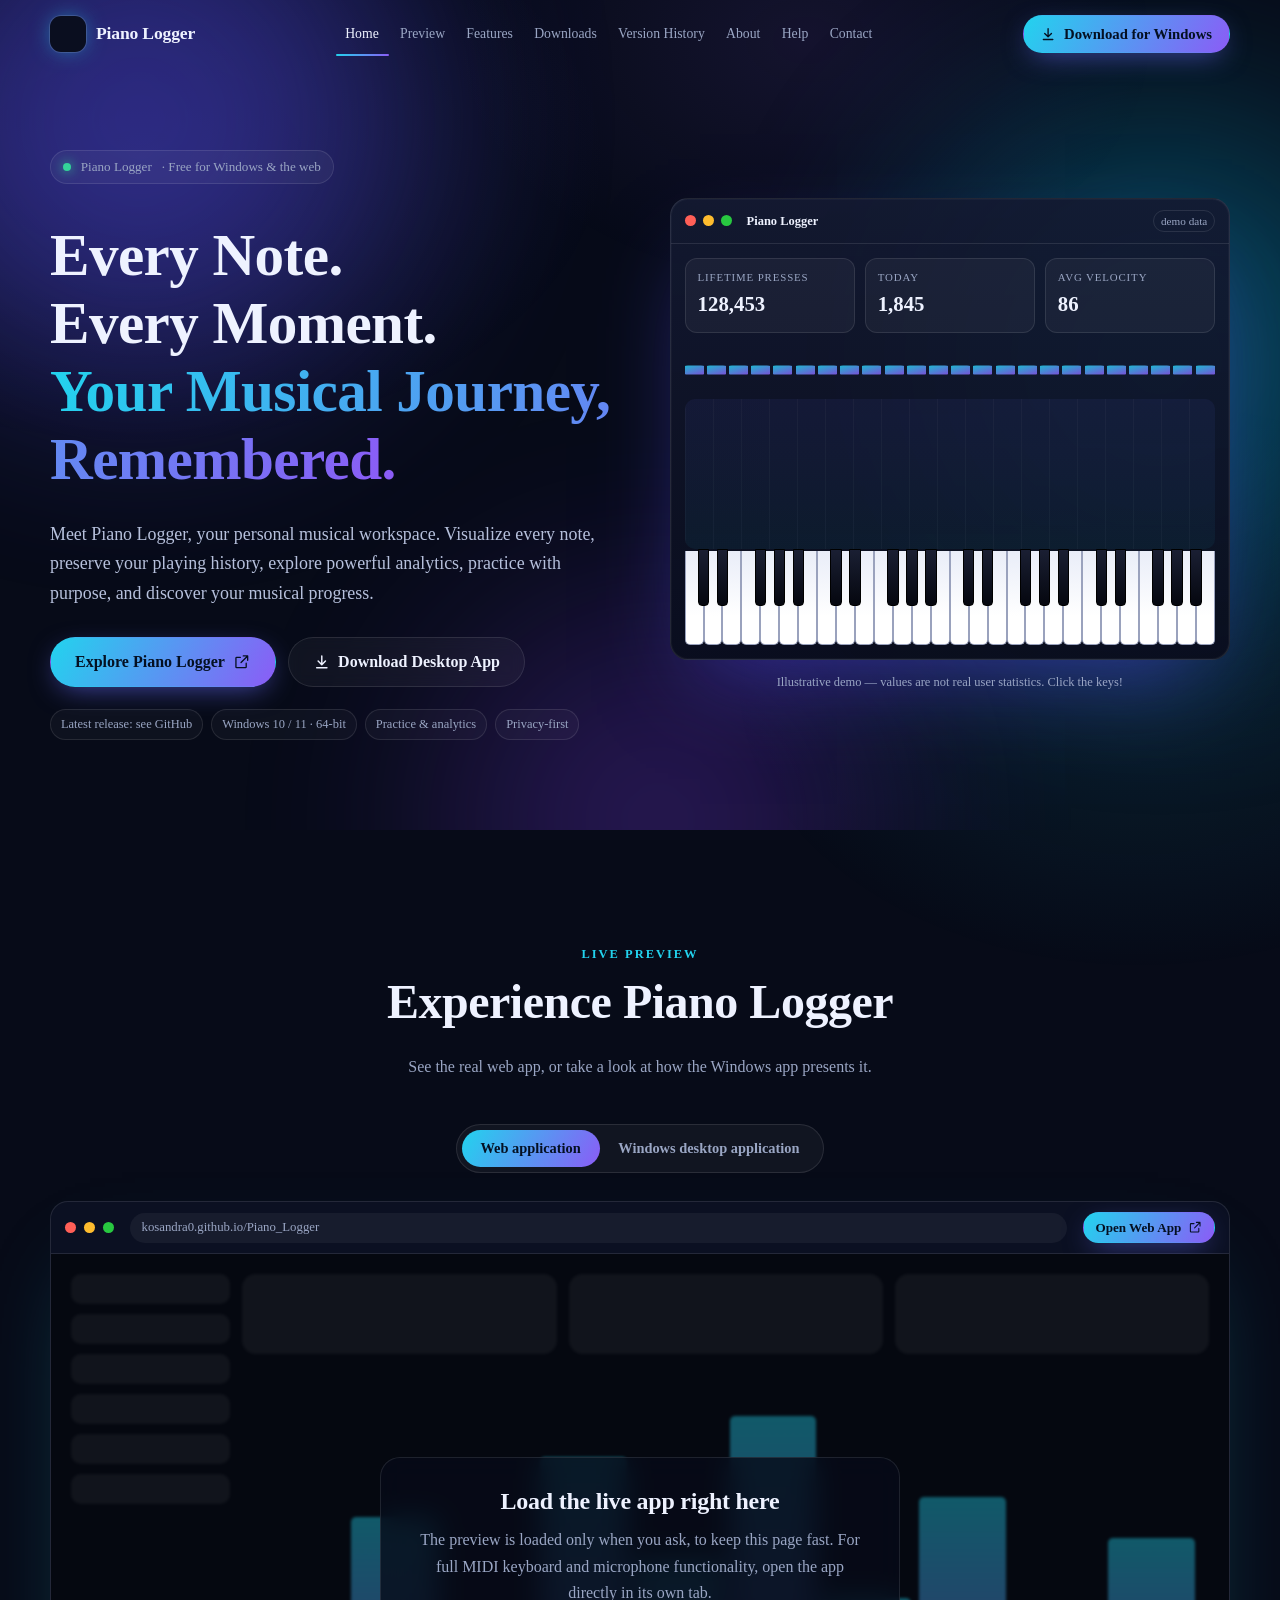
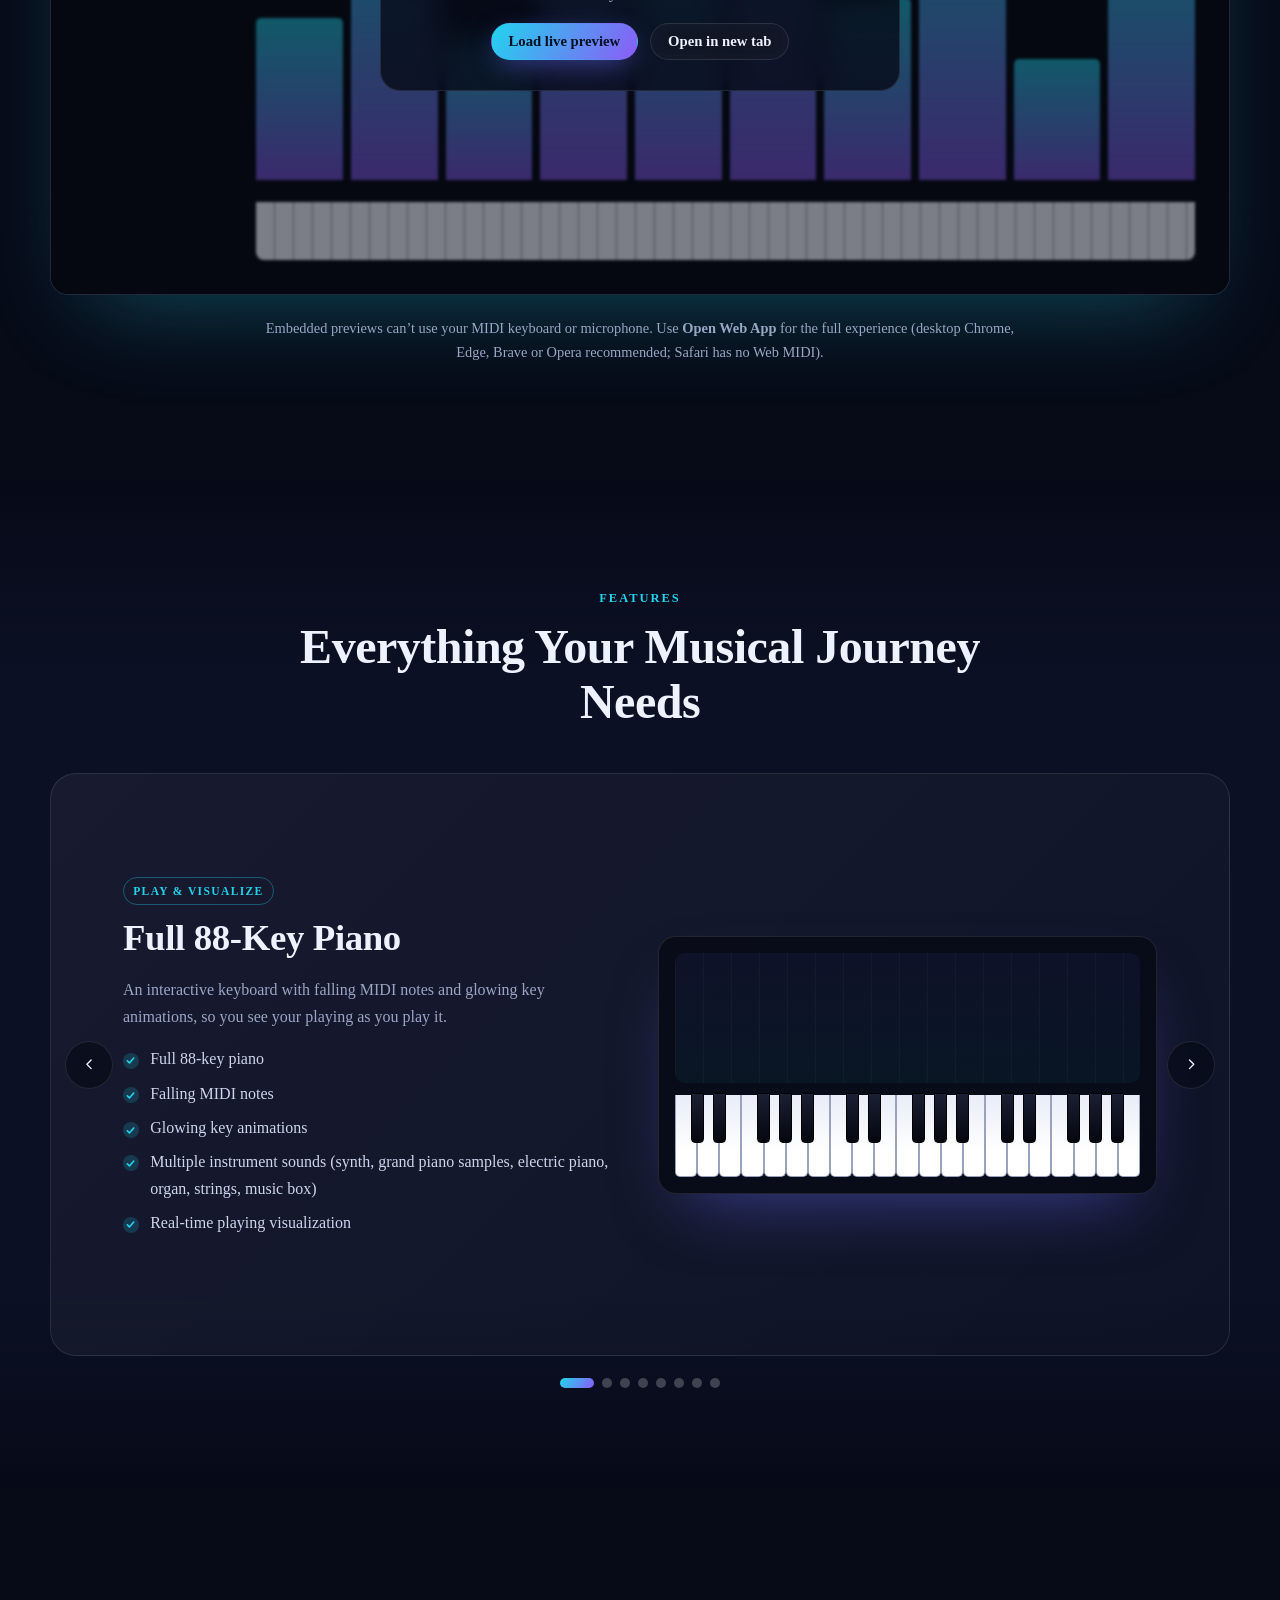
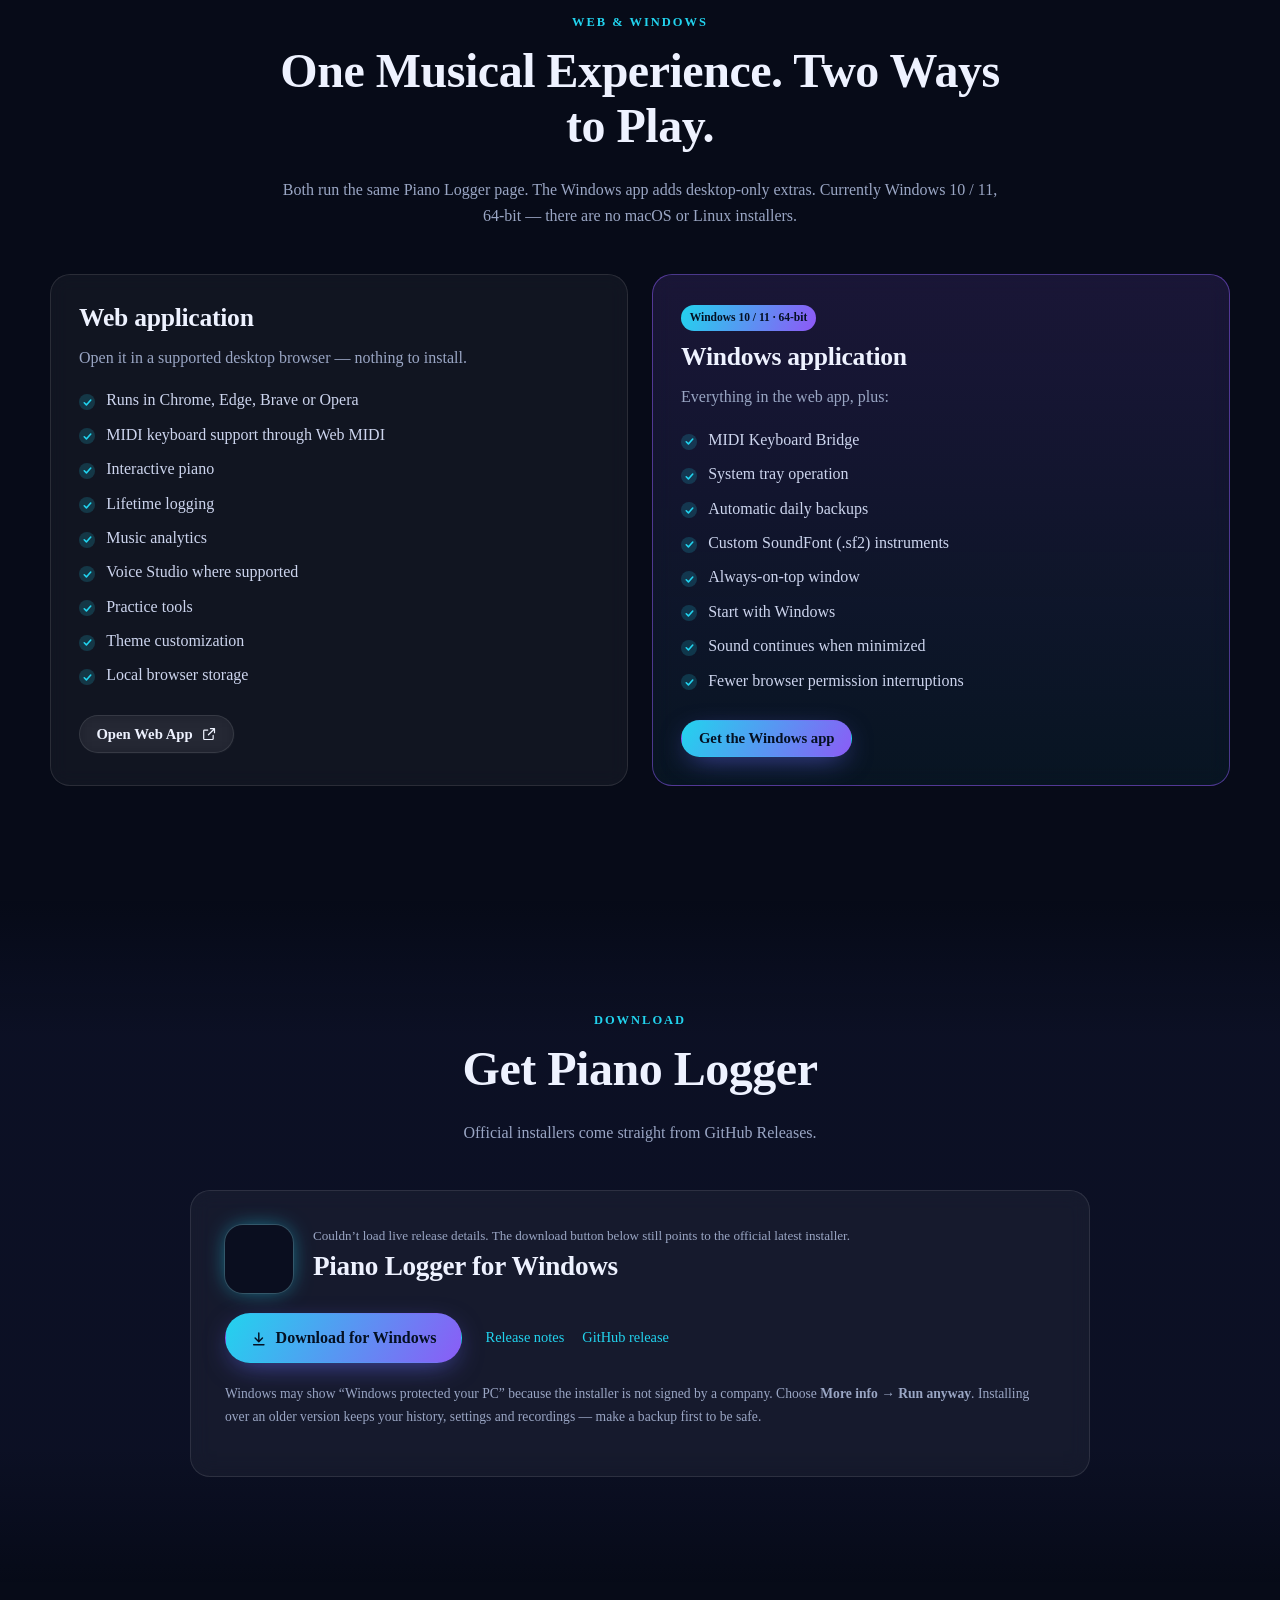
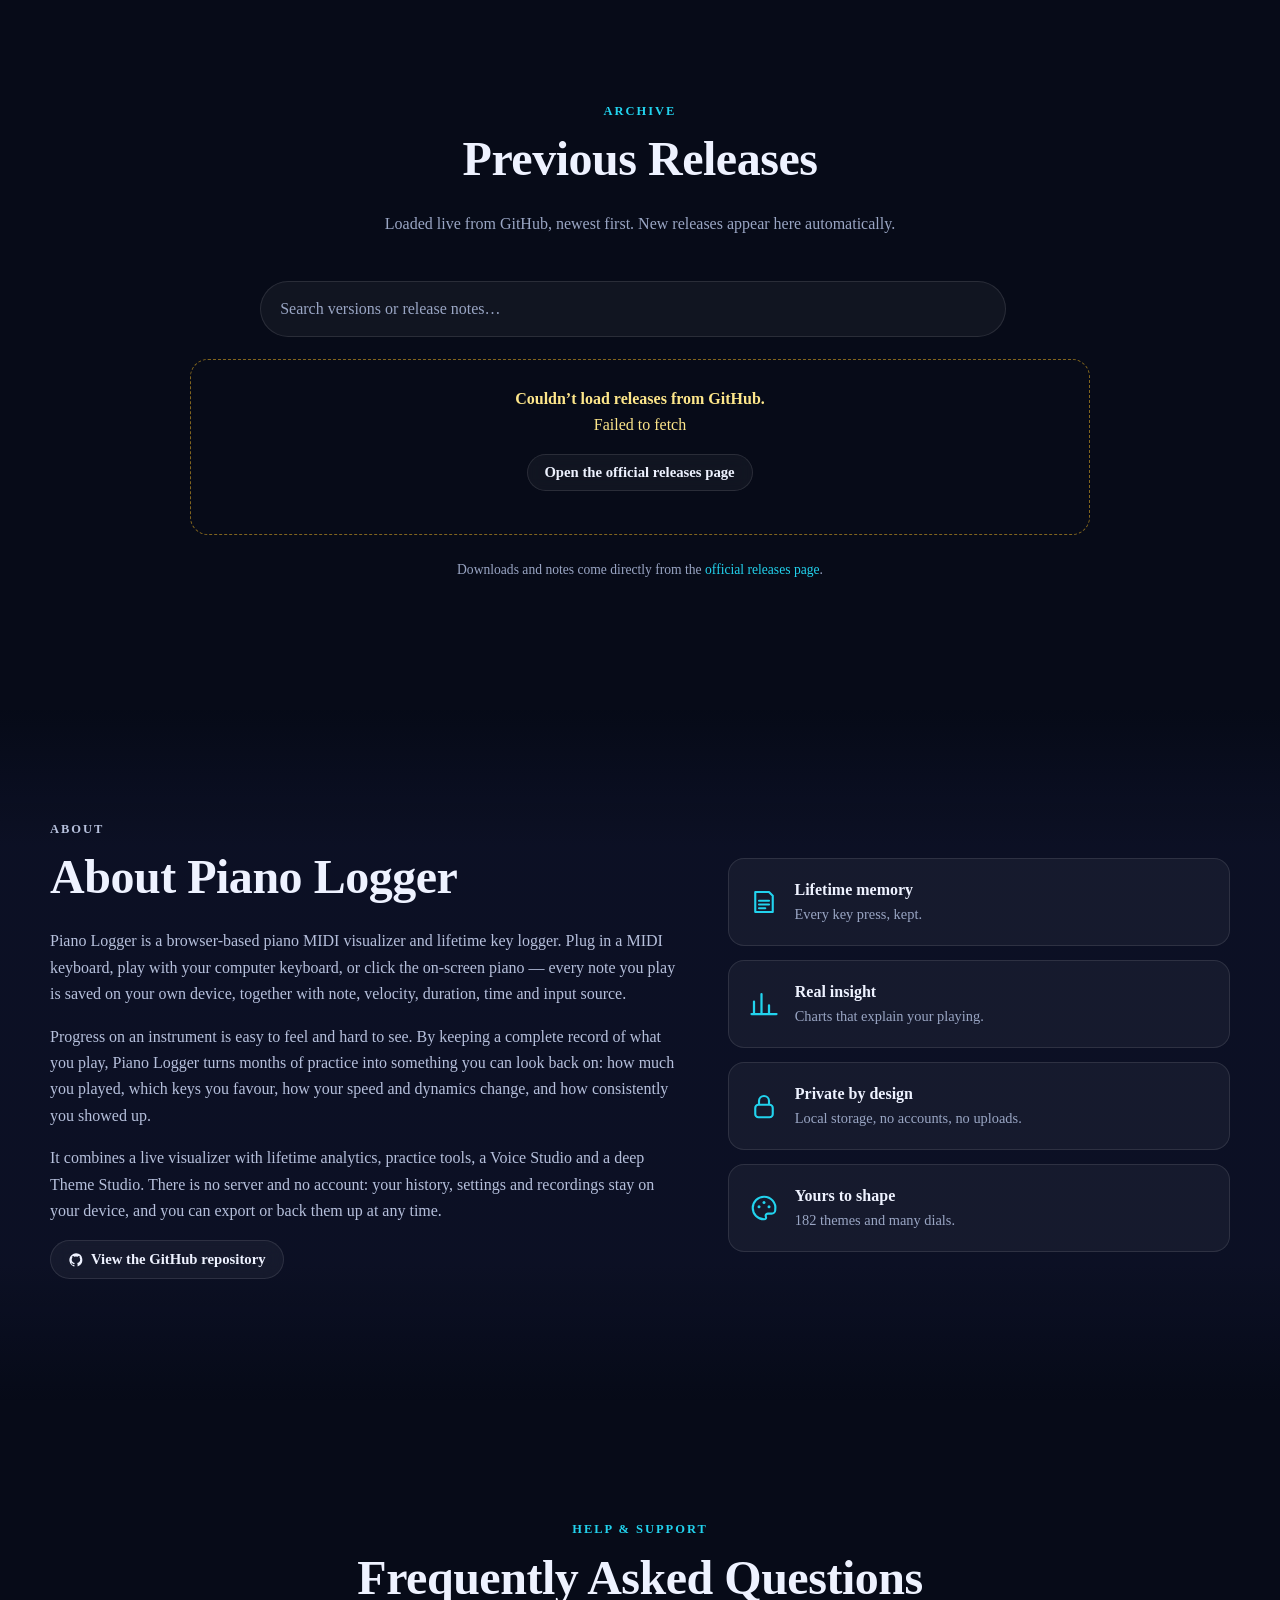
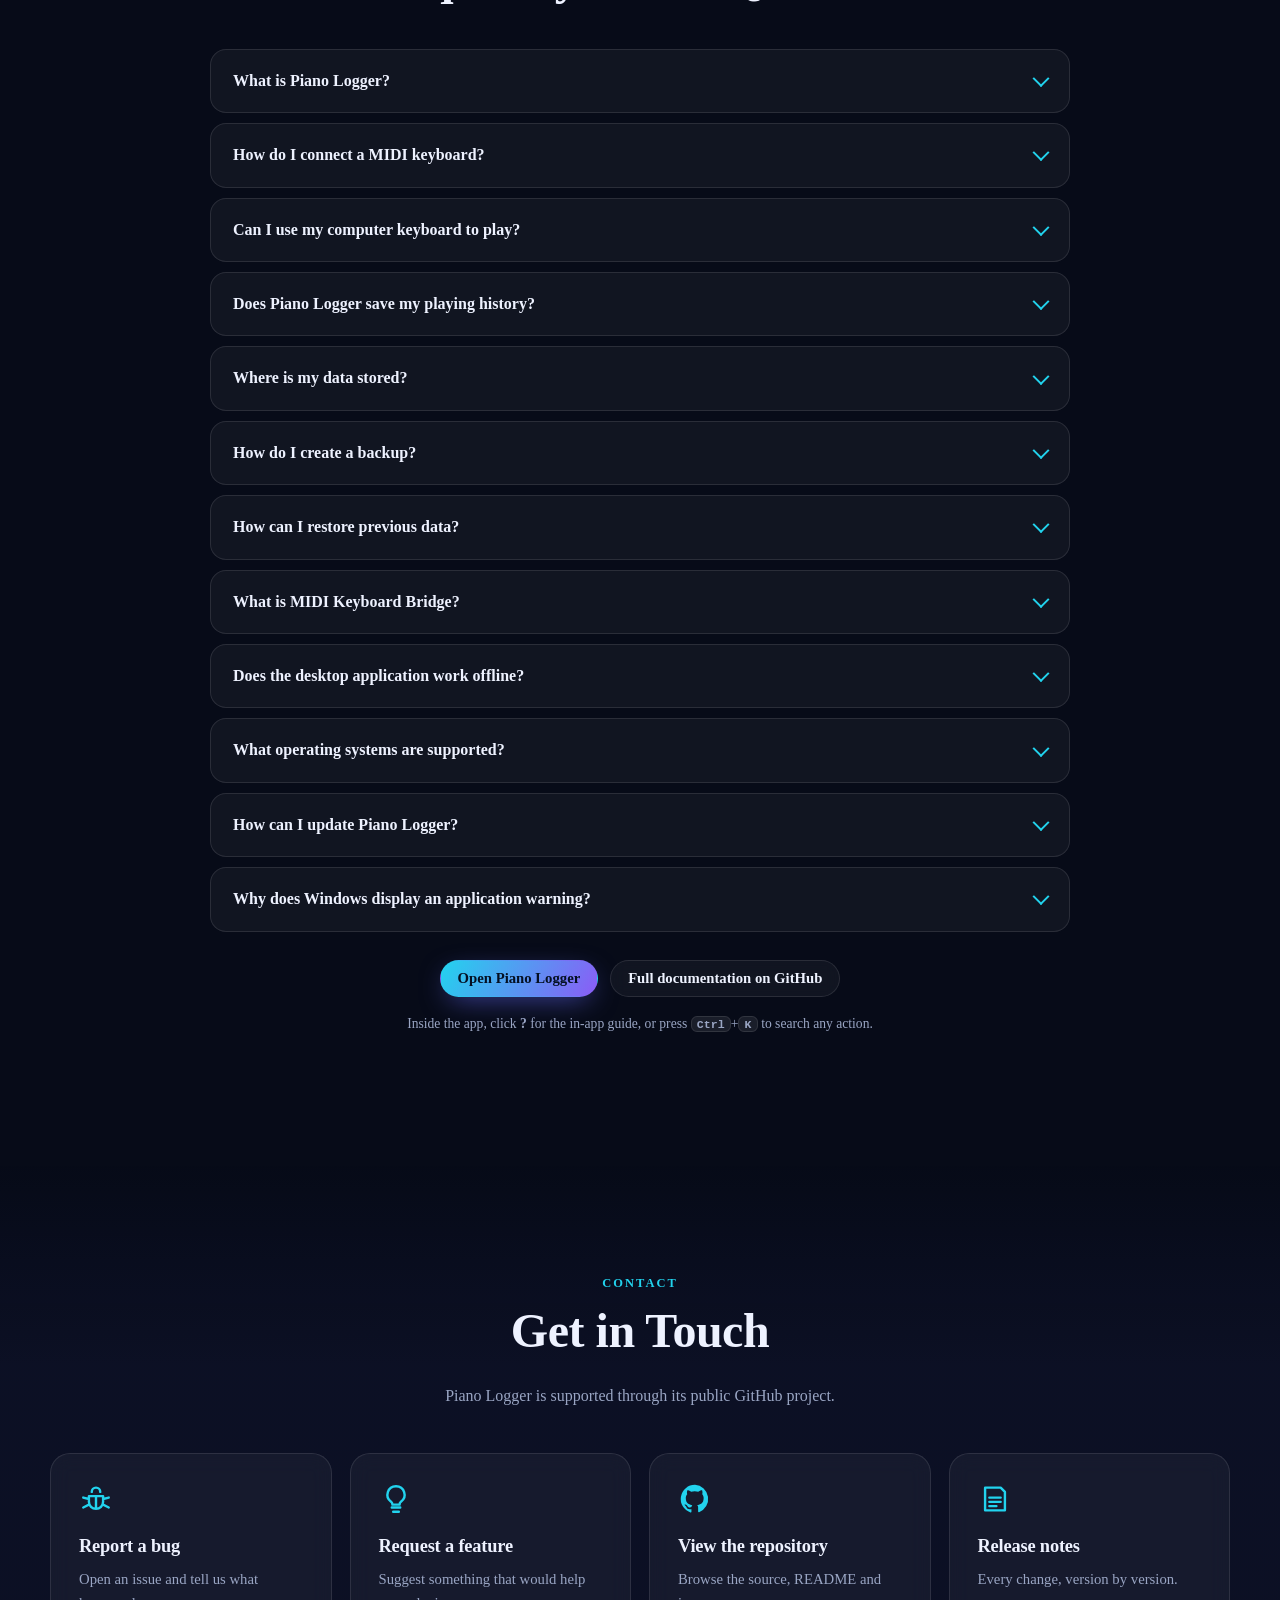
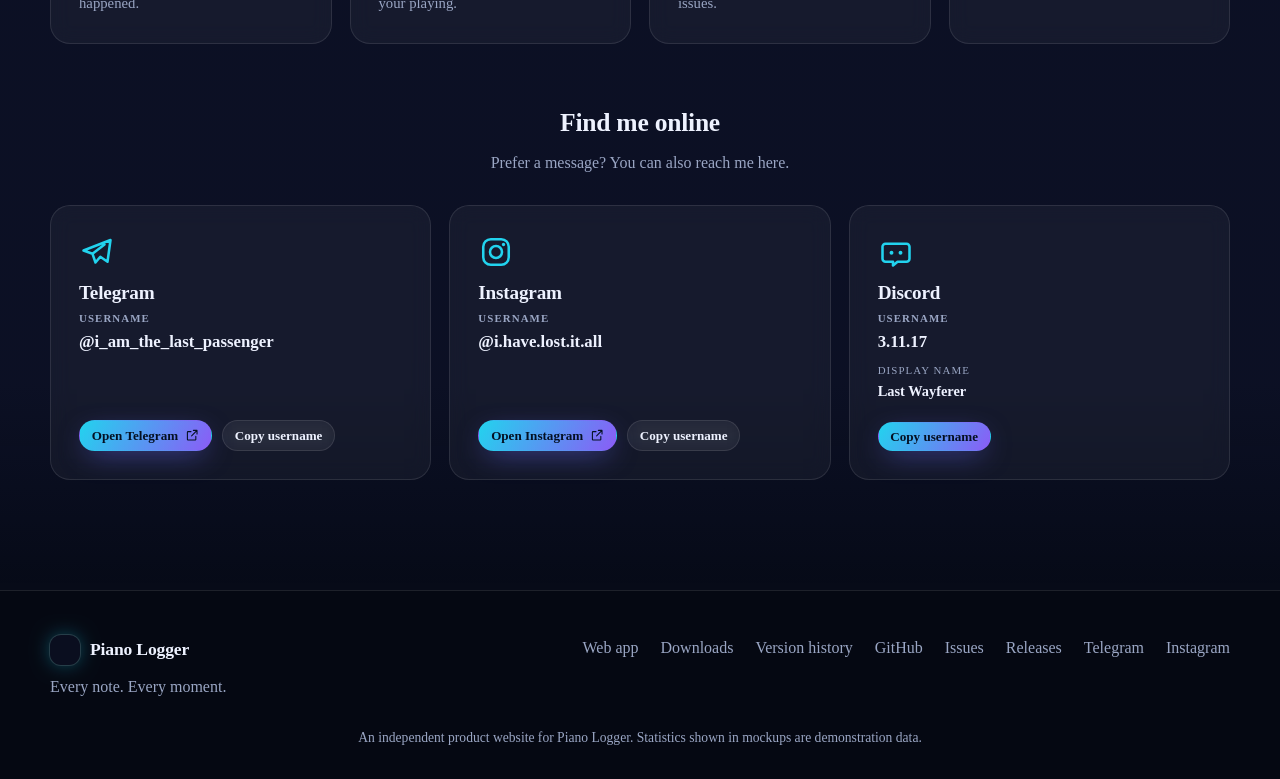
==== index.html @ 8aab2268 "Website 8.1.1: cursor light line says the size and strength settings are in the desktop app Co-Autho" ====
<!doctype html>
<html lang="en">
<head>
<meta charset="utf-8">
<meta name="viewport" content="width=device-width, initial-scale=1">
<title>Piano Logger — MIDI Visualizer, Lifetime Key Logger &amp; Practice Studio</title>
<meta name="description" content="Piano Logger is a piano MIDI visualizer and lifetime key logger with analytics, practice tools, Voice Studio and a Windows app. Your data stays on your device.">
<meta name="theme-color" content="#070b18">
<meta property="og:type" content="website">
<meta property="og:title" content="Piano Logger — Every Note. Every Moment.">
<meta property="og:description" content="Visualize every note, preserve your playing history, explore analytics and practice with purpose. Free web app and Windows app.">
<meta name="twitter:card" content="summary">
<link rel="icon" href="favicon.svg" type="image/svg+xml">
<link rel="stylesheet" href="css/styles.css">
</head>
<body>
<a class="skip" href="#home">Skip to content</a>

<svg width="0" height="0" style="position:absolute" aria-hidden="true">
  <defs>
    <linearGradient id="lg" x1="0" y1="0" x2="1" y2="1"><stop offset="0" stop-color="#22d3ee"/><stop offset="1" stop-color="#8b5cf6"/></linearGradient>
    <symbol id="i-logo" viewBox="0 0 64 64"><rect x="6" y="8" width="52" height="48" rx="10" fill="url(#lg)"/><g fill="#fff"><rect x="12" y="15" width="8" height="34" rx="2.5"/><rect x="23" y="15" width="8" height="34" rx="2.5"/><rect x="34" y="15" width="8" height="34" rx="2.5"/><rect x="45" y="15" width="7" height="34" rx="2.5"/></g><g fill="#0a0e1f"><rect x="17" y="15" width="6" height="21" rx="2"/><rect x="28" y="15" width="6" height="21" rx="2"/><rect x="48" y="15" width="4" height="21" rx="2"/></g></symbol>
    <symbol id="i-piano" viewBox="0 0 24 24"><rect x="3" y="5" width="18" height="14" rx="2" fill="none" stroke="currentColor" stroke-width="1.7"/><path d="M8 5v8M12 5v14M16 5v8" stroke="currentColor" stroke-width="1.7" fill="none"/></symbol>
    <symbol id="i-log" viewBox="0 0 24 24"><path d="M5 4h11l3 3v13H5z M8 11h8M8 14h8M8 17h5" fill="none" stroke="currentColor" stroke-width="1.7" stroke-linejoin="round" stroke-linecap="round"/></symbol>
    <symbol id="i-chart" viewBox="0 0 24 24"><path d="M4 20V10M10 20V4M16 20v-7M22 20H2" fill="none" stroke="currentColor" stroke-width="1.8" stroke-linecap="round"/></symbol>
    <symbol id="i-mic" viewBox="0 0 24 24"><rect x="9" y="3" width="6" height="11" rx="3" fill="none" stroke="currentColor" stroke-width="1.7"/><path d="M5 11a7 7 0 0 0 14 0M12 18v3" fill="none" stroke="currentColor" stroke-width="1.7" stroke-linecap="round"/></symbol>
    <symbol id="i-game" viewBox="0 0 24 24"><rect x="3" y="7" width="18" height="11" rx="4" fill="none" stroke="currentColor" stroke-width="1.7"/><path d="M8 10v5M5.5 12.5h5M16 11h.01M18 14h.01" stroke="currentColor" stroke-width="1.8" stroke-linecap="round" fill="none"/></symbol>
    <symbol id="i-ear" viewBox="0 0 24 24"><path d="M9 18a4 4 0 0 0 4-4c0-3 4-3 4-7a5 5 0 0 0-10 0M12 11a2 2 0 0 1 2-2" fill="none" stroke="currentColor" stroke-width="1.7" stroke-linecap="round"/></symbol>
    <symbol id="i-palette" viewBox="0 0 24 24"><path d="M12 3a9 9 0 1 0 0 18c1.5 0 2-1 1.5-2s0-2.5 1.5-2.5H18a3 3 0 0 0 3-3A9 9 0 0 0 12 3z" fill="none" stroke="currentColor" stroke-width="1.7"/><circle cx="8" cy="11" r="1.2" fill="currentColor"/><circle cx="12" cy="7.5" r="1.2" fill="currentColor"/><circle cx="16" cy="11" r="1.2" fill="currentColor"/></symbol>
    <symbol id="i-lock" viewBox="0 0 24 24"><rect x="5" y="11" width="14" height="10" rx="2.5" fill="none" stroke="currentColor" stroke-width="1.7"/><path d="M8 11V8a4 4 0 0 1 8 0v3" fill="none" stroke="currentColor" stroke-width="1.7"/></symbol>
    <symbol id="i-down" viewBox="0 0 24 24"><path d="M12 4v11M7 11l5 5 5-5M5 20h14" fill="none" stroke="currentColor" stroke-width="2" stroke-linecap="round" stroke-linejoin="round"/></symbol>
    <symbol id="i-ext" viewBox="0 0 24 24"><path d="M14 4h6v6M20 4l-9 9M18 14v5a1 1 0 0 1-1 1H5a1 1 0 0 1-1-1V7a1 1 0 0 1 1-1h5" fill="none" stroke="currentColor" stroke-width="1.8" stroke-linecap="round" stroke-linejoin="round"/></symbol>
    <symbol id="i-check" viewBox="0 0 24 24"><path d="M5 12.5l4.5 4.5L19 7" fill="none" stroke="currentColor" stroke-width="2.2" stroke-linecap="round" stroke-linejoin="round"/></symbol>
    <symbol id="i-bug" viewBox="0 0 24 24"><path d="M9 7a3 3 0 0 1 6 0M7 10h10v4a5 5 0 0 1-10 0zM3 11l4 1M21 11l-4 1M3 18l4-2M21 18l-4-2M12 10v9" fill="none" stroke="currentColor" stroke-width="1.7" stroke-linecap="round" stroke-linejoin="round"/></symbol>
    <symbol id="i-idea" viewBox="0 0 24 24"><path d="M9 18h6M10 21h4M12 3a6 6 0 0 0-3.5 10.9c.6.5 1 1.2 1 2.1h5c0-.9.4-1.6 1-2.1A6 6 0 0 0 12 3z" fill="none" stroke="currentColor" stroke-width="1.7" stroke-linecap="round" stroke-linejoin="round"/></symbol>
    <symbol id="i-git" viewBox="0 0 24 24"><path d="M12 2a10 10 0 0 0-3.2 19.5c.5.1.7-.2.7-.5v-1.8c-2.8.6-3.4-1.2-3.4-1.2-.5-1.2-1.1-1.5-1.1-1.5-.9-.6.1-.6.1-.6 1 .1 1.5 1 1.5 1 .9 1.5 2.3 1.1 2.9.8.1-.7.4-1.1.6-1.4-2.2-.3-4.600-1.100-4.600-5 0-1.100.4-2 1-2.700-.1-.3-.4-1.300.1-2.700 0 0 .8-.3 2.700 1a9.400 9.400 0 0 1 5 0c1.900-1.300 2.700-1 2.700-1 .5 1.400.2 2.400.1 2.700.6.700 1 1.600 1 2.700 0 3.900-2.400 4.700-4.600 5 .4.300.7.900.7 1.800v2.700c0 .3.200.6.700.5A10 10 0 0 0 12 2z" fill="currentColor"/></symbol>
    <symbol id="i-telegram" viewBox="0 0 24 24"><path d="M21 4L3 11l6 2.2L11 19l3.2-3.8L19 18.5z M9 13.2L17 7" fill="none" stroke="currentColor" stroke-width="1.7" stroke-linejoin="round" stroke-linecap="round"/></symbol>
    <symbol id="i-instagram" viewBox="0 0 24 24"><rect x="3.5" y="3.5" width="17" height="17" rx="5" fill="none" stroke="currentColor" stroke-width="1.7"/><circle cx="12" cy="12" r="4" fill="none" stroke="currentColor" stroke-width="1.7"/><circle cx="17" cy="7" r="1.1" fill="currentColor"/></symbol>
    <symbol id="i-discord" viewBox="0 0 24 24"><path d="M5 6.5h14a2 2 0 0 1 2 2v8a2 2 0 0 1-2 2h-6l-3 2.500v-2.500H5a2 2 0 0 1-2-2v-8a2 2 0 0 1 2-2z" fill="none" stroke="currentColor" stroke-width="1.7" stroke-linejoin="round"/><circle cx="9" cy="12.500" r="1.300" fill="currentColor"/><circle cx="15" cy="12.500" r="1.300" fill="currentColor"/></symbol>
    <symbol id="i-note" viewBox="0 0 24 24"><path d="M9 18V6l10-2v12M9 18a3 3 0 1 1-3-3 3 3 0 0 1 3 3zM19 16a3 3 0 1 1-3-3 3 3 0 0 1 3 3z" fill="none" stroke="currentColor" stroke-width="1.7" stroke-linejoin="round"/></symbol>
  </defs>
</svg>

<header class="nav" id="nav">
  <div class="wrap nav-in">
    <a class="brand" href="#home" aria-label="Piano Logger home"><span class="logo-vid" aria-hidden="true"><video src="assets/logo-wave.mp4" autoplay muted loop playsinline preload="auto"></video></span><span>Piano Logger</span></a>
    <nav class="links" id="links" aria-label="Main">
      <span class="indicator" id="indicator" aria-hidden="true"></span>
      <a href="#home">Home</a>
      <a href="#preview">Preview</a>
      <a href="#features">Features</a>
      <a href="#downloads">Downloads</a>
      <a href="#versions">Version History</a>
      <a href="#about">About</a>
      <a href="#help">Help</a>
      <a href="#contact">Contact</a>
      <div class="links-cta">
        <a class="btn btn-ghost" href="https://kosandra0.github.io/Piano_Logger/" target="_blank" rel="noopener">Open Web App</a>
        <a class="btn btn-primary" href="https://github.com/kosandra0/Piano_Logger/releases/latest/download/Piano-Logger-Setup.exe">Download for Windows</a>
      </div>
    </nav>
    <div class="nav-cta">
      <a class="btn btn-ghost" href="https://kosandra0.github.io/Piano_Logger/" target="_blank" rel="noopener">Open Web App</a>
      <a class="btn btn-primary" href="https://github.com/kosandra0/Piano_Logger/releases/latest/download/Piano-Logger-Setup.exe"><svg class="ic"><use href="#i-down"/></svg>Download for Windows</a>
    </div>
    <button class="burger" id="burger" aria-label="Open menu" aria-expanded="false" aria-controls="links"><span></span><span></span><span></span></button>
  </div>
</header>

<main>
<!-- HERO -->
<section class="hero" id="home" data-section>
  <div class="glow g1"></div><div class="glow g2"></div><div class="glow g3"></div>
  <div class="floaters" aria-hidden="true"><svg><use href="#i-note"/></svg><svg><use href="#i-note"/></svg><svg><use href="#i-note"/></svg><svg><use href="#i-note"/></svg><svg><use href="#i-note"/></svg></div>
  <div class="wrap hero-grid">
    <div class="hero-copy">
      <p class="eyebrow reveal"><span class="dot"></span><span id="hero-ver">Piano Logger</span> · Free for Windows &amp; the web</p>
      <h1 class="reveal d1">Every Note.<br>Every Moment.<br><span class="grad">Your Musical Journey, Remembered.</span></h1>
      <p class="lead reveal d2">Meet Piano Logger, your personal musical workspace. Visualize every note, preserve your playing history, explore powerful analytics, practice with purpose, and discover your musical progress.</p>
      <div class="cta reveal d3">
        <a class="btn btn-primary btn-lg" href="https://kosandra0.github.io/Piano_Logger/" target="_blank" rel="noopener">Explore Piano Logger <svg class="ic"><use href="#i-ext"/></svg></a>
        <a class="btn btn-ghost btn-lg" href="https://github.com/kosandra0/Piano_Logger/releases/latest/download/Piano-Logger-Setup.exe"><svg class="ic"><use href="#i-down"/></svg>Download Desktop App</a>
      </div>
      <ul class="pills reveal d4">
        <li id="hero-release">Latest release: loading…</li>
        <li>Windows 10 / 11 · 64-bit</li>
        <li>Practice &amp; analytics</li>
        <li>Privacy-first</li>
      </ul>
    </div>

    <div class="hero-art reveal d2" aria-label="Animated illustration of the Piano Logger interface (demonstration data)">
      <div class="app-window">
        <div class="titlebar"><span class="tl r"></span><span class="tl y"></span><span class="tl g"></span><b>Piano Logger</b><em>demo data</em></div>
        <div class="stats">
          <div class="stat"><small>Lifetime presses</small><strong id="liveLife" data-count="128450">0</strong></div>
          <div class="stat"><small>Today</small><strong id="liveToday" data-count="1842">0</strong></div>
          <div class="stat"><small>Avg velocity</small><strong data-count="86">0</strong></div>
        </div>
        <div class="wave" aria-hidden="true"><i></i><i></i><i></i><i></i><i></i><i></i><i></i><i></i><i></i><i></i><i></i><i></i><i></i><i></i><i></i><i></i><i></i><i></i><i></i><i></i><i></i><i></i><i></i><i></i></div>
        <div class="roll" id="heroFall" aria-hidden="true"></div>
        <div class="kb" id="heroKb" role="group" aria-label="Playable demo piano keys"></div>
      </div>
      <p class="caption">Illustrative demo — values are not real user statistics. Click the keys!</p>
    </div>
  </div>
</section>

<!-- PREVIEW -->
<section class="sec" id="preview" data-section>
  <div class="wrap">
    <header class="sec-head reveal"><p class="kicker">Live preview</p><h2>Experience Piano Logger</h2><p>See the real web app, or take a look at how the Windows app presents it.</p></header>
    <div class="seg reveal" role="tablist" aria-label="Preview mode">
      <button role="tab" id="tab-web" aria-selected="true" aria-controls="pane-web" class="on">Web application</button>
      <button role="tab" id="tab-desk" aria-selected="false" aria-controls="pane-desk" tabindex="-1">Windows desktop application</button>
      <span class="seg-bg" aria-hidden="true"></span>
    </div>

    <div class="pane on" id="pane-web" role="tabpanel" aria-labelledby="tab-web">
      <div class="browser">
        <div class="bar"><span class="tl r"></span><span class="tl y"></span><span class="tl g"></span><div class="url">kosandra0.github.io/Piano_Logger</div>
          <a class="btn btn-primary btn-sm" href="https://kosandra0.github.io/Piano_Logger/" target="_blank" rel="noopener">Open Web App <svg class="ic"><use href="#i-ext"/></svg></a></div>
        <div class="frame" id="frame">
          <div class="frame-cover" id="frameCover">
            <div class="mini-ui" aria-hidden="true">
              <div class="side"><i></i><i></i><i></i><i></i><i></i><i></i></div>
              <div class="main"><div class="row"><b></b><b></b><b></b></div><div class="chart"><i style="--h:40%"></i><i style="--h:65%"></i><i style="--h:35%"></i><i style="--h:80%"></i><i style="--h:55%"></i><i style="--h:90%"></i><i style="--h:45%"></i><i style="--h:70%"></i><i style="--h:30%"></i><i style="--h:60%"></i></div><div class="kb2"></div></div>
            </div>
            <div class="cover-msg">
              <h3>Load the live app right here</h3>
              <p>The preview is loaded only when you ask, to keep this page fast. For full MIDI keyboard and microphone functionality, open the app directly in its own tab.</p>
              <div class="cta"><button class="btn btn-primary" id="loadFrame">Load live preview</button><a class="btn btn-ghost" href="https://kosandra0.github.io/Piano_Logger/" target="_blank" rel="noopener">Open in new tab</a></div>
            </div>
          </div>
        </div>
      </div>
      <p class="note">Embedded previews can’t use your MIDI keyboard or microphone. Use <strong>Open Web App</strong> for the full experience (desktop Chrome, Edge, Brave or Opera recommended; Safari has no Web MIDI).</p>
    </div>

    <div class="pane" id="pane-desk" role="tabpanel" aria-labelledby="tab-desk" hidden>
      <div class="desk-grid">
        <div class="app-window big">
          <div class="titlebar win"><span class="appico"><svg><use href="#i-logo"/></svg></span><b>Piano Logger</b><span class="wc"><i>–</i><i>▢</i><i>✕</i></span></div>
          <div class="desk-body">
            <aside class="side2"><u class="act">Overview</u><u>History</u><u>Statistics</u><u>Studio</u><u>Practice</u><u>Voice Studio</u><u>MIDI Bridge</u><u>Themes</u></aside>
            <div class="desk-main">
              <div class="stats"><div class="stat"><small>Lifetime presses</small><strong>128,450</strong></div><div class="stat"><small>Sessions</small><strong>312</strong></div><div class="stat"><small>Most played</small><strong>C4</strong></div></div>
              <div class="chart wide"><i style="--h:30%"></i><i style="--h:55%"></i><i style="--h:42%"></i><i style="--h:75%"></i><i style="--h:60%"></i><i style="--h:92%"></i><i style="--h:48%"></i><i style="--h:68%"></i><i style="--h:38%"></i><i style="--h:80%"></i><i style="--h:52%"></i><i style="--h:64%"></i></div>
              <small class="demo" aria-hidden="true">live demo notes · not real data</small>
              <div class="roll desk-roll" id="deskFall" aria-hidden="true"></div>
              <div class="kb" id="deskKb" role="group" aria-label="Demo piano keys"></div>
            </div>
          </div>
        </div>
        <ul class="desk-feats stag reveal">
          <li><svg class="ic"><use href="#i-game"/></svg><div><b>MIDI Keyboard Bridge</b><span>Turns MIDI notes into computer-keyboard key presses for games such as Roblox Virtual Piano.</span></div></li>
          <li><svg class="ic"><use href="#i-piano"/></svg><div><b>System tray mode</b><span>Keep logging in the tray with very little memory after you close the window.</span></div></li>
          <li><svg class="ic"><use href="#i-lock"/></svg><div><b>Automatic daily backups</b><span>Saved into <code>Documents\Piano Logger Backups</code> (newest 30 kept).</span></div></li>
          <li><svg class="ic"><use href="#i-note"/></svg><div><b>SoundFont instruments</b><span>Load your own .sf2 instruments; sound keeps playing when minimized.</span></div></li>
          <li><svg class="ic"><use href="#i-check"/></svg><div><b>Always on top · Start with Windows</b><span>Plus no MIDI or microphone permission pop-ups.</span></div></li>
        </ul>
      </div>
      <p class="note">This is an <strong>illustrative HTML/CSS representation</strong> of the desktop layout with demonstration data — not a screenshot of the real application. The Windows app shows the same Piano Logger page in its own window.</p>
    </div>
  </div>
</section>

<!-- FEATURES -->
<section class="sec alt" id="features" data-section>
  <div class="wrap">
    <header class="sec-head reveal"><p class="kicker">Features</p><h2>Everything Your Musical Journey Needs</h2></header>
    <div class="carousel reveal" id="carousel" aria-roledescription="carousel" aria-label="Feature showcase" tabindex="0">
      <div class="track" id="track">

        <article class="slide" aria-roledescription="slide" aria-label="1 of 8">
          <div class="s-copy"><span class="tag">Play &amp; visualize</span><h3>Full 88-Key Piano</h3><p>An interactive keyboard with falling MIDI notes and glowing key animations, so you see your playing as you play it.</p>
          <ul class="ticks"><li>Full 88-key piano</li><li>Falling MIDI notes</li><li>Glowing key animations</li><li>Multiple instrument sounds (synth, grand piano samples, electric piano, organ, strings, music box)</li><li>Real-time playing visualization</li></ul></div>
          <div class="s-art"><div class="mock"><div class="roll mini" data-fall></div><div class="kb" data-kb></div></div></div>
        </article>

        <article class="slide" aria-roledescription="slide" aria-label="2 of 8">
          <div class="s-copy"><span class="tag">Remember everything</span><h3>Lifetime Key Logging</h3><p>Every key press is saved on your own device, so your history keeps growing for as long as you play.</p>
          <ul class="ticks"><li>Lifetime press count</li><li>Playing history with timestamps</li><li>Note duration and velocity</li><li>Input source (MIDI, PC keyboard, on-screen)</li><li>Session tracking</li></ul></div>
          <div class="s-art"><div class="mock log"><div class="lr h"><span>Time</span><span>Note</span><span>Vel</span><span>Hold</span><span>Source</span></div>
            <div class="lr"><span>20:27:29</span><span>C4</span><span>92</span><span>0.31 s</span><span>MIDI</span></div>
            <div class="lr"><span>20:27:30</span><span>E4</span><span>88</span><span>0.28 s</span><span>MIDI</span></div>
            <div class="lr"><span>20:27:30</span><span>G4</span><span>85</span><span>0.29 s</span><span>MIDI</span></div>
            <div class="lr"><span>20:27:32</span><span>A3</span><span>64</span><span>0.74 s</span><span>PC key</span></div>
            <div class="lr"><span>20:27:35</span><span>D5</span><span>101</span><span>0.12 s</span><span>On-screen</span></div>
            <div class="big-num"><small>Lifetime presses (demo)</small><strong>128,450</strong></div></div></div>
        </article>

        <article class="slide" aria-roledescription="slide" aria-label="3 of 8">
          <div class="s-copy"><span class="tag">Insight</span><h3>Advanced Music Analytics</h3><p>Dashboards that turn raw presses into a picture of how you play and how you are improving.</p>
          <ul class="ticks"><li>Lifetime statistics</li><li>Per-key statistics</li><li>Velocity analysis</li><li>Playing speed</li><li>Activity charts</li><li>Hand-balance insights</li><li>Year in Review image</li></ul></div>
          <div class="s-art"><div class="mock dash"><div class="stats"><div class="stat"><small>Keys used</small><strong>72</strong></div><div class="stat"><small>Avg speed</small><strong id="liveSpeed">4.2/s</strong></div></div>
            <div class="chart"><i style="--h:25%"></i><i style="--h:45%"></i><i style="--h:70%"></i><i style="--h:55%"></i><i style="--h:88%"></i><i style="--h:60%"></i><i style="--h:40%"></i><i style="--h:75%"></i><i style="--h:50%"></i><i style="--h:35%"></i><i style="--h:65%"></i><i style="--h:82%"></i></div>
            <div class="hands"><span>Left hand <b>46%</b></span><div class="bar2"><i style="width:46%"></i></div><span>Right hand <b>54%</b></span></div><small class="demo">demo data</small></div></div>
        </article>

        <article class="slide" aria-roledescription="slide" aria-label="4 of 8">
          <div class="s-copy"><span class="tag">Sing &amp; speak</span><h3>Voice Studio</h3><p>Hear your own voice with effects, or turn the melody you sing or hum into instruments in real time.</p>
          <ul class="ticks"><li>Voice passthrough with reverb, echo and noise suppression</li><li>Voice-to-instrument conversion</li><li>Real-time pitch tracking</li><li>10 instruments, including piano, violin, cello, flute and synth</li><li>Recording and .wav export</li><li>Voice activity tracking (times only — never sound)</li></ul></div>
          <div class="s-art"><div class="mock voice"><div class="wave big" aria-hidden="true"><i></i><i></i><i></i><i></i><i></i><i></i><i></i><i></i><i></i><i></i><i></i><i></i><i></i><i></i><i></i><i></i><i></i><i></i><i></i><i></i><i></i><i></i><i></i><i></i><i></i><i></i><i></i><i></i></div>
            <div class="chips"><span class="on">Grand Piano</span><span>Violin</span><span>Cello</span><span>Flute</span><span>Synth Lead</span><span>Organ</span></div><div class="pitch">Detected: <b>A3</b> · 220 Hz</div></div></div>
        </article>

        <article class="slide" aria-roledescription="slide" aria-label="5 of 8">
          <div class="s-copy"><span class="tag tag-desk">Windows app only</span><h3>MIDI Keyboard Bridge</h3><p>Play Roblox Virtual Piano and other games with your MIDI keyboard. Notes become ordinary computer-keyboard key presses, sent only to the window you choose and only while it is in front.</p>
          <ul class="ticks"><li>MIDI-to-keyboard conversion (full 88-key Roblox layout included)</li><li>Mapping studio with learn mode</li><li>Custom profiles, octave / transpose, split keyboard</li><li>Sustain support</li><li>Live monitor with measured latency</li><li>Emergency stop: <kbd>Ctrl</kbd>+<kbd>Alt</kbd>+<kbd>End</kbd></li></ul>
          <p class="fine">On the website the Bridge shows a preview of the keys only. It never touches game files or memory.</p></div>
          <div class="s-art"><div class="mock bridge"><div class="map"><div><kbd>C4</kbd><i>→</i><kbd>t</kbd></div><div><kbd>D4</kbd><i>→</i><kbd>y</kbd></div><div><kbd>E4</kbd><i>→</i><kbd>u</kbd></div><div><kbd>C2</kbd><i>→</i><kbd>Ctrl+1</kbd></div></div>
            <div class="status"><span class="live"></span> Target: Roblox · Live</div><button class="btn estop" tabindex="-1" aria-hidden="true">Emergency stop</button><small class="demo">illustrative</small></div></div>
        </article>

        <article class="slide" aria-roledescription="slide" aria-label="6 of 8">
          <div class="s-copy"><span class="tag">Grow</span><h3>Practice &amp; Ear Training</h3><p>Learn songs, train your ear and capture ideas, all in the same workspace.</p>
          <ul class="ticks"><li>Practice songs from .mid files</li><li>Play-along or “wait for me” modes</li><li>Hand and part selection</li><li>Playback speed control</li><li>Recorder with MIDI export</li><li>Metronome with timing analysis</li><li>Ear training</li></ul></div>
          <div class="s-art"><div class="mock prac"><div class="roll mini" data-fall></div><div class="ctrl"><span class="on">Wait for me</span><span>Play-along</span><span>Right hand</span></div><div class="speed"><small>Speed</small><div class="slider"><i style="width:70%"></i></div><b>70%</b></div><div class="rec"><span class="live"></span> Recorder · export .mid</div></div></div>
        </article>

        <article class="slide" aria-roledescription="slide" aria-label="7 of 8">
          <div class="s-copy"><span class="tag">Make it yours</span><h3>Theme Studio</h3><p>182 themes with live preview, plus dials to shape the glass, glow and motion to your taste, and a soft light that follows your mouse.</p>
          <ul class="ticks"><li>182 themes</li><li>Your own accent colour</li><li>Glass, blur, reflection and glow controls</li><li>26 calm animated roll backgrounds</li><li>A soft cursor light that follows your mouse (size and strength settings in the desktop app)</li><li>Quality presets from Low to Ultra</li><li>Favourites and recent themes</li></ul></div>
          <div class="s-art"><div class="mock themes"><div class="sw" style="--a:#22d3ee;--b:#6366f1"></div><div class="sw" style="--a:#f472b6;--b:#8b5cf6"></div><div class="sw" style="--a:#fbbf24;--b:#ef4444"></div><div class="sw" style="--a:#34d399;--b:#0ea5e9"></div><div class="sw" style="--a:#a78bfa;--b:#312e81"></div><div class="sw" style="--a:#fb7185;--b:#f59e0b"></div><div class="sw" style="--a:#38bdf8;--b:#0f172a"></div><div class="sw" style="--a:#e879f9;--b:#4c1d95"></div><small class="demo">illustrative colours</small></div></div>
        </article>

        <article class="slide" aria-roledescription="slide" aria-label="8 of 8">
          <div class="s-copy"><span class="tag">Yours alone</span><h3>Privacy &amp; Data Ownership</h3><p>No server, no account. Your key presses, settings and recordings are stored on your own device, and nothing is uploaded.</p>
          <ul class="ticks"><li>Local data storage</li><li>CSV and JSON export of your whole log</li><li>Backup and restore, including settings, themes and profile</li><li>Your musical history stays with you</li><li>No user accounts, no central data-upload server</li></ul></div>
          <div class="s-art"><div class="mock priv"><div class="shield"><svg><use href="#i-lock"/></svg></div><div class="flow"><span>Your keyboard</span><i></i><span>Your device</span><i class="x"></i><span class="no">No cloud</span></div><div class="chips"><span>CSV</span><span>JSON</span><span>Backup</span><span>Restore</span></div></div></div>
        </article>

      </div>
      <button class="car-btn prev" id="prev" aria-label="Previous feature"><svg viewBox="0 0 24 24" class="ic"><path d="M15 5l-7 7 7 7" fill="none" stroke="currentColor" stroke-width="2.2" stroke-linecap="round" stroke-linejoin="round"/></svg></button>
      <button class="car-btn next" id="next" aria-label="Next feature"><svg viewBox="0 0 24 24" class="ic"><path d="M9 5l7 7-7 7" fill="none" stroke="currentColor" stroke-width="2.2" stroke-linecap="round" stroke-linejoin="round"/></svg></button>
    </div>
    <div class="dots" id="dots" role="tablist" aria-label="Choose a feature"></div>
  </div>
</section>

<!-- COMPARE -->
<section class="sec" id="compare" data-section>
  <div class="wrap">
    <header class="sec-head reveal"><p class="kicker">Web &amp; Windows</p><h2>One Musical Experience. Two Ways to Play.</h2><p>Both run the same Piano Logger page. The Windows app adds desktop-only extras. Currently Windows 10 / 11, 64-bit — there are no macOS or Linux installers.</p></header>
    <div class="cmp">
      <article class="card reveal">
        <h3>Web application</h3><p class="sub">Open it in a supported desktop browser — nothing to install.</p>
        <ul class="ticks"><li>Runs in Chrome, Edge, Brave or Opera</li><li>MIDI keyboard support through Web MIDI</li><li>Interactive piano</li><li>Lifetime logging</li><li>Music analytics</li><li>Voice Studio where supported</li><li>Practice tools</li><li>Theme customization</li><li>Local browser storage</li></ul>
        <a class="btn btn-ghost" href="https://kosandra0.github.io/Piano_Logger/" target="_blank" rel="noopener">Open Web App <svg class="ic"><use href="#i-ext"/></svg></a>
      </article>
      <article class="card feat reveal d1">
        <span class="badge">Windows 10 / 11 · 64-bit</span>
        <h3>Windows application</h3><p class="sub">Everything in the web app, plus:</p>
        <ul class="ticks"><li>MIDI Keyboard Bridge</li><li>System tray operation</li><li>Automatic daily backups</li><li>Custom SoundFont (.sf2) instruments</li><li>Always-on-top window</li><li>Start with Windows</li><li>Sound continues when minimized</li><li>Fewer browser permission interruptions</li></ul>
        <a class="btn btn-primary" href="#downloads">Get the Windows app</a>
      </article>
    </div>
  </div>
</section>

<!-- DOWNLOADS -->
<section class="sec alt" id="downloads" data-section>
  <div class="wrap">
    <header class="sec-head reveal"><p class="kicker">Download</p><h2>Get Piano Logger</h2><p>Official installers come straight from GitHub Releases.</p></header>
    <div class="dl card reveal" id="dlCard" aria-live="polite">
      <div class="dl-main">
        <div class="dl-ico"><span class="logo-vid" aria-hidden="true"><video src="assets/logo-wave.mp4" autoplay muted loop playsinline preload="auto"></video></span></div>
        <div>
          <p class="state" id="dlState">Loading the latest release from GitHub…</p>
          <h3 id="dlTitle">Piano Logger for Windows</h3>
          <dl class="meta" id="dlMeta"></dl>
        </div>
      </div>
      <div class="dl-act">
        <a class="btn btn-primary btn-lg" id="dlBtn" href="https://github.com/kosandra0/Piano_Logger/releases/latest/download/Piano-Logger-Setup.exe"><svg class="ic"><use href="#i-down"/></svg>Download for Windows</a>
        <div class="dl-links"><a id="dlNotes" href="https://github.com/kosandra0/Piano_Logger/releases/latest" target="_blank" rel="noopener">Release notes</a><a id="dlGh" href="https://github.com/kosandra0/Piano_Logger/releases" target="_blank" rel="noopener">GitHub release</a><a id="dlSha" href="https://github.com/kosandra0/Piano_Logger/releases/latest" target="_blank" rel="noopener" hidden>SHA-256 checksum</a></div>
      </div>
      <div class="dl-note" id="dlNote" hidden></div>
      <p class="fine">Windows may show “Windows protected your PC” because the installer is not signed by a company. Choose <strong>More info → Run anyway</strong>. Installing over an older version keeps your history, settings and recordings — make a backup first to be safe.</p>
    </div>
  </div>
</section>

<!-- VERSIONS -->
<section class="sec" id="versions" data-section>
  <div class="wrap">
    <header class="sec-head reveal"><p class="kicker">Archive</p><h2>Previous Releases</h2><p>Loaded live from GitHub, newest first. New releases appear here automatically.</p></header>
    <div class="vtools reveal"><label class="sr" for="vq">Search releases</label><input id="vq" type="search" placeholder="Search versions or release notes…" autocomplete="off"><span id="vcount" class="vcount"></span></div>
    <div id="vlist" class="vlist" aria-live="polite"><div class="skel"></div><div class="skel"></div><div class="skel"></div></div>
    <div class="vmore"><button class="btn btn-ghost" id="vmore" hidden>Load more releases</button></div>
    <p class="fine center">Downloads and notes come directly from the <a href="https://github.com/kosandra0/Piano_Logger/releases" target="_blank" rel="noopener">official releases page</a>.</p>
  </div>
</section>

<!-- ABOUT -->
<section class="sec alt" id="about" data-section>
  <div class="wrap about">
    <div class="reveal">
      <p class="kicker">About</p><h2>About Piano Logger</h2>
      <p>Piano Logger is a browser-based piano MIDI visualizer and lifetime key logger. Plug in a MIDI keyboard, play with your computer keyboard, or click the on-screen piano — every note you play is saved on your own device, together with note, velocity, duration, time and input source.</p>
      <p>Progress on an instrument is easy to feel and hard to see. By keeping a complete record of what you play, Piano Logger turns months of practice into something you can look back on: how much you played, which keys you favour, how your speed and dynamics change, and how consistently you showed up.</p>
      <p>It combines a live visualizer with lifetime analytics, practice tools, a Voice Studio and a deep Theme Studio. There is no server and no account: your history, settings and recordings stay on your device, and you can export or back them up at any time.</p>
      <p><a class="btn btn-ghost" href="https://github.com/kosandra0/Piano_Logger" target="_blank" rel="noopener"><svg class="ic"><use href="#i-git"/></svg>View the GitHub repository</a></p>
    </div>
    <ul class="values stag reveal d1">
      <li><svg class="ic"><use href="#i-log"/></svg><div><b>Lifetime memory</b><span>Every key press, kept.</span></div></li>
      <li><svg class="ic"><use href="#i-chart"/></svg><div><b>Real insight</b><span>Charts that explain your playing.</span></div></li>
      <li><svg class="ic"><use href="#i-lock"/></svg><div><b>Private by design</b><span>Local storage, no accounts, no uploads.</span></div></li>
      <li><svg class="ic"><use href="#i-palette"/></svg><div><b>Yours to shape</b><span>182 themes and many dials.</span></div></li>
    </ul>
  </div>
</section>

<!-- HELP -->
<section class="sec" id="help" data-section>
  <div class="wrap narrow">
    <header class="sec-head reveal"><p class="kicker">Help &amp; support</p><h2>Frequently Asked Questions</h2></header>
    <div class="faq stag reveal" id="faq">
      <details><summary>What is Piano Logger?</summary><div>A piano MIDI visualizer and lifetime key logger. Every note you play is saved on your own device, with statistics, charts, practice tools, Voice Studio and a large set of themes.</div></details>
      <details><summary>How do I connect a MIDI keyboard?</summary><div>Open the app in Chrome, Edge, Brave or Opera on a desktop computer, click anywhere once to enable sound, plug in your keyboard and press <strong>Connect MIDI</strong>. Safari does not support Web MIDI. The Windows app handles MIDI without permission pop-ups.</div></details>
      <details><summary>Can I use my computer keyboard to play?</summary><div>Yes. Tick <strong>Play with PC keyboard</strong> to play with two playable rows of keys (remappable). You can also click or tap the on-screen piano.</div></details>
      <details><summary>Does Piano Logger save my playing history?</summary><div>Yes. Every key press is stored with its note, velocity, duration, timestamp and input source, and it stays until you remove it.</div></details>
      <details><summary>Where is my data stored?</summary><div>Only on your own device. The website keeps it in your browser’s storage; the Windows app keeps its own data. There is no server and no account, and nothing is uploaded. Because the website and the app store data separately, move history between them with a backup. If you clear your browser data without a backup, the website’s history is lost.</div></details>
      <details><summary>How do I create a backup?</summary><div>Go to <strong>Data → Create backup file</strong>. A Save dialog lets you choose where to put the file. Backups also carry your settings, themes and profile. The Windows app additionally makes an automatic backup every day into <code>Documents\Piano Logger Backups</code>.</div></details>
      <details><summary>How can I restore previous data?</summary><div>Use <strong>Data → Restore</strong> and choose your backup file. This is also how you bring history from the website into the Windows app, or the other way round.</div></details>
      <details><summary>What is MIDI Keyboard Bridge?</summary><div>A Windows-app feature that turns MIDI notes into computer-keyboard key presses so you can play Roblox Virtual Piano and similar games with a MIDI keyboard. It only presses ordinary keys, only in the window you choose and only while it is in front. <kbd>Ctrl</kbd>+<kbd>Alt</kbd>+<kbd>End</kbd> is an emergency stop. Keep an English (US) keyboard layout active in the game.</div></details>
      <details><summary>Does the desktop application work offline?</summary><div>Yes. After the first download of each sampled instrument, the Windows app works fully offline. The website needs an internet connection to open.</div></details>
      <details><summary>What operating systems are supported?</summary><div>The Windows app supports Windows 10 and 11, 64-bit; there is no 32-bit, ARM, macOS or Linux build. The web app runs in a modern desktop browser on any operating system (Chrome or Edge recommended).</div></details>
      <details><summary>How can I update Piano Logger?</summary><div>The website is always current. For the Windows app, run the newest <code>Piano-Logger-Setup.exe</code> over the old one; your history, settings, themes and recordings are kept. If the installer offers “Uninstall before installing”, never tick “Delete the application data”. Make a backup first to be safe.</div></details>
      <details><summary>Why does Windows display an application warning?</summary><div>The installer isn’t signed by a company, so Windows may say “Windows protected your PC”. Click <strong>More info → Run anyway</strong>. You can compare the installer’s SHA-256 checksum with the one published in the release.</div></details>
    </div>
    <div class="cta center reveal"><a class="btn btn-primary" href="https://kosandra0.github.io/Piano_Logger/" target="_blank" rel="noopener">Open Piano Logger</a><a class="btn btn-ghost" href="https://github.com/kosandra0/Piano_Logger#readme" target="_blank" rel="noopener">Full documentation on GitHub</a></div>
    <p class="fine center">Inside the app, click <strong>?</strong> for the in-app guide, or press <kbd>Ctrl</kbd>+<kbd>K</kbd> to search any action.</p>
  </div>
</section>

<!-- CONTACT -->
<section class="sec alt" id="contact" data-section>
  <div class="wrap">
    <header class="sec-head reveal"><p class="kicker">Contact</p><h2>Get in Touch</h2><p>Piano Logger is supported through its public GitHub project.</p></header>
    <div class="grid4">
      <a class="card link reveal" href="https://github.com/kosandra0/Piano_Logger/issues/new" target="_blank" rel="noopener"><svg class="ic"><use href="#i-bug"/></svg><h3>Report a bug</h3><p>Open an issue and tell us what happened.</p></a>
      <a class="card link reveal d1" href="https://github.com/kosandra0/Piano_Logger/issues/new" target="_blank" rel="noopener"><svg class="ic"><use href="#i-idea"/></svg><h3>Request a feature</h3><p>Suggest something that would help your playing.</p></a>
      <a class="card link reveal d2" href="https://github.com/kosandra0/Piano_Logger" target="_blank" rel="noopener"><svg class="ic"><use href="#i-git"/></svg><h3>View the repository</h3><p>Browse the source, README and issues.</p></a>
      <a class="card link reveal d3" href="https://github.com/kosandra0/Piano_Logger/releases" target="_blank" rel="noopener"><svg class="ic"><use href="#i-log"/></svg><h3>Release notes</h3><p>Every change, version by version.</p></a>
    </div>

    <header class="sec-head social-head reveal"><h3>Find me online</h3><p>Prefer a message? You can also reach me here.</p></header>
    <div class="grid3">
      <article class="card social reveal">
        <svg class="ic big" aria-hidden="true"><use href="#i-telegram"/></svg>
        <h3>Telegram</h3>
        <p class="handle"><span class="lbl">Username</span>@i_am_the_last_passenger</p>
        <div class="acts">
          <a class="btn btn-primary btn-sm stretch" href="https://t.me/i_am_the_last_passenger" target="_blank" rel="noopener noreferrer" aria-label="Open Telegram profile @i_am_the_last_passenger in a new tab">Open Telegram <svg class="ic"><use href="#i-ext"/></svg></a>
          <button type="button" class="btn btn-ghost btn-sm copy" data-copy="@i_am_the_last_passenger" aria-label="Copy Telegram username">Copy username</button>
        </div>
      </article>
      <article class="card social reveal d1">
        <svg class="ic big" aria-hidden="true"><use href="#i-instagram"/></svg>
        <h3>Instagram</h3>
        <p class="handle"><span class="lbl">Username</span>@i.have.lost.it.all</p>
        <div class="acts">
          <a class="btn btn-primary btn-sm stretch" href="https://www.instagram.com/i.have.lost.it.all/" target="_blank" rel="noopener noreferrer" aria-label="Open Instagram profile @i.have.lost.it.all in a new tab">Open Instagram <svg class="ic"><use href="#i-ext"/></svg></a>
          <button type="button" class="btn btn-ghost btn-sm copy" data-copy="@i.have.lost.it.all" aria-label="Copy Instagram username">Copy username</button>
        </div>
      </article>
      <article class="card social reveal d2">
        <svg class="ic big" aria-hidden="true"><use href="#i-discord"/></svg>
        <h3>Discord</h3>
        <p class="handle"><span class="lbl">Username</span>3.11.17</p>
        <p class="dn"><span class="lbl">Display name</span><b>Last Wayferer</b></p>
        <div class="acts">
          <button type="button" class="btn btn-primary btn-sm copy" data-copy="3.11.17" aria-label="Copy Discord username 3.11.17">Copy username</button>
        </div>
      </article>
    </div>
    <p class="sr" id="copyStatus" role="status" aria-live="polite"></p>
  </div>
</section>
</main>

<footer class="foot">
  <div class="wrap foot-in">
    <div><a class="brand" href="#home"><span class="logo-vid" aria-hidden="true"><video src="assets/logo-wave.mp4" autoplay muted loop playsinline preload="auto"></video></span><span>Piano Logger</span></a><p>Every note. Every moment.</p></div>
    <nav aria-label="Footer"><a href="https://kosandra0.github.io/Piano_Logger/" target="_blank" rel="noopener">Web app</a><a href="#downloads">Downloads</a><a href="#versions">Version history</a><a href="https://github.com/kosandra0/Piano_Logger" target="_blank" rel="noopener">GitHub</a><a href="https://github.com/kosandra0/Piano_Logger/issues" target="_blank" rel="noopener">Issues</a><a href="https://github.com/kosandra0/Piano_Logger/releases" target="_blank" rel="noopener">Releases</a><a href="https://t.me/i_am_the_last_passenger" target="_blank" rel="noopener noreferrer">Telegram</a><a href="https://www.instagram.com/i.have.lost.it.all/" target="_blank" rel="noopener noreferrer">Instagram</a></nav>
  </div>
  <div class="wrap fine center">An independent product website for Piano Logger. Statistics shown in mockups are demonstration data.</div>
</footer>

<script src="js/main.js"></script>
</body>
</html>
---- css/styles.css ----
:root{
  --bg:#070b18;--bg2:#0b1022;--panel:rgba(255,255,255,.045);--panel-b:rgba(255,255,255,.1);
  --tx:#eef2ff;--mut:#9aa6c4;--cy:#22d3ee;--vi:#8b5cf6;--in:#6366f1;--ok:#34d399;
  --grad:linear-gradient(120deg,#22d3ee,#8b5cf6);
  --font:"Comic Sans MS","Comic Sans",cursive;--r:20px;--ease:cubic-bezier(.22,1,.36,1);
}
*{box-sizing:border-box}
html{scroll-behavior:smooth;scroll-padding-top:84px}
body{margin:0;background:var(--bg);color:var(--tx);font-family:var(--font);font-size:16px;line-height:1.65;overflow-x:hidden;-webkit-font-smoothing:antialiased}
img,svg{max-width:100%}
a{color:var(--cy);text-decoration:none}
a:hover{text-decoration:underline}
button,input,select,textarea{font-family:inherit}
h1,h2,h3{line-height:1.15;margin:0 0 .5em;letter-spacing:-.01em}
p{margin:0 0 1em}
code{overflow-wrap:anywhere}
code,kbd{font:600 .85em ui-monospace,Consolas,monospace;background:rgba(255,255,255,.08);border:1px solid var(--panel-b);border-radius:6px;padding:.05em .45em}
:focus-visible{outline:2px solid var(--cy);outline-offset:3px;border-radius:8px}
.wrap{width:min(1180px,100% - 32px);margin-inline:auto}
.narrow{width:min(860px,100% - 32px)}
.sr{position:absolute;width:1px;height:1px;overflow:hidden;clip:rect(0 0 0 0)}
.skip{position:absolute;left:-999px;top:8px;background:var(--cy);color:#001;padding:8px 14px;border-radius:8px;z-index:100}
.skip:focus{left:8px}
.center{text-align:center}
.fine{font-size:.85rem;color:var(--mut)}
.ic{width:1.1em;height:1.1em;flex:none}

/* buttons */
.btn{display:inline-flex;align-items:center;gap:.5em;padding:.7em 1.15em;border-radius:999px;font-family:inherit;font-weight:600;font-size:.92rem;line-height:1;position:relative;overflow:hidden;border:1px solid var(--panel-b);color:var(--tx);background:var(--panel);cursor:pointer;transition:transform .25s var(--ease),box-shadow .25s,background .25s,border-color .25s;white-space:nowrap}
.btn:hover{transform:translateY(-2px);text-decoration:none;border-color:rgba(255,255,255,.28);background:rgba(255,255,255,.09)}
.btn:active{transform:translateY(0)}
.btn-primary{background:var(--grad);border-color:transparent;color:#041022;box-shadow:0 8px 28px -8px rgba(99,102,241,.7)}
.btn-primary:hover{background:var(--grad);box-shadow:0 12px 34px -8px rgba(34,211,238,.6);border-color:transparent}
.btn-lg{padding:.95em 1.5em;font-size:1rem}
.btn-sm{padding:.55em .9em;font-size:.82rem}
.btn-ghost{backdrop-filter:blur(8px)}

/* nav */
.nav{position:fixed;inset:0 0 auto 0;z-index:50;transition:background .3s,border-color .3s,backdrop-filter .3s;border-bottom:1px solid transparent}
.nav.scrolled{background:rgba(7,11,24,.82);backdrop-filter:blur(16px);border-color:var(--panel-b)}
.nav-in{display:flex;align-items:center;gap:20px;height:68px}
.brand{display:flex;align-items:center;gap:10px;color:var(--tx);font-weight:700;font-size:1.1rem;letter-spacing:-.01em}
.brand:hover{text-decoration:none}
.logo{width:34px;height:34px}
.foot .logo-vid{width:30px;height:30px}
.links{position:relative;display:flex;gap:2px;margin-inline:auto}
.links>a{white-space:nowrap;padding:.5em .7em;color:var(--mut);font-size:.86rem;font-weight:500;border-radius:999px;transition:color .2s}
.links>a:hover,.links>a.on{color:var(--tx);text-decoration:none}
.indicator{position:absolute;bottom:-4px;left:0;height:2px;width:0;background:var(--grad);border-radius:2px;transition:transform .4s var(--ease),width .4s var(--ease);opacity:0}
.nav-cta{display:flex;gap:10px}
.links-cta{display:none}
.burger{display:none;margin-left:auto;width:44px;height:44px;border-radius:12px;border:1px solid var(--panel-b);background:var(--panel);cursor:pointer;position:relative}
.burger span{position:absolute;left:12px;right:12px;height:2px;background:var(--tx);border-radius:2px;transition:transform .3s var(--ease),opacity .2s;top:14px}
.burger span:nth-child(2){top:21px}.burger span:nth-child(3){top:28px}
.burger[aria-expanded=true] span:nth-child(1){transform:translateY(7px) rotate(45deg)}
.burger[aria-expanded=true] span:nth-child(2){opacity:0}
.burger[aria-expanded=true] span:nth-child(3){transform:translateY(-7px) rotate(-45deg)}
@media(max-width:1420px){.nav-cta .btn-ghost{display:none}}
@media(max-width:1260px){
  .burger{display:block}.nav-cta{display:none}
  .links{position:fixed;inset:68px 0 auto 0;flex-direction:column;margin:0;padding:12px 16px 20px;background:rgba(7,11,24,.96);backdrop-filter:blur(18px);border-bottom:1px solid var(--panel-b);clip-path:inset(0 0 100% 0);opacity:0;pointer-events:none;transition:clip-path .45s var(--ease),opacity .3s;max-height:calc(100vh - 68px);overflow:auto}
  .links.open{clip-path:inset(0);opacity:1;pointer-events:auto}
  .links>a{padding:.85em 1em;font-size:1rem}
  .indicator{display:none}
  .links-cta{display:flex;flex-direction:column;gap:10px;margin-top:10px}
  .links-cta .btn{justify-content:center}
}

/* sections */
.sec{position:relative;padding:110px 0}
.sec.alt{background:linear-gradient(180deg,transparent,rgba(99,102,241,.06) 20%,rgba(99,102,241,.06) 80%,transparent)}
.sec-head{max-width:720px;margin:0 auto 44px;text-align:center}
.sec-head p:last-child{color:var(--mut)}
.kicker{display:inline-block;color:var(--cy);font-weight:700;font-size:.78rem;letter-spacing:.16em;text-transform:uppercase;margin-bottom:.8em}
h2{font-size:clamp(1.9rem,4.2vw,3rem)}
.grad{background:var(--grad);-webkit-background-clip:text;background-clip:text;color:transparent}
.card{background:var(--panel);border:1px solid var(--panel-b);border-radius:var(--r);padding:28px;backdrop-filter:blur(10px);transition:transform .35s var(--ease),border-color .3s,box-shadow .3s}
.card:hover{transform:translateY(-4px);border-color:rgba(34,211,238,.35);box-shadow:0 18px 50px -20px rgba(34,211,238,.35)}
.reveal{opacity:0;transform:translateY(26px);transition:opacity .8s var(--ease),transform .8s var(--ease)}
.reveal.in{opacity:1;transform:none}
.d1{transition-delay:.1s}.d2{transition-delay:.2s}.d3{transition-delay:.3s}.d4{transition-delay:.4s}
.ticks{list-style:none;padding:0;margin:0 0 1em;display:grid;gap:.5em}
.ticks li{position:relative;padding-left:1.7em;color:#cdd5ee}
.ticks li::before{content:"";position:absolute;left:0;top:.42em;width:1em;height:1em;border-radius:50%;background:rgba(34,211,238,.18) url("data:image/svg+xml,%3Csvg xmlns='http://www.w3.org/2000/svg' viewBox='0 0 24 24'%3E%3Cpath d='M6 12.5l4 4 8-9' fill='none' stroke='%2322d3ee' stroke-width='3' stroke-linecap='round' stroke-linejoin='round'/%3E%3C/svg%3E") center/80% no-repeat}
.note{max-width:760px;margin:22px auto 0;text-align:center;color:var(--mut);font-size:.9rem}
.cta{display:flex;flex-wrap:wrap;gap:12px}
.cta.center{justify-content:center;margin:28px 0 16px}

/* hero */
.hero{position:relative;padding:150px 0 90px;overflow:hidden}
.glow{position:absolute;border-radius:50%;filter:blur(110px);opacity:.45;pointer-events:none}
.g1{width:520px;height:520px;background:#4f46e5;top:-140px;left:-120px;animation:drift 18s ease-in-out infinite alternate}
.g2{width:480px;height:480px;background:#0891b2;right:-120px;top:120px;animation:drift 22s ease-in-out infinite alternate-reverse}
@keyframes drift{to{transform:translate3d(60px,40px,0)}}
.floaters svg{position:absolute;width:30px;height:30px;color:rgba(139,92,246,.45);animation:floatUp 14s linear infinite;bottom:-40px}
.floaters svg:nth-child(1){left:8%}.floaters svg:nth-child(2){left:30%;animation-delay:-4s;color:rgba(34,211,238,.4)}.floaters svg:nth-child(3){left:55%;animation-delay:-8s}.floaters svg:nth-child(4){left:78%;animation-delay:-2s;color:rgba(34,211,238,.4)}.floaters svg:nth-child(5){left:92%;animation-delay:-11s}
@keyframes floatUp{from{transform:translateY(0) rotate(0);opacity:0}15%{opacity:1}to{transform:translateY(-100vh) rotate(40deg);opacity:0}}
.hero-grid{position:relative;display:grid;grid-template-columns:1.02fr 1fr;gap:48px;align-items:center}
.eyebrow{display:inline-flex;align-items:center;gap:10px;padding:.4em .9em;border:1px solid var(--panel-b);border-radius:999px;background:var(--panel);font-size:.82rem;color:var(--mut)}
.dot{width:8px;height:8px;border-radius:50%;background:var(--ok);box-shadow:0 0 12px var(--ok)}
.hero h1{font-size:clamp(2.1rem,4.7vw,3.7rem);margin:.4em 0 .45em}
.lead{font-size:1.12rem;color:#b6c0dc;max-width:560px}
.hero .cta{margin:28px 0 22px}
.pills{list-style:none;padding:0;margin:0;display:flex;flex-wrap:wrap;gap:8px}
.pills li{font-size:.78rem;color:var(--mut);padding:.35em .8em;border:1px solid var(--panel-b);border-radius:999px;background:rgba(255,255,255,.03)}
.caption{margin:12px 0 0;text-align:center;font-size:.78rem;color:var(--mut)}

/* app window mock */
.app-window{background:linear-gradient(180deg,rgba(20,26,50,.9),rgba(10,14,30,.95));border:1px solid var(--panel-b);border-radius:18px;box-shadow:0 40px 90px -30px rgba(79,70,229,.6),0 0 0 1px rgba(255,255,255,.03) inset;overflow:hidden}
.titlebar{display:flex;align-items:center;gap:7px;padding:11px 14px;border-bottom:1px solid var(--panel-b);font-size:.78rem;color:var(--mut)}
.titlebar b{margin-left:8px;color:var(--tx);font-weight:600}.titlebar em{margin-left:auto;font-style:normal;font-size:.7rem;padding:.1em .6em;border:1px solid var(--panel-b);border-radius:999px}
.tl{width:11px;height:11px;border-radius:50%;display:inline-block}.tl.r{background:#ff5f57}.tl.y{background:#febc2e}.tl.g{background:#28c840}
.stats{display:grid;grid-template-columns:repeat(auto-fit,minmax(90px,1fr));gap:10px;padding:14px}
.stat{background:var(--panel);border:1px solid var(--panel-b);border-radius:12px;padding:10px 12px}
.stat small{display:block;color:var(--mut);font-size:.68rem;text-transform:uppercase;letter-spacing:.08em}
.stat strong{font-size:1.3rem;font-variant-numeric:tabular-nums}
.wave{display:flex;align-items:center;gap:3px;height:46px;padding:0 14px}
.wave i{flex:1;min-width:2px;height:100%;border-radius:3px;background:var(--grad);transform:scaleY(.2);animation:eq 1.4s ease-in-out infinite;opacity:.85}
.wave i:nth-child(3n){animation-delay:-.4s;animation-duration:1.1s}.wave i:nth-child(3n+1){animation-delay:-.9s;animation-duration:1.7s}.wave i:nth-child(5n){animation-delay:-.2s}
@keyframes eq{0%,100%{transform:scaleY(.15)}50%{transform:scaleY(.95)}}
.wave.big{height:110px;padding:0}
.roll{position:relative;height:150px;margin:6px 14px 0;overflow:hidden;border-radius:10px;background:repeating-linear-gradient(90deg,rgba(255,255,255,.03) 0 1px,transparent 1px 28px),linear-gradient(180deg,rgba(99,102,241,.08),rgba(34,211,238,.06))}
.roll.mini{height:130px;margin:0}
.fn{position:absolute;top:-60px;border-radius:5px;background:linear-gradient(180deg,#22d3ee,#8b5cf6);box-shadow:0 0 16px rgba(34,211,238,.5);will-change:transform}
.kb{position:relative;display:flex;height:96px;margin:0 14px 14px;padding-top:2px;user-select:none;touch-action:manipulation}
.wk{flex:1;background:linear-gradient(180deg,#e9edf8,#fff 70%);border:1px solid #9aa2bd;border-top:0;border-radius:0 0 5px 5px;cursor:pointer;transition:background .1s,transform .08s;position:relative;min-width:0}
.wk.dn,.wk:active{background:linear-gradient(180deg,#67e8f9,#a78bfa);transform:translateY(2px);box-shadow:0 0 18px rgba(34,211,238,.7)}
.bk{position:absolute;top:0;height:60%;background:linear-gradient(180deg,#1a1f33,#05070f);border-radius:0 0 4px 4px;z-index:2;cursor:pointer;transition:background .1s;border:1px solid #000}
.bk.dn,.bk:active{background:linear-gradient(180deg,#22d3ee,#6366f1);box-shadow:0 0 14px rgba(139,92,246,.8)}

/* preview */
.seg{position:relative;display:flex;width:max-content;max-width:100%;margin:0 auto 28px;padding:5px;border:1px solid var(--panel-b);border-radius:999px;background:var(--panel)}
.seg button{position:relative;z-index:1;background:none;border:0;color:var(--mut);font-family:inherit;font-weight:600;font-size:.9rem;padding:.7em 1.3em;border-radius:999px;cursor:pointer;transition:color .25s}
.seg button.on{color:#041022}
.seg-bg{position:absolute;top:5px;bottom:5px;left:5px;border-radius:999px;background:var(--grad);transition:transform .45s var(--ease),width .45s var(--ease)}
.pane{animation:paneIn .55s var(--ease)}
.pane[hidden]{display:none}
@keyframes paneIn{from{opacity:0;transform:translateY(14px)}}
.browser{border:1px solid var(--panel-b);border-radius:18px;background:var(--bg2);overflow:hidden;box-shadow:0 40px 90px -40px rgba(34,211,238,.35)}
.bar{display:flex;align-items:center;gap:8px;padding:10px 14px;border-bottom:1px solid var(--panel-b)}
.url{flex:1;min-width:0;margin:0 8px;padding:.35em .9em;border-radius:999px;background:rgba(255,255,255,.05);font-size:.8rem;color:var(--mut);overflow:hidden;text-overflow:ellipsis;white-space:nowrap}
.frame{position:relative;height:min(640px,72vh);background:#050810}
.frame iframe{position:absolute;inset:0;width:100%;height:100%;border:0;background:#050810}
.frame-cover{position:absolute;inset:0;display:grid;place-items:center;padding:20px}
.mini-ui{position:absolute;inset:0;display:flex;gap:12px;padding:20px;opacity:.5;filter:blur(1.5px)}
.mini-ui .side{width:14%;display:grid;gap:10px;align-content:start}.mini-ui .side i{height:30px;border-radius:10px;background:var(--panel-b)}
.mini-ui .main{flex:1;display:flex;flex-direction:column;gap:12px}
.mini-ui .row{display:flex;gap:12px}.mini-ui .row b{flex:1;height:80px;border-radius:14px;background:var(--panel-b)}
.chart{display:flex;align-items:flex-end;gap:8px;height:100%;min-height:90px;padding:10px 14px;flex:1}
.chart i{flex:1;height:var(--h);border-radius:5px 5px 0 0;background:linear-gradient(180deg,var(--cy),var(--vi));opacity:.8;transform-origin:bottom;animation:grow 1.2s var(--ease) both}
@keyframes grow{from{transform:scaleY(0)}}
.kb2{height:58px;margin:0 14px 14px;border-radius:0 0 8px 8px;background:repeating-linear-gradient(90deg,#f1f4fb 0 18px,#8a93ad 18px 19px)}
.cover-msg{position:relative;max-width:520px;text-align:center;background:rgba(7,11,24,.8);backdrop-filter:blur(14px);border:1px solid var(--panel-b);border-radius:20px;padding:30px}
.cover-msg h3{font-size:1.5rem}.cover-msg p{color:var(--mut)}
.cover-msg .cta{justify-content:center}
.desk-grid{display:grid;grid-template-columns:1.35fr 1fr;gap:28px;align-items:start}
.titlebar.win{background:rgba(255,255,255,.03)}
.appico svg{width:18px;height:18px;display:block}
.wc{margin-left:auto;display:flex;gap:2px}.wc i{font-style:normal;width:34px;text-align:center;color:var(--mut)}.wc i:last-child:hover{background:#e81123;color:#fff}
.desk-body{display:flex;min-height:340px}
.side2{width:130px;padding:12px;border-right:1px solid var(--panel-b);display:flex;flex-direction:column;gap:4px;font-size:.78rem}
.side2 u{text-decoration:none;padding:.5em .7em;border-radius:8px;color:var(--mut)}.side2 u.act{background:rgba(99,102,241,.25);color:var(--tx)}
.desk-main{flex:1;display:flex;flex-direction:column;min-width:0}
.chart.wide{min-height:120px}
.desk-feats{list-style:none;margin:0;padding:0;display:grid;gap:12px}
.desk-feats li{display:flex;gap:14px;padding:16px;border:1px solid var(--panel-b);border-radius:16px;background:var(--panel);transition:transform .3s var(--ease),border-color .3s}
.desk-feats li:hover{transform:translateX(4px);border-color:rgba(34,211,238,.4)}
.desk-feats .ic{width:26px;height:26px;color:var(--cy);margin-top:2px}
.desk-feats b{display:block}.desk-feats span{color:var(--mut);font-size:.9rem}

/* carousel */
.carousel{position:relative;overflow:hidden;border-radius:26px;border:1px solid var(--panel-b);background:linear-gradient(135deg,rgba(255,255,255,.05),rgba(255,255,255,.015))}
.track{display:flex;transition:transform .7s var(--ease);touch-action:pan-y}
.slide{flex:0 0 100%;display:grid;grid-template-columns:1fr 1fr;gap:36px;align-items:center;padding:56px 72px;min-height:470px}
.slide:not(.cur) .s-copy,.slide:not(.cur) .s-art{opacity:0;transform:translateY(14px)}
.s-copy,.s-art{transition:opacity .6s .15s,transform .7s var(--ease) .15s}
.slide.cur .s-copy,.slide.cur .s-art{opacity:1;transform:none}
.tag{display:inline-block;font-size:.72rem;font-weight:700;letter-spacing:.12em;text-transform:uppercase;color:var(--cy);border:1px solid rgba(34,211,238,.35);border-radius:999px;padding:.3em .8em;margin-bottom:1em}
.tag-desk{color:#c4b5fd;border-color:rgba(139,92,246,.5)}
.slide h3{font-size:clamp(1.6rem,3vw,2.3rem)}
.slide p{color:var(--mut)}
.slide .fine{margin-top:.5em}
.car-btn{position:absolute;top:50%;translate:0 -50%;width:48px;height:48px;border-radius:50%;border:1px solid var(--panel-b);background:rgba(7,11,24,.7);backdrop-filter:blur(8px);color:var(--tx);cursor:pointer;display:grid;place-items:center;transition:background .2s,transform .2s;z-index:2}
.car-btn:hover{background:rgba(255,255,255,.14)}
.car-btn.prev{left:14px}.car-btn.next{right:14px}
.dots{display:flex;justify-content:center;gap:8px;margin-top:22px;flex-wrap:wrap}
.dots button{width:10px;height:10px;border-radius:999px;border:0;background:rgba(255,255,255,.22);cursor:pointer;padding:0;transition:width .4s var(--ease),background .3s;position:relative}
.dots button::after{content:"";position:absolute;inset:-12px -4px}
.dots button[aria-selected=true]{width:34px;background:var(--grad)}
.mock{position:relative;background:rgba(5,8,18,.7);border:1px solid var(--panel-b);border-radius:18px;padding:16px;box-shadow:0 30px 70px -30px rgba(99,102,241,.55);overflow:hidden}
.mock .kb{margin:10px 0 0;height:84px}
.mock .stats{padding:0 0 10px}
.demo{position:absolute;right:12px;bottom:8px;font-size:.66rem;color:var(--mut);opacity:.8}
.log .lr{display:grid;grid-template-columns:1.1fr .7fr .6fr .8fr 1fr;gap:8px;padding:.5em .3em;border-bottom:1px solid rgba(255,255,255,.06);font-size:.78rem;font-variant-numeric:tabular-nums;color:#cdd5ee}
.log .lr.h{color:var(--mut);text-transform:uppercase;font-size:.66rem;letter-spacing:.08em}
.big-num{margin-top:14px;padding:14px;border-radius:14px;background:var(--panel);text-align:center}
.big-num small{display:block;color:var(--mut);font-size:.72rem}.big-num strong{font-size:2rem;background:var(--grad);-webkit-background-clip:text;background-clip:text;color:transparent}
.dash .chart{height:140px}
.hands{display:grid;grid-template-columns:auto 1fr auto;gap:10px;align-items:center;font-size:.78rem;color:var(--mut);padding-bottom:14px}
.bar2{height:8px;border-radius:8px;background:rgba(255,255,255,.1);overflow:hidden}.bar2 i{display:block;height:100%;background:var(--grad)}
.chips{display:flex;flex-wrap:wrap;gap:8px;margin-top:14px}
.chips span{font-size:.76rem;padding:.35em .8em;border-radius:999px;border:1px solid var(--panel-b);color:var(--mut)}
.chips span.on{background:var(--grad);color:#041022;border-color:transparent;font-weight:700}
.pitch{margin-top:12px;color:var(--mut);font-size:.85rem}.pitch b{color:var(--cy)}
.map{display:grid;grid-template-columns:1fr 1fr;gap:10px}
.map div{display:flex;align-items:center;gap:10px;padding:12px;border-radius:12px;background:var(--panel);justify-content:center}
.map i{font-style:normal;color:var(--cy)}
.map kbd{font-size:.9rem}
.status{margin:14px 0;display:flex;align-items:center;gap:10px;font-size:.85rem;color:var(--mut)}
.live{width:9px;height:9px;border-radius:50%;background:var(--ok);box-shadow:0 0 0 0 rgba(52,211,153,.7);animation:pulse 1.8s infinite;display:inline-block}
@keyframes pulse{70%{box-shadow:0 0 0 10px rgba(52,211,153,0)}100%{box-shadow:0 0 0 0 rgba(52,211,153,0)}}
.estop{background:rgba(239,68,68,.15);border-color:rgba(239,68,68,.5);color:#fca5a5;pointer-events:none}
.ctrl{display:flex;gap:8px;flex-wrap:wrap;margin:14px 0}
.ctrl span{font-size:.76rem;padding:.4em .9em;border-radius:999px;border:1px solid var(--panel-b);color:var(--mut)}.ctrl span.on{background:var(--grad);color:#041022;border-color:transparent;font-weight:700}
.speed{display:flex;align-items:center;gap:12px;font-size:.8rem;color:var(--mut)}.slider{flex:1;height:6px;border-radius:6px;background:rgba(255,255,255,.12)}.slider i{display:block;height:100%;border-radius:6px;background:var(--grad)}
.rec{margin-top:14px;font-size:.82rem;color:var(--mut);display:flex;align-items:center;gap:10px;padding-bottom:10px}
.themes{display:grid;grid-template-columns:repeat(4,1fr);gap:12px;padding-bottom:30px}
.sw{aspect-ratio:1;border-radius:16px;background:linear-gradient(135deg,var(--a),var(--b));box-shadow:0 10px 30px -12px var(--a);transition:transform .3s var(--ease)}
.sw:hover{transform:scale(1.08) rotate(-3deg)}
.priv{text-align:center}
.shield{width:84px;height:84px;margin:6px auto 16px;border-radius:24px;display:grid;place-items:center;background:var(--grad);color:#041022;box-shadow:0 0 50px -6px rgba(99,102,241,.8)}
.shield svg{width:44px;height:44px}
.flow{display:flex;align-items:center;justify-content:center;gap:8px;flex-wrap:wrap;font-size:.8rem;color:var(--mut)}
.flow span{padding:.4em .8em;border:1px solid var(--panel-b);border-radius:10px;background:var(--panel)}
.flow .no{text-decoration:line-through;opacity:.6}
.flow i{width:26px;height:2px;background:var(--grad);position:relative}.flow i.x{background:repeating-linear-gradient(90deg,var(--mut) 0 4px,transparent 4px 8px)}
.priv .chips{justify-content:center}

/* compare */
.cmp{display:grid;grid-template-columns:1fr 1fr;gap:24px}
.cmp h3{font-size:1.6rem}.sub{color:var(--mut)}
.cmp .btn{margin-top:10px}
.cmp .feat{border-color:rgba(139,92,246,.5);background:linear-gradient(180deg,rgba(139,92,246,.14),rgba(34,211,238,.05))}
.badge{display:inline-block;font-size:.72rem;font-weight:700;padding:.3em .8em;border-radius:999px;background:var(--grad);color:#041022;margin-bottom:12px}

/* download */
.dl{max-width:900px;margin:0 auto;display:grid;gap:20px;padding:34px}
.dl-main{display:flex;gap:20px;align-items:flex-start}
.dl-ico{width:68px;height:68px;flex:none}.dl-ico .logo-vid{width:68px;height:68px;border-radius:18px}
.state{margin:0 0 .3em;font-size:.82rem;color:var(--mut)}
.dl h3{font-size:1.7rem;margin-bottom:.4em}
.meta{display:grid;grid-template-columns:repeat(auto-fit,minmax(170px,1fr));gap:10px 24px;margin:0}
.meta div{min-width:0}.meta dt{font-size:.7rem;text-transform:uppercase;letter-spacing:.1em;color:var(--mut)}.meta dd{margin:0;font-weight:600;overflow-wrap:anywhere}
.dl-act{display:flex;flex-wrap:wrap;gap:16px 24px;align-items:center}
.dl-links{display:flex;gap:18px;flex-wrap:wrap;font-size:.9rem}
.dl-note{padding:14px 16px;border-radius:14px;border:1px solid rgba(251,191,36,.4);background:rgba(251,191,36,.08);color:#fde68a;font-size:.9rem}
.dl-note[hidden]{display:none}

/* versions */
.vtools{display:flex;align-items:center;gap:14px;max-width:760px;margin:0 auto 22px}
.vtools input{flex:1;padding:.85em 1.2em;border-radius:999px;border:1px solid var(--panel-b);background:var(--panel);color:var(--tx);font:inherit;min-width:0}
.vtools input::placeholder{color:var(--mut)}
.vcount{font-size:.82rem;color:var(--mut);white-space:nowrap}
.vlist{display:grid;gap:12px;max-width:900px;margin:0 auto}
.rel{border:1px solid var(--panel-b);border-radius:18px;background:var(--panel);overflow:hidden;transition:border-color .3s,transform .3s var(--ease);animation:paneIn .5s var(--ease) both}
.rel:hover{border-color:rgba(34,211,238,.35)}
.rel[open]{border-color:rgba(139,92,246,.5)}
.rel summary{list-style:none;display:flex;align-items:center;gap:14px;padding:18px 22px;cursor:pointer;flex-wrap:wrap}
.rel summary::-webkit-details-marker{display:none}
.rel .v{font-weight:800;font-size:1.1rem}
.rel .pill{font-size:.68rem;font-weight:700;padding:.2em .7em;border-radius:999px;background:var(--grad);color:#041022}
.rel .pill.pre{background:#fbbf24}
.rel .dt{color:var(--mut);font-size:.85rem}
.rel .sum{flex-basis:100%;color:var(--mut);font-size:.9rem;order:5}
.rel .chev{margin-left:auto;width:20px;height:20px;transition:transform .3s var(--ease);color:var(--mut)}
.rel[open] .chev{transform:rotate(180deg)}
.rel .body{padding:0 22px 22px;border-top:1px solid var(--panel-b)}
.notes{max-height:340px;overflow:auto;padding:14px 4px 4px;font-size:.9rem;color:#cdd5ee}
.notes h4{margin:1em 0 .3em;font-size:1rem}.notes ul{margin:.3em 0 .8em;padding-left:1.2em}.notes p{margin:.4em 0}
.rel .acts{display:flex;gap:10px;flex-wrap:wrap;margin-top:14px;align-items:center}
.rel .sha{font-size:.72rem;color:var(--mut);overflow-wrap:anywhere}
.vmore{text-align:center;margin:24px 0 10px}
.vmore[hidden],.btn[hidden]{display:none}
.skel{height:64px;border-radius:18px;background:linear-gradient(90deg,var(--panel),rgba(255,255,255,.1),var(--panel));background-size:200% 100%;animation:sh 1.3s linear infinite}
@keyframes sh{to{background-position:-200% 0}}
.err{padding:26px;text-align:center;border:1px dashed rgba(251,191,36,.5);border-radius:18px;color:#fde68a}

/* about / faq / contact */
.about{display:grid;grid-template-columns:1.25fr 1fr;gap:50px;align-items:center}
.about p{color:#b6c0dc}
.values{list-style:none;margin:0;padding:0;display:grid;gap:14px}
.values li{display:flex;gap:16px;align-items:center;padding:18px 20px;border:1px solid var(--panel-b);border-radius:16px;background:var(--panel);transition:transform .3s var(--ease),border-color .3s}
.values li:hover{transform:translateX(6px);border-color:rgba(34,211,238,.4)}
.values .ic{width:30px;height:30px;color:var(--cy)}
.values span{display:block;color:var(--mut);font-size:.9rem}
.faq{display:grid;gap:10px}
.faq details{border:1px solid var(--panel-b);border-radius:16px;background:var(--panel);transition:border-color .3s}
.faq details[open]{border-color:rgba(34,211,238,.4)}
.faq summary{cursor:pointer;list-style:none;padding:18px 54px 18px 22px;font-weight:600;position:relative}
.faq summary::-webkit-details-marker{display:none}
.faq summary::after{content:"";position:absolute;right:22px;top:50%;width:10px;height:10px;border-right:2px solid var(--cy);border-bottom:2px solid var(--cy);transform:translateY(-70%) rotate(45deg);transition:transform .3s var(--ease)}
.faq details[open] summary::after{transform:translateY(-30%) rotate(225deg)}
.faq details>div{padding:0 22px 20px;color:#b6c0dc}
.grid4{display:grid;grid-template-columns:repeat(4,1fr);gap:18px}
.card.link{color:var(--tx);display:block}.card.link:hover{text-decoration:none}
.card.link .ic{width:34px;height:34px;color:var(--cy);margin-bottom:12px;transition:transform .35s var(--ease)}
.card.link:hover .ic{transform:scale(1.15) rotate(-6deg)}
.card.link p{color:var(--mut);margin:0;font-size:.92rem}
.card.link h3{font-size:1.15rem}

.foot{border-top:1px solid var(--panel-b);padding:44px 0 30px;background:rgba(0,0,0,.25)}
.foot-in{display:flex;justify-content:space-between;gap:30px;flex-wrap:wrap;margin-bottom:26px}
.foot p{color:var(--mut);margin:.6em 0 0}
.foot nav{display:flex;flex-wrap:wrap;gap:8px 22px;align-items:flex-start}
.foot nav a{color:var(--mut)}

/* responsive */
@media(max-width:1000px){
  .hero{padding-top:120px}.hero-grid,.desk-grid,.about{grid-template-columns:1fr}
  .slide{grid-template-columns:1fr;padding:48px 28px 54px;gap:26px}
  .cmp{grid-template-columns:1fr}.grid4{grid-template-columns:1fr 1fr}
}
@media(max-width:640px){
  .sec{padding:76px 0}
  .slide{padding:34px 20px 62px;min-height:0}
  .car-btn{top:auto;bottom:10px;translate:none;width:42px;height:42px}.car-btn.prev{left:auto;right:64px}.car-btn.next{right:14px}
  .grid4{grid-template-columns:1fr}
  .dl{padding:22px}.dl-main{flex-direction:column}
  .seg button{padding:.65em .8em;font-size:.82rem}
  .desk-body{min-height:0}.side2{display:none}
  .vtools{flex-wrap:wrap}.cta .btn{flex:1 1 100%;justify-content:center}
  .log .lr{grid-template-columns:1fr .6fr .6fr .8fr;}.log .lr span:last-child{display:none}
  .url{display:none}.bar .btn{margin-left:auto}
}


/* ===== Round 2: animated logo, live counters, themed scrollbars ===== */
.logo-vid{display:inline-block;width:36px;height:36px;border-radius:11px;overflow:hidden;flex:none;box-shadow:0 0 0 1px rgba(255,255,255,.12),0 0 22px -4px rgba(34,211,238,.65);background:#0a0e1f}
.logo-vid video{width:100%;height:100%;object-fit:cover;display:block;transform:scale(1.15)}
.stat strong{transition:color .3s}
.stat.tick strong{animation:tickUp .35s var(--ease)}
@keyframes tickUp{from{transform:translateY(3px);color:#67e8f9}}
html::-webkit-scrollbar,body::-webkit-scrollbar,.notes::-webkit-scrollbar{width:12px;height:12px}
::-webkit-scrollbar-track{background:linear-gradient(180deg,var(--bg),var(--bg2));border-left:1px solid rgba(255,255,255,.04)}
::-webkit-scrollbar-thumb{background:linear-gradient(180deg,#22d3ee,#8b5cf6,#6366f1,#22d3ee);background-size:100% 300%;border-radius:12px;border:3px solid transparent;background-clip:padding-box;box-shadow:0 0 12px -2px rgba(34,211,238,.5);animation:thumbFlow 8s linear infinite;min-height:44px}
::-webkit-scrollbar-thumb:hover{box-shadow:0 0 18px -1px rgba(34,211,238,.9);border-width:2px}
::-webkit-scrollbar-thumb:active{background:linear-gradient(180deg,#67e8f9,#a78bfa)}
::-webkit-scrollbar-corner{background:var(--bg)}
@keyframes thumbFlow{from{background-position:0 0}to{background-position:0 100%}}
.notes::-webkit-scrollbar-track{background:transparent}

/* ===== Polish pass: calm motion system ===== */
@keyframes rise{from{opacity:0;transform:translateY(14px)}}
@keyframes breathe{0%,100%{box-shadow:0 0 0 0 rgba(34,211,238,0),0 0 0 1px rgba(255,255,255,.02) inset;border-color:var(--panel-b)}50%{box-shadow:0 0 28px -4px rgba(34,211,238,.38),0 0 0 1px rgba(139,92,246,.25) inset;border-color:rgba(34,211,238,.4)}}
@keyframes bob{0%,100%{translate:0 0}50%{translate:0 -5px}}
@keyframes bobS{0%,100%{translate:0 0}50%{translate:0 -3px}}
@keyframes ambient{from{transform:translate3d(-2%,-1%,0) scale(1)}to{transform:translate3d(3%,2%,0) scale(1.08)}}
@keyframes rowGlow{0%,26%,100%{background:transparent}6%,16%{background:linear-gradient(90deg,rgba(34,211,238,.14),rgba(139,92,246,.14))}}
@keyframes cellGlow{0%,26%,100%{color:inherit;text-shadow:none}6%,16%{color:#67e8f9;text-shadow:0 0 12px rgba(34,211,238,.6)}}
@keyframes barPulse{0%,100%{transform:scaleY(1);filter:brightness(1)}14%{transform:scaleY(1.07);filter:brightness(1.35)}28%{transform:scaleY(1);filter:brightness(1)}}
@keyframes sheen{0%{transform:translateX(-120%)}60%,100%{transform:translateX(320%)}}
@keyframes txtShimmer{from{background-position:0% 50%}to{background-position:200% 50%}}
@keyframes glowBtn{0%,100%{box-shadow:0 8px 28px -8px rgba(99,102,241,.7)}50%{box-shadow:0 10px 38px -6px rgba(34,211,238,.65)}}
@keyframes iconGlow{0%,100%{filter:drop-shadow(0 0 0 rgba(34,211,238,0))}50%{filter:drop-shadow(0 0 7px rgba(34,211,238,.75))}}
@keyframes numBreathe{0%,100%{transform:scale(1);filter:brightness(1)}50%{transform:scale(1.035);filter:brightness(1.3)}}

body::before{content:"";position:fixed;inset:-15%;z-index:-1;pointer-events:none;background:radial-gradient(40% 35% at 20% 25%,rgba(99,102,241,.14),transparent 70%),radial-gradient(35% 35% at 80% 70%,rgba(34,211,238,.10),transparent 70%),radial-gradient(30% 30% at 60% 15%,rgba(139,92,246,.10),transparent 70%);animation:ambient 36s ease-in-out infinite alternate}
.g3{width:420px;height:420px;background:#7c3aed;left:35%;bottom:-200px;opacity:.28;animation:drift 26s ease-in-out infinite alternate}
.off *,.off *::before,.off *::after,html.tab-hidden *,html.tab-hidden *::before,html.tab-hidden *::after{animation-play-state:paused!important}
.grad{background-image:linear-gradient(110deg,#22d3ee,#8b5cf6,#22d3ee);background-size:200% 100%;animation:txtShimmer 9s linear infinite}

/* buttons: light sweep + icon motion */
.btn::before{content:"";position:absolute;inset:0;pointer-events:none;background:linear-gradient(105deg,transparent 35%,rgba(255,255,255,.3) 50%,transparent 65%);transform:translateX(-130%);transition:transform .8s var(--ease)}
.btn:hover::before{transform:translateX(130%)}
.btn .ic{transition:transform .3s var(--ease)}
.btn:hover .ic{transform:translateY(2px) scale(1.08)}
.hero .cta .btn-primary{animation:glowBtn 5s ease-in-out infinite}
.nav-cta .btn-primary{animation:glowBtn 6s ease-in-out infinite}
.links>a{position:relative}
.links>a::after{content:"";position:absolute;left:.7em;right:.7em;bottom:.2em;height:1px;background:var(--grad);transform:scaleX(0);transform-origin:left;transition:transform .35s var(--ease)}
.links>a:hover::after{transform:scaleX(1)}

/* staggered children */
.stag:not(.in)>*{opacity:0}
.stag.in>*{animation:rise .7s var(--ease) both;animation-delay:calc(var(--i,0)*70ms)}
.slide.cur .ticks li{animation:rise .6s var(--ease) both;animation-delay:calc(.25s + var(--i,0)*70ms)}
.rel{animation-delay:calc(var(--i,0)*60ms)}
.values .ic,.desk-feats .ic{transition:transform .35s var(--ease)}
.values li:hover .ic,.desk-feats li:hover .ic{transform:scale(1.15) rotate(-6deg)}
.badge{background-image:linear-gradient(110deg,#22d3ee,#8b5cf6,#22d3ee);background-size:200% 100%;animation:txtShimmer 8s linear infinite}

/* download card emphasis */
.dl{animation:breathe 8s ease-in-out infinite}
.dl-ico{animation:bobS 6s ease-in-out infinite}

/* desktop preview piano roll */
.desk-roll{height:96px;margin:0 14px}
.desk-main .kb{height:64px;margin:0 14px 14px}
.desk-main .chart.wide{min-height:90px}
.desk-main .demo{position:static;display:block;text-align:right;padding:4px 16px 0}

/* Lifetime Key Logging */
.log .lr:not(.h){animation:rowGlow 9s ease-in-out infinite;animation-delay:calc(var(--i,0)*1.6s);border-radius:6px}
.log .lr:not(.h) span:nth-child(2),.log .lr:not(.h) span:nth-child(3){animation:cellGlow 9s ease-in-out infinite;animation-delay:calc(var(--i,0)*1.6s)}
.big-num{animation:breathe 5s ease-in-out infinite;border:1px solid var(--panel-b)}
.big-num strong{display:inline-block;animation:numBreathe 5s ease-in-out infinite}

/* Advanced Music Analytics */
.dash .chart{border-radius:12px;animation:breathe 8s ease-in-out infinite}
.dash .chart i{animation:grow 1.2s var(--ease) both,barPulse 7s ease-in-out infinite;animation-delay:0s,calc(1.4s + var(--i,0)*.45s)}
.dash .stat{animation:breathe 6s ease-in-out infinite}
.dash .stat:nth-child(2){animation-delay:-3s}
.bar2{position:relative}
.bar2::after{content:"";position:absolute;top:0;bottom:0;left:0;width:35%;background:linear-gradient(90deg,transparent,rgba(255,255,255,.55),transparent);animation:sheen 4.5s ease-in-out infinite}
.dash .demo{animation:breathe 5s ease-in-out infinite;border-radius:6px;padding:0 6px}

/* Theme Studio: only restrained polish */
.sw{animation:bobS 7s ease-in-out infinite;animation-delay:calc(var(--i,0)*-.9s)}

/* Contact cards */
.grid4 .card.link{animation:bob 7s ease-in-out infinite,breathe 7s ease-in-out infinite;animation-delay:calc(var(--i,0)*-1.4s),calc(var(--i,0)*-1.9s)}
.grid4 .card.link:hover{animation-play-state:paused;box-shadow:0 20px 56px -16px rgba(34,211,238,.55)}
.grid4 .card.link .ic{animation:iconGlow 6s ease-in-out infinite;animation-delay:calc(var(--i,0)*-1.2s)}

/* Social cards */
.social-head{margin:64px auto 28px}
.social-head h3{font-size:1.6rem}
.social-head p{color:var(--mut);margin:0}
.grid3{display:grid;grid-template-columns:repeat(3,1fr);gap:18px}
.card.social{position:relative;display:flex;flex-direction:column;gap:6px;animation:bobS 8s ease-in-out infinite;animation-delay:calc(var(--i,0)*-2s)}
.card.social:hover{animation-play-state:paused}
.card.social .ic.big{width:36px;height:36px;color:var(--cy);margin-bottom:6px;animation:iconGlow 6s ease-in-out infinite;animation-delay:calc(var(--i,0)*-1.5s)}
.card.social h3{font-size:1.2rem;margin:0}
.card.social .handle{font-weight:700;font-size:1.05rem;overflow-wrap:anywhere;color:var(--tx);margin:0}
.card.social .dn{color:var(--mut);margin:0;font-size:.9rem}
.card.social .dn b{color:var(--tx)}
.card.social .lbl{display:block;font-size:.68rem;letter-spacing:.1em;text-transform:uppercase;color:var(--mut)}
.card.social .acts{display:flex;gap:10px;flex-wrap:wrap;margin-top:auto;padding-top:12px}
.card.social a.stretch::after{content:"";position:absolute;inset:0;border-radius:var(--r)}
.card.social .copy{position:relative;z-index:2}
.card.social .copy.ok{border-color:rgba(52,211,153,.6);color:#6ee7b7}
.card.social .copy.bad{border-color:rgba(251,113,133,.6);color:#fda4af}
.foot nav .sep{color:var(--mut);opacity:.4}

@media(max-width:1000px){.grid3{grid-template-columns:1fr}}
@media(max-width:640px){.social-head{margin-top:48px}}

@media(prefers-reduced-motion:reduce){
  body::before{animation:none}
  .grad,.badge{animation:none}
  .btn::before,.bar2::after{display:none}
  .stag:not(.in)>*{opacity:1}
  *,*::before,*::after{animation-duration:.001ms!important;animation-iteration-count:1!important;transition-duration:.001ms!important;scroll-behavior:auto!important}
  .reveal{opacity:1;transform:none}
  .floaters{display:none}
}
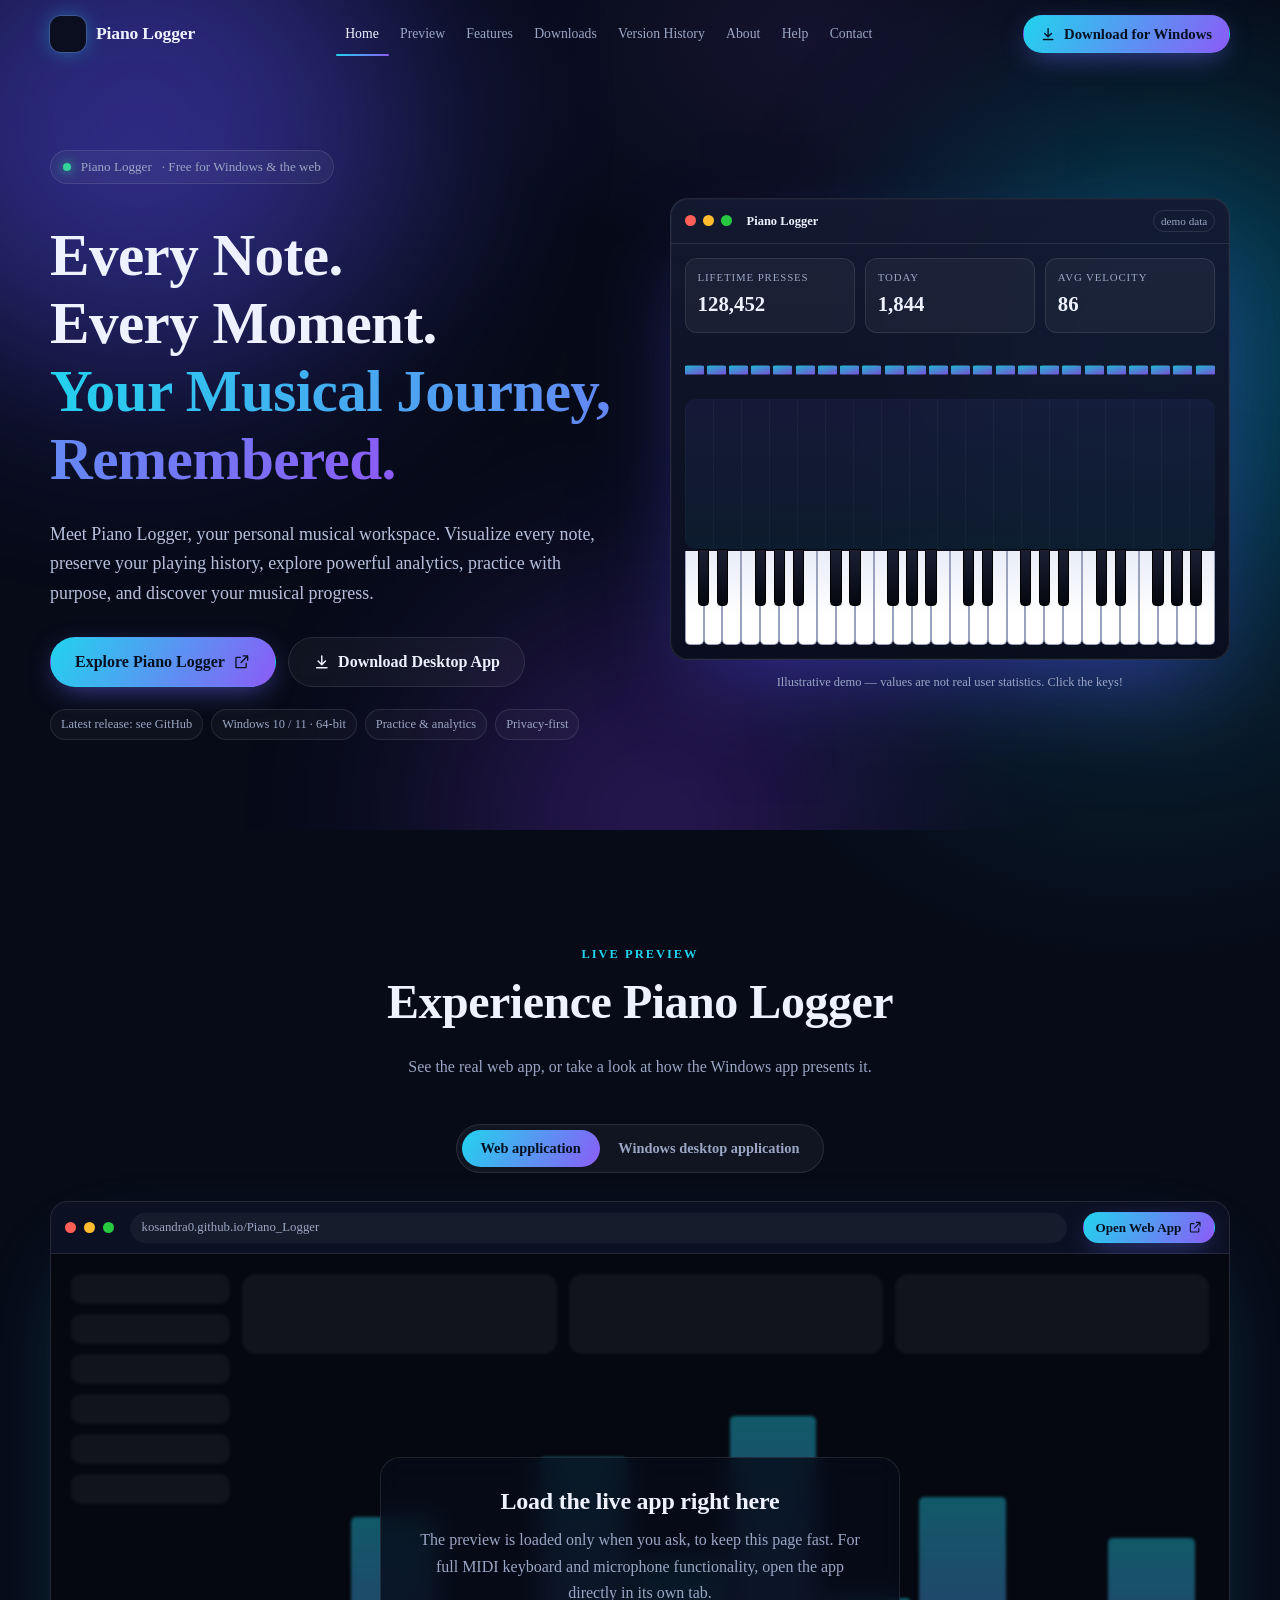
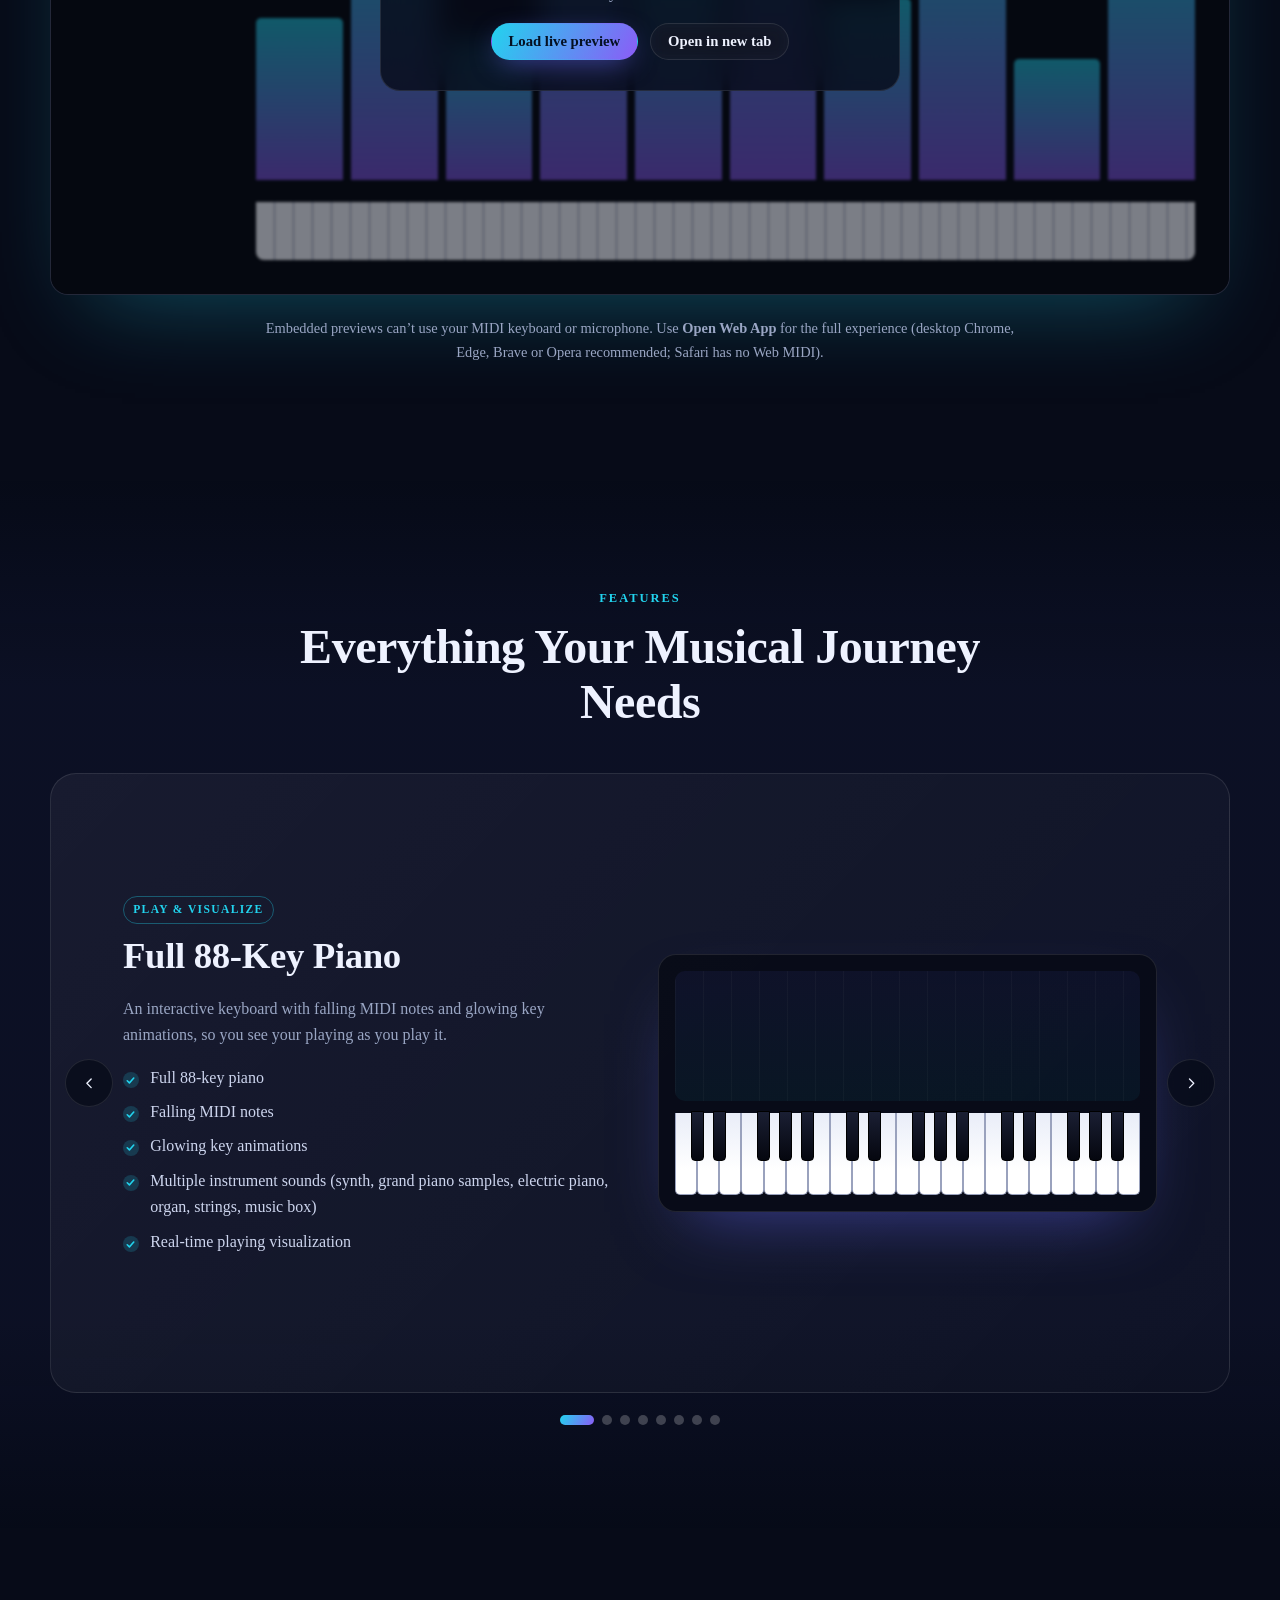
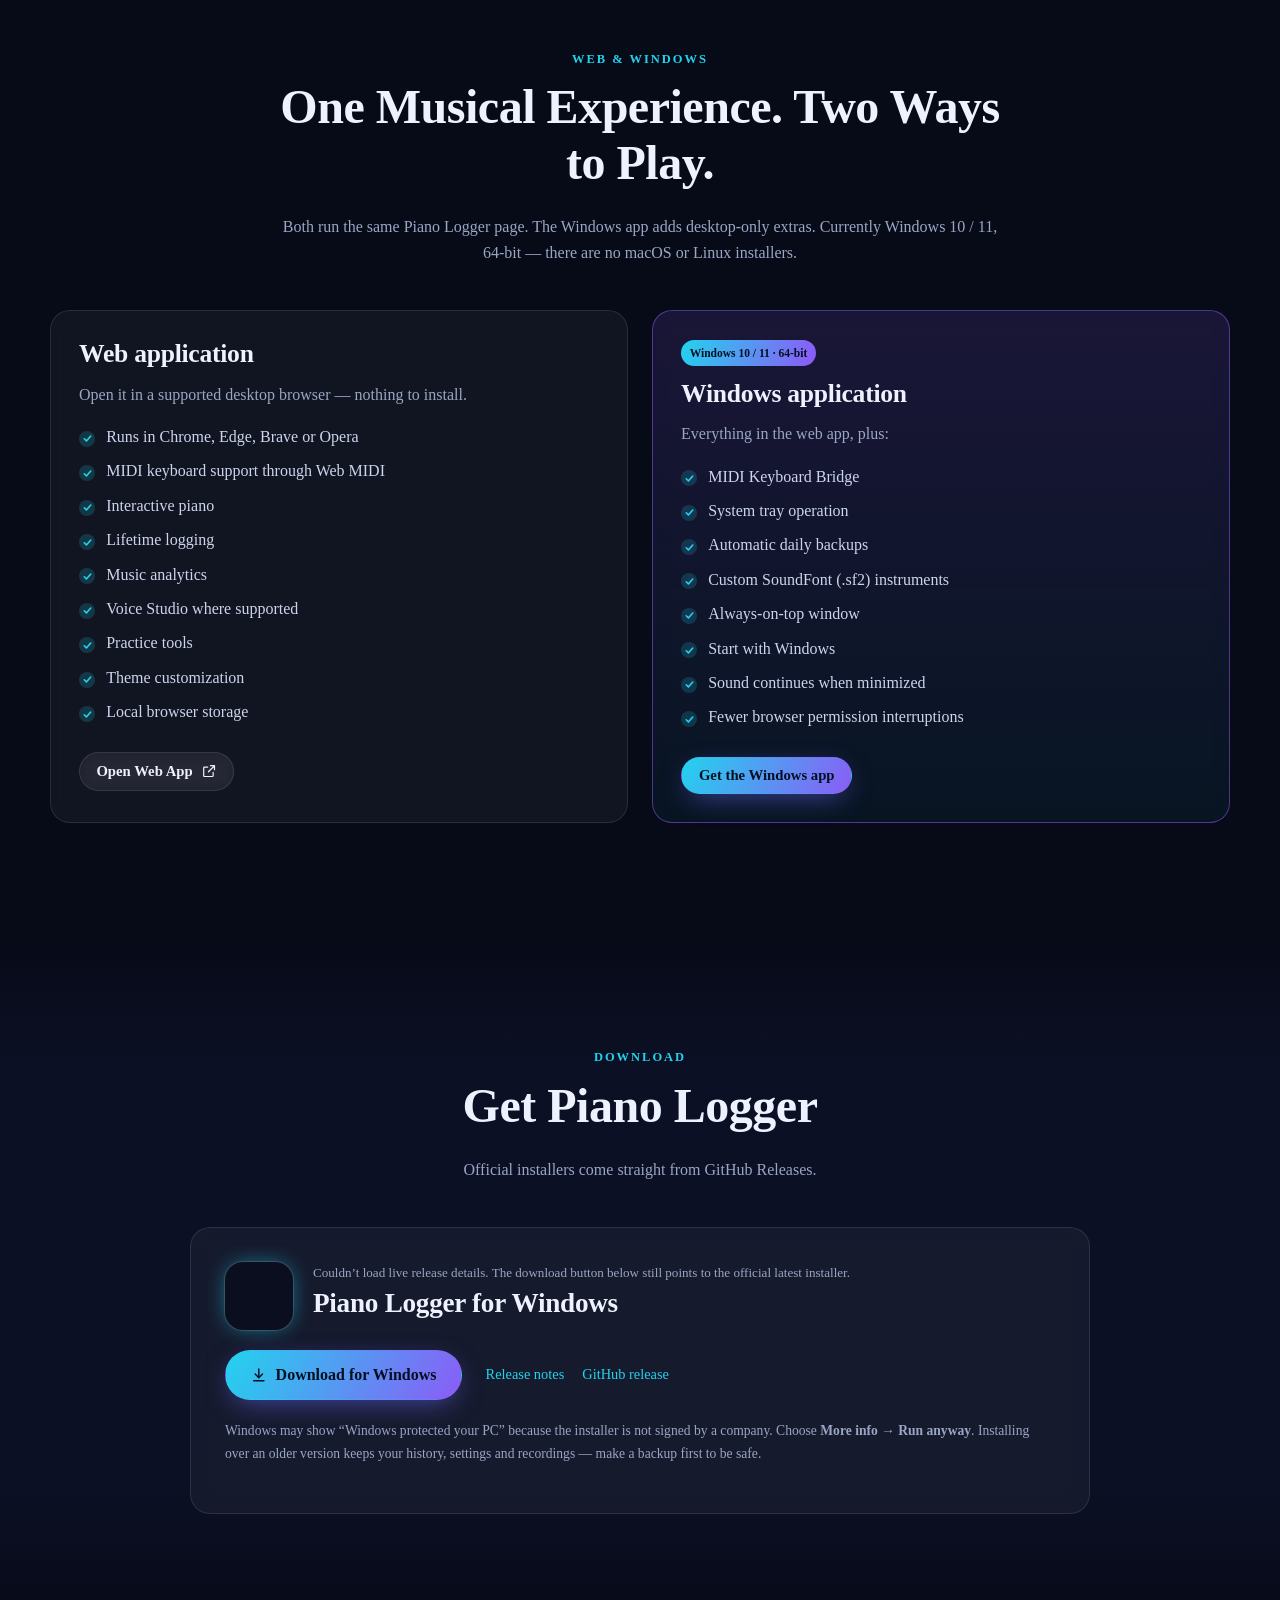
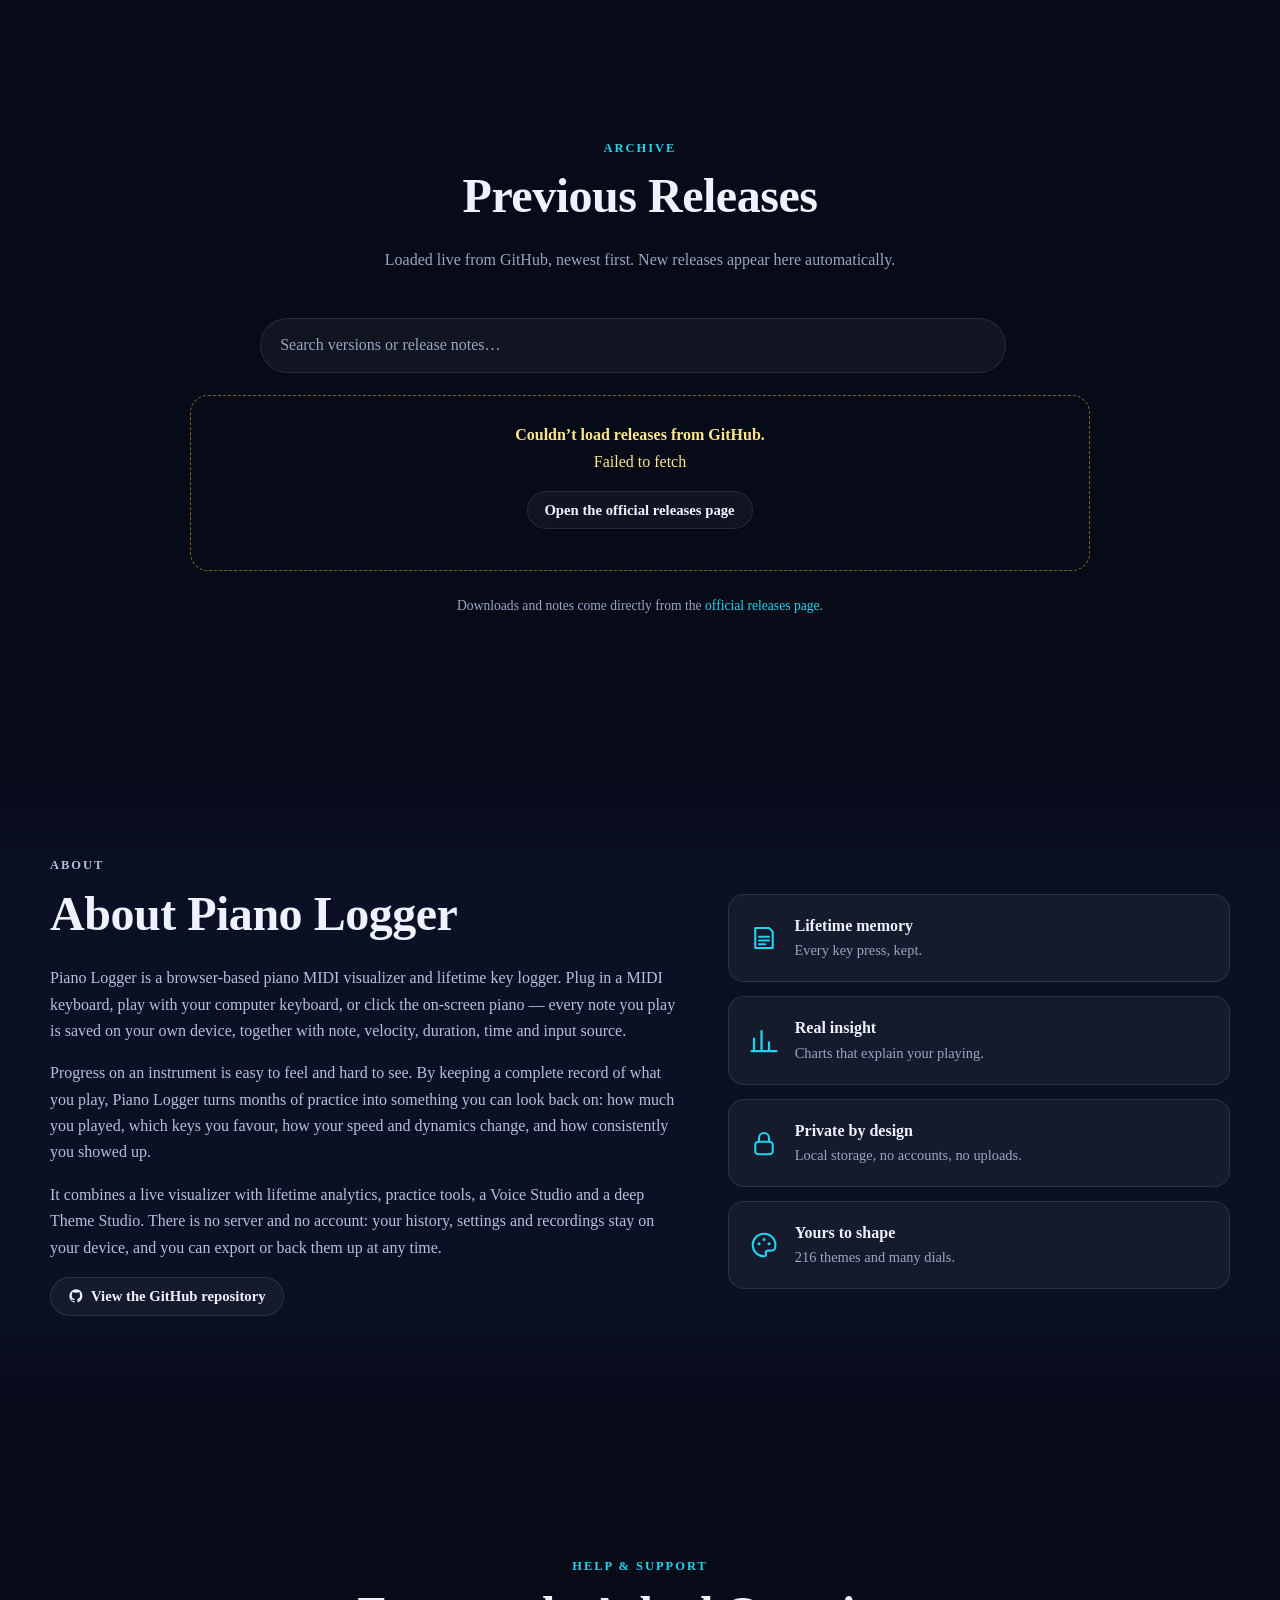
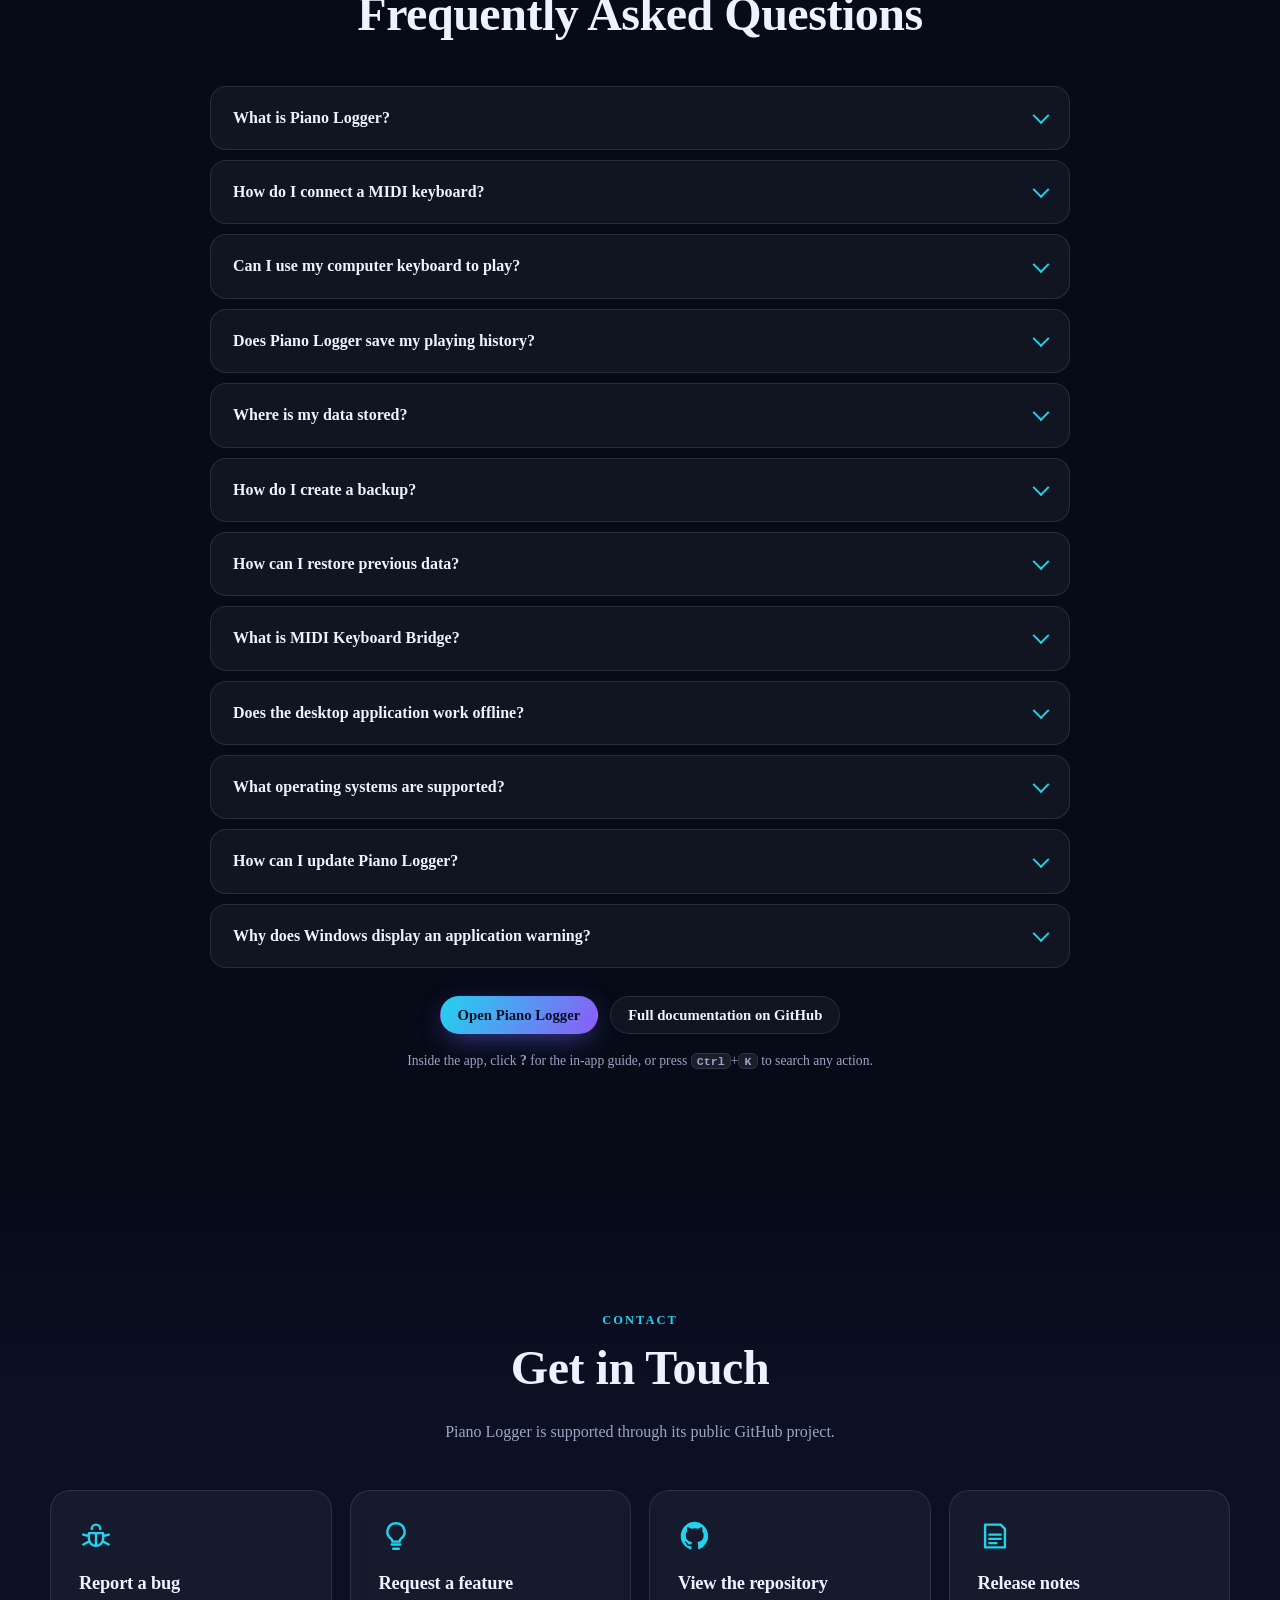
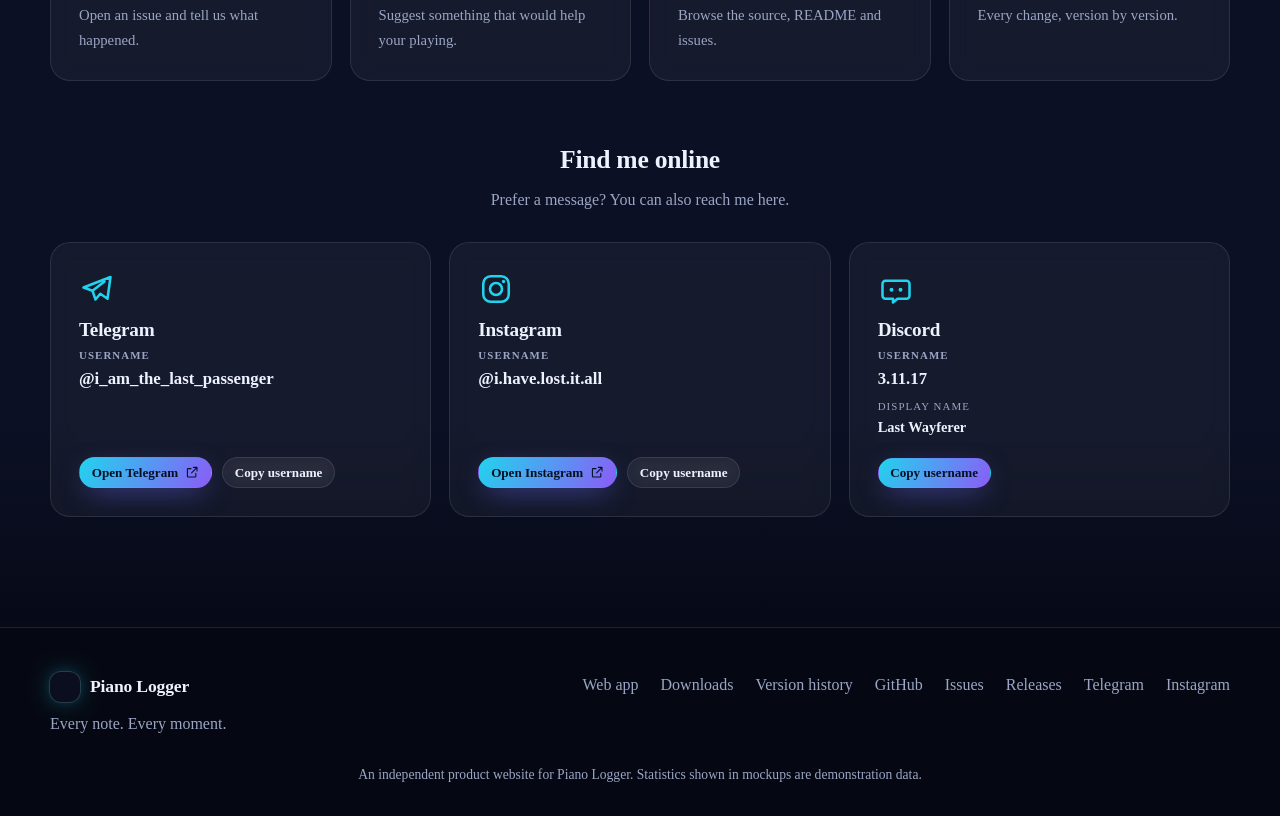
==== commit 861538cc: "Website 8.1.2: 216 themes, the new Carbon & Steel collection Co-Authored-By: Claude Sonnet 5.5 <nore" ====
--- a/index.html
+++ b/index.html
@@ -220,8 +220,8 @@
         </article>
 
         <article class="slide" aria-roledescription="slide" aria-label="7 of 8">
-          <div class="s-copy"><span class="tag">Make it yours</span><h3>Theme Studio</h3><p>182 themes with live preview, plus dials to shape the glass, glow and motion to your taste, and a soft light that follows your mouse.</p>
-          <ul class="ticks"><li>182 themes</li><li>Your own accent colour</li><li>Glass, blur, reflection and glow controls</li><li>26 calm animated roll backgrounds</li><li>A soft cursor light that follows your mouse (size and strength settings in the desktop app)</li><li>Quality presets from Low to Ultra</li><li>Favourites and recent themes</li></ul></div>
+          <div class="s-copy"><span class="tag">Make it yours</span><h3>Theme Studio</h3><p>216 themes with live preview, including 34 Carbon &amp; Steel themes with softly animated backgrounds, plus dials to shape the glass, glow and motion to your taste, and a soft light that follows your mouse.</p>
+          <ul class="ticks"><li>216 themes</li><li>Carbon &amp; Steel: 34 dark and light themes with gently animated dots</li><li>Your own accent colour</li><li>Glass, blur, reflection and glow controls</li><li>26 calm animated roll backgrounds</li><li>A soft cursor light that follows your mouse (size and strength settings in the desktop app)</li><li>Quality presets from Low to Ultra</li><li>Favourites and recent themes</li></ul></div>
           <div class="s-art"><div class="mock themes"><div class="sw" style="--a:#22d3ee;--b:#6366f1"></div><div class="sw" style="--a:#f472b6;--b:#8b5cf6"></div><div class="sw" style="--a:#fbbf24;--b:#ef4444"></div><div class="sw" style="--a:#34d399;--b:#0ea5e9"></div><div class="sw" style="--a:#a78bfa;--b:#312e81"></div><div class="sw" style="--a:#fb7185;--b:#f59e0b"></div><div class="sw" style="--a:#38bdf8;--b:#0f172a"></div><div class="sw" style="--a:#e879f9;--b:#4c1d95"></div><small class="demo">illustrative colours</small></div></div>
         </article>
 
@@ -307,7 +307,7 @@
       <li><svg class="ic"><use href="#i-log"/></svg><div><b>Lifetime memory</b><span>Every key press, kept.</span></div></li>
       <li><svg class="ic"><use href="#i-chart"/></svg><div><b>Real insight</b><span>Charts that explain your playing.</span></div></li>
       <li><svg class="ic"><use href="#i-lock"/></svg><div><b>Private by design</b><span>Local storage, no accounts, no uploads.</span></div></li>
-      <li><svg class="ic"><use href="#i-palette"/></svg><div><b>Yours to shape</b><span>182 themes and many dials.</span></div></li>
+      <li><svg class="ic"><use href="#i-palette"/></svg><div><b>Yours to shape</b><span>216 themes and many dials.</span></div></li>
     </ul>
   </div>
 </section>
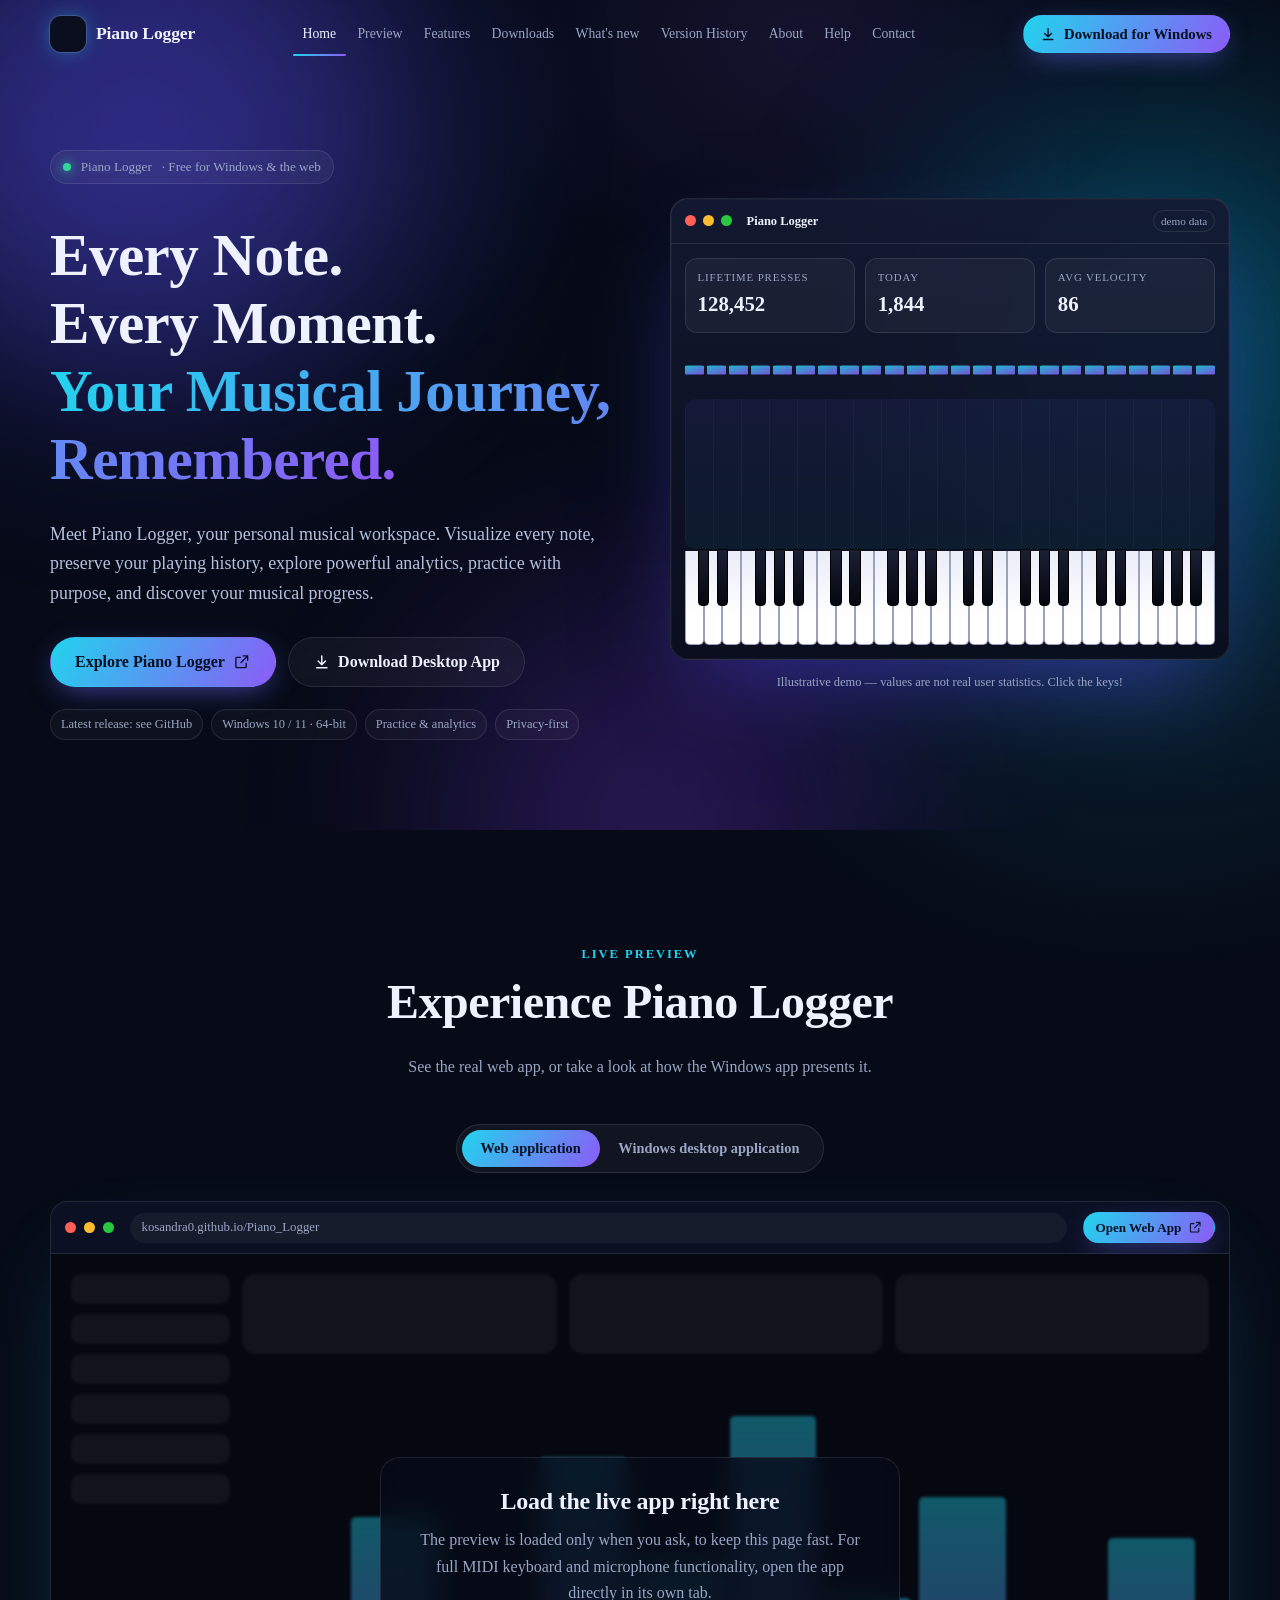
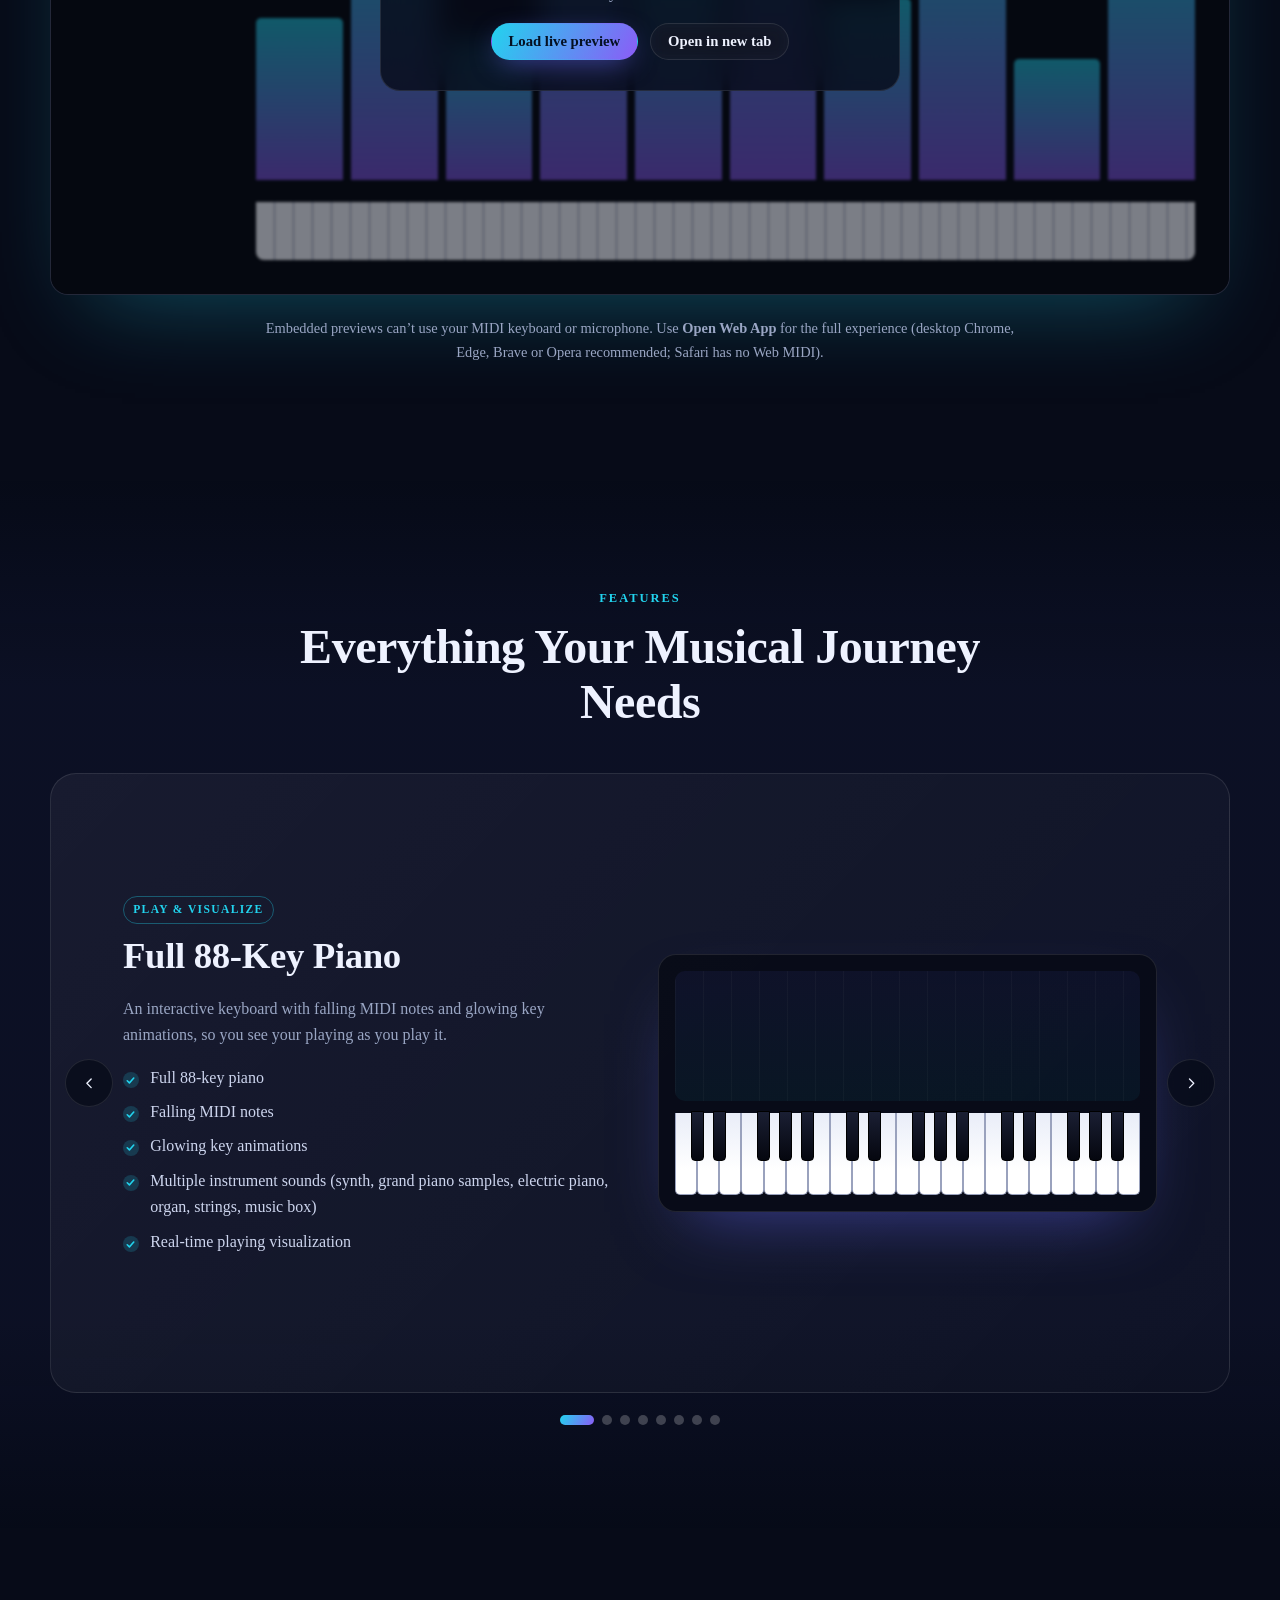
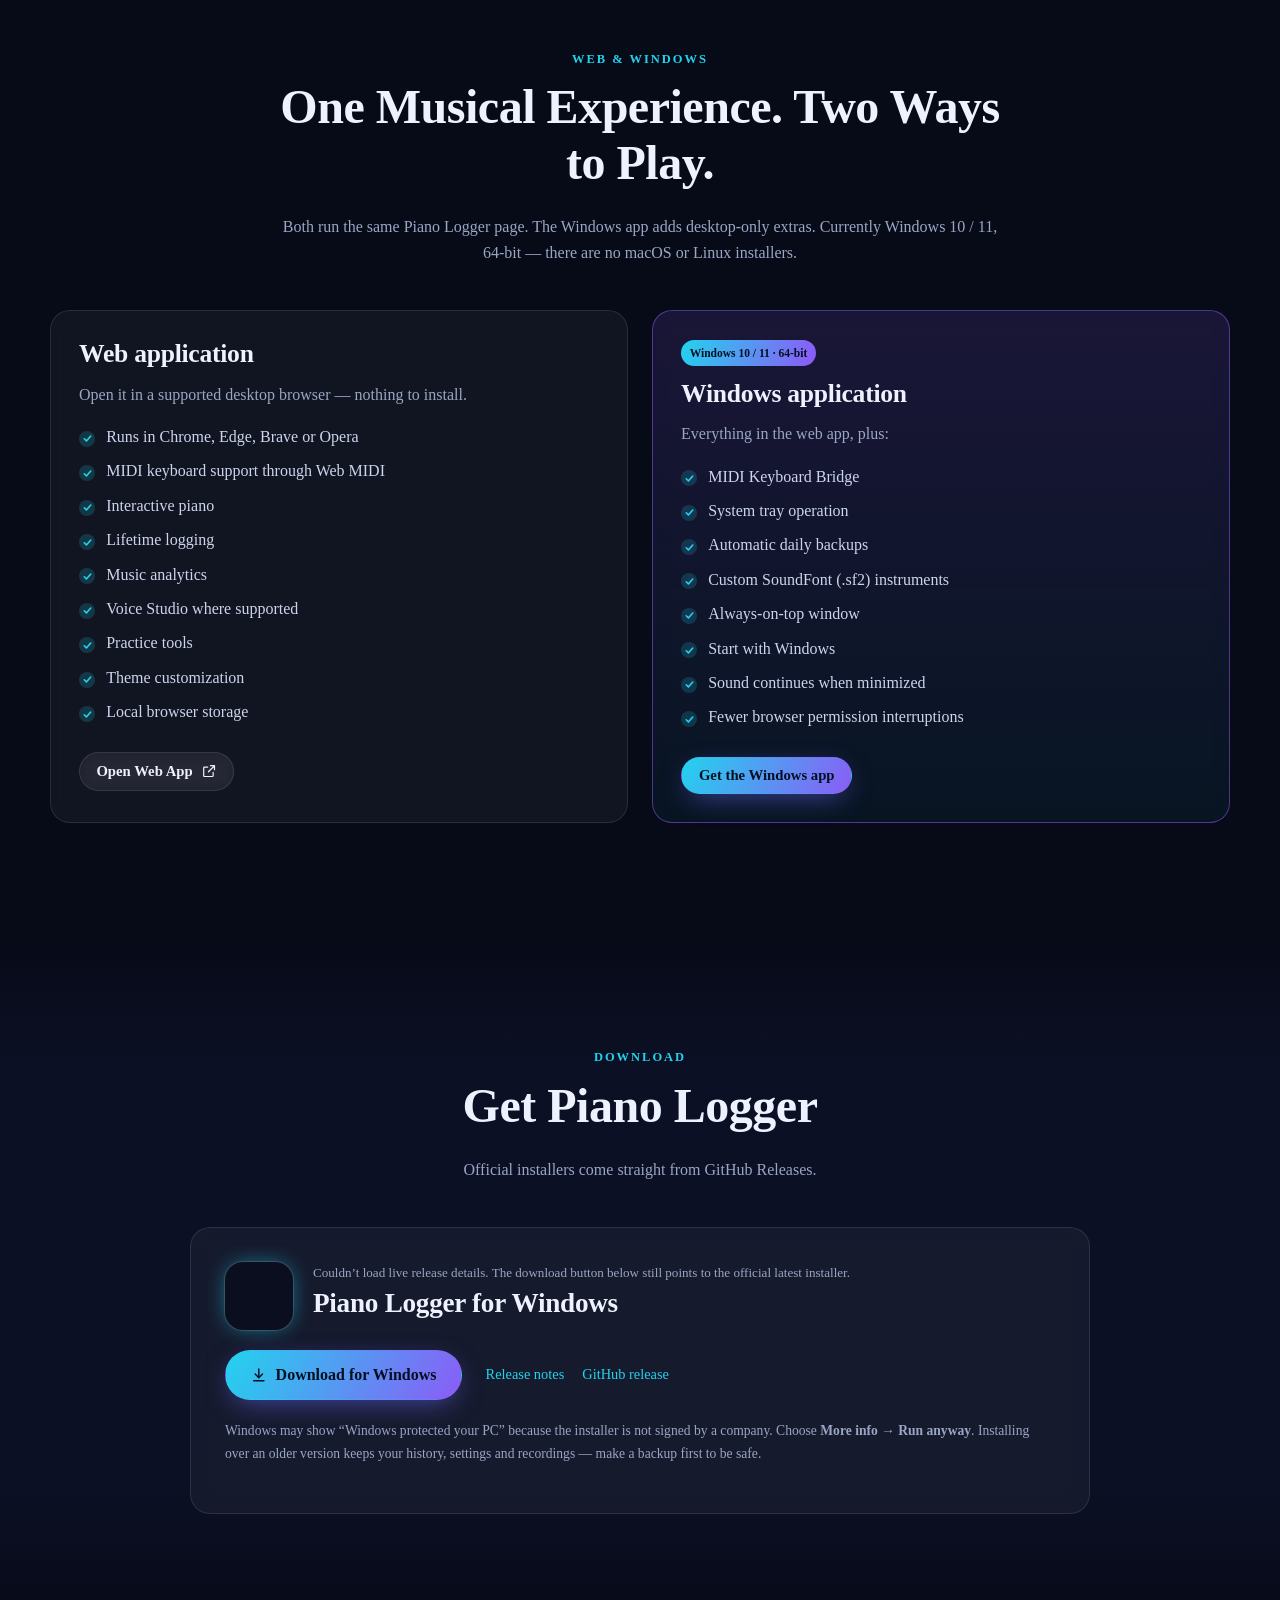
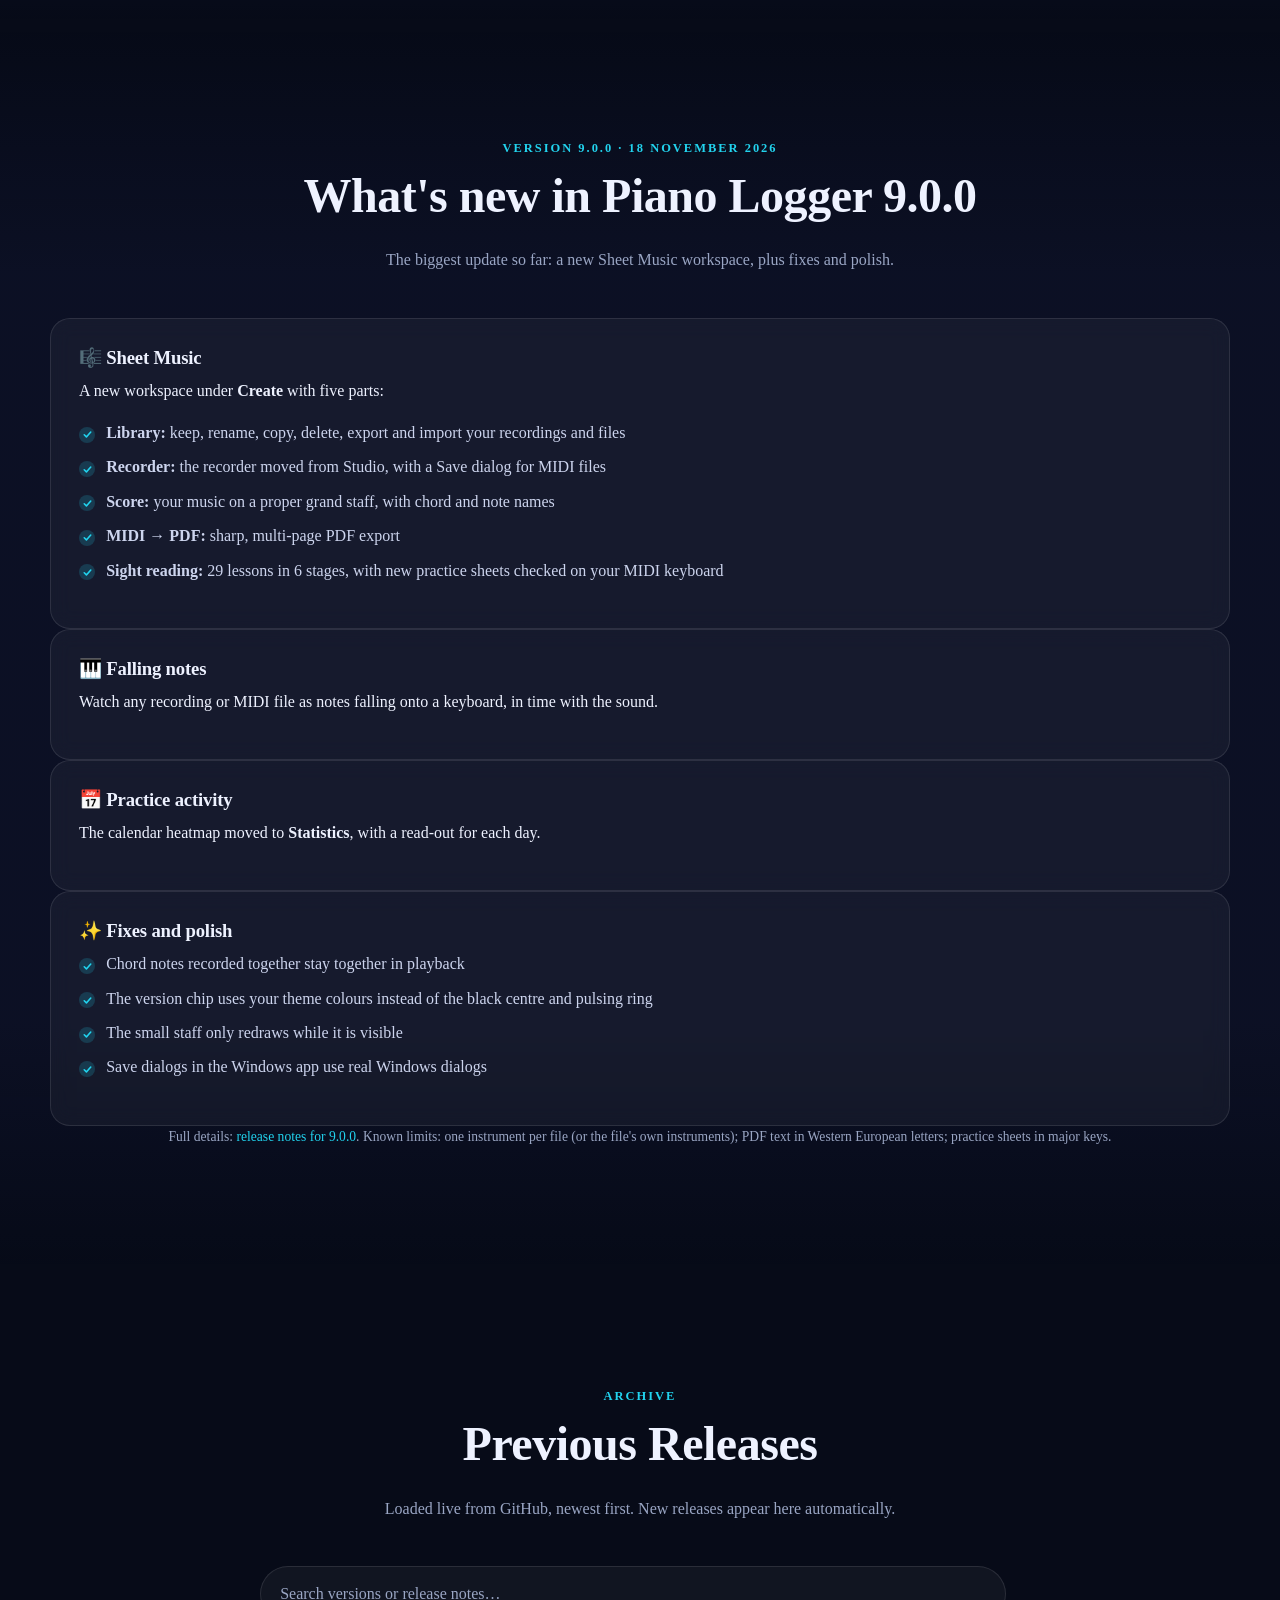
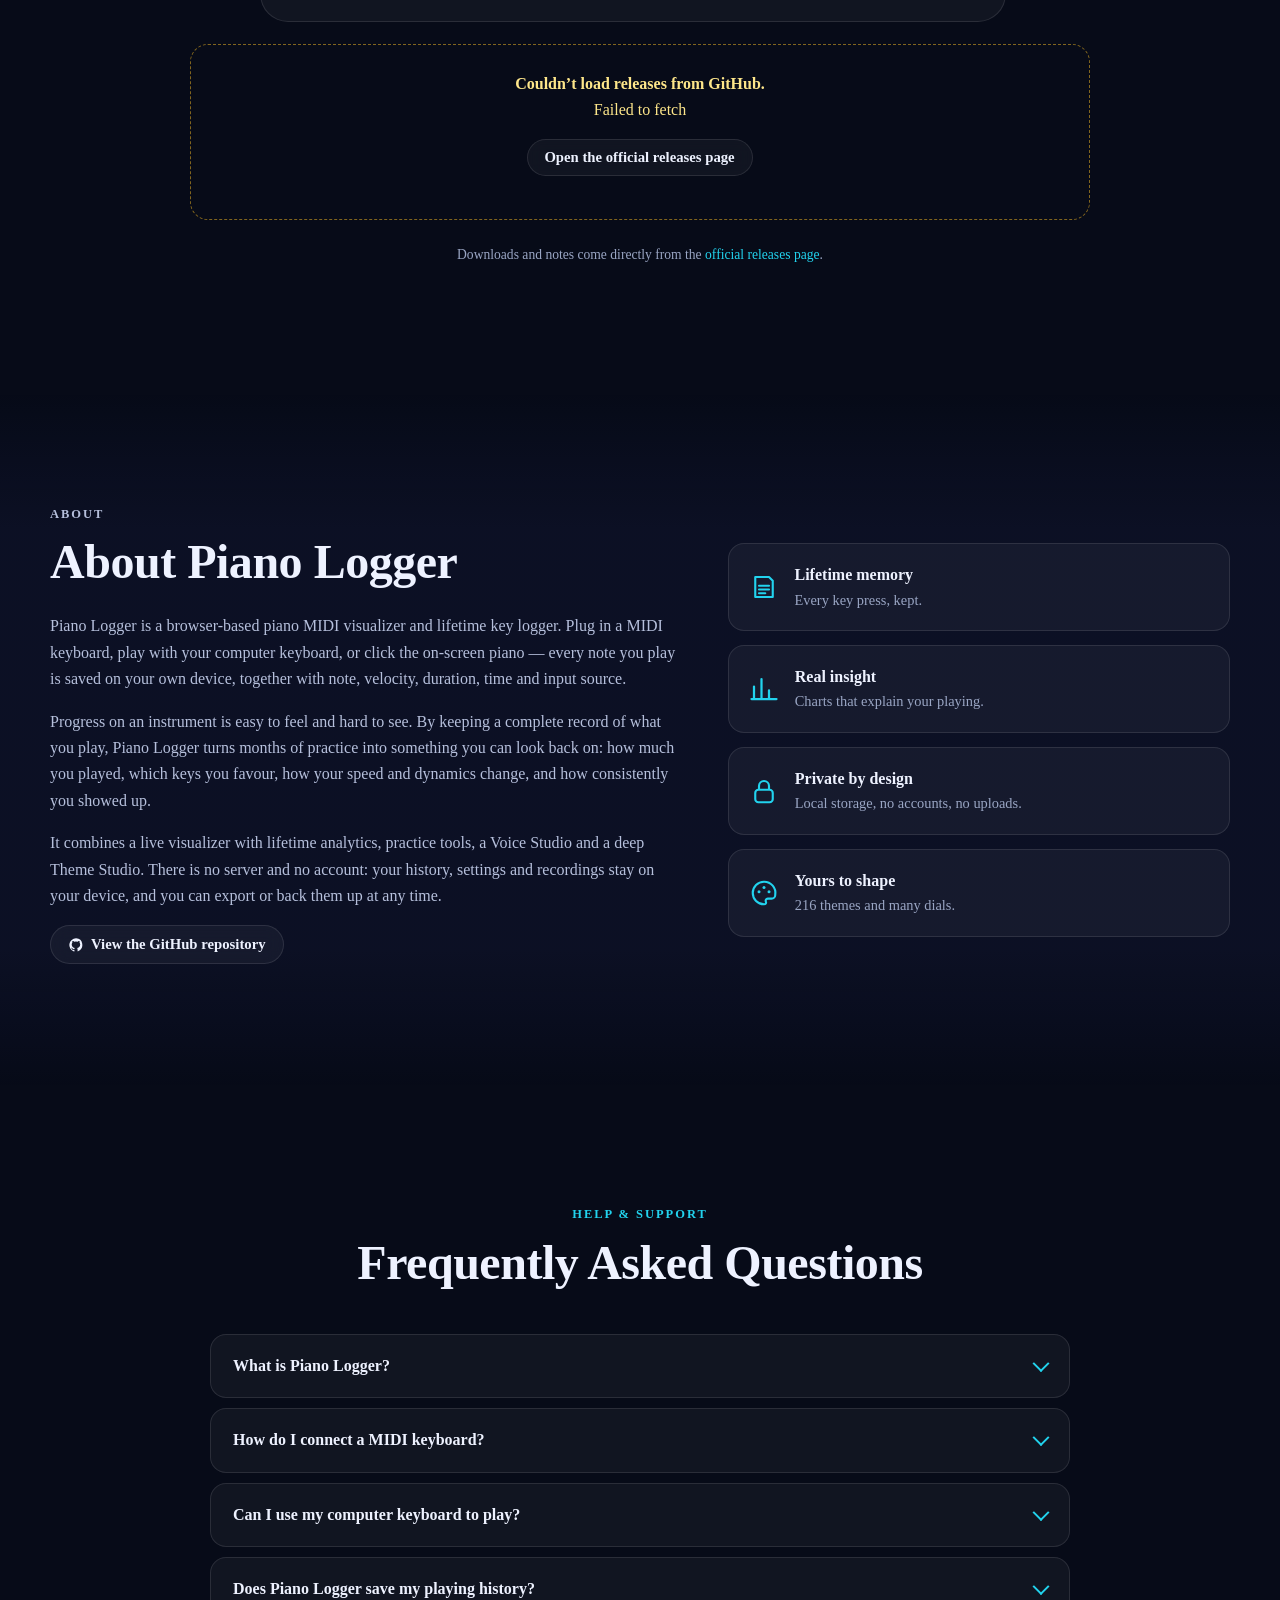
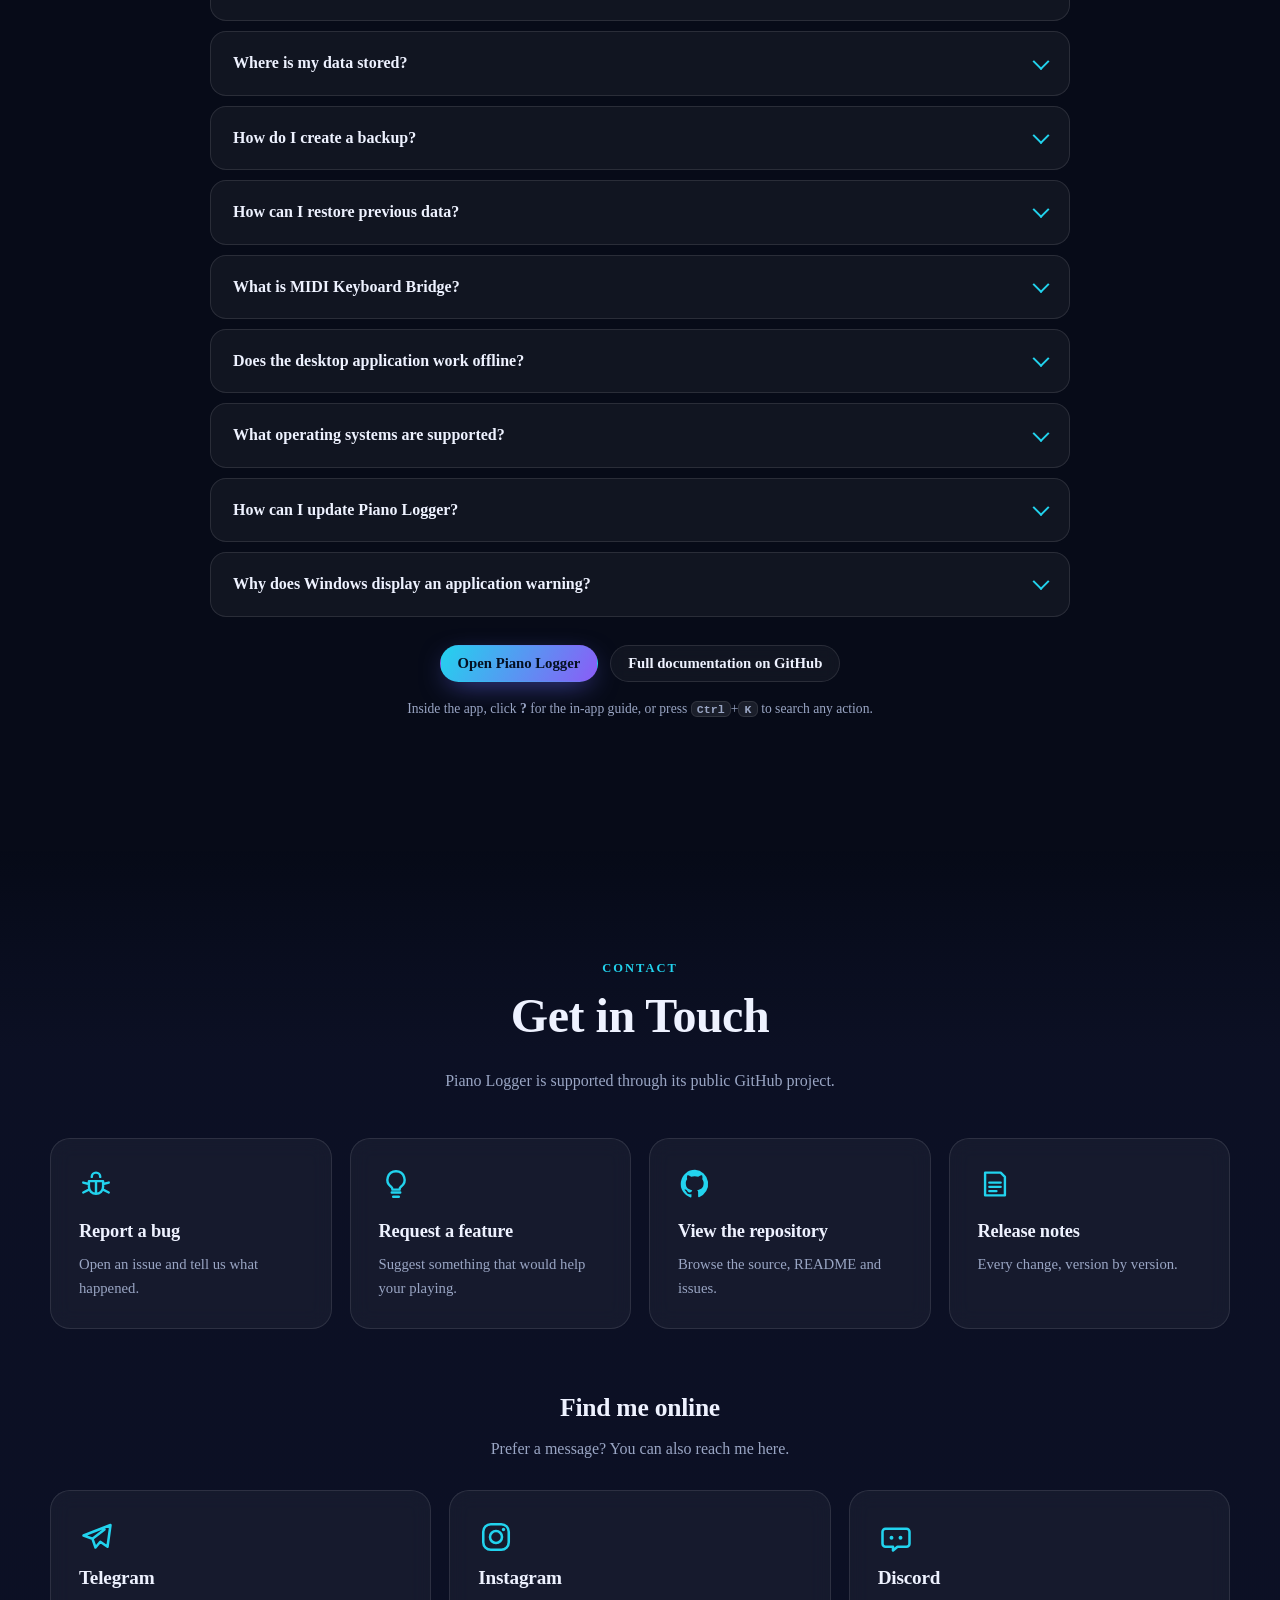
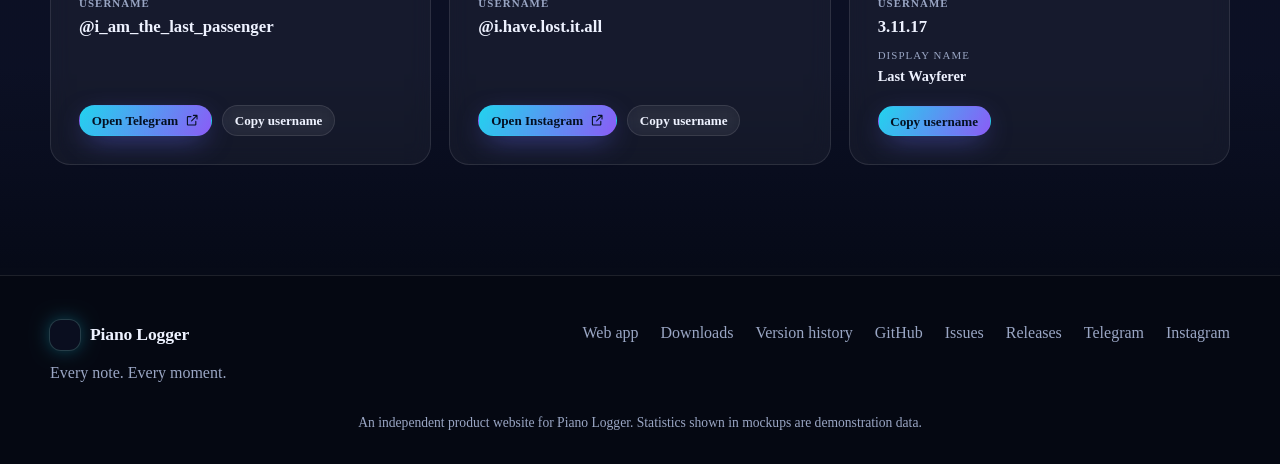
==== commit e31f518c: "Website 9.0.0: What's new section for Sheet Music, falling notes and fixes - New "What's new in 9.0." ====
--- a/index.html
+++ b/index.html
@@ -50,6 +50,7 @@
       <a href="#preview">Preview</a>
       <a href="#features">Features</a>
       <a href="#downloads">Downloads</a>
+      <a href="#whats-new">What's new</a>
       <a href="#versions">Version History</a>
       <a href="#about">About</a>
       <a href="#help">Help</a>
@@ -283,6 +284,20 @@
 </section>
 
 <!-- VERSIONS -->
+<!-- WHAT'S NEW 9.0.0 -->
+<section class="sec alt" id="whats-new" data-section>
+  <div class="wrap">
+    <header class="sec-head reveal"><p class="kicker">Version 9.0.0 · 18 November 2026</p><h2>What's new in Piano Logger 9.0.0</h2><p>The biggest update so far: a new Sheet Music workspace, plus fixes and polish.</p></header>
+    <div class="grid reveal">
+      <div class="card"><h3>🎼 Sheet Music</h3><p>A new workspace under <strong>Create</strong> with five parts:</p><ul class="ticks"><li><strong>Library:</strong> keep, rename, copy, delete, export and import your recordings and files</li><li><strong>Recorder:</strong> the recorder moved from Studio, with a Save dialog for MIDI files</li><li><strong>Score:</strong> your music on a proper grand staff, with chord and note names</li><li><strong>MIDI → PDF:</strong> sharp, multi-page PDF export</li><li><strong>Sight reading:</strong> 29 lessons in 6 stages, with new practice sheets checked on your MIDI keyboard</li></ul></div>
+      <div class="card"><h3>🎹 Falling notes</h3><p>Watch any recording or MIDI file as notes falling onto a keyboard, in time with the sound.</p></div>
+      <div class="card"><h3>📅 Practice activity</h3><p>The calendar heatmap moved to <strong>Statistics</strong>, with a read-out for each day.</p></div>
+      <div class="card"><h3>✨ Fixes and polish</h3><ul class="ticks"><li>Chord notes recorded together stay together in playback</li><li>The version chip uses your theme colours instead of the black centre and pulsing ring</li><li>The small staff only redraws while it is visible</li><li>Save dialogs in the Windows app use real Windows dialogs</li></ul></div>
+    </div>
+    <p class="fine center">Full details: <a href="https://github.com/kosandra0/Piano_Logger/releases/tag/app-v9.0.0" target="_blank" rel="noopener">release notes for 9.0.0</a>. Known limits: one instrument per file (or the file's own instruments); PDF text in Western European letters; practice sheets in major keys.</p>
+  </div>
+</section>
+
 <section class="sec" id="versions" data-section>
   <div class="wrap">
     <header class="sec-head reveal"><p class="kicker">Archive</p><h2>Previous Releases</h2><p>Loaded live from GitHub, newest first. New releases appear here automatically.</p></header>
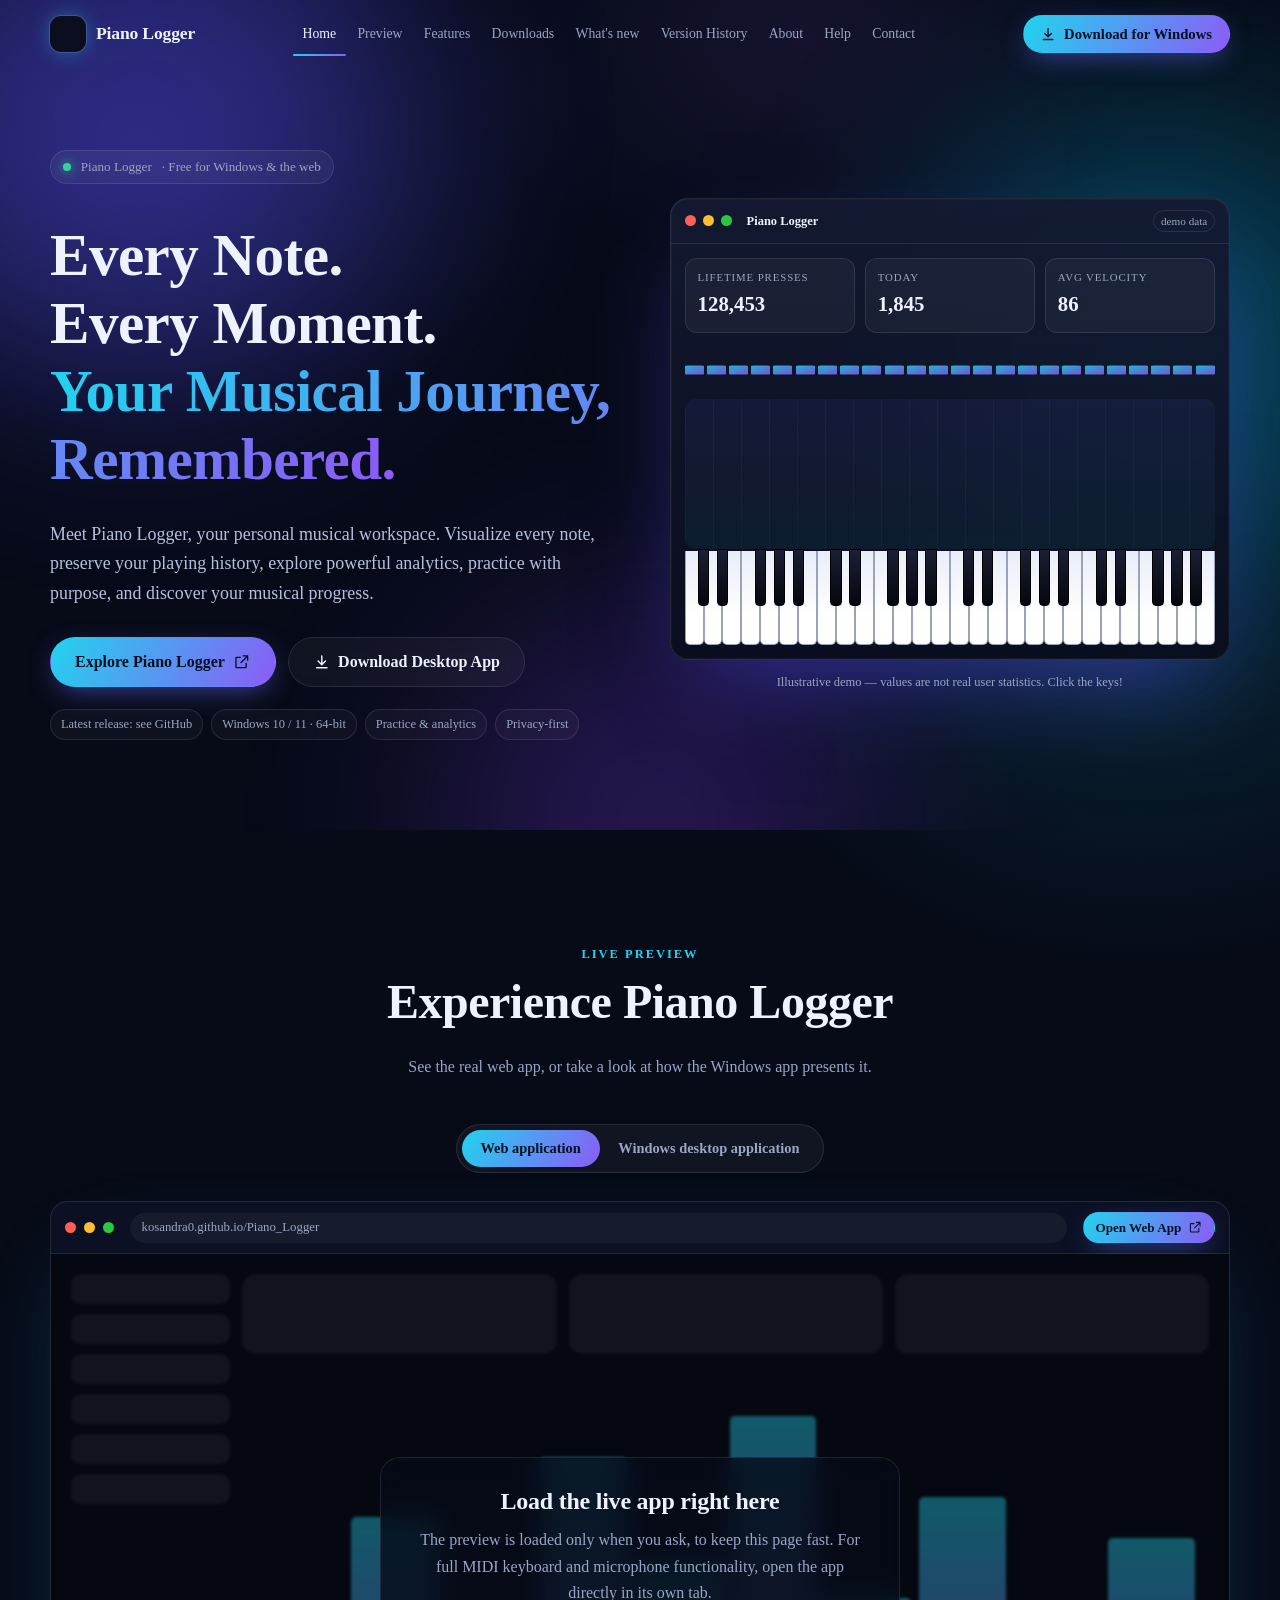
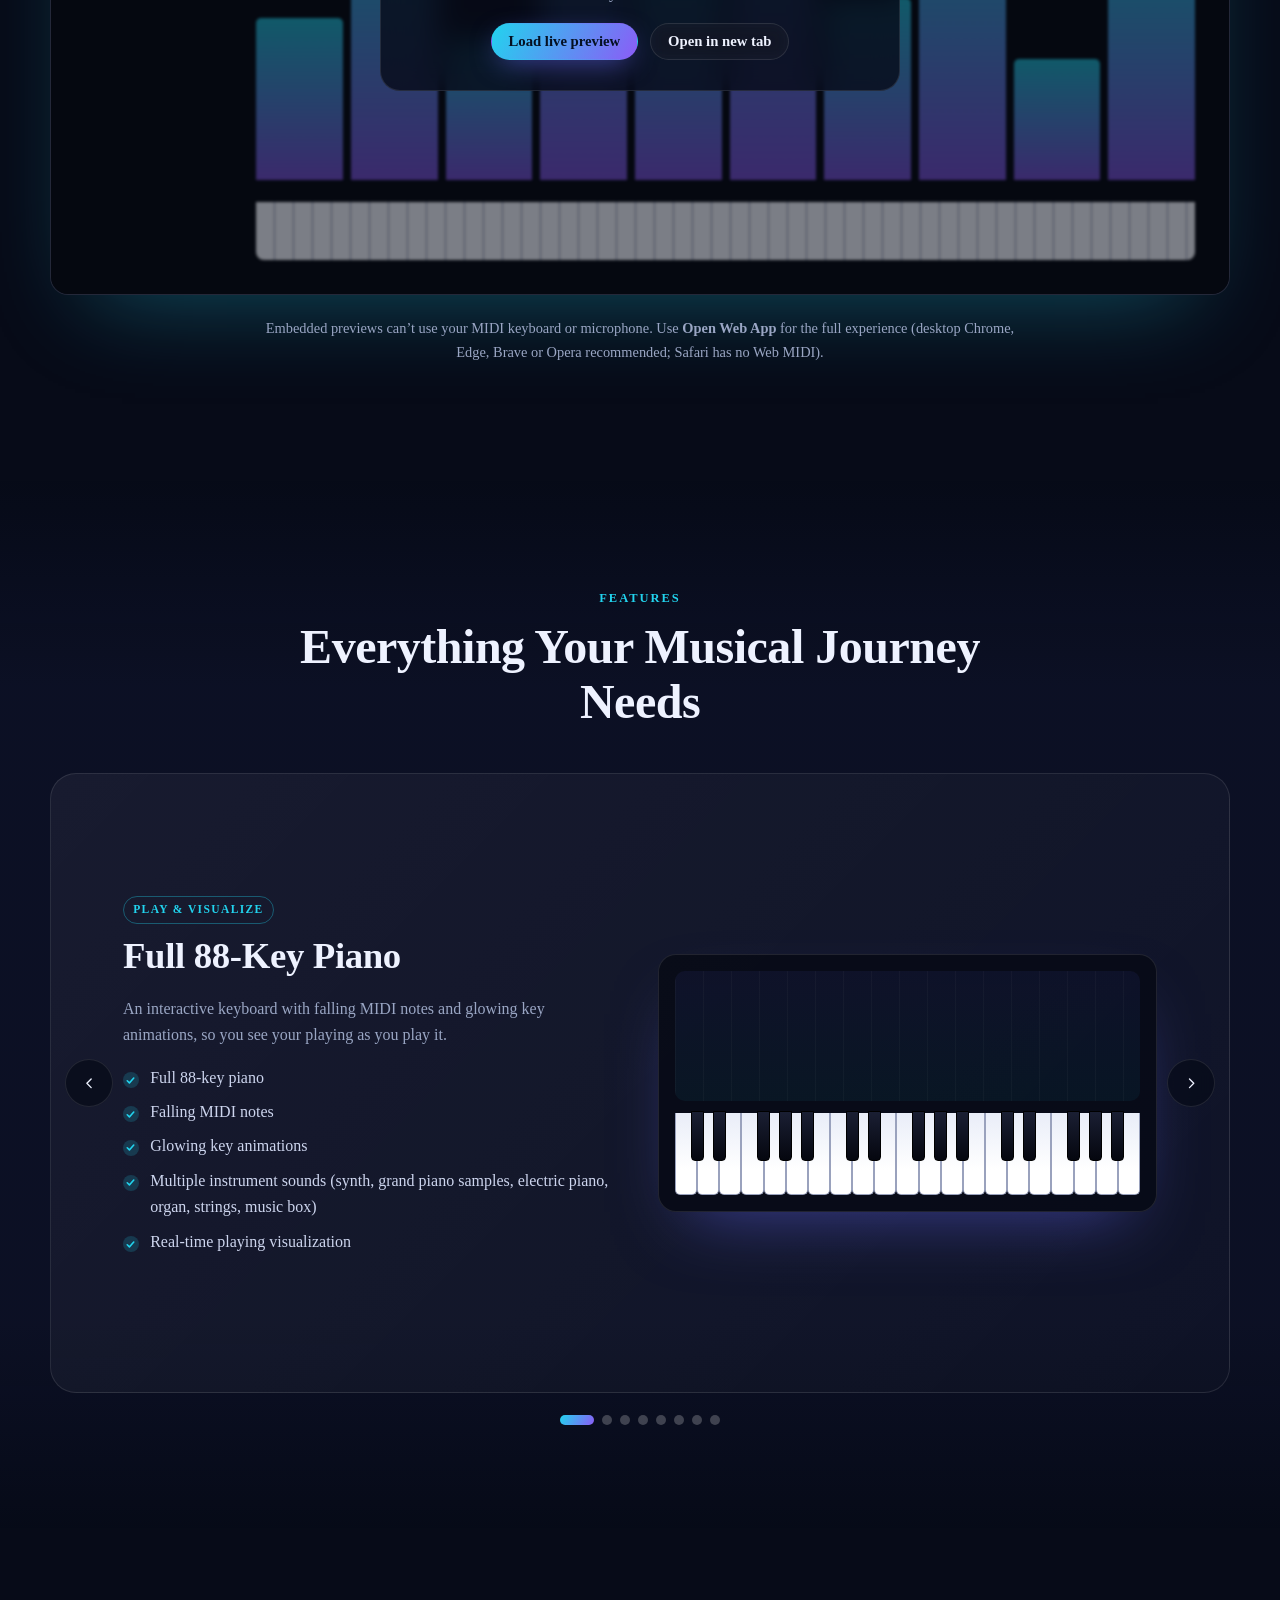
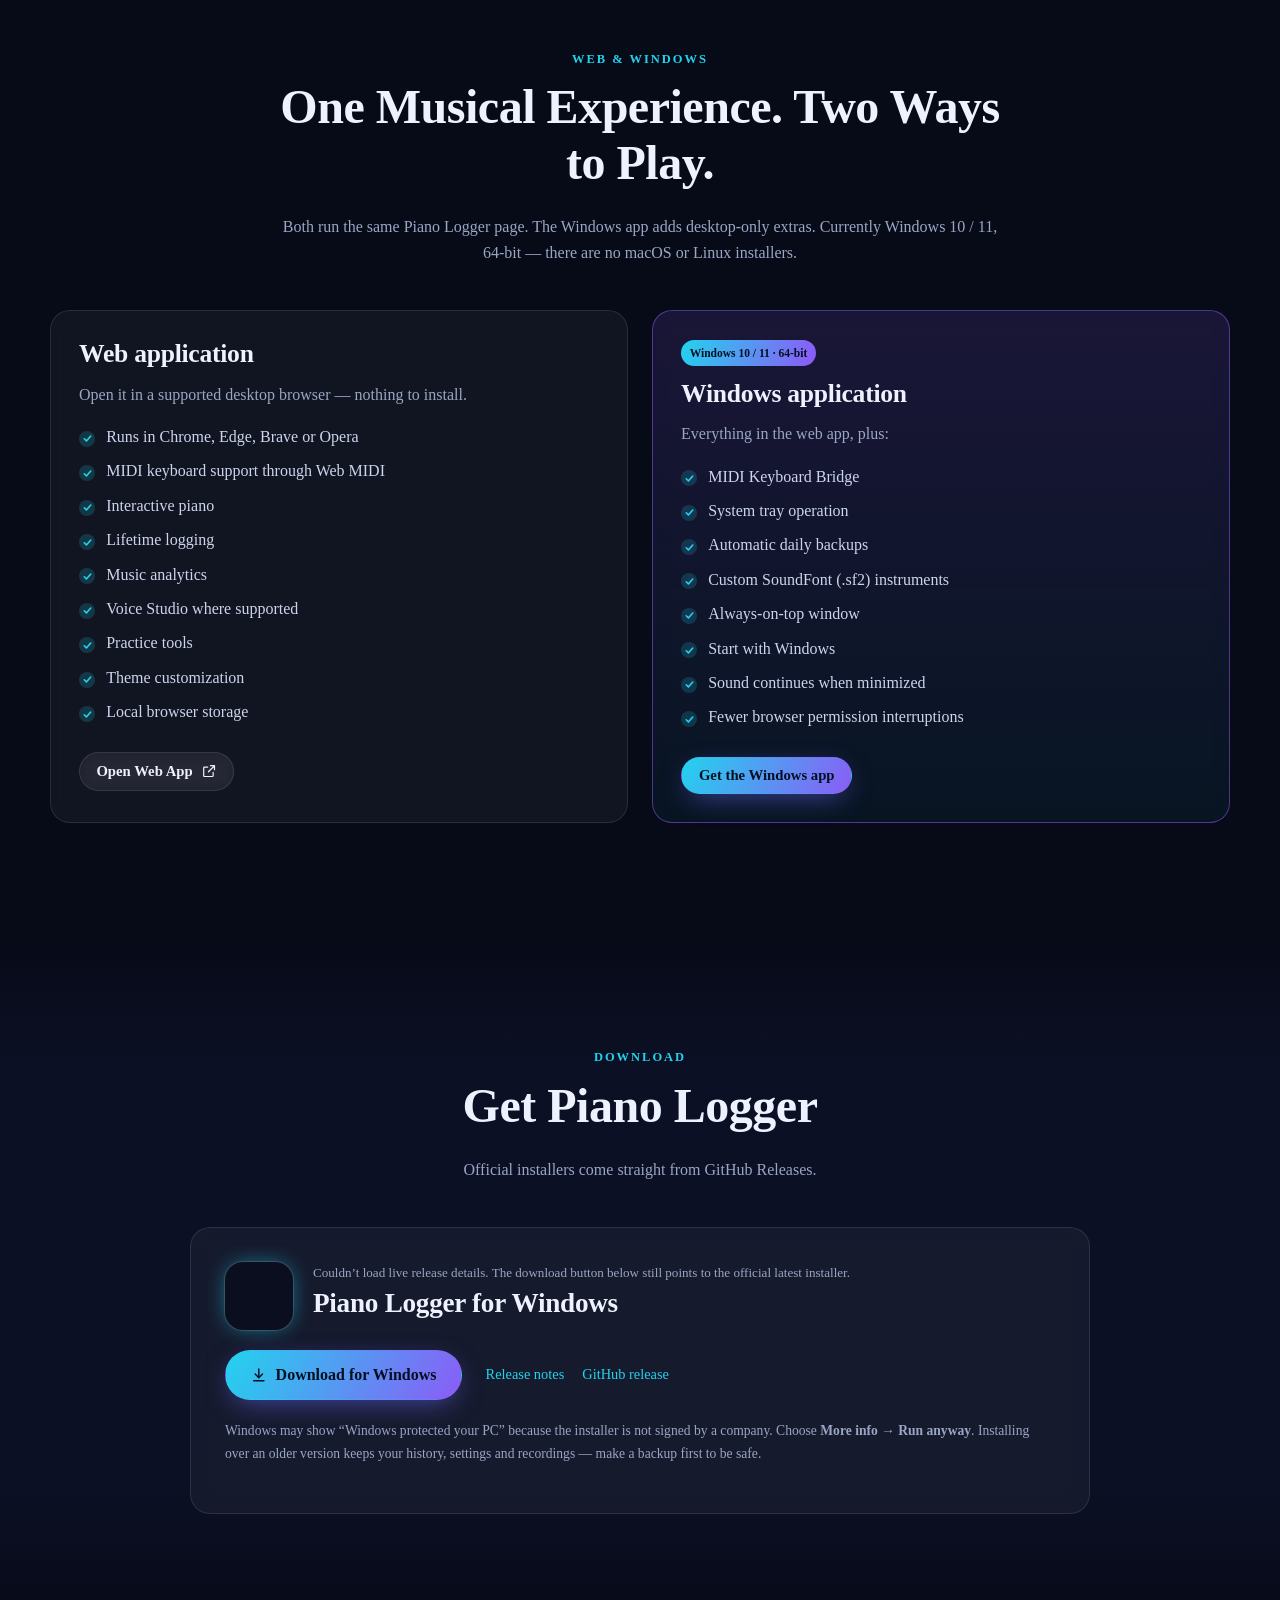
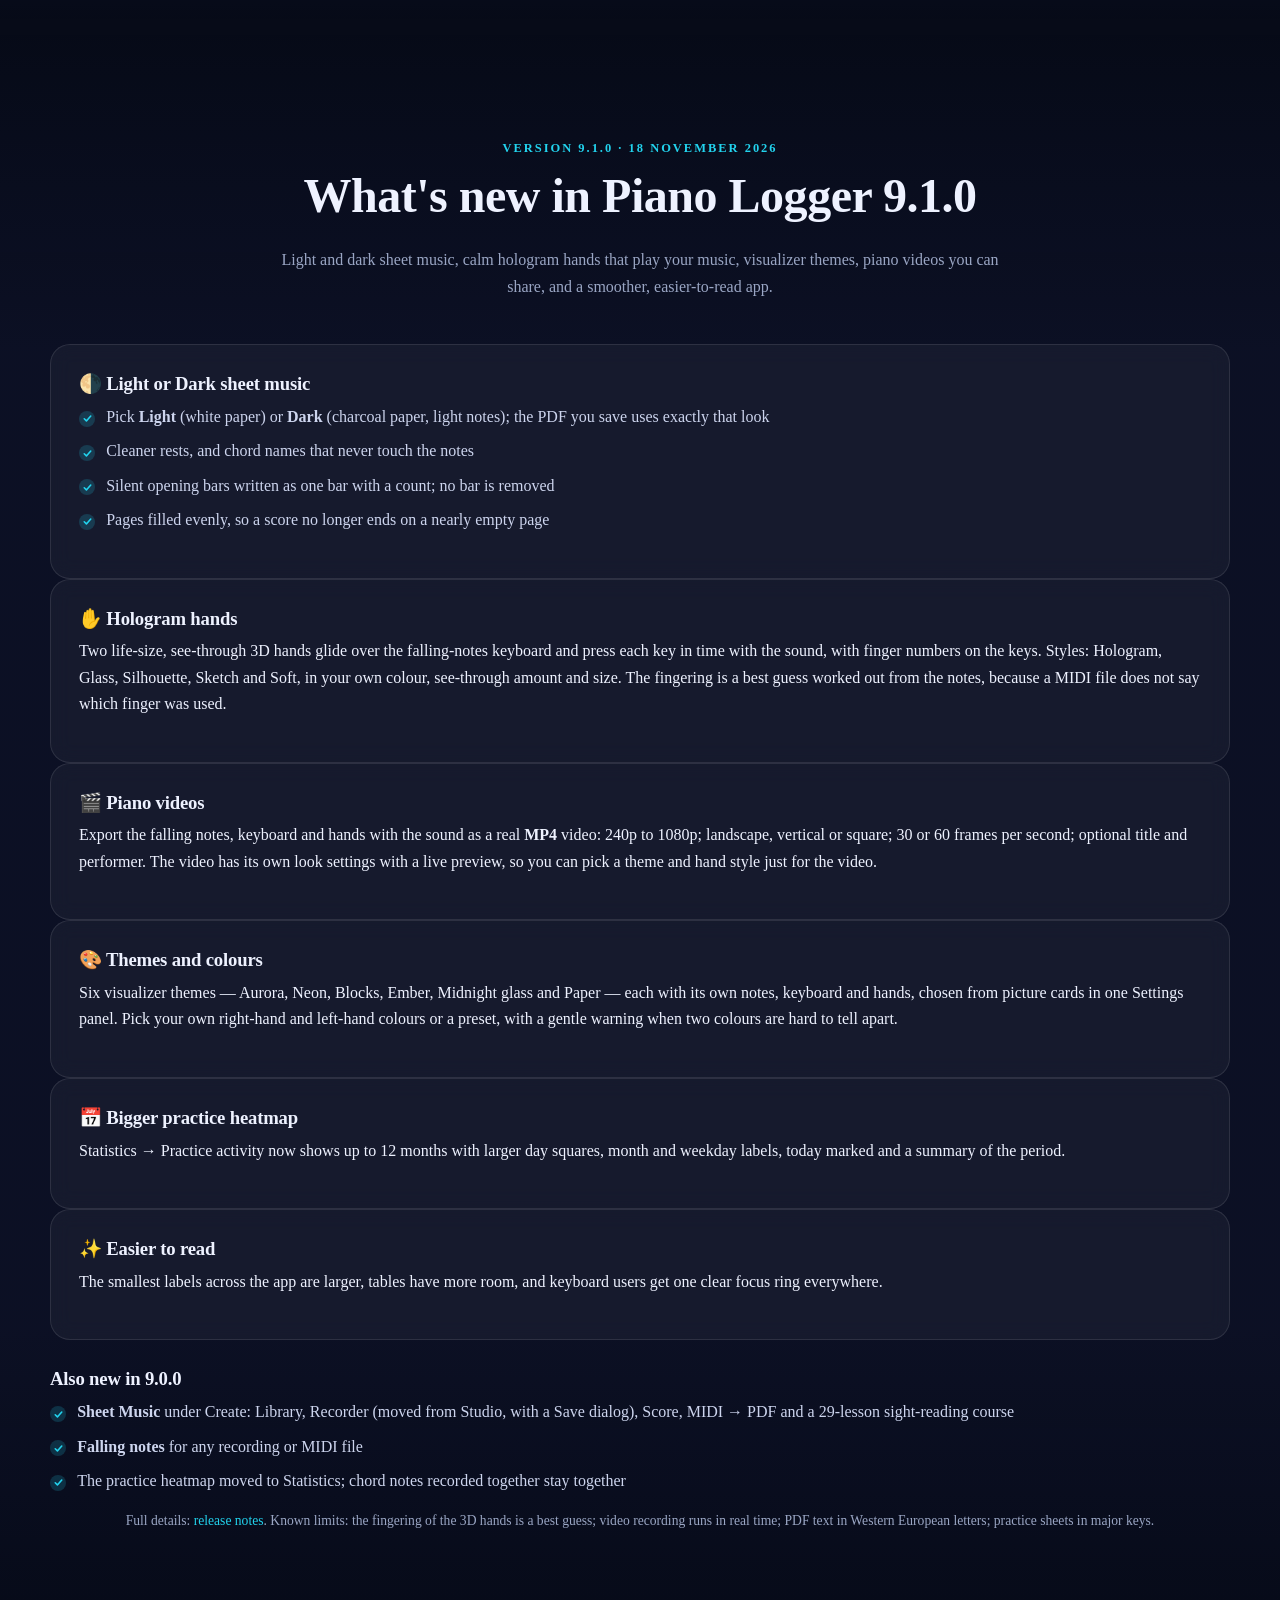
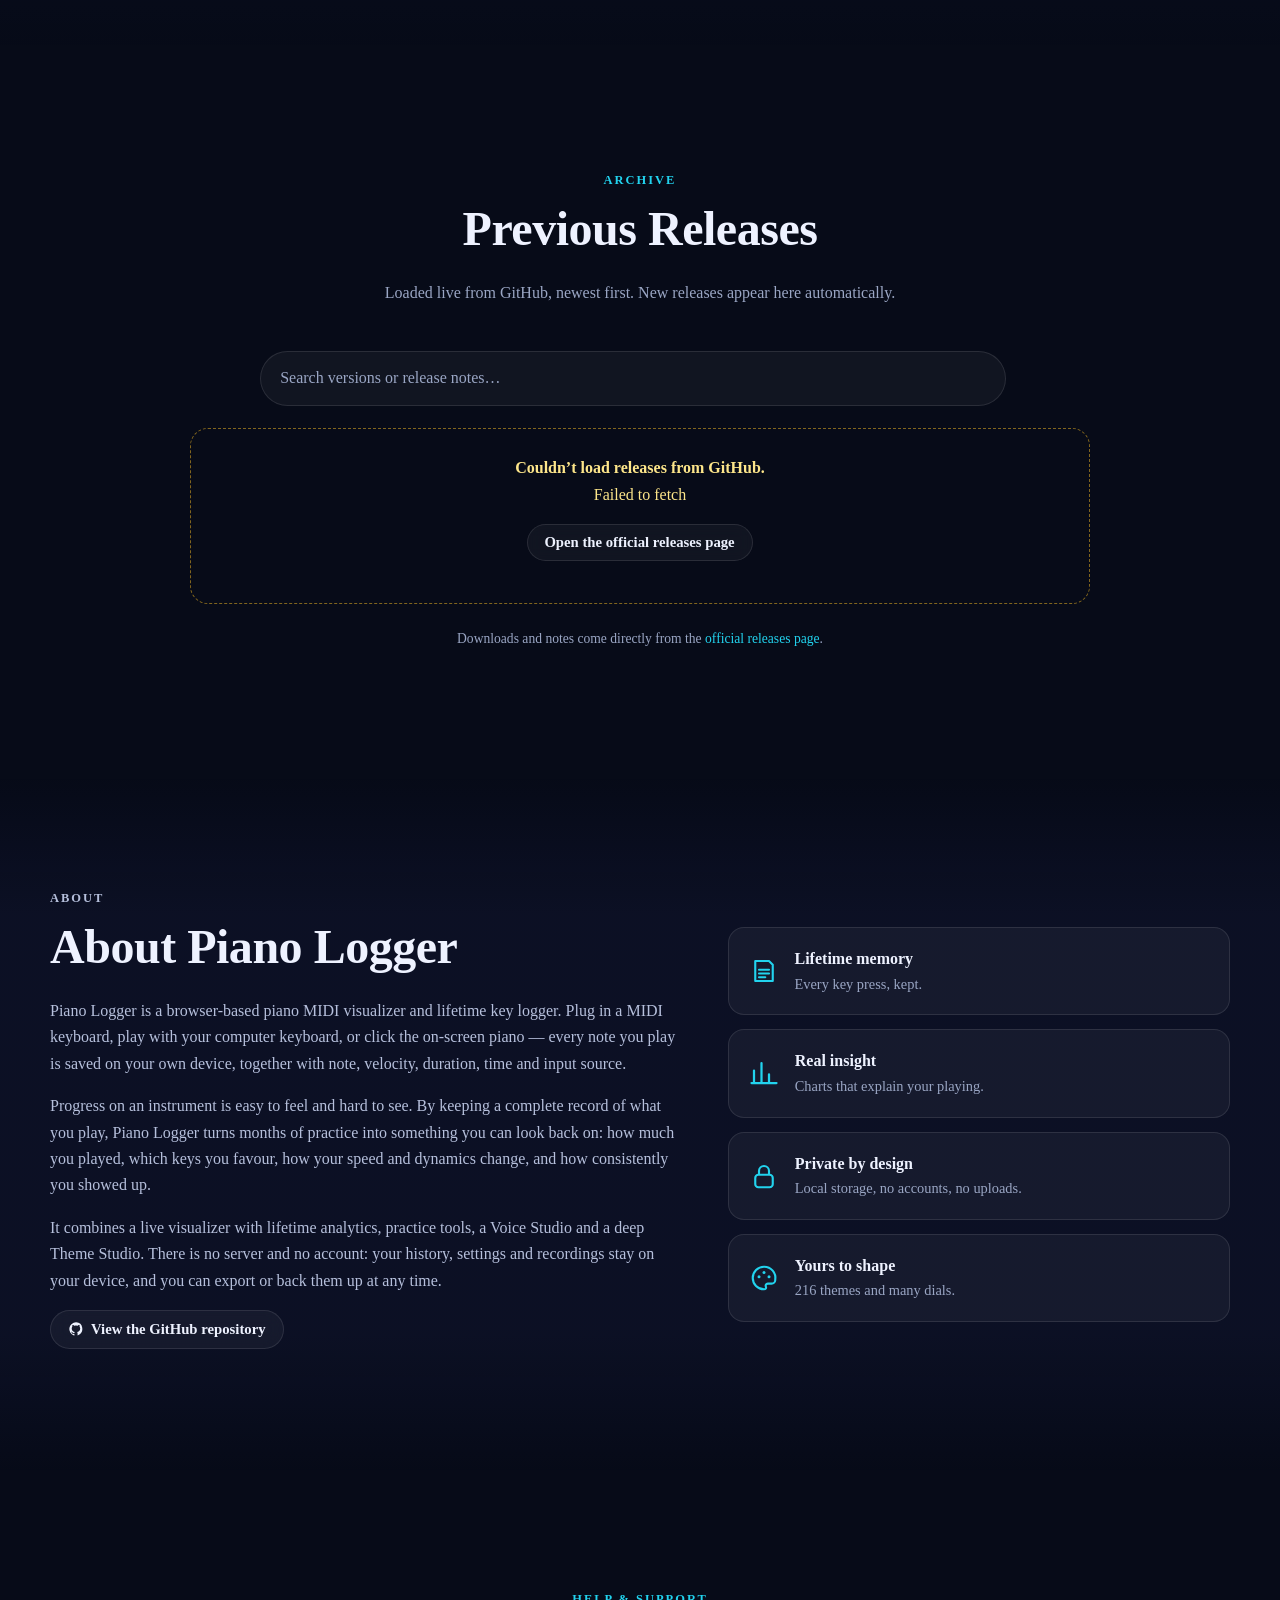
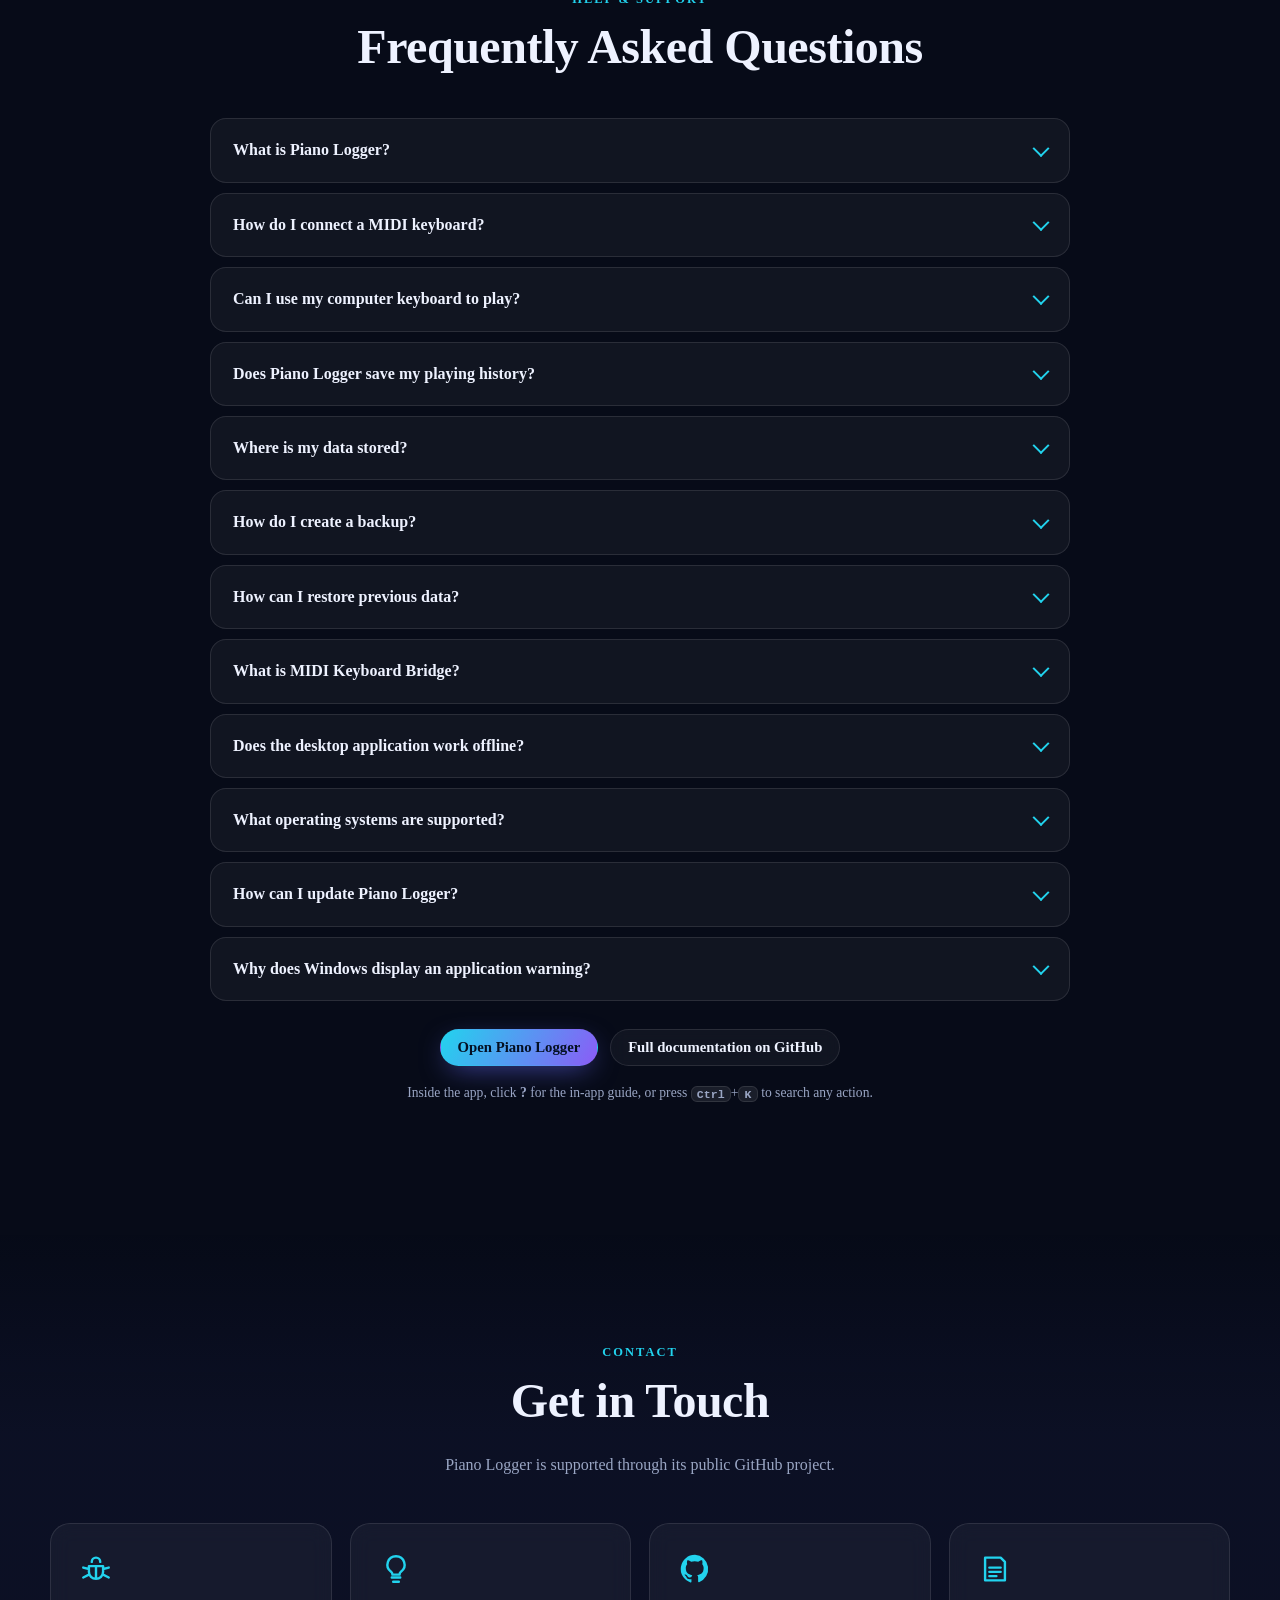
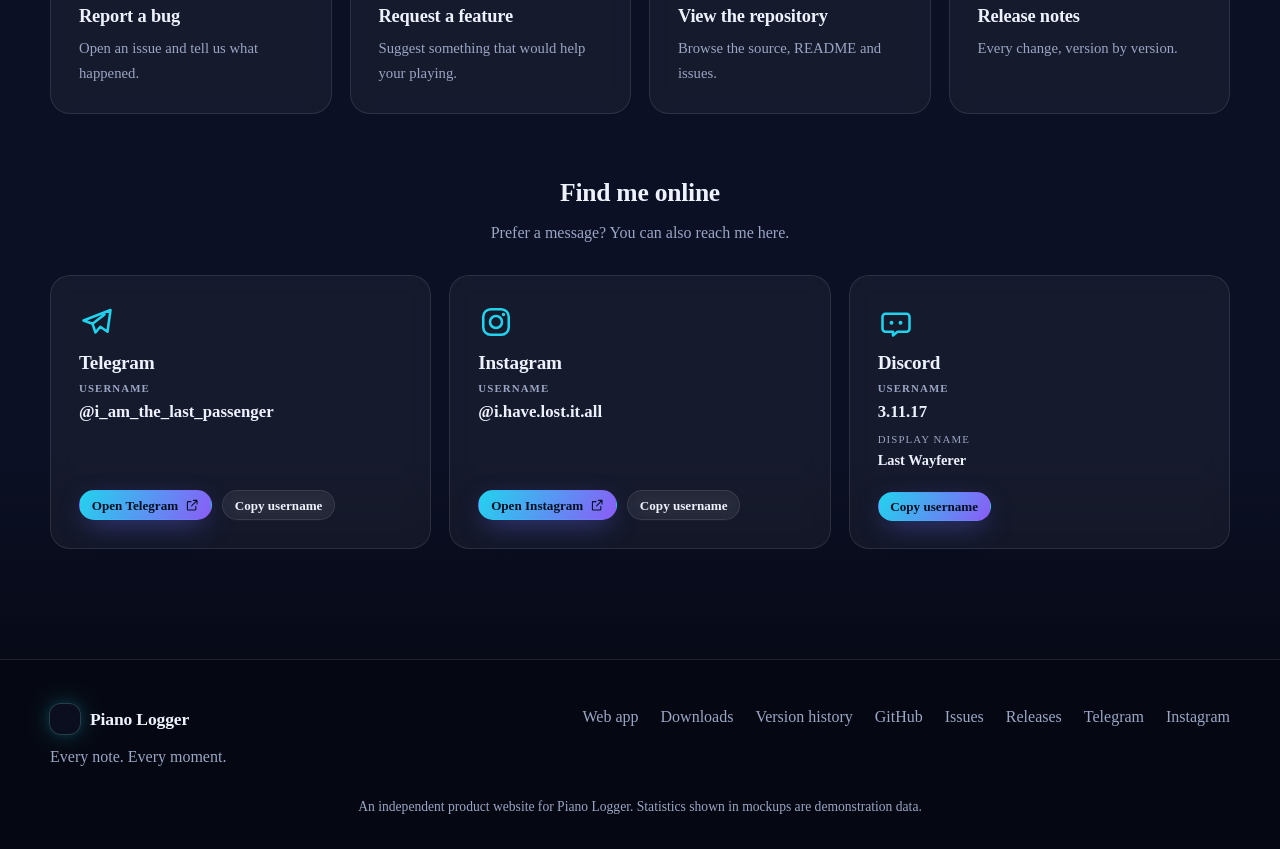
==== commit 0fd06236: "Website 9.1.0: What's new for Light/Dark sheet music, hologram hands, themes and piano videos - "Wha" ====
--- a/index.html
+++ b/index.html
@@ -284,17 +284,20 @@
 </section>
 
 <!-- VERSIONS -->
-<!-- WHAT'S NEW 9.0.0 -->
+<!-- WHAT'S NEW 9.1.0 (and 9.0.0) -->
 <section class="sec alt" id="whats-new" data-section>
   <div class="wrap">
-    <header class="sec-head reveal"><p class="kicker">Version 9.0.0 · 18 November 2026</p><h2>What's new in Piano Logger 9.0.0</h2><p>The biggest update so far: a new Sheet Music workspace, plus fixes and polish.</p></header>
+    <header class="sec-head reveal"><p class="kicker">Version 9.1.0 · 18 November 2026</p><h2>What's new in Piano Logger 9.1.0</h2><p>Light and dark sheet music, calm hologram hands that play your music, visualizer themes, piano videos you can share, and a smoother, easier-to-read app.</p></header>
     <div class="grid reveal">
-      <div class="card"><h3>🎼 Sheet Music</h3><p>A new workspace under <strong>Create</strong> with five parts:</p><ul class="ticks"><li><strong>Library:</strong> keep, rename, copy, delete, export and import your recordings and files</li><li><strong>Recorder:</strong> the recorder moved from Studio, with a Save dialog for MIDI files</li><li><strong>Score:</strong> your music on a proper grand staff, with chord and note names</li><li><strong>MIDI → PDF:</strong> sharp, multi-page PDF export</li><li><strong>Sight reading:</strong> 29 lessons in 6 stages, with new practice sheets checked on your MIDI keyboard</li></ul></div>
-      <div class="card"><h3>🎹 Falling notes</h3><p>Watch any recording or MIDI file as notes falling onto a keyboard, in time with the sound.</p></div>
-      <div class="card"><h3>📅 Practice activity</h3><p>The calendar heatmap moved to <strong>Statistics</strong>, with a read-out for each day.</p></div>
-      <div class="card"><h3>✨ Fixes and polish</h3><ul class="ticks"><li>Chord notes recorded together stay together in playback</li><li>The version chip uses your theme colours instead of the black centre and pulsing ring</li><li>The small staff only redraws while it is visible</li><li>Save dialogs in the Windows app use real Windows dialogs</li></ul></div>
-    </div>
-    <p class="fine center">Full details: <a href="https://github.com/kosandra0/Piano_Logger/releases/tag/app-v9.0.0" target="_blank" rel="noopener">release notes for 9.0.0</a>. Known limits: one instrument per file (or the file's own instruments); PDF text in Western European letters; practice sheets in major keys.</p>
+      <div class="card"><h3>🌗 Light or Dark sheet music</h3><ul class="ticks"><li>Pick <strong>Light</strong> (white paper) or <strong>Dark</strong> (charcoal paper, light notes); the PDF you save uses exactly that look</li><li>Cleaner rests, and chord names that never touch the notes</li><li>Silent opening bars written as one bar with a count; no bar is removed</li><li>Pages filled evenly, so a score no longer ends on a nearly empty page</li></ul></div>
+      <div class="card"><h3>✋ Hologram hands</h3><p>Two life-size, see-through 3D hands glide over the falling-notes keyboard and press each key in time with the sound, with finger numbers on the keys. Styles: Hologram, Glass, Silhouette, Sketch and Soft, in your own colour, see-through amount and size. The fingering is a best guess worked out from the notes, because a MIDI file does not say which finger was used.</p></div>
+      <div class="card"><h3>🎬 Piano videos</h3><p>Export the falling notes, keyboard and hands with the sound as a real <strong>MP4</strong> video: 240p to 1080p; landscape, vertical or square; 30 or 60 frames per second; optional title and performer. The video has its own look settings with a live preview, so you can pick a theme and hand style just for the video.</p></div>
+      <div class="card"><h3>🎨 Themes and colours</h3><p>Six visualizer themes — Aurora, Neon, Blocks, Ember, Midnight glass and Paper — each with its own notes, keyboard and hands, chosen from picture cards in one Settings panel. Pick your own right-hand and left-hand colours or a preset, with a gentle warning when two colours are hard to tell apart.</p></div>
+      <div class="card"><h3>📅 Bigger practice heatmap</h3><p>Statistics → Practice activity now shows up to 12 months with larger day squares, month and weekday labels, today marked and a summary of the period.</p></div>
+      <div class="card"><h3>✨ Easier to read</h3><p>The smallest labels across the app are larger, tables have more room, and keyboard users get one clear focus ring everywhere.</p></div>
+    </div>
+    <div class="reveal" style="margin-top:28px"><h3>Also new in 9.0.0</h3><ul class="ticks"><li><strong>Sheet Music</strong> under Create: Library, Recorder (moved from Studio, with a Save dialog), Score, MIDI → PDF and a 29-lesson sight-reading course</li><li><strong>Falling notes</strong> for any recording or MIDI file</li><li>The practice heatmap moved to Statistics; chord notes recorded together stay together</li></ul></div>
+    <p class="fine center">Full details: <a href="https://github.com/kosandra0/Piano_Logger/releases" target="_blank" rel="noopener">release notes</a>. Known limits: the fingering of the 3D hands is a best guess; video recording runs in real time; PDF text in Western European letters; practice sheets in major keys.</p>
   </div>
 </section>
 
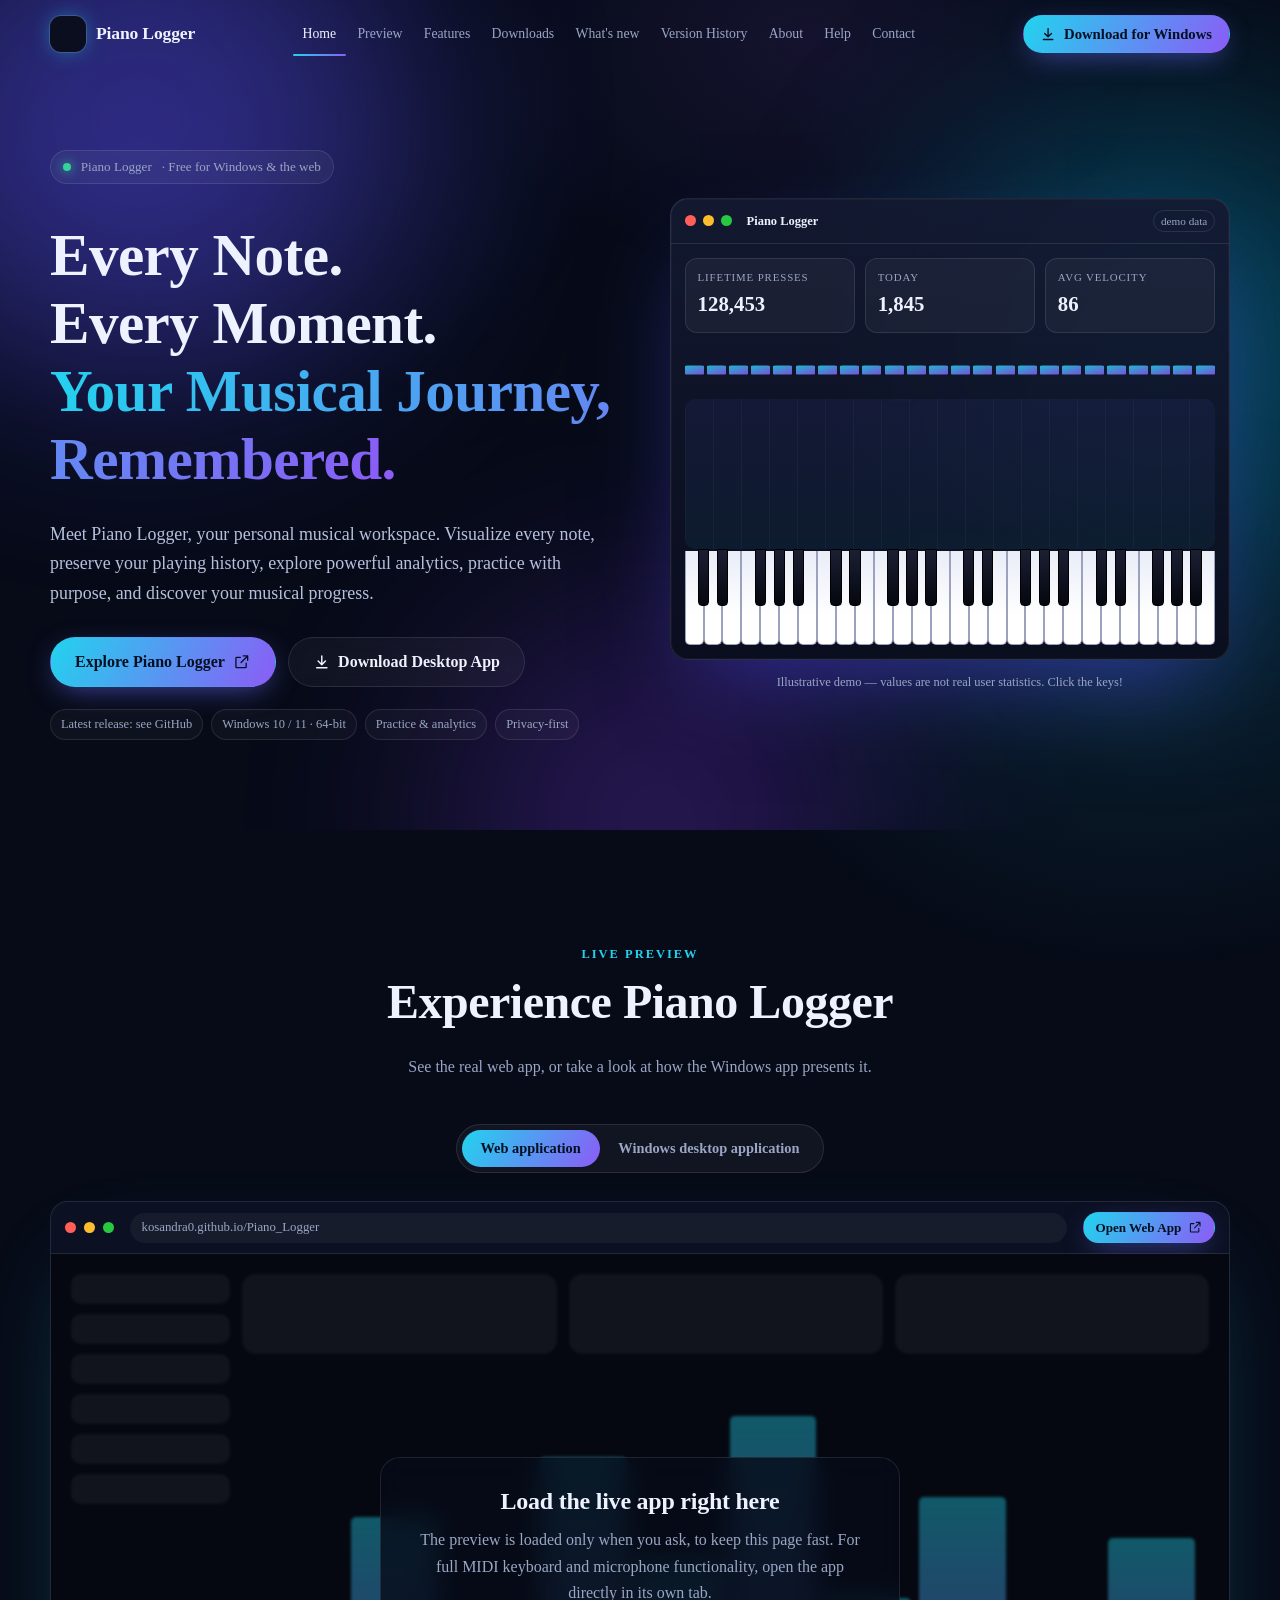
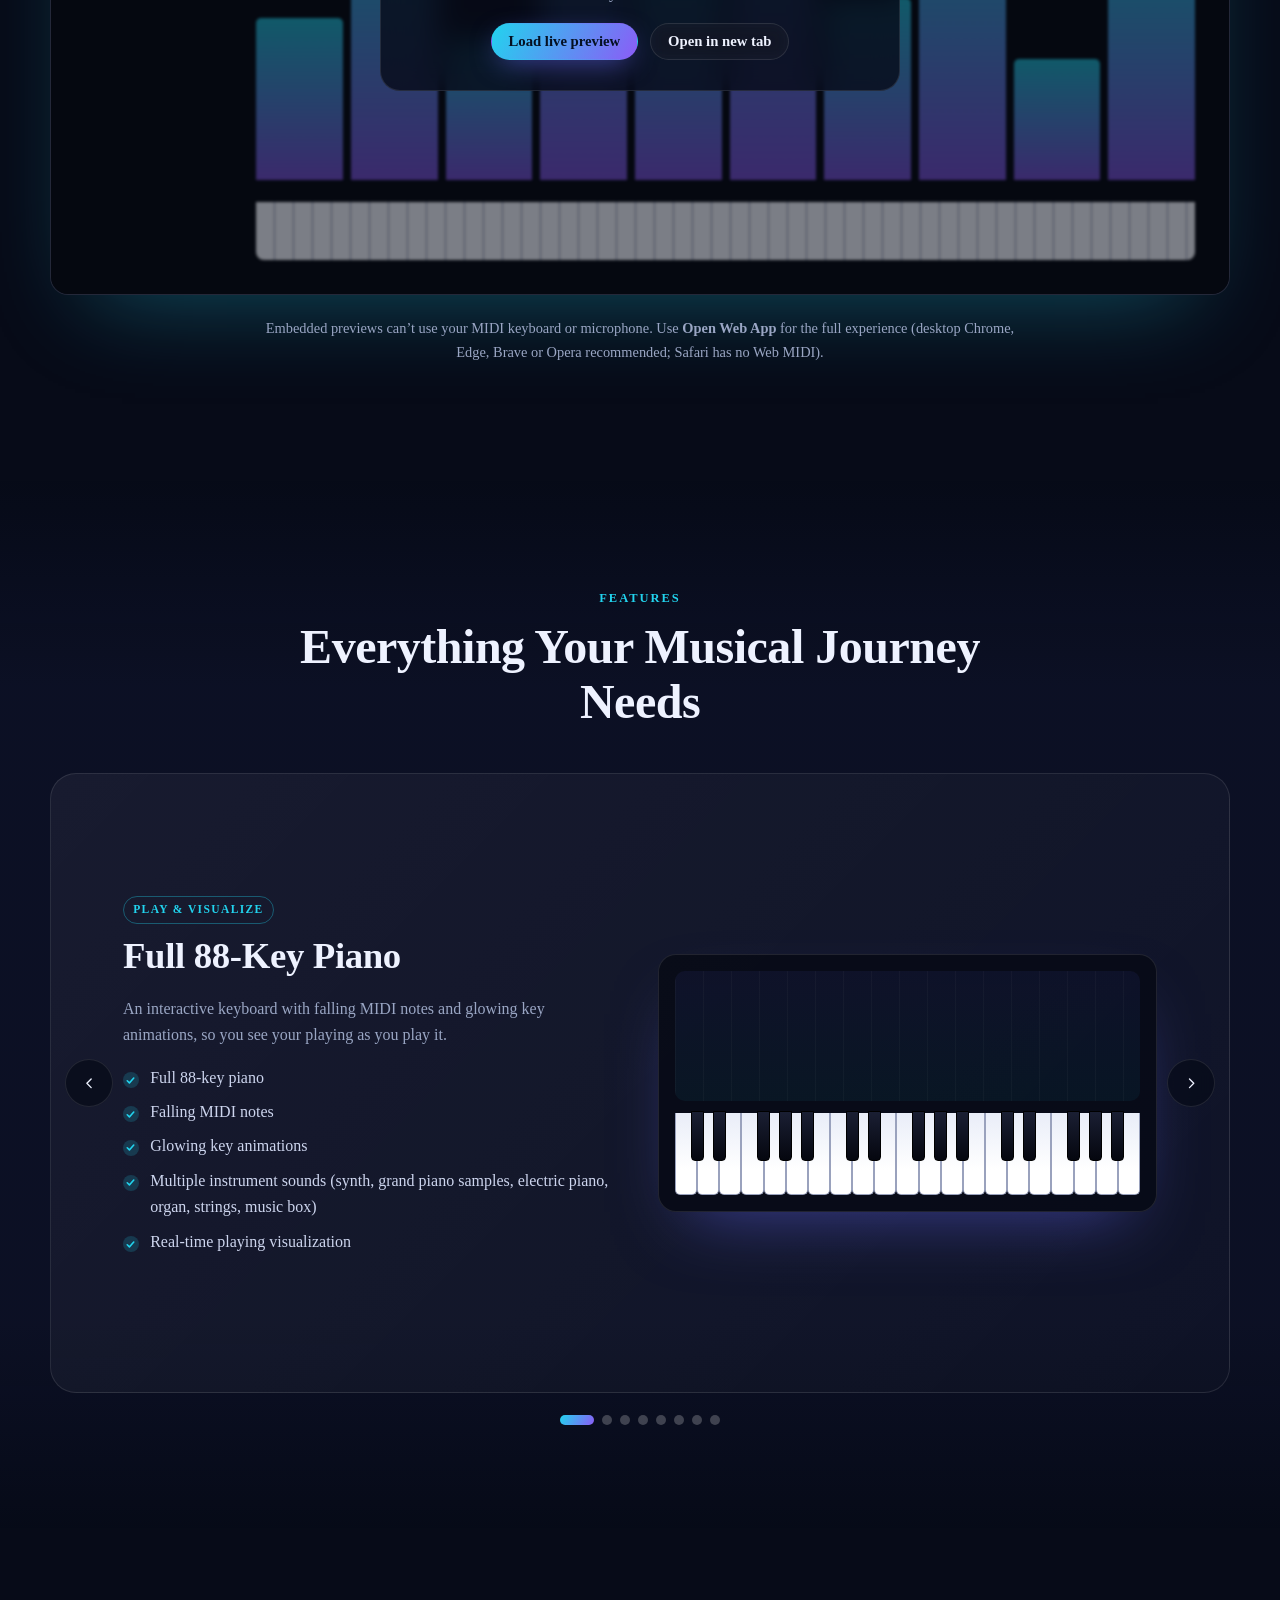
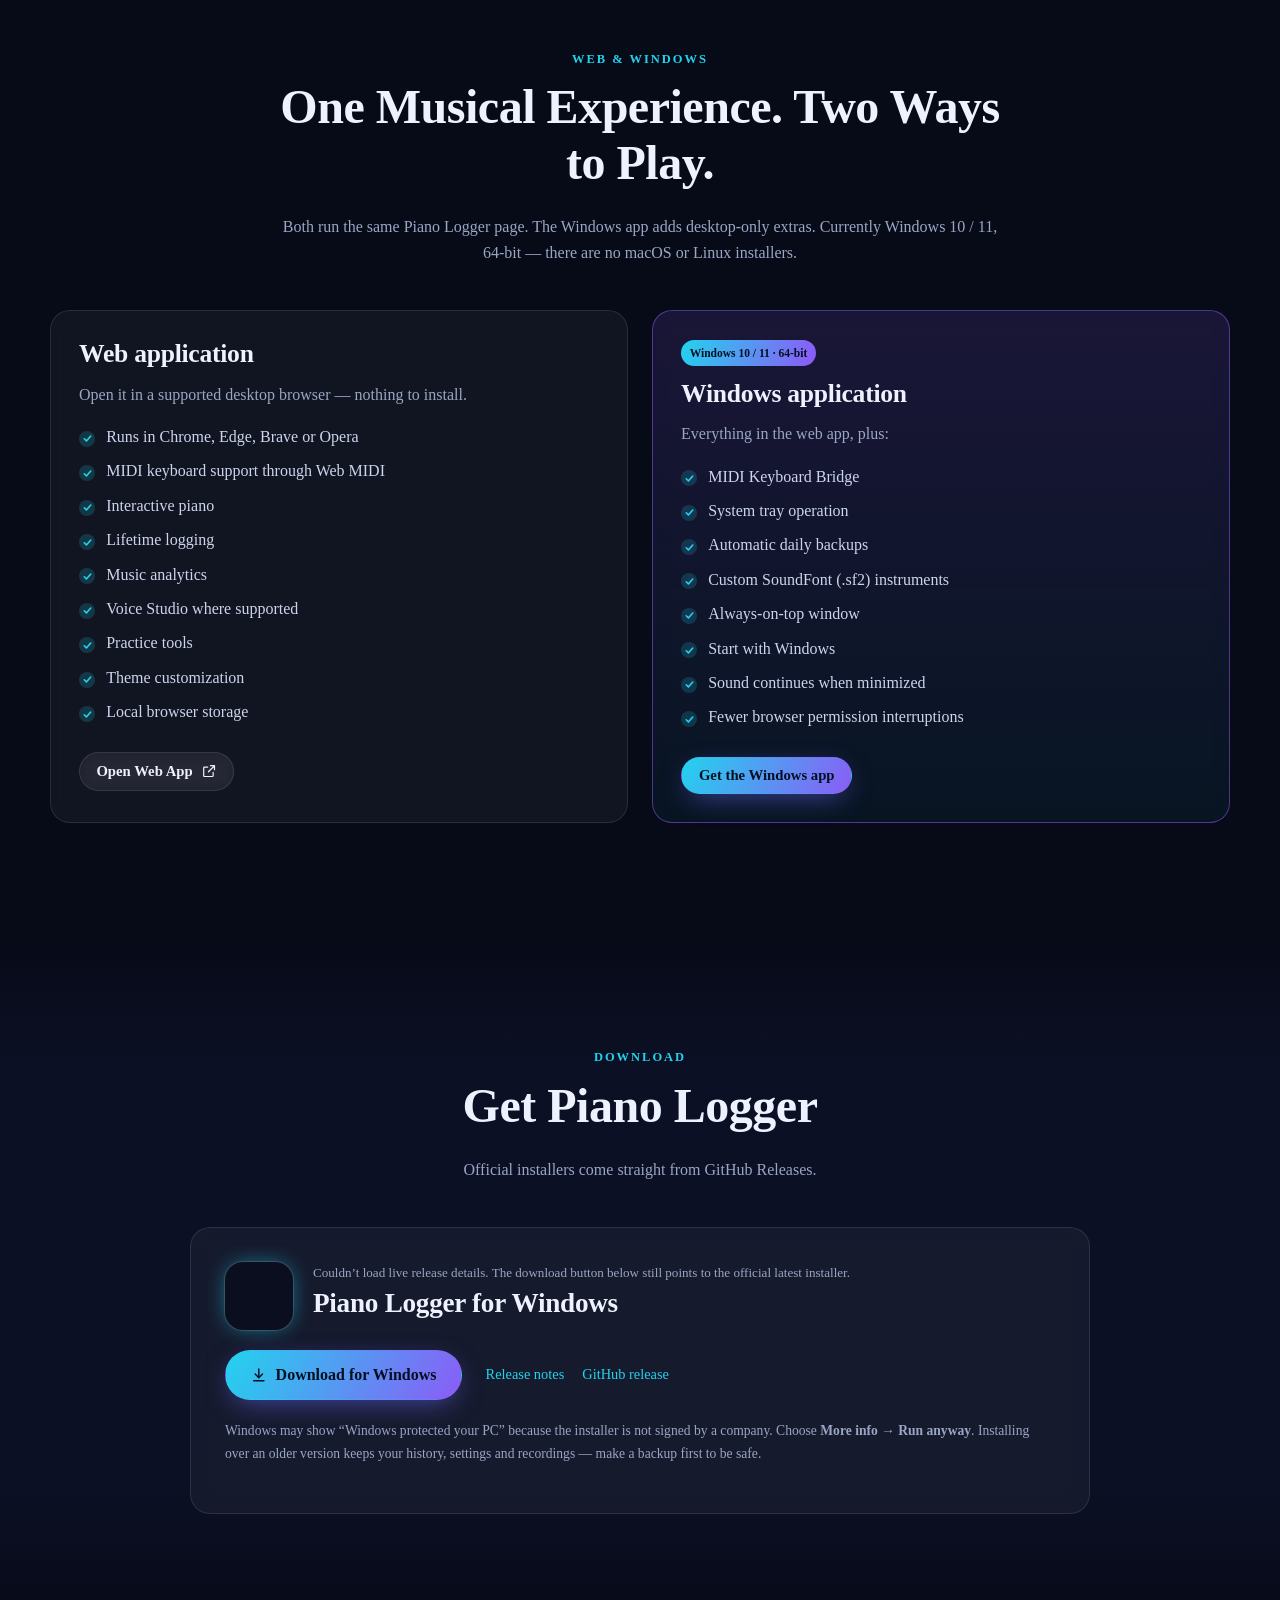
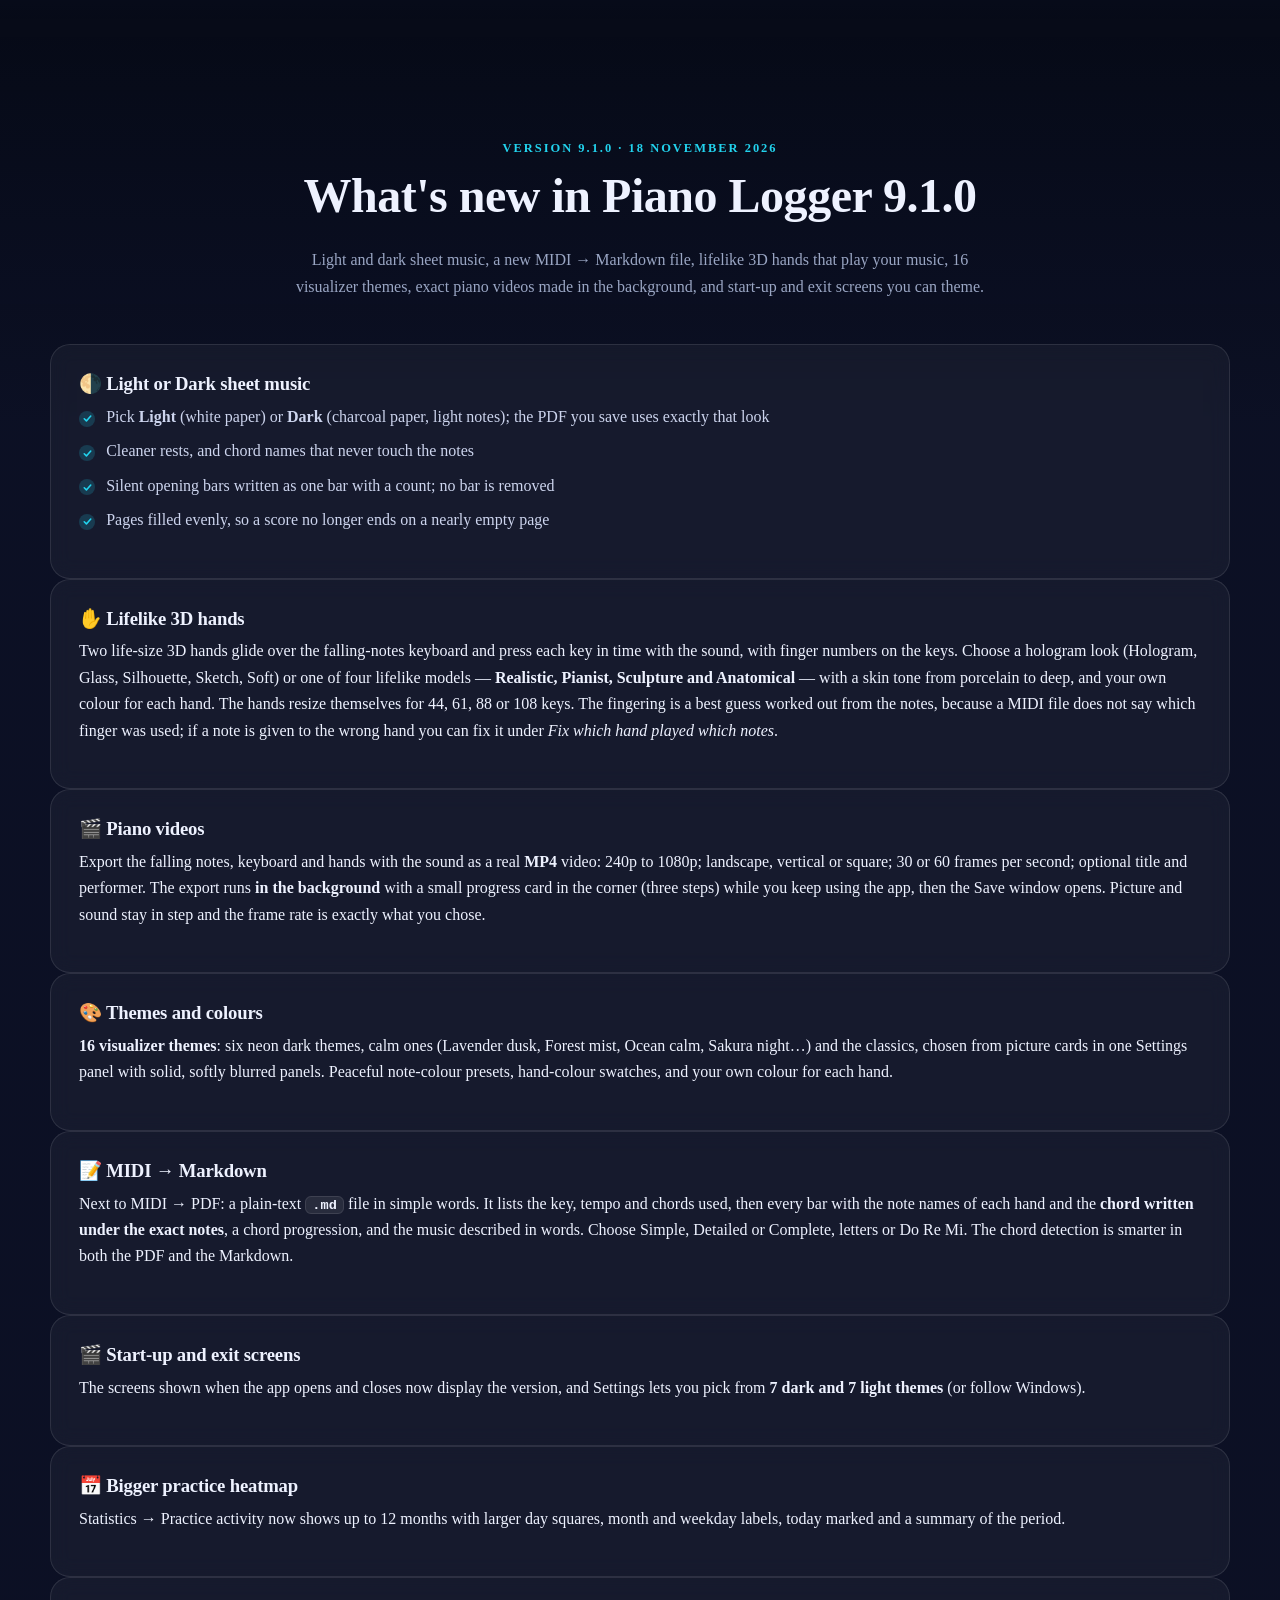
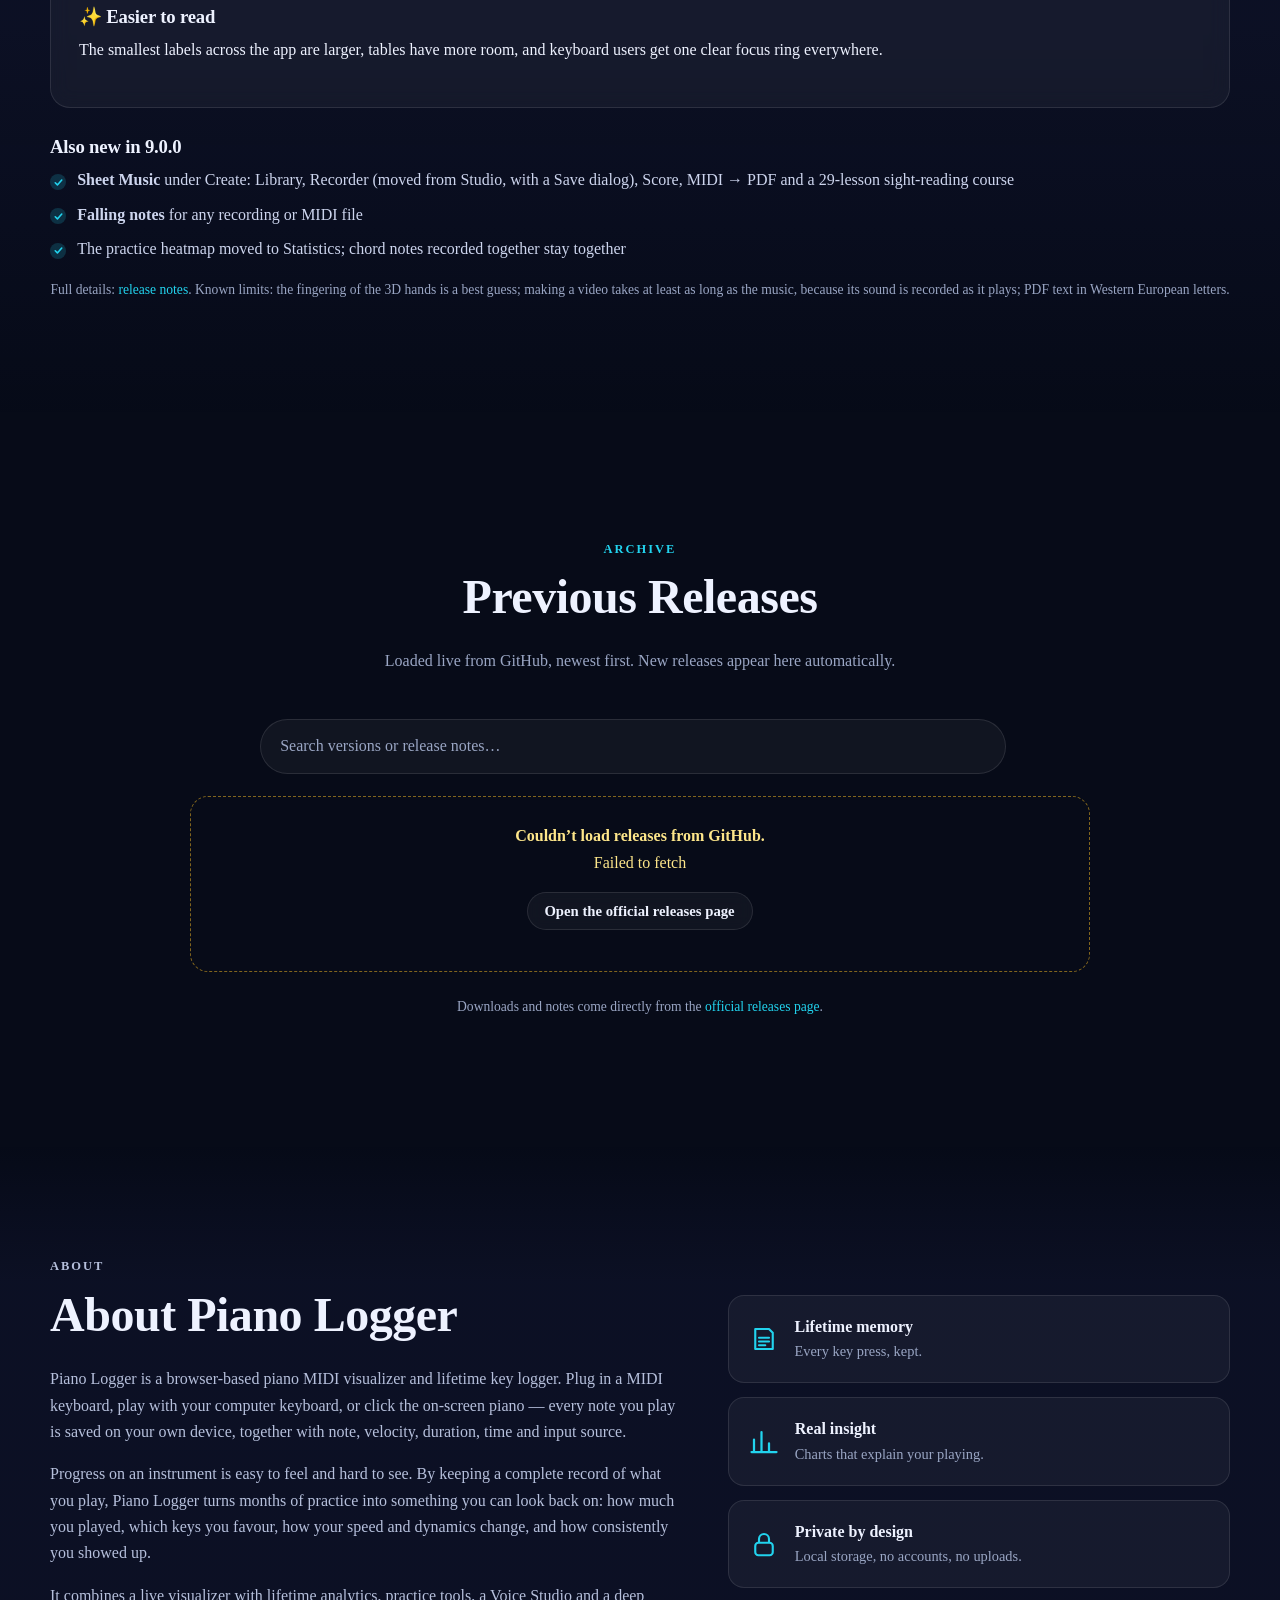
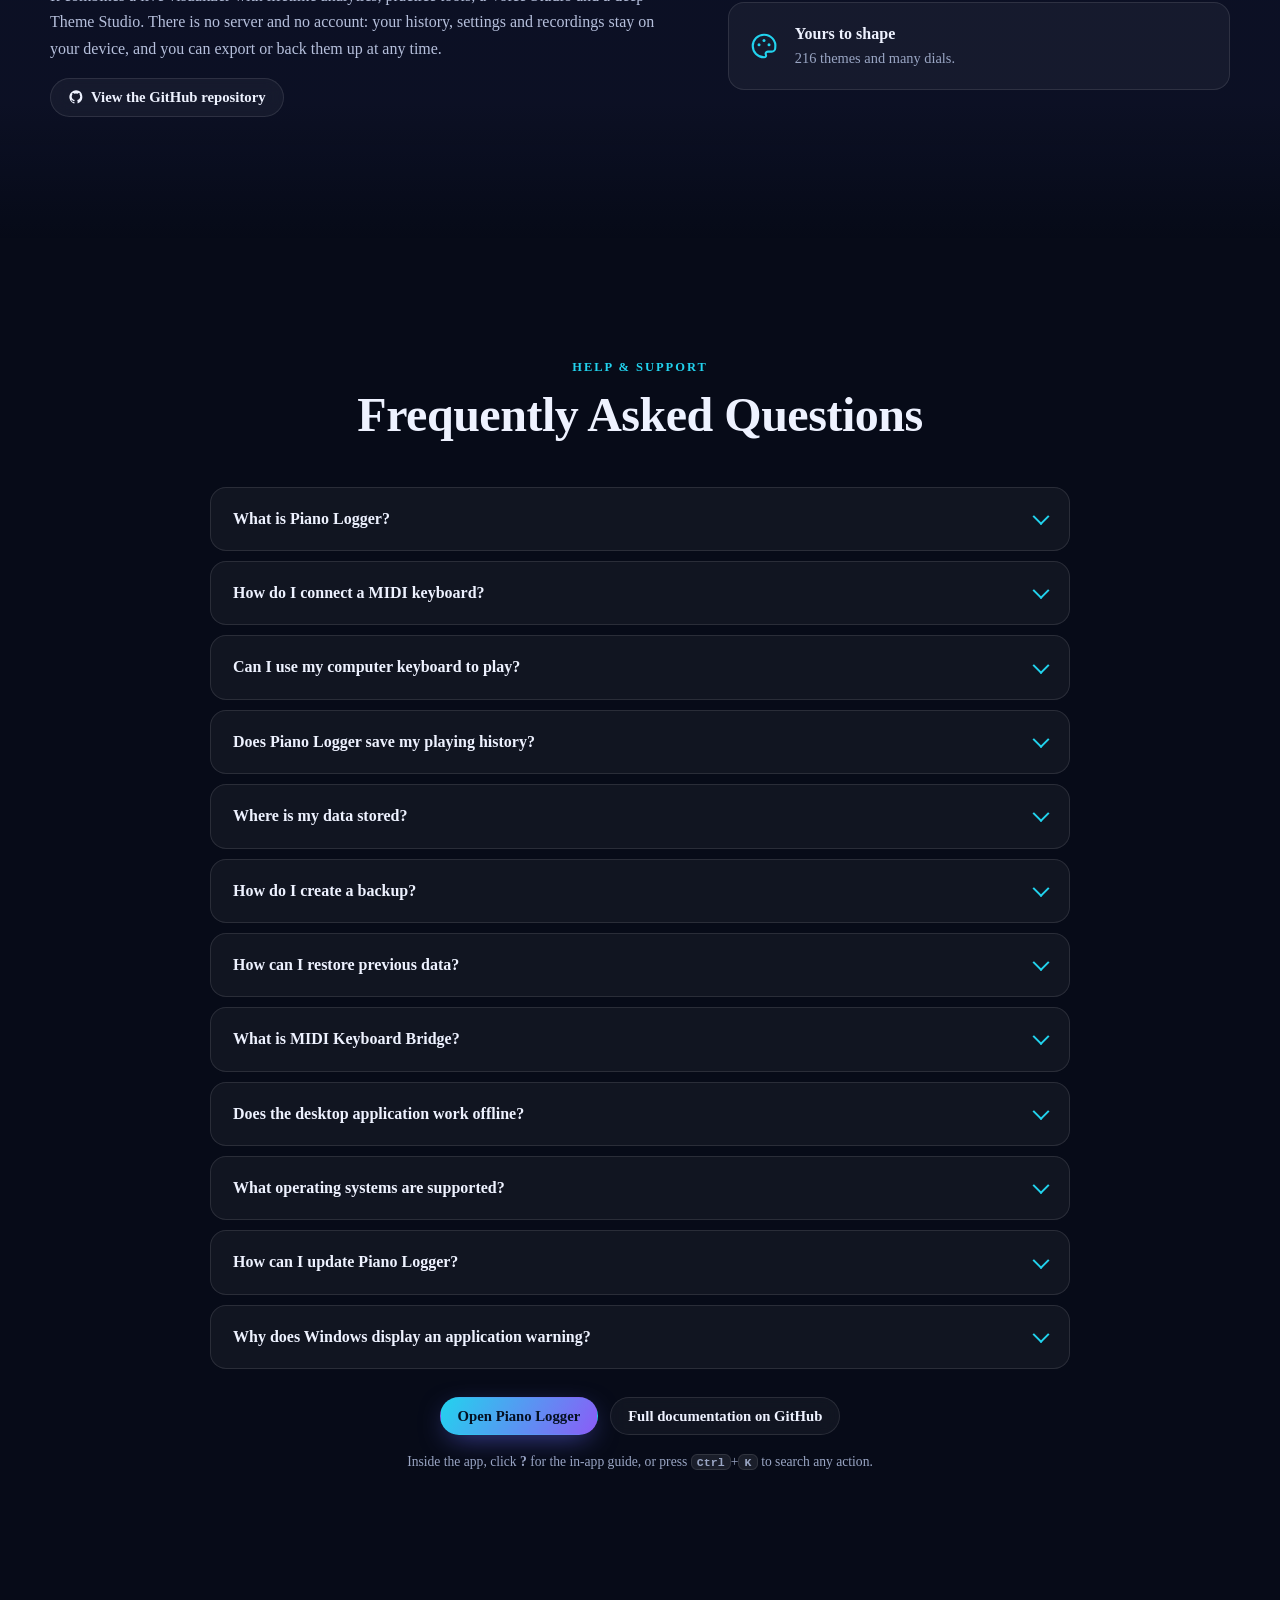
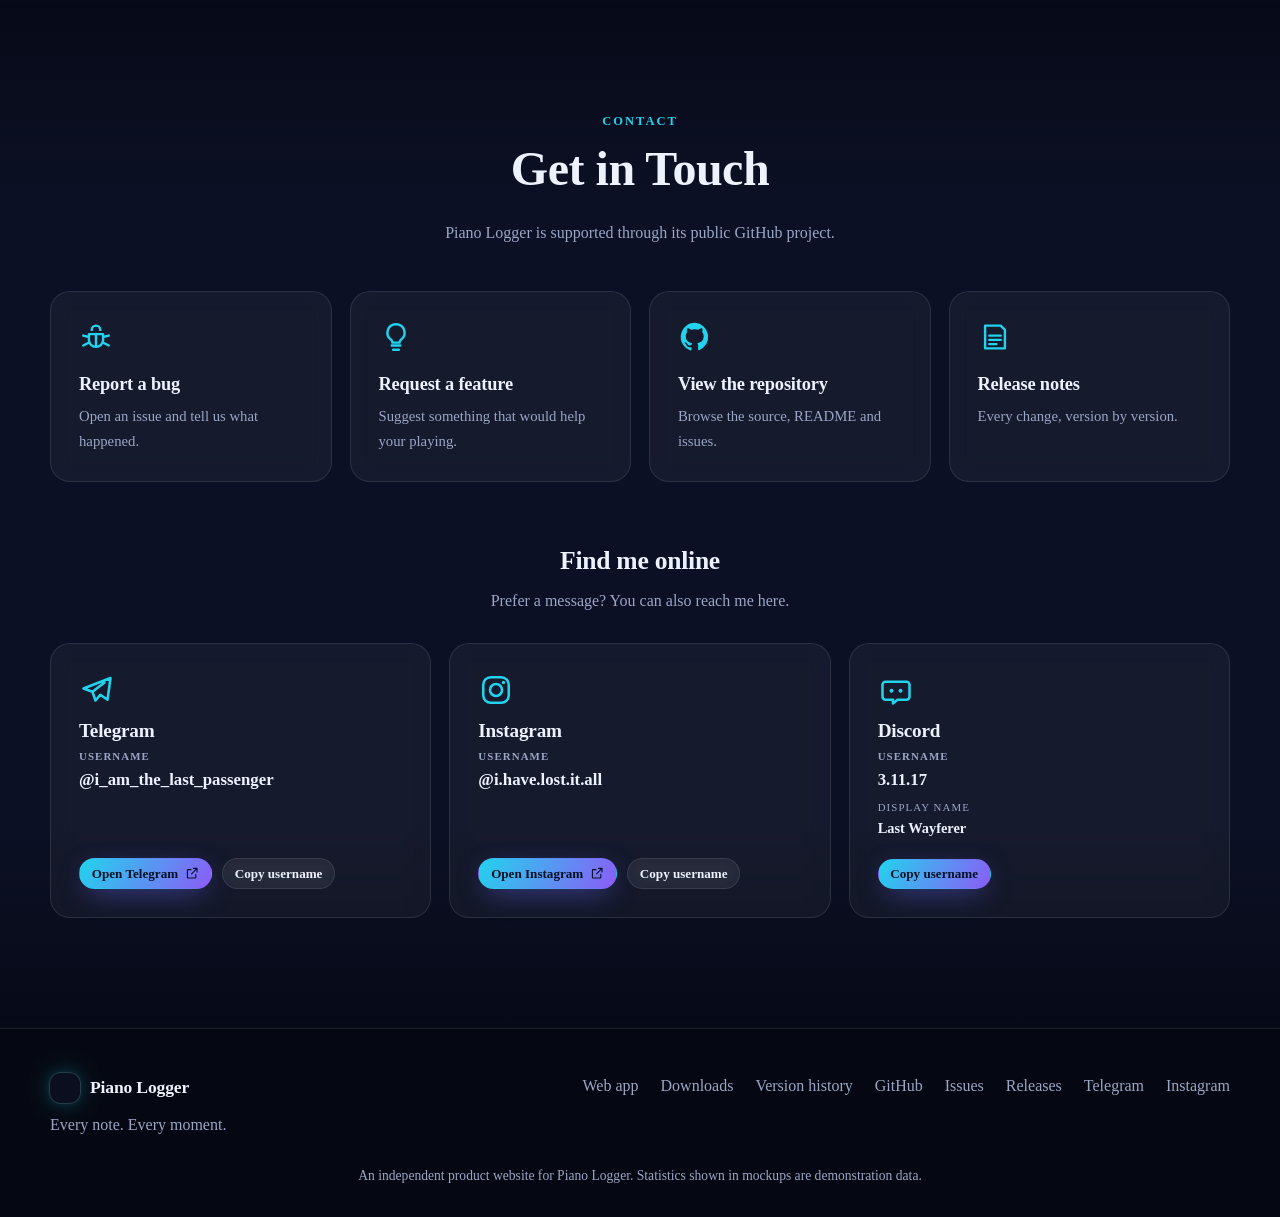
==== commit 037aae3b: "Website 9.1.0: update What's new (lifelike hands, 16 themes, Markdown, background video) Co-Authored" ====
--- a/index.html
+++ b/index.html
@@ -287,17 +287,19 @@
 <!-- WHAT'S NEW 9.1.0 (and 9.0.0) -->
 <section class="sec alt" id="whats-new" data-section>
   <div class="wrap">
-    <header class="sec-head reveal"><p class="kicker">Version 9.1.0 · 18 November 2026</p><h2>What's new in Piano Logger 9.1.0</h2><p>Light and dark sheet music, calm hologram hands that play your music, visualizer themes, piano videos you can share, and a smoother, easier-to-read app.</p></header>
+    <header class="sec-head reveal"><p class="kicker">Version 9.1.0 · 18 November 2026</p><h2>What's new in Piano Logger 9.1.0</h2><p>Light and dark sheet music, a new MIDI → Markdown file, lifelike 3D hands that play your music, 16 visualizer themes, exact piano videos made in the background, and start-up and exit screens you can theme.</p></header>
     <div class="grid reveal">
       <div class="card"><h3>🌗 Light or Dark sheet music</h3><ul class="ticks"><li>Pick <strong>Light</strong> (white paper) or <strong>Dark</strong> (charcoal paper, light notes); the PDF you save uses exactly that look</li><li>Cleaner rests, and chord names that never touch the notes</li><li>Silent opening bars written as one bar with a count; no bar is removed</li><li>Pages filled evenly, so a score no longer ends on a nearly empty page</li></ul></div>
-      <div class="card"><h3>✋ Hologram hands</h3><p>Two life-size, see-through 3D hands glide over the falling-notes keyboard and press each key in time with the sound, with finger numbers on the keys. Styles: Hologram, Glass, Silhouette, Sketch and Soft, in your own colour, see-through amount and size. The fingering is a best guess worked out from the notes, because a MIDI file does not say which finger was used.</p></div>
-      <div class="card"><h3>🎬 Piano videos</h3><p>Export the falling notes, keyboard and hands with the sound as a real <strong>MP4</strong> video: 240p to 1080p; landscape, vertical or square; 30 or 60 frames per second; optional title and performer. The video has its own look settings with a live preview, so you can pick a theme and hand style just for the video.</p></div>
-      <div class="card"><h3>🎨 Themes and colours</h3><p>Six visualizer themes — Aurora, Neon, Blocks, Ember, Midnight glass and Paper — each with its own notes, keyboard and hands, chosen from picture cards in one Settings panel. Pick your own right-hand and left-hand colours or a preset, with a gentle warning when two colours are hard to tell apart.</p></div>
+      <div class="card"><h3>✋ Lifelike 3D hands</h3><p>Two life-size 3D hands glide over the falling-notes keyboard and press each key in time with the sound, with finger numbers on the keys. Choose a hologram look (Hologram, Glass, Silhouette, Sketch, Soft) or one of four lifelike models — <strong>Realistic, Pianist, Sculpture and Anatomical</strong> — with a skin tone from porcelain to deep, and your own colour for each hand. The hands resize themselves for 44, 61, 88 or 108 keys. The fingering is a best guess worked out from the notes, because a MIDI file does not say which finger was used; if a note is given to the wrong hand you can fix it under <em>Fix which hand played which notes</em>.</p></div>
+      <div class="card"><h3>🎬 Piano videos</h3><p>Export the falling notes, keyboard and hands with the sound as a real <strong>MP4</strong> video: 240p to 1080p; landscape, vertical or square; 30 or 60 frames per second; optional title and performer. The export runs <strong>in the background</strong> with a small progress card in the corner (three steps) while you keep using the app, then the Save window opens. Picture and sound stay in step and the frame rate is exactly what you chose.</p></div>
+      <div class="card"><h3>🎨 Themes and colours</h3><p><strong>16 visualizer themes</strong>: six neon dark themes, calm ones (Lavender dusk, Forest mist, Ocean calm, Sakura night…) and the classics, chosen from picture cards in one Settings panel with solid, softly blurred panels. Peaceful note-colour presets, hand-colour swatches, and your own colour for each hand.</p></div>
+      <div class="card"><h3>📝 MIDI → Markdown</h3><p>Next to MIDI → PDF: a plain-text <code>.md</code> file in simple words. It lists the key, tempo and chords used, then every bar with the note names of each hand and the <strong>chord written under the exact notes</strong>, a chord progression, and the music described in words. Choose Simple, Detailed or Complete, letters or Do Re Mi. The chord detection is smarter in both the PDF and the Markdown.</p></div>
+      <div class="card"><h3>🎬 Start-up and exit screens</h3><p>The screens shown when the app opens and closes now display the version, and Settings lets you pick from <strong>7 dark and 7 light themes</strong> (or follow Windows).</p></div>
       <div class="card"><h3>📅 Bigger practice heatmap</h3><p>Statistics → Practice activity now shows up to 12 months with larger day squares, month and weekday labels, today marked and a summary of the period.</p></div>
       <div class="card"><h3>✨ Easier to read</h3><p>The smallest labels across the app are larger, tables have more room, and keyboard users get one clear focus ring everywhere.</p></div>
     </div>
     <div class="reveal" style="margin-top:28px"><h3>Also new in 9.0.0</h3><ul class="ticks"><li><strong>Sheet Music</strong> under Create: Library, Recorder (moved from Studio, with a Save dialog), Score, MIDI → PDF and a 29-lesson sight-reading course</li><li><strong>Falling notes</strong> for any recording or MIDI file</li><li>The practice heatmap moved to Statistics; chord notes recorded together stay together</li></ul></div>
-    <p class="fine center">Full details: <a href="https://github.com/kosandra0/Piano_Logger/releases" target="_blank" rel="noopener">release notes</a>. Known limits: the fingering of the 3D hands is a best guess; video recording runs in real time; PDF text in Western European letters; practice sheets in major keys.</p>
+    <p class="fine center">Full details: <a href="https://github.com/kosandra0/Piano_Logger/releases" target="_blank" rel="noopener">release notes</a>. Known limits: the fingering of the 3D hands is a best guess; making a video takes at least as long as the music, because its sound is recorded as it plays; PDF text in Western European letters.</p>
   </div>
 </section>
 
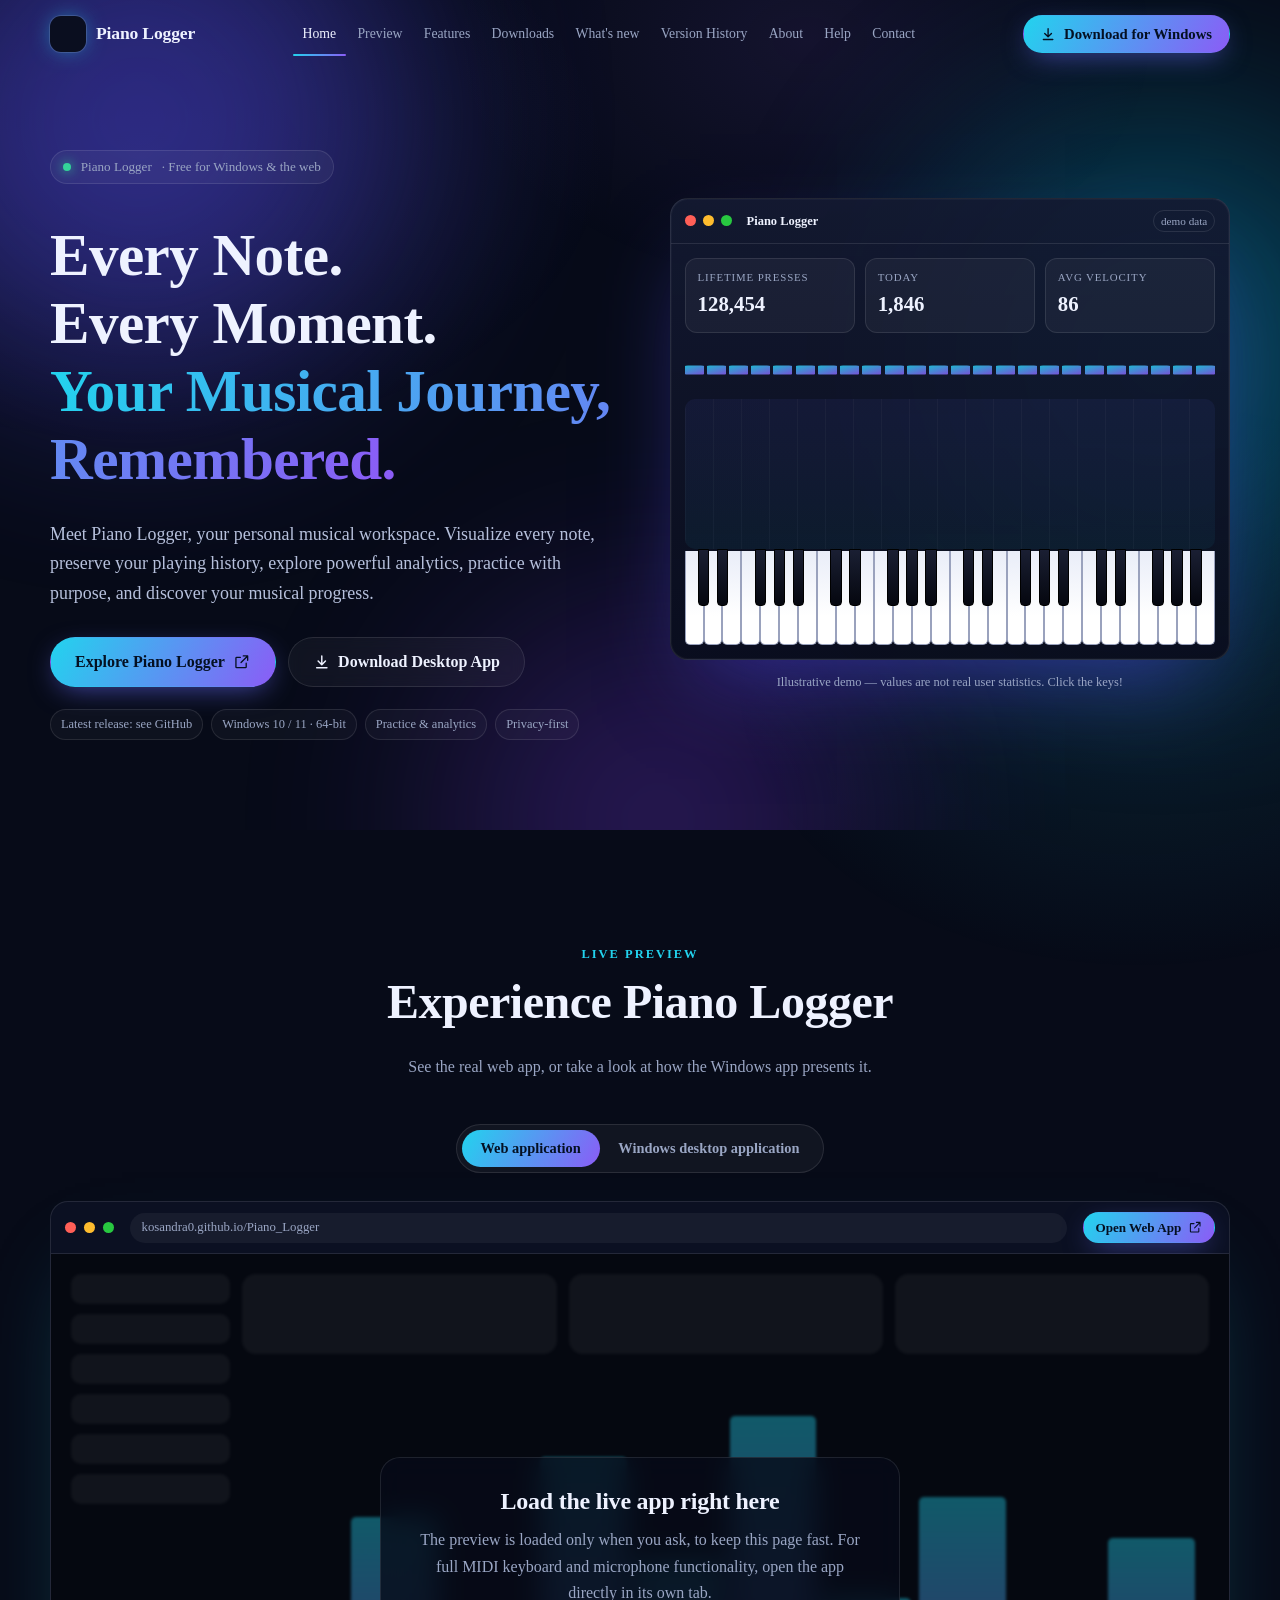
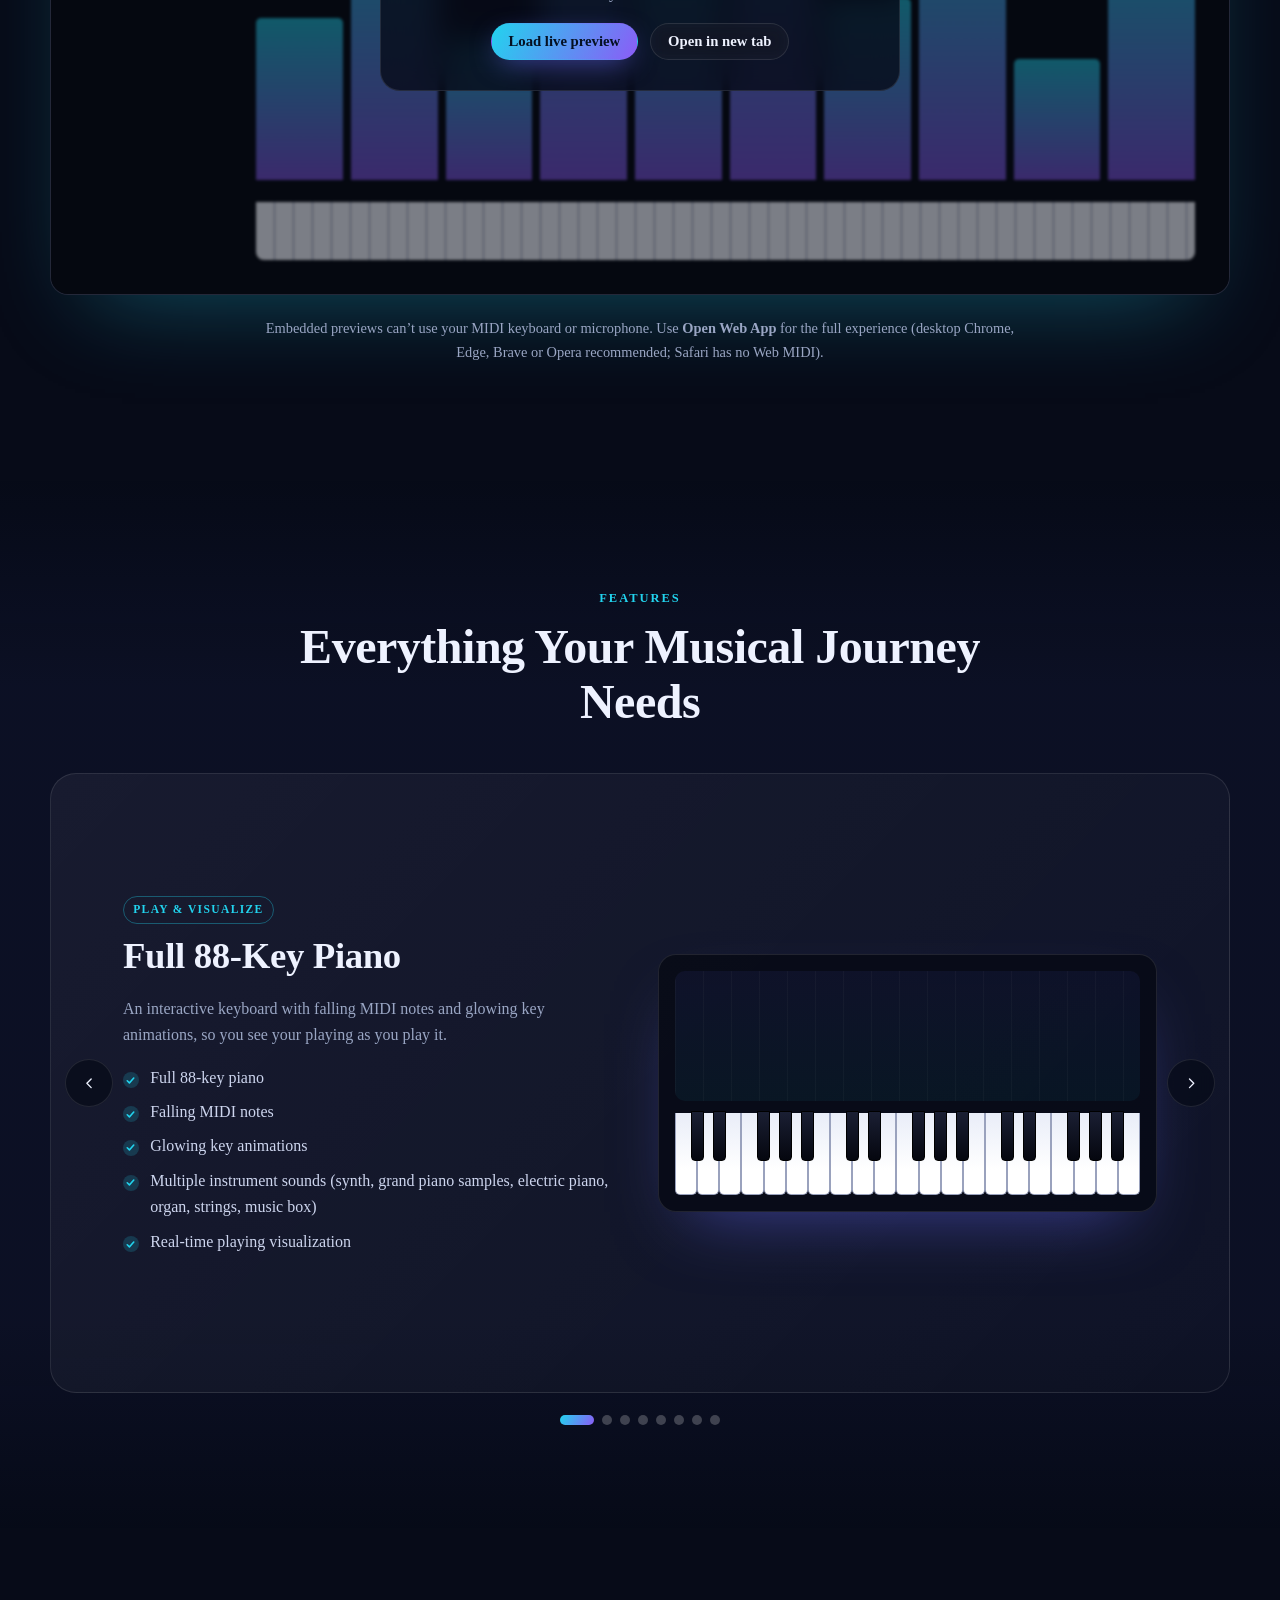
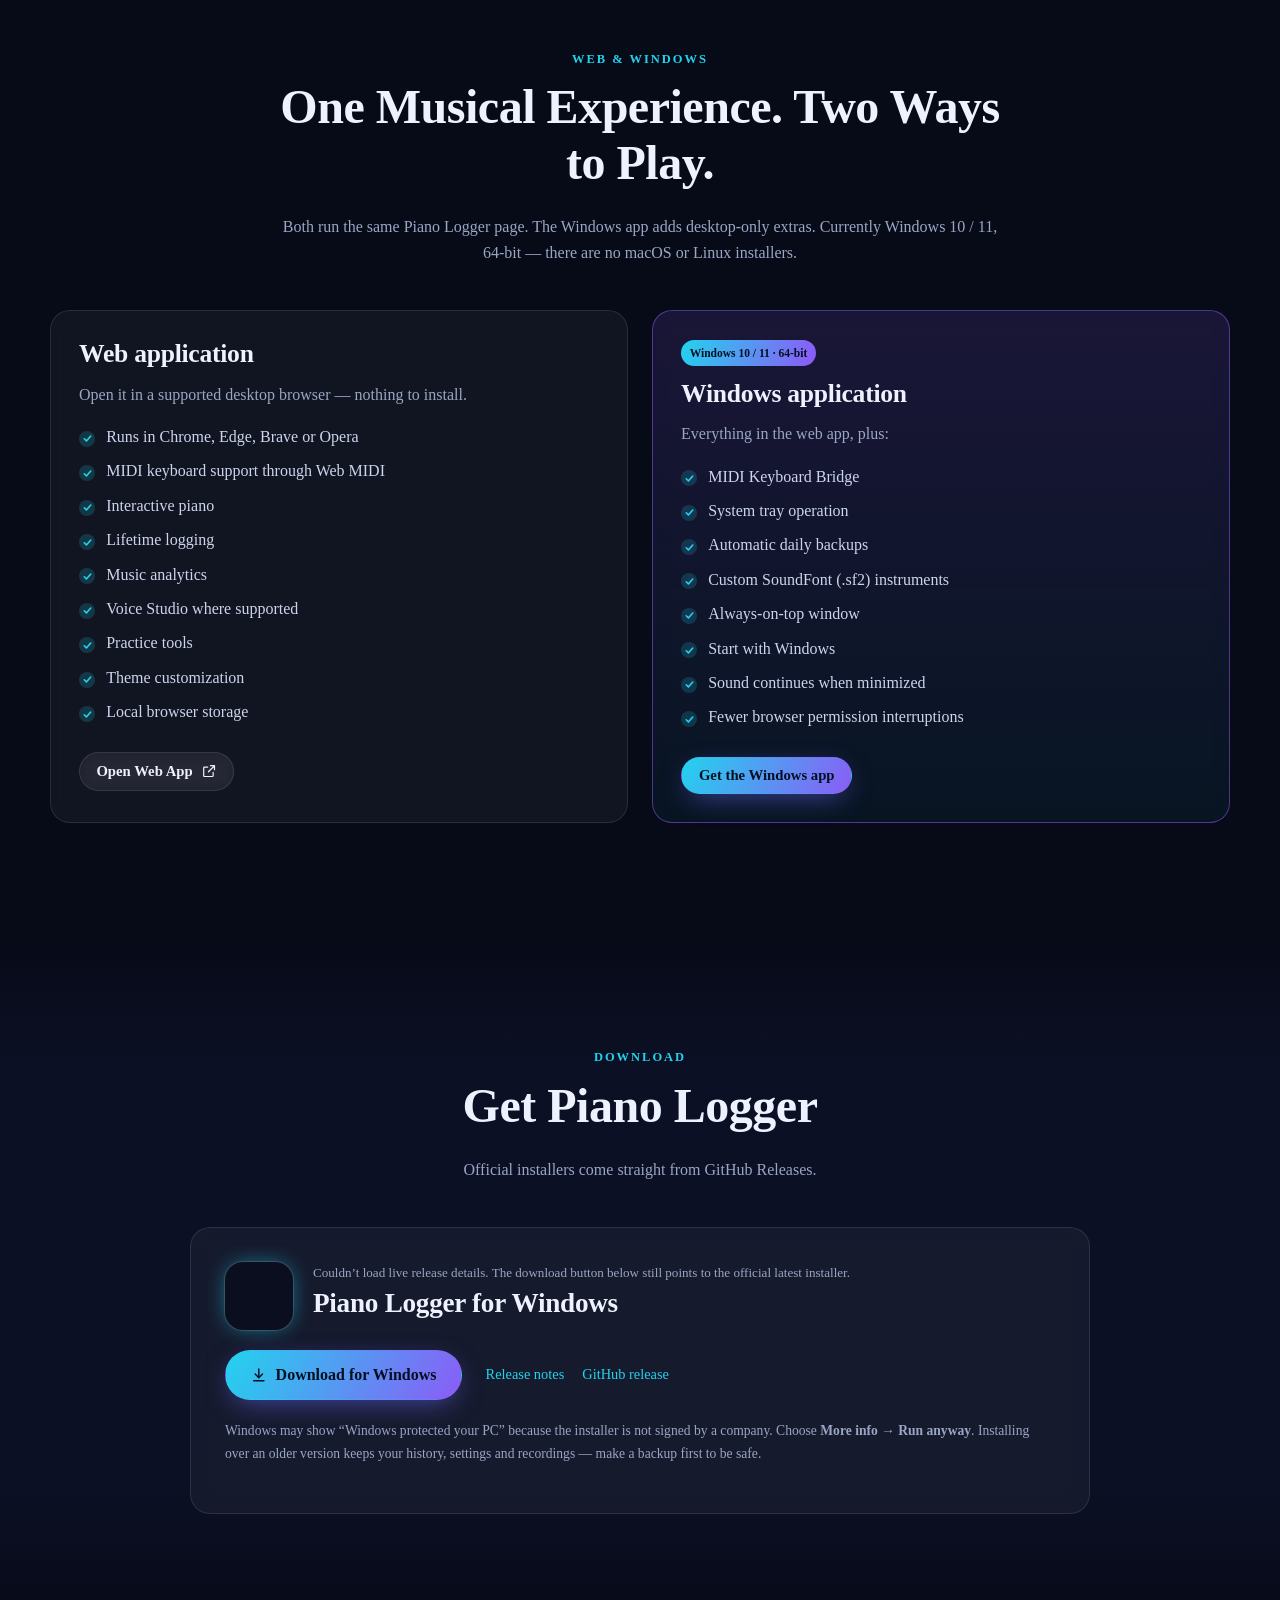
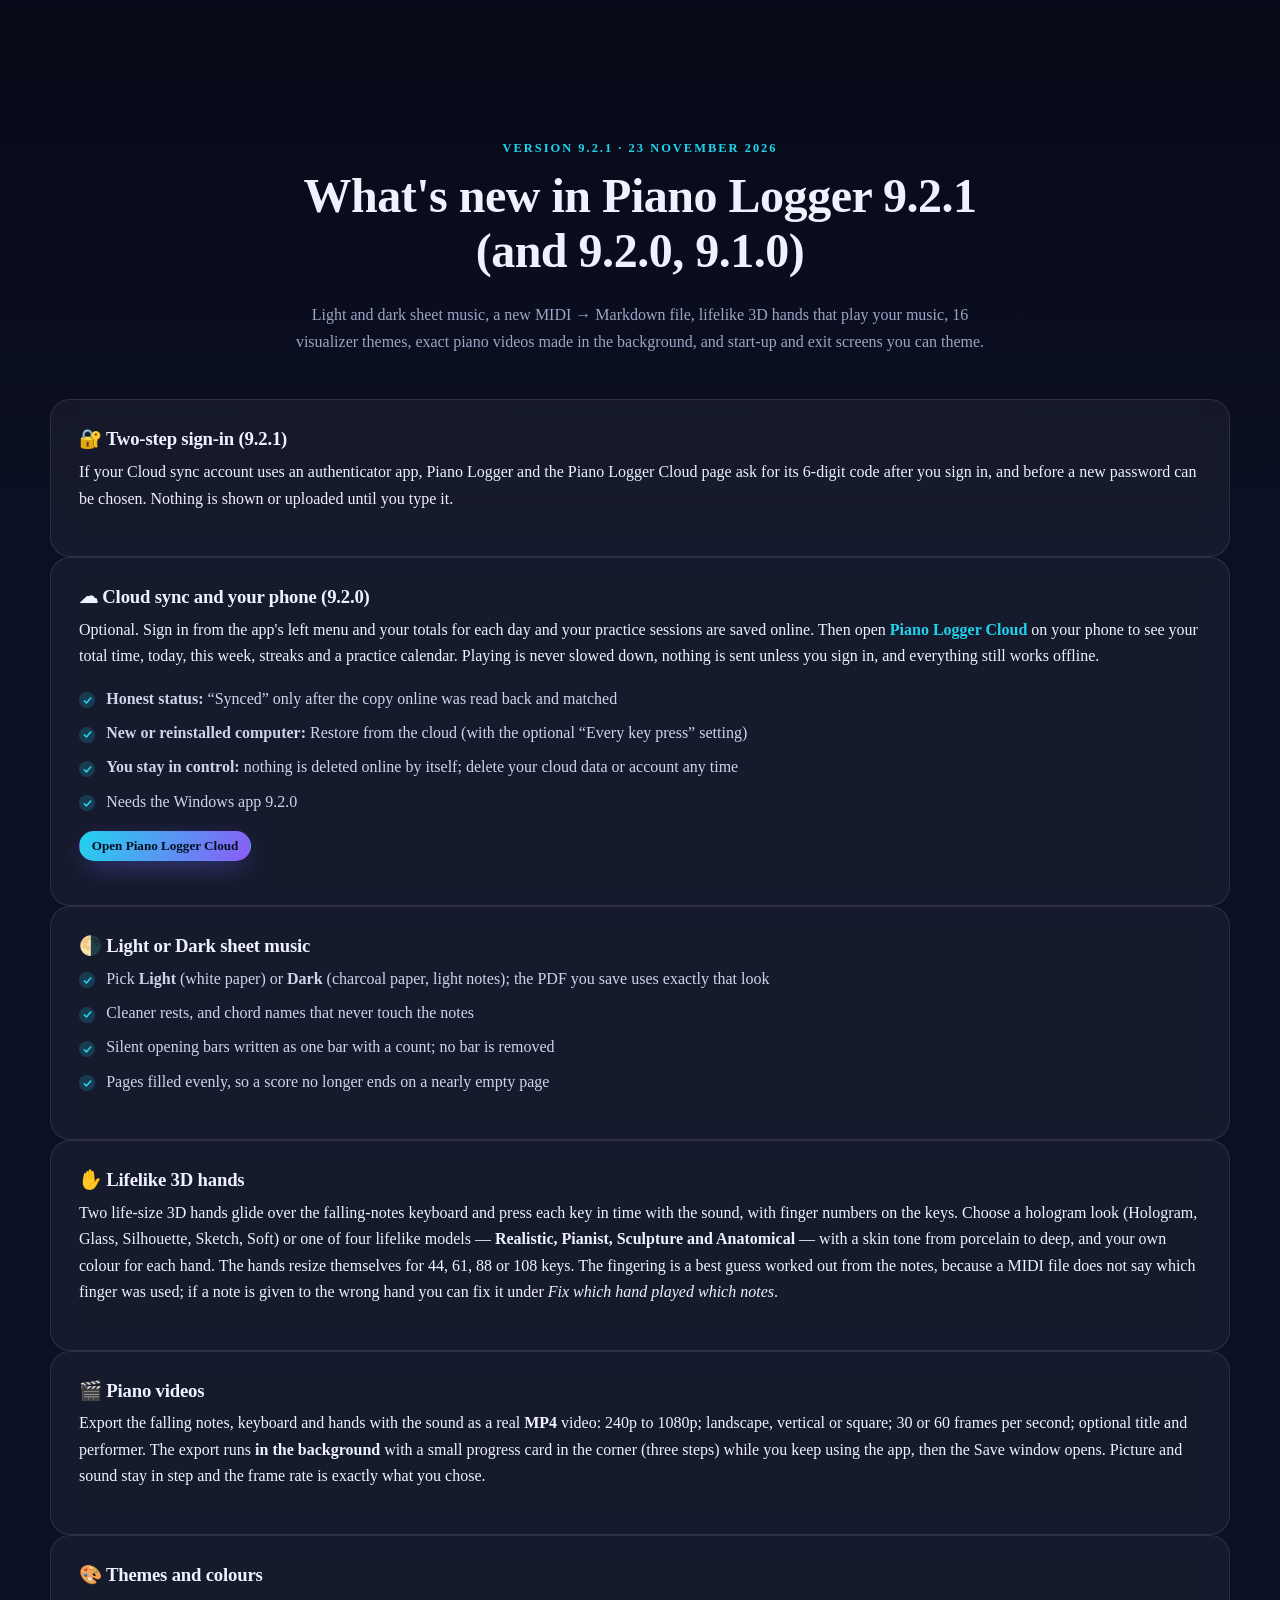
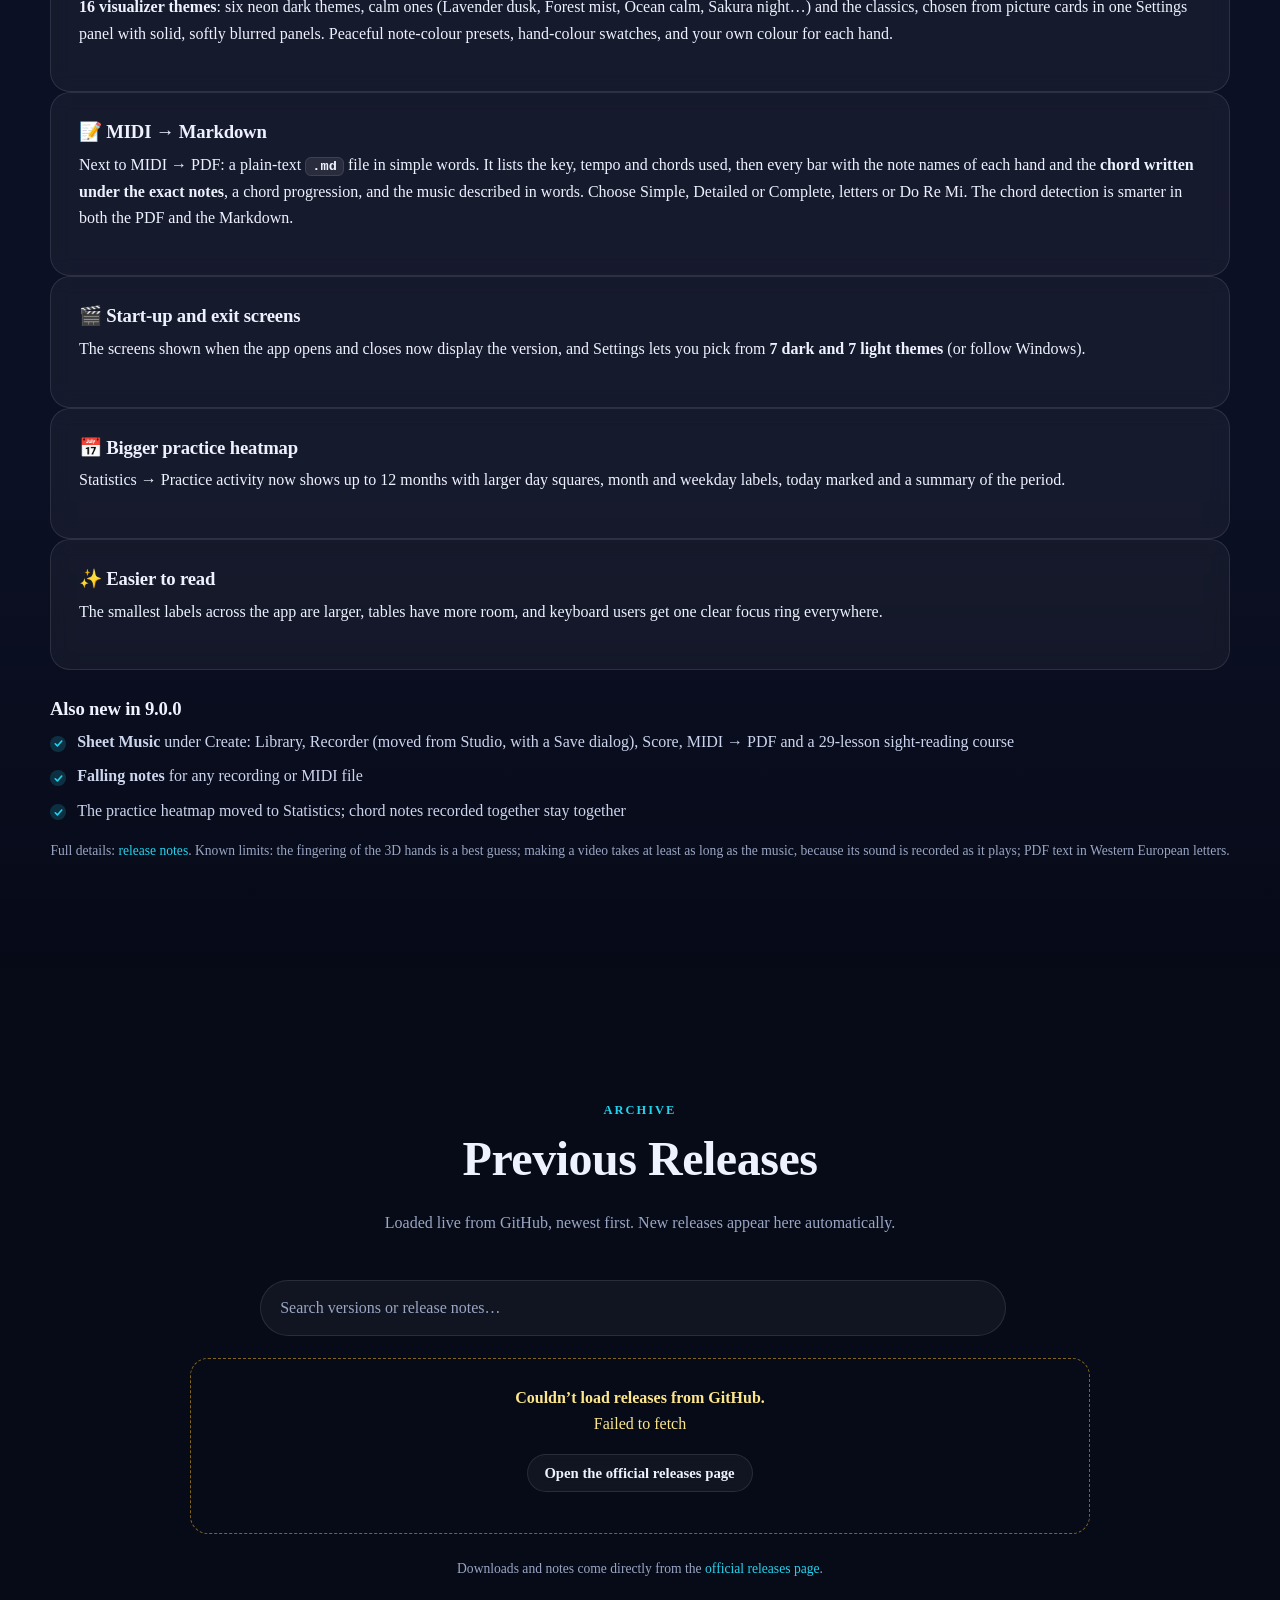
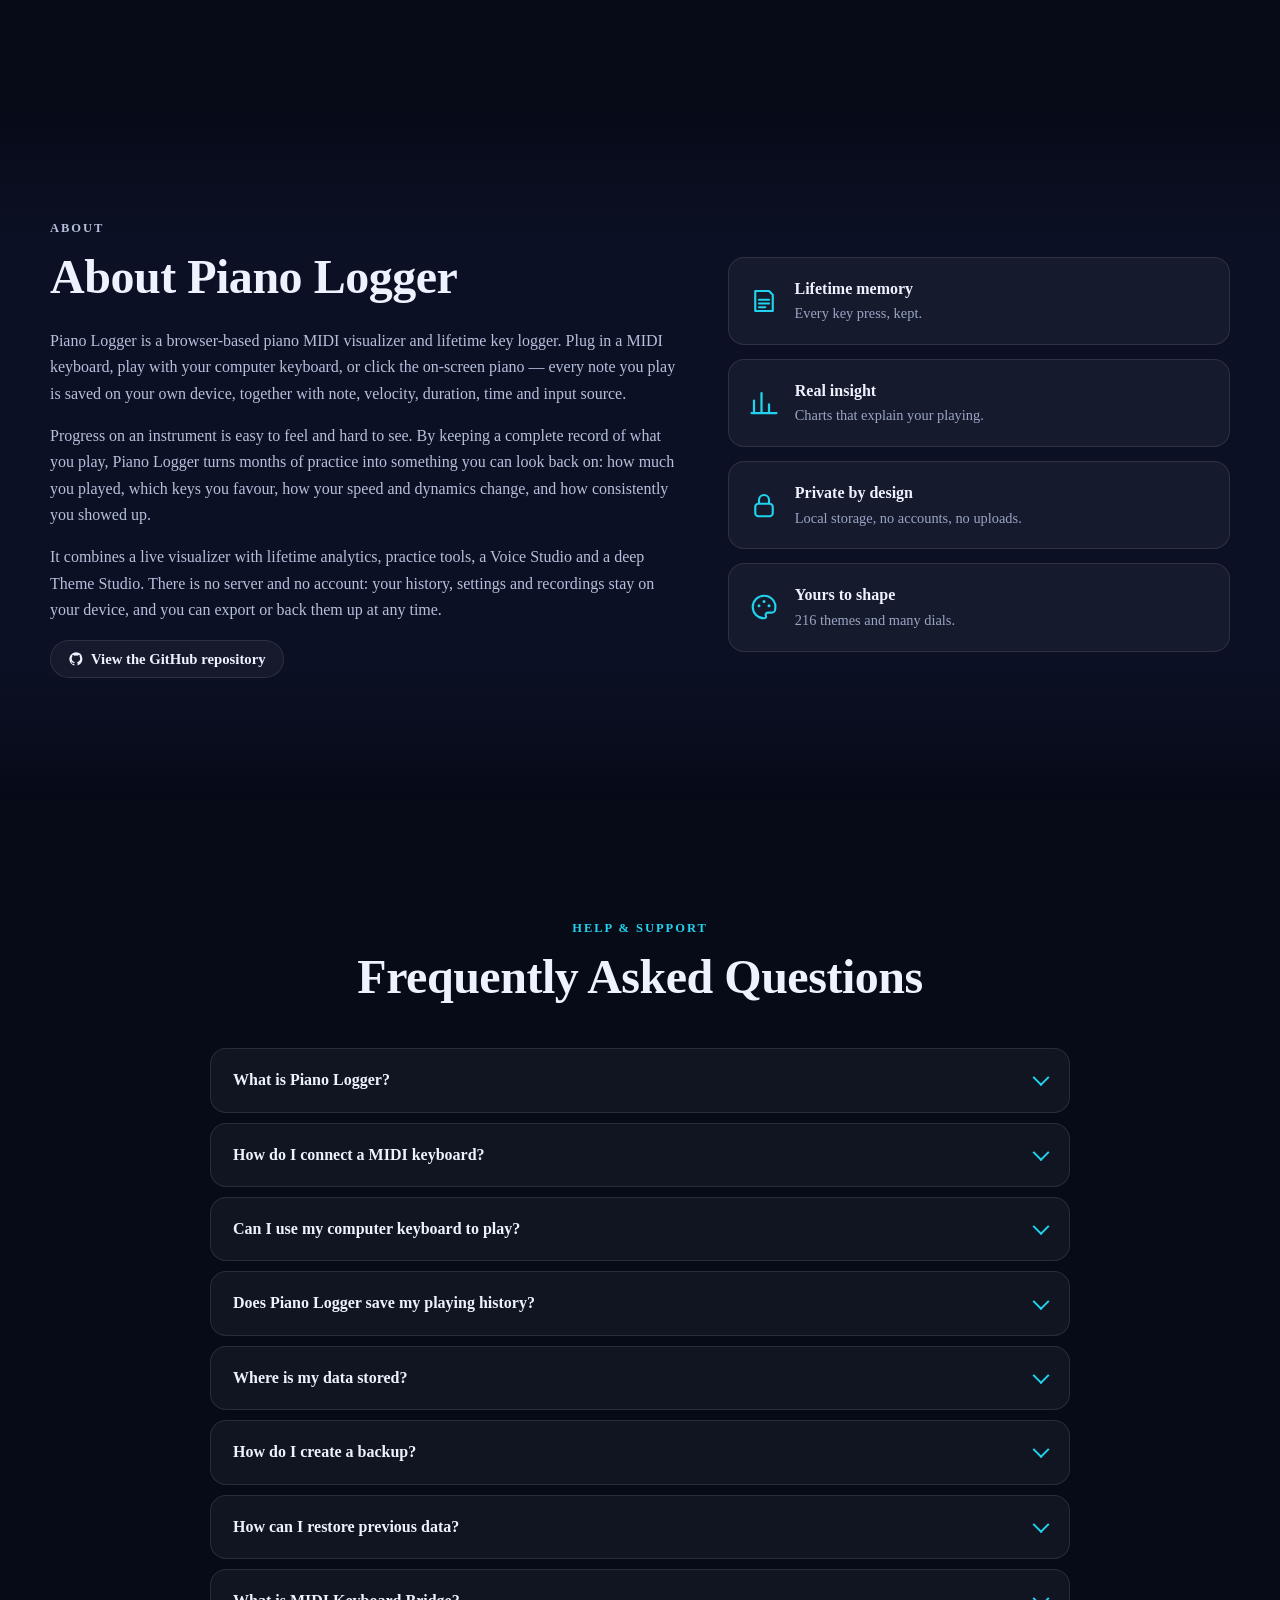
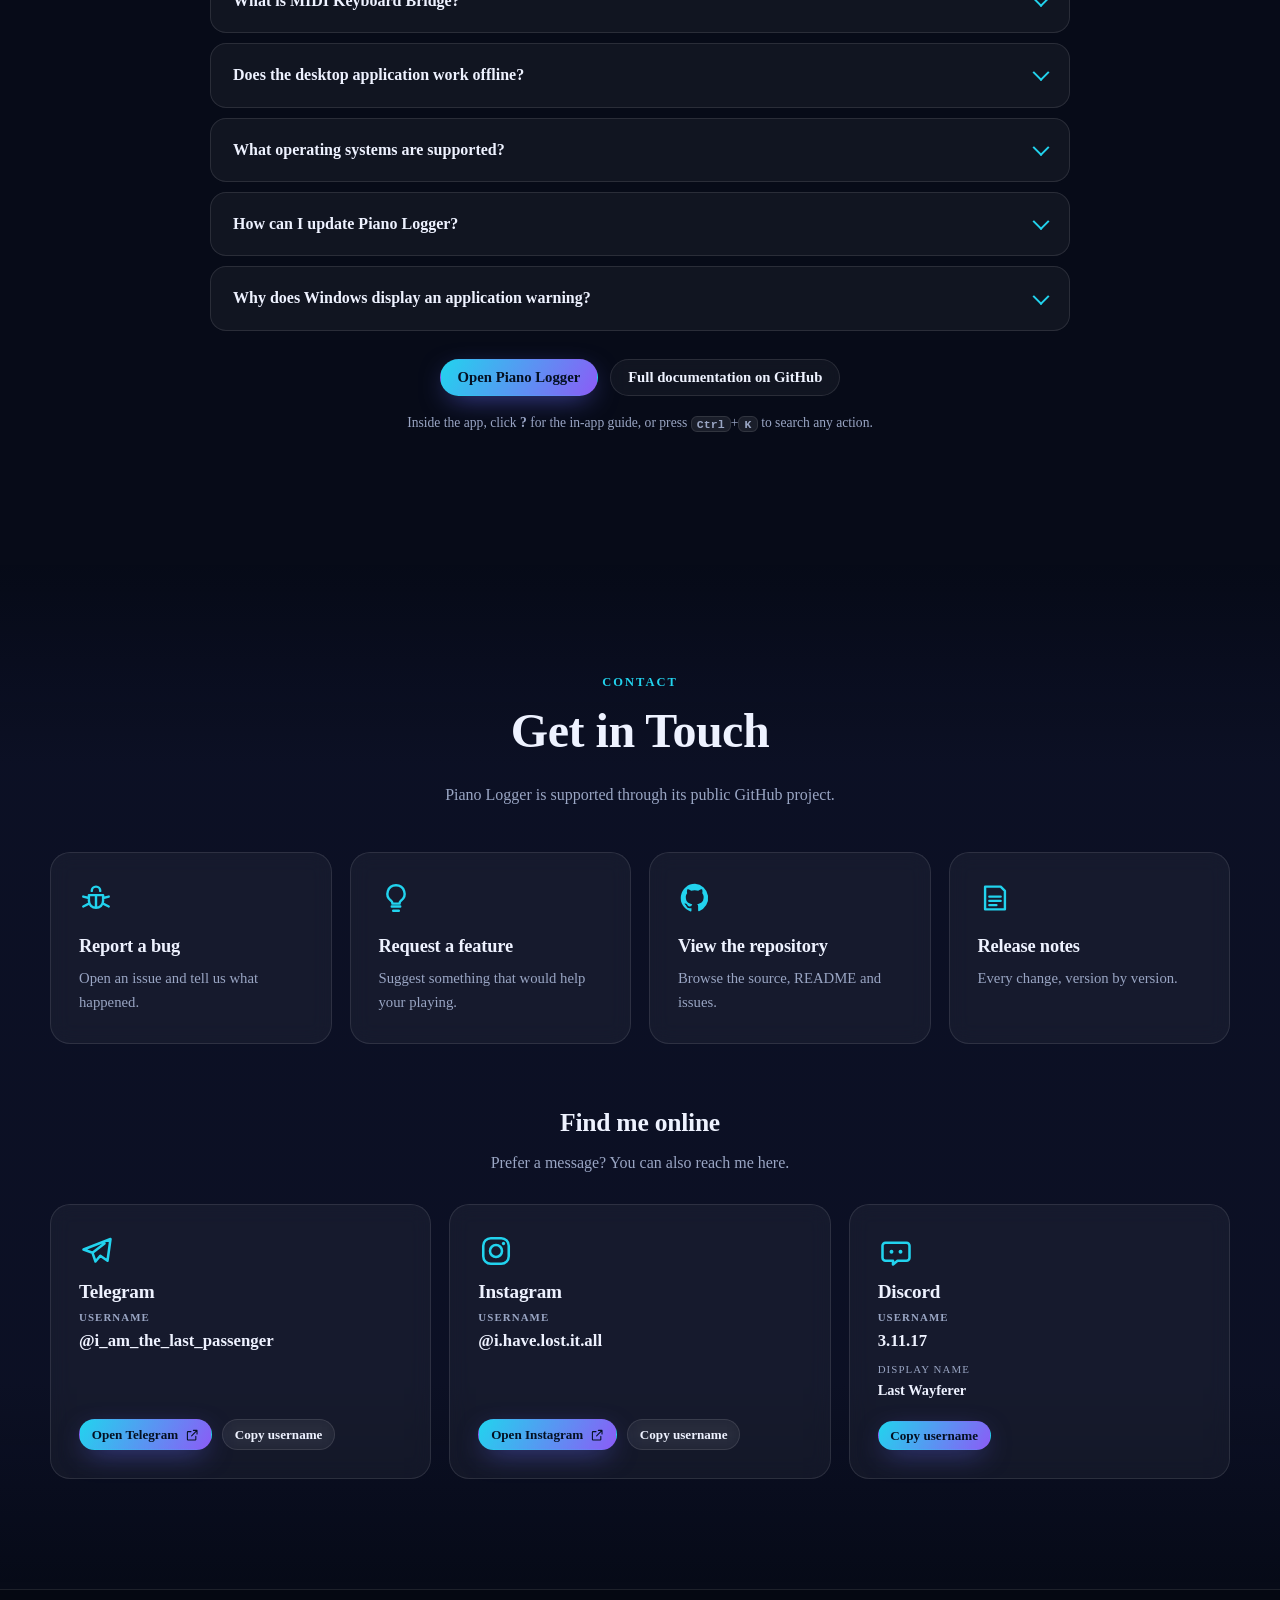
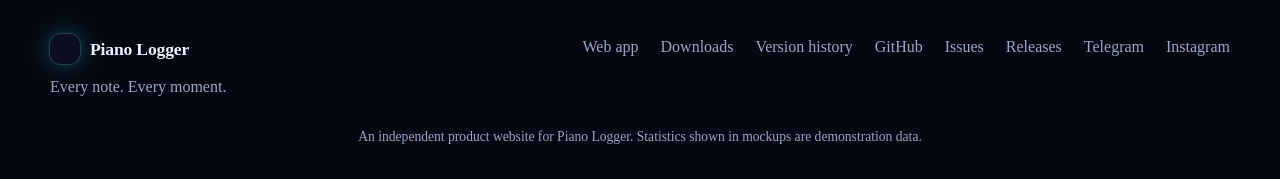
==== commit ec5bf8f5: "Website: update home page (9.2.x notes: two-step sign-in and cloud sync with phone view) Co-Authored" ====
--- a/index.html
+++ b/index.html
@@ -287,8 +287,10 @@
 <!-- WHAT'S NEW 9.1.0 (and 9.0.0) -->
 <section class="sec alt" id="whats-new" data-section>
   <div class="wrap">
-    <header class="sec-head reveal"><p class="kicker">Version 9.1.0 · 18 November 2026</p><h2>What's new in Piano Logger 9.1.0</h2><p>Light and dark sheet music, a new MIDI → Markdown file, lifelike 3D hands that play your music, 16 visualizer themes, exact piano videos made in the background, and start-up and exit screens you can theme.</p></header>
+    <header class="sec-head reveal"><p class="kicker">Version 9.2.1 · 23 November 2026</p><h2>What's new in Piano Logger 9.2.1 (and 9.2.0, 9.1.0)</h2><p>Light and dark sheet music, a new MIDI → Markdown file, lifelike 3D hands that play your music, 16 visualizer themes, exact piano videos made in the background, and start-up and exit screens you can theme.</p></header>
     <div class="grid reveal">
+      <div class="card"><h3>🔐 Two-step sign-in (9.2.1)</h3><p>If your Cloud sync account uses an authenticator app, Piano Logger and the Piano Logger Cloud page ask for its 6-digit code after you sign in, and before a new password can be chosen. Nothing is shown or uploaded until you type it.</p></div>
+      <div class="card"><h3>☁ Cloud sync and your phone (9.2.0)</h3><p>Optional. Sign in from the app's left menu and your totals for each day and your practice sessions are saved online. Then open <a href="dashboard/"><strong>Piano Logger Cloud</strong></a> on your phone to see your total time, today, this week, streaks and a practice calendar. Playing is never slowed down, nothing is sent unless you sign in, and everything still works offline.</p><ul class="ticks"><li><strong>Honest status:</strong> “Synced” only after the copy online was read back and matched</li><li><strong>New or reinstalled computer:</strong> Restore from the cloud (with the optional “Every key press” setting)</li><li><strong>You stay in control:</strong> nothing is deleted online by itself; delete your cloud data or account any time</li><li>Needs the Windows app 9.2.0</li></ul><p><a class="btn btn-primary btn-sm" href="dashboard/">Open Piano Logger Cloud</a></p></div>
       <div class="card"><h3>🌗 Light or Dark sheet music</h3><ul class="ticks"><li>Pick <strong>Light</strong> (white paper) or <strong>Dark</strong> (charcoal paper, light notes); the PDF you save uses exactly that look</li><li>Cleaner rests, and chord names that never touch the notes</li><li>Silent opening bars written as one bar with a count; no bar is removed</li><li>Pages filled evenly, so a score no longer ends on a nearly empty page</li></ul></div>
       <div class="card"><h3>✋ Lifelike 3D hands</h3><p>Two life-size 3D hands glide over the falling-notes keyboard and press each key in time with the sound, with finger numbers on the keys. Choose a hologram look (Hologram, Glass, Silhouette, Sketch, Soft) or one of four lifelike models — <strong>Realistic, Pianist, Sculpture and Anatomical</strong> — with a skin tone from porcelain to deep, and your own colour for each hand. The hands resize themselves for 44, 61, 88 or 108 keys. The fingering is a best guess worked out from the notes, because a MIDI file does not say which finger was used; if a note is given to the wrong hand you can fix it under <em>Fix which hand played which notes</em>.</p></div>
       <div class="card"><h3>🎬 Piano videos</h3><p>Export the falling notes, keyboard and hands with the sound as a real <strong>MP4</strong> video: 240p to 1080p; landscape, vertical or square; 30 or 60 frames per second; optional title and performer. The export runs <strong>in the background</strong> with a small progress card in the corner (three steps) while you keep using the app, then the Save window opens. Picture and sound stay in step and the frame rate is exactly what you chose.</p></div>
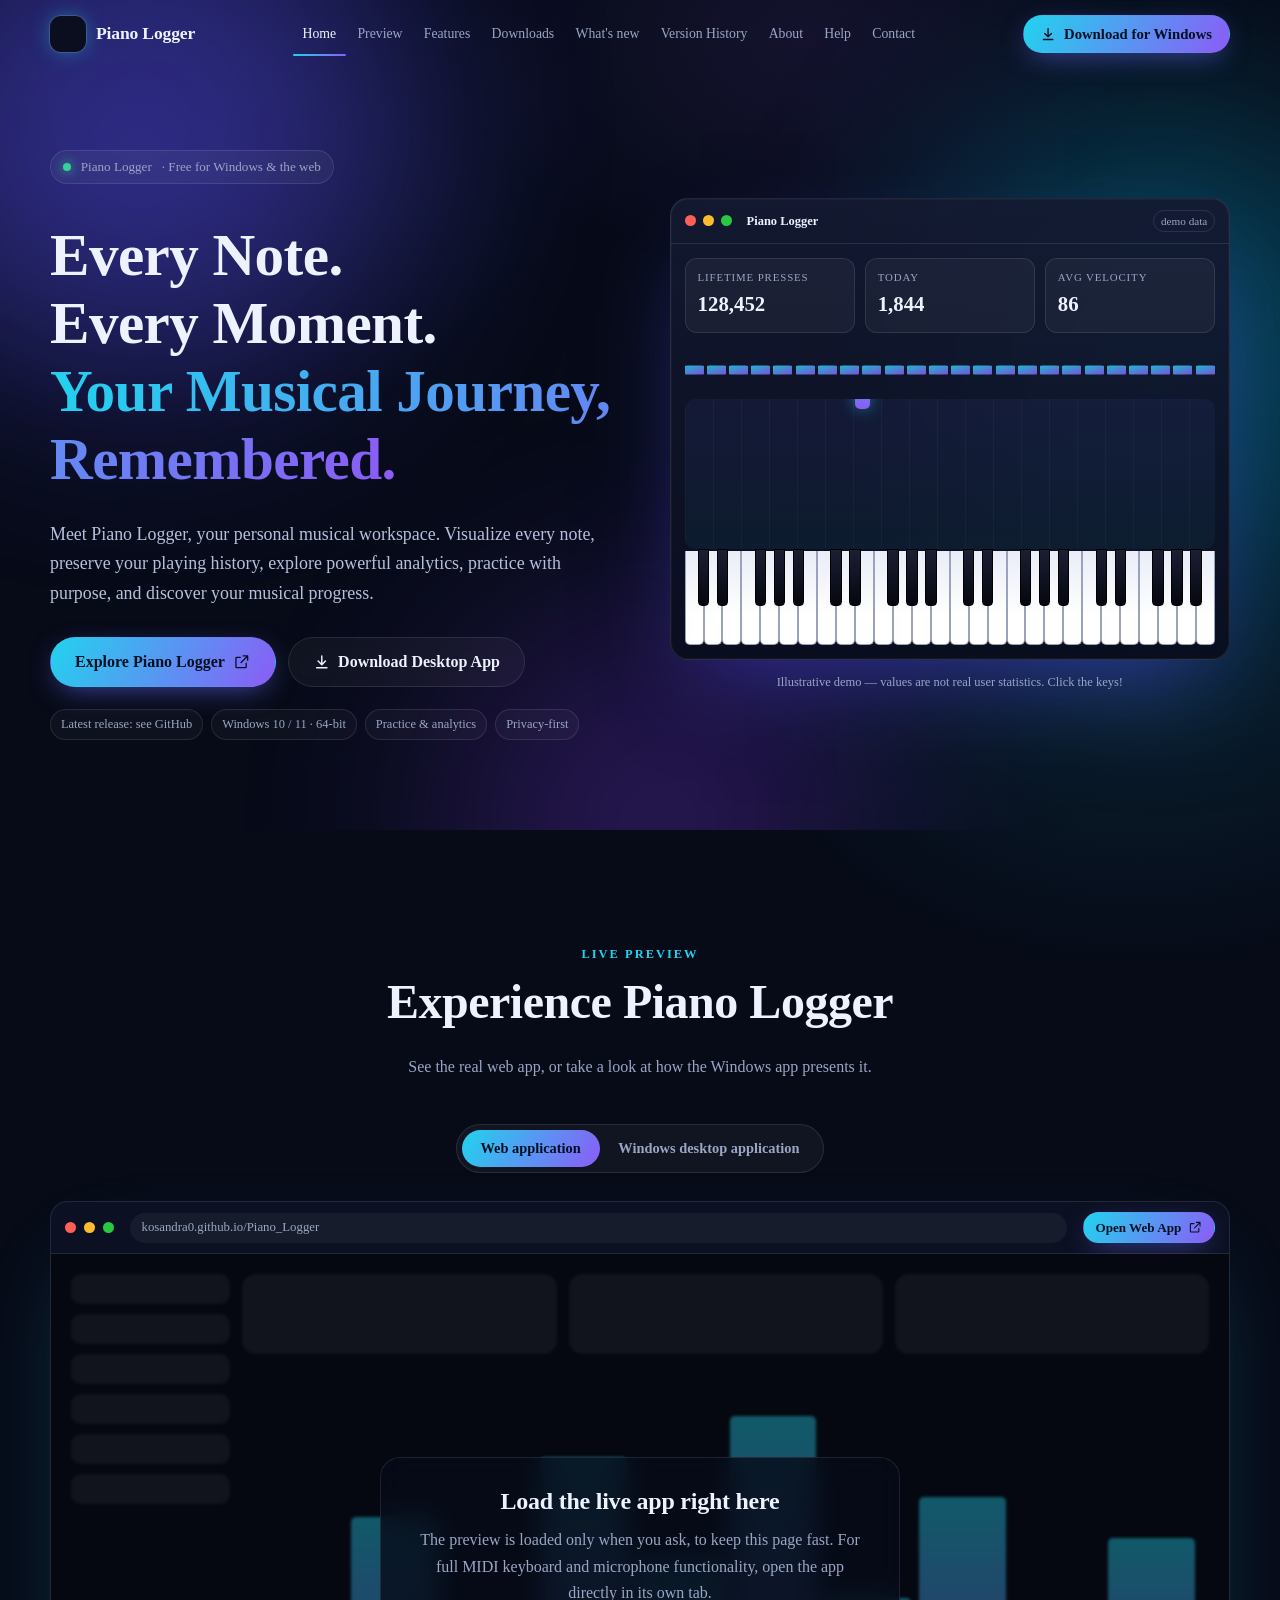
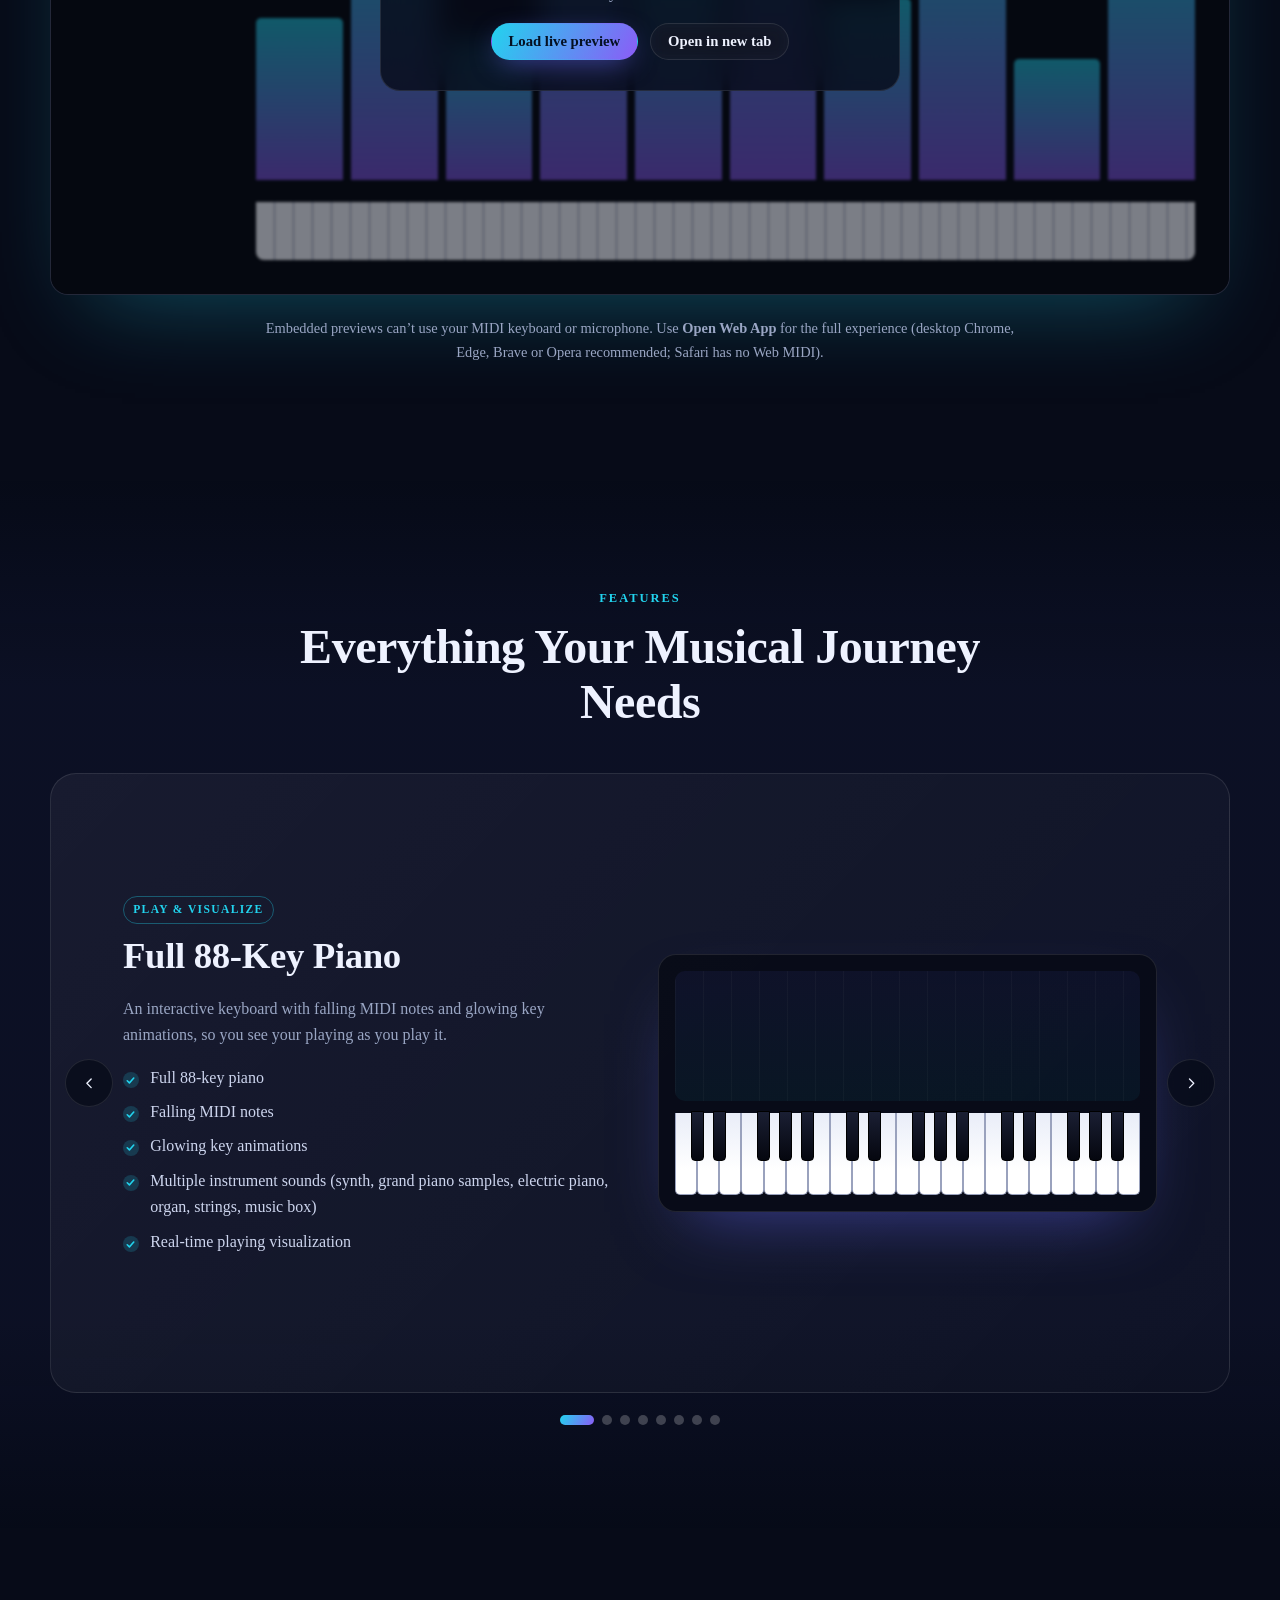
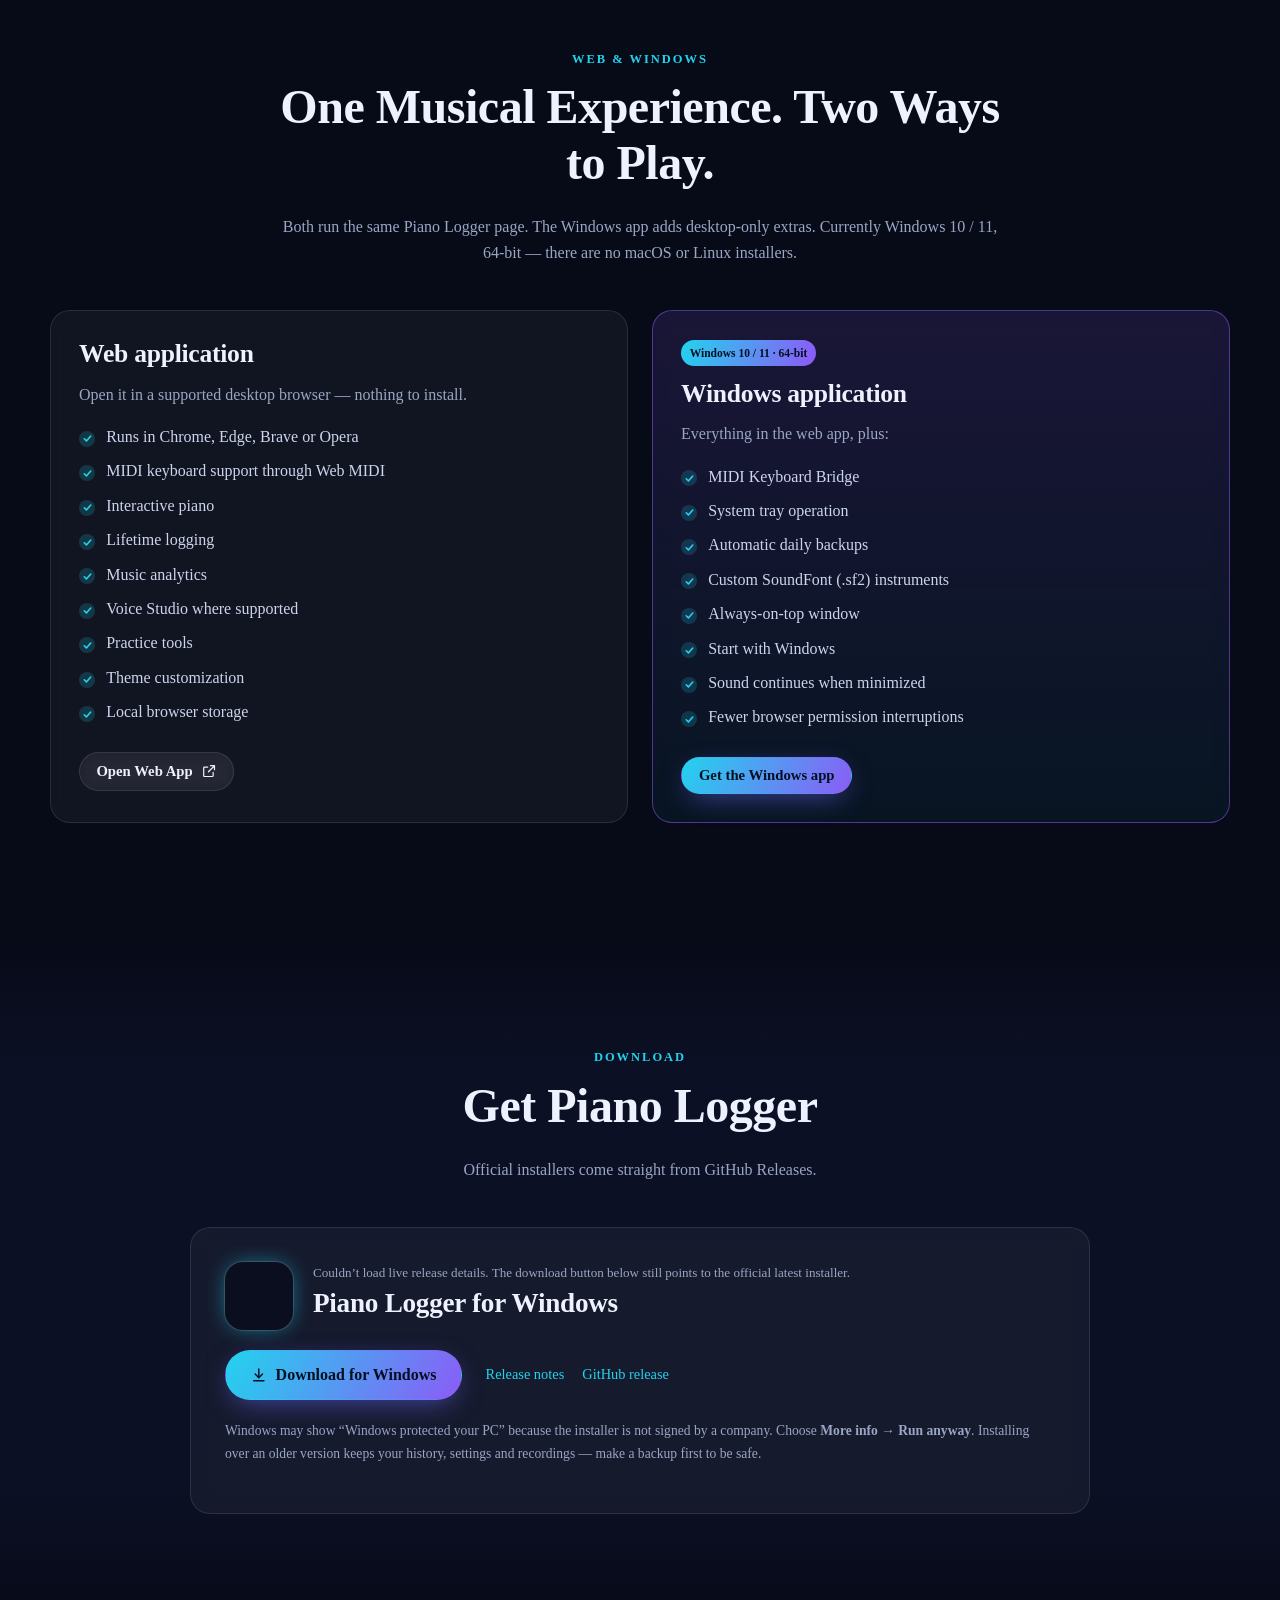
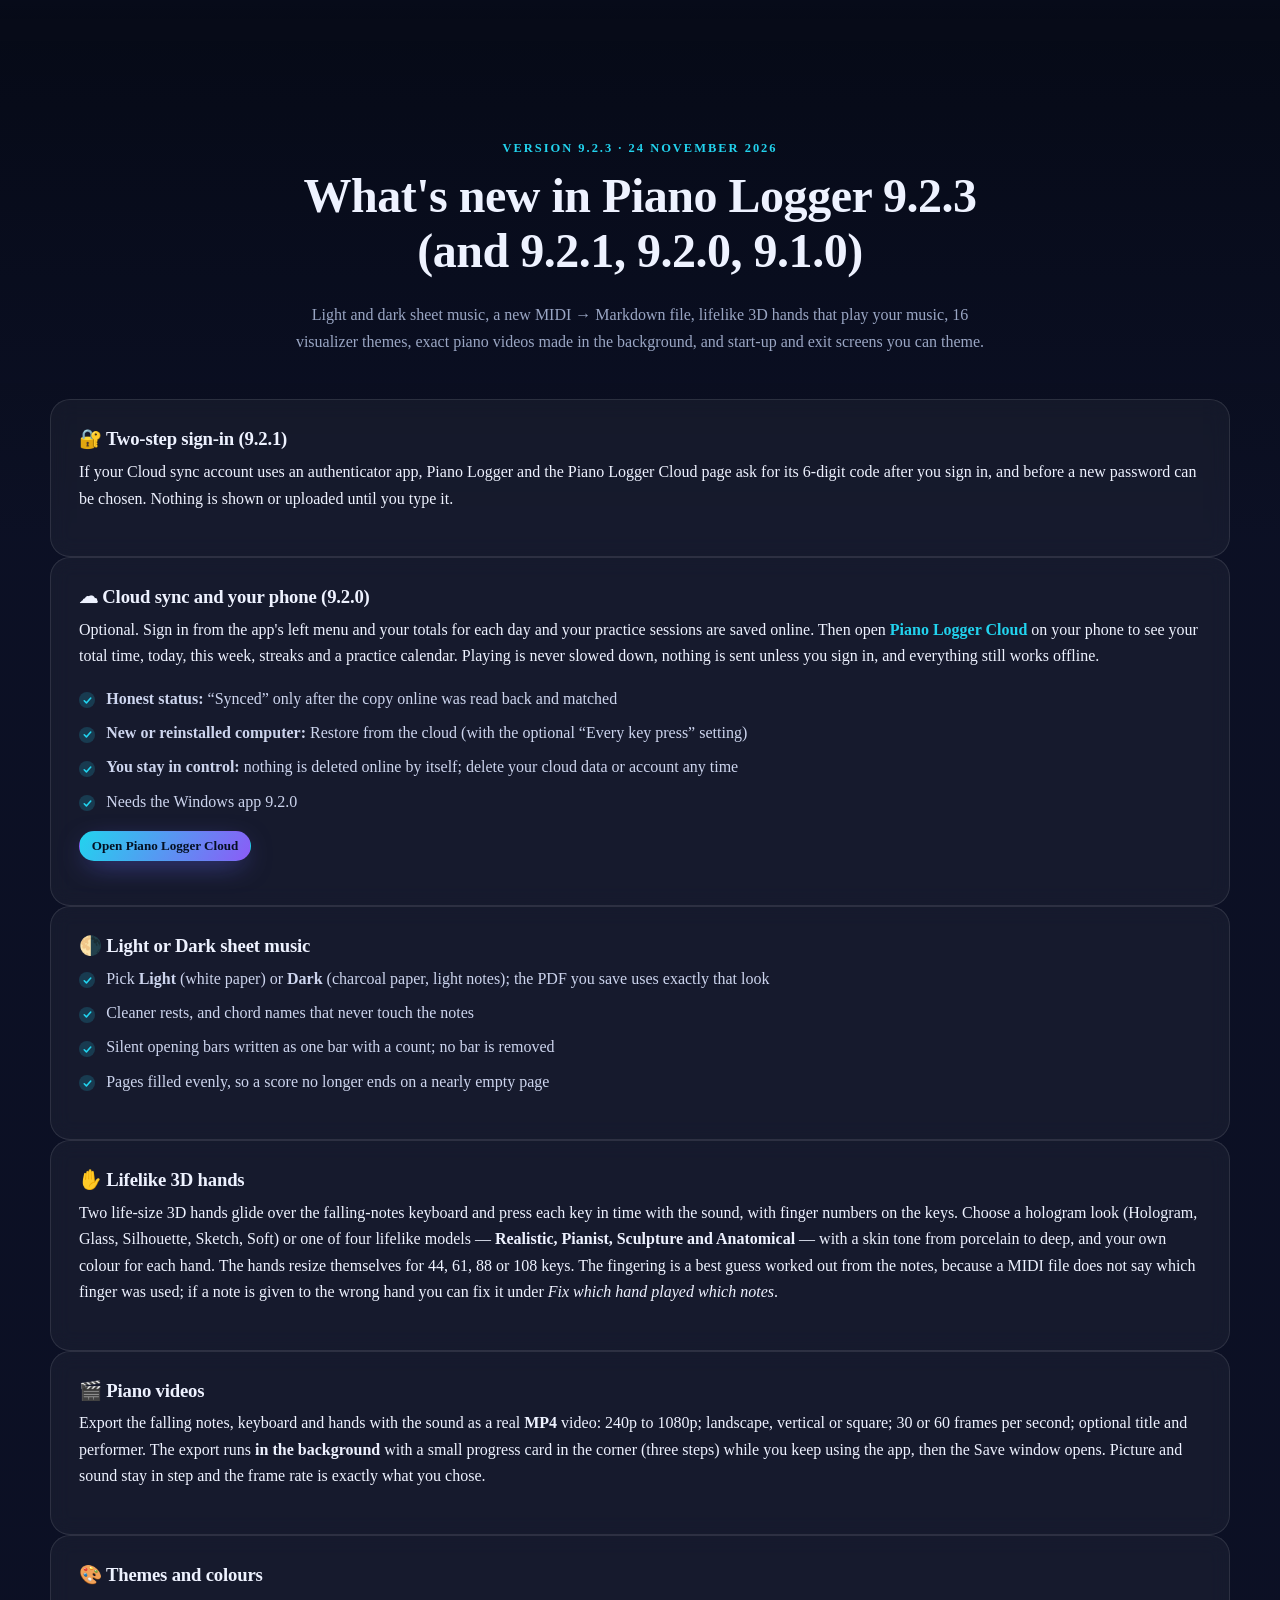
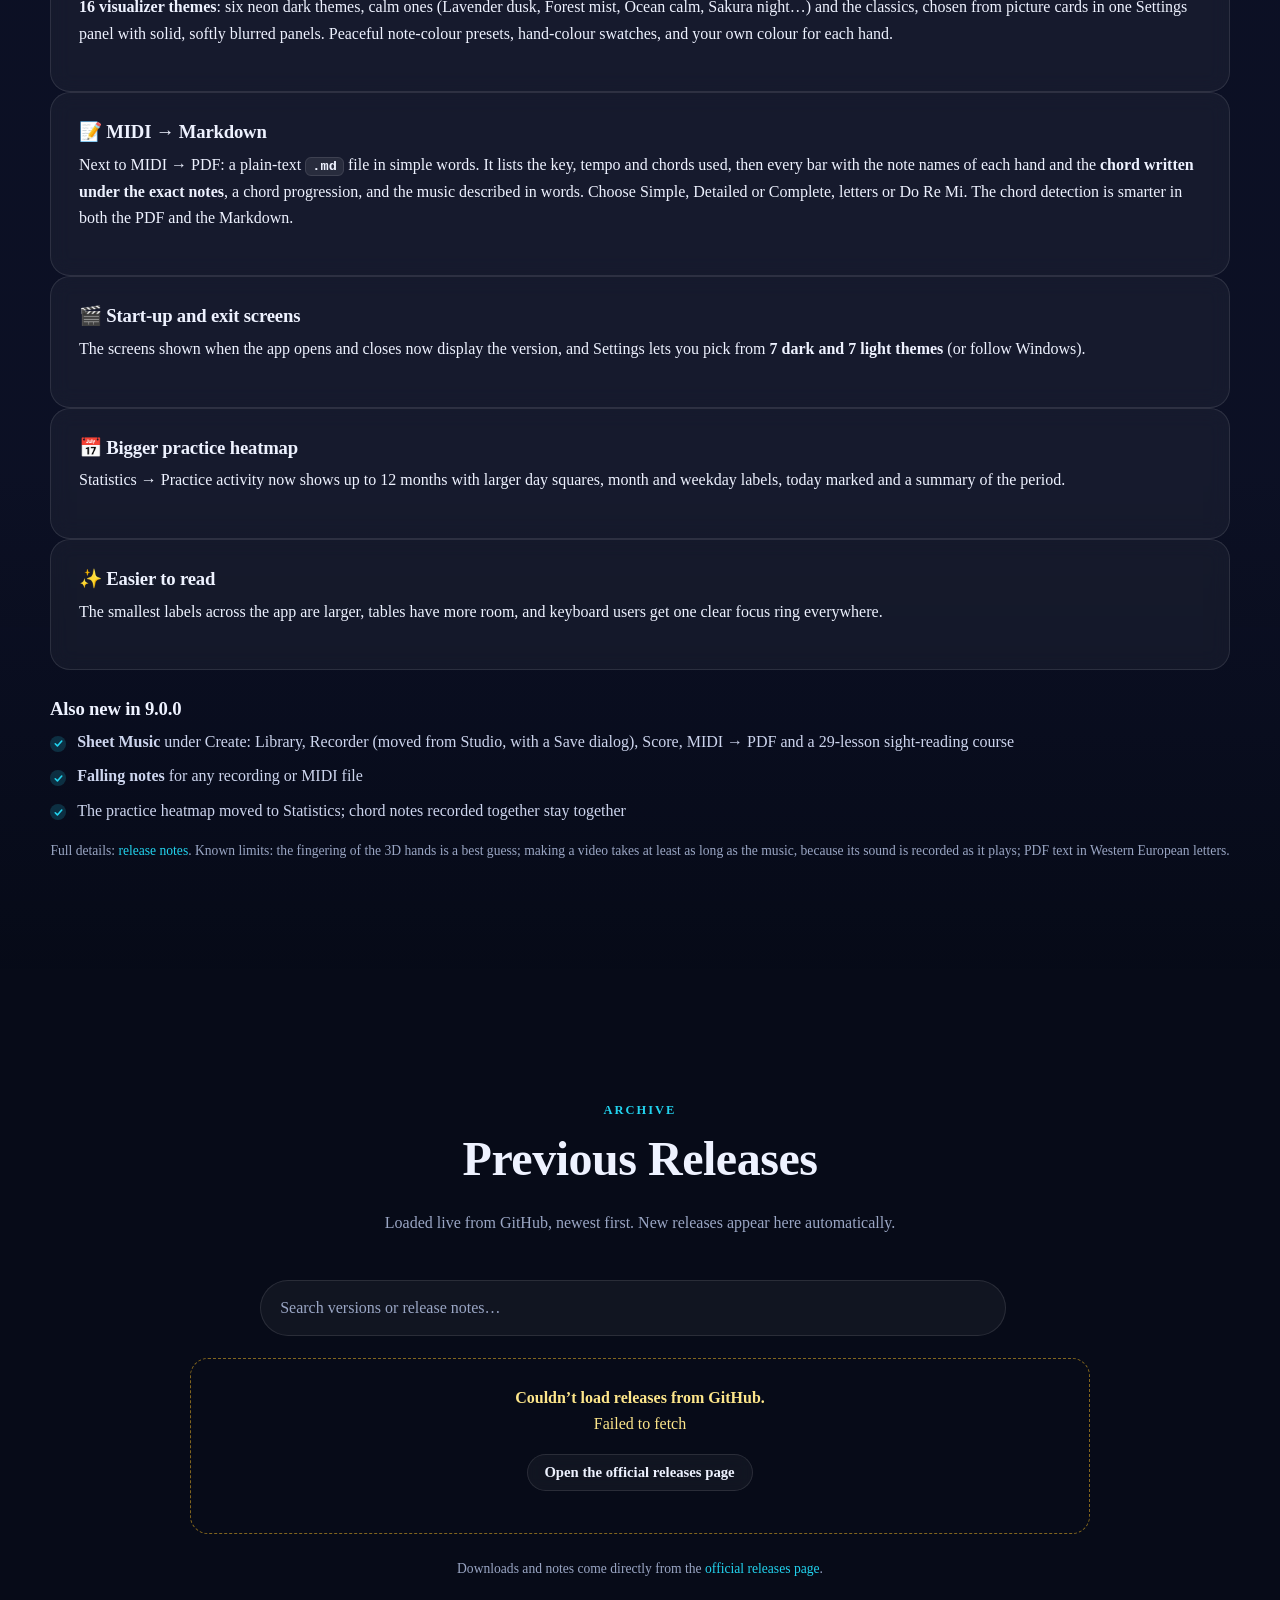
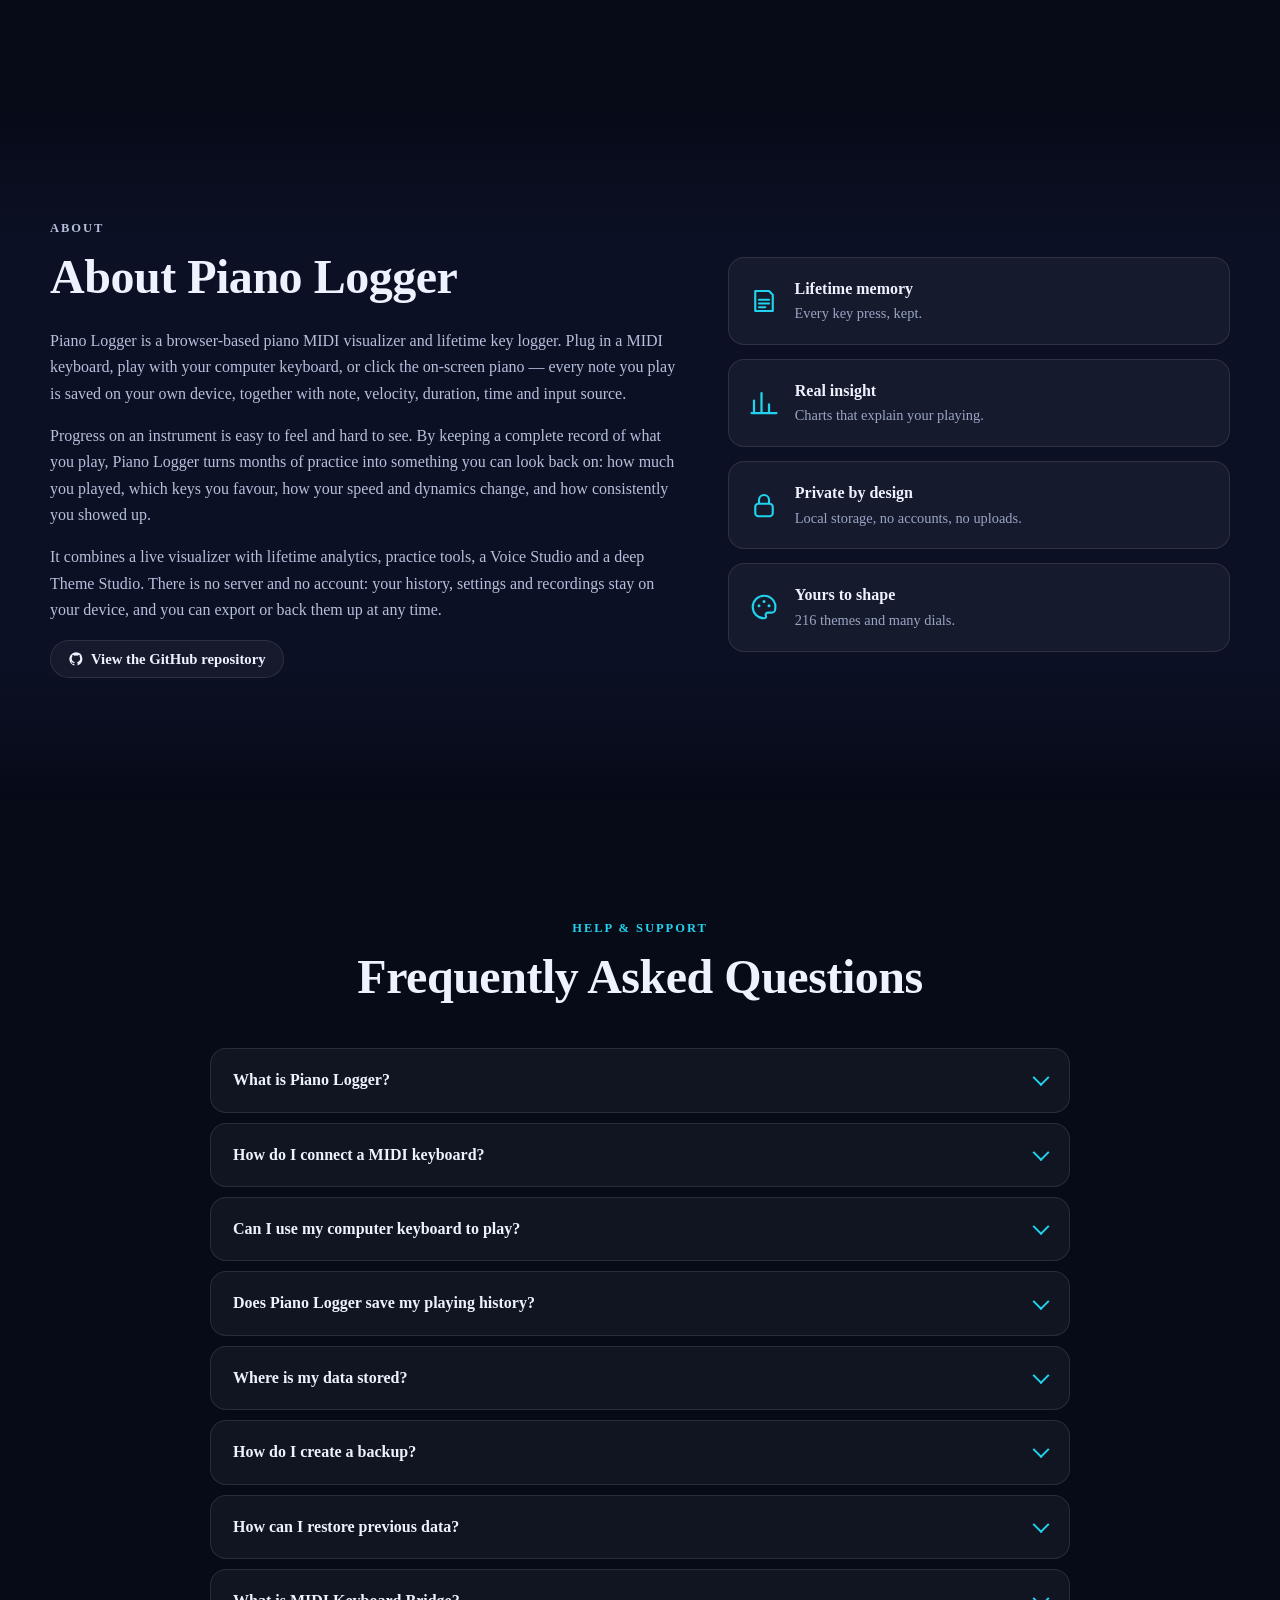
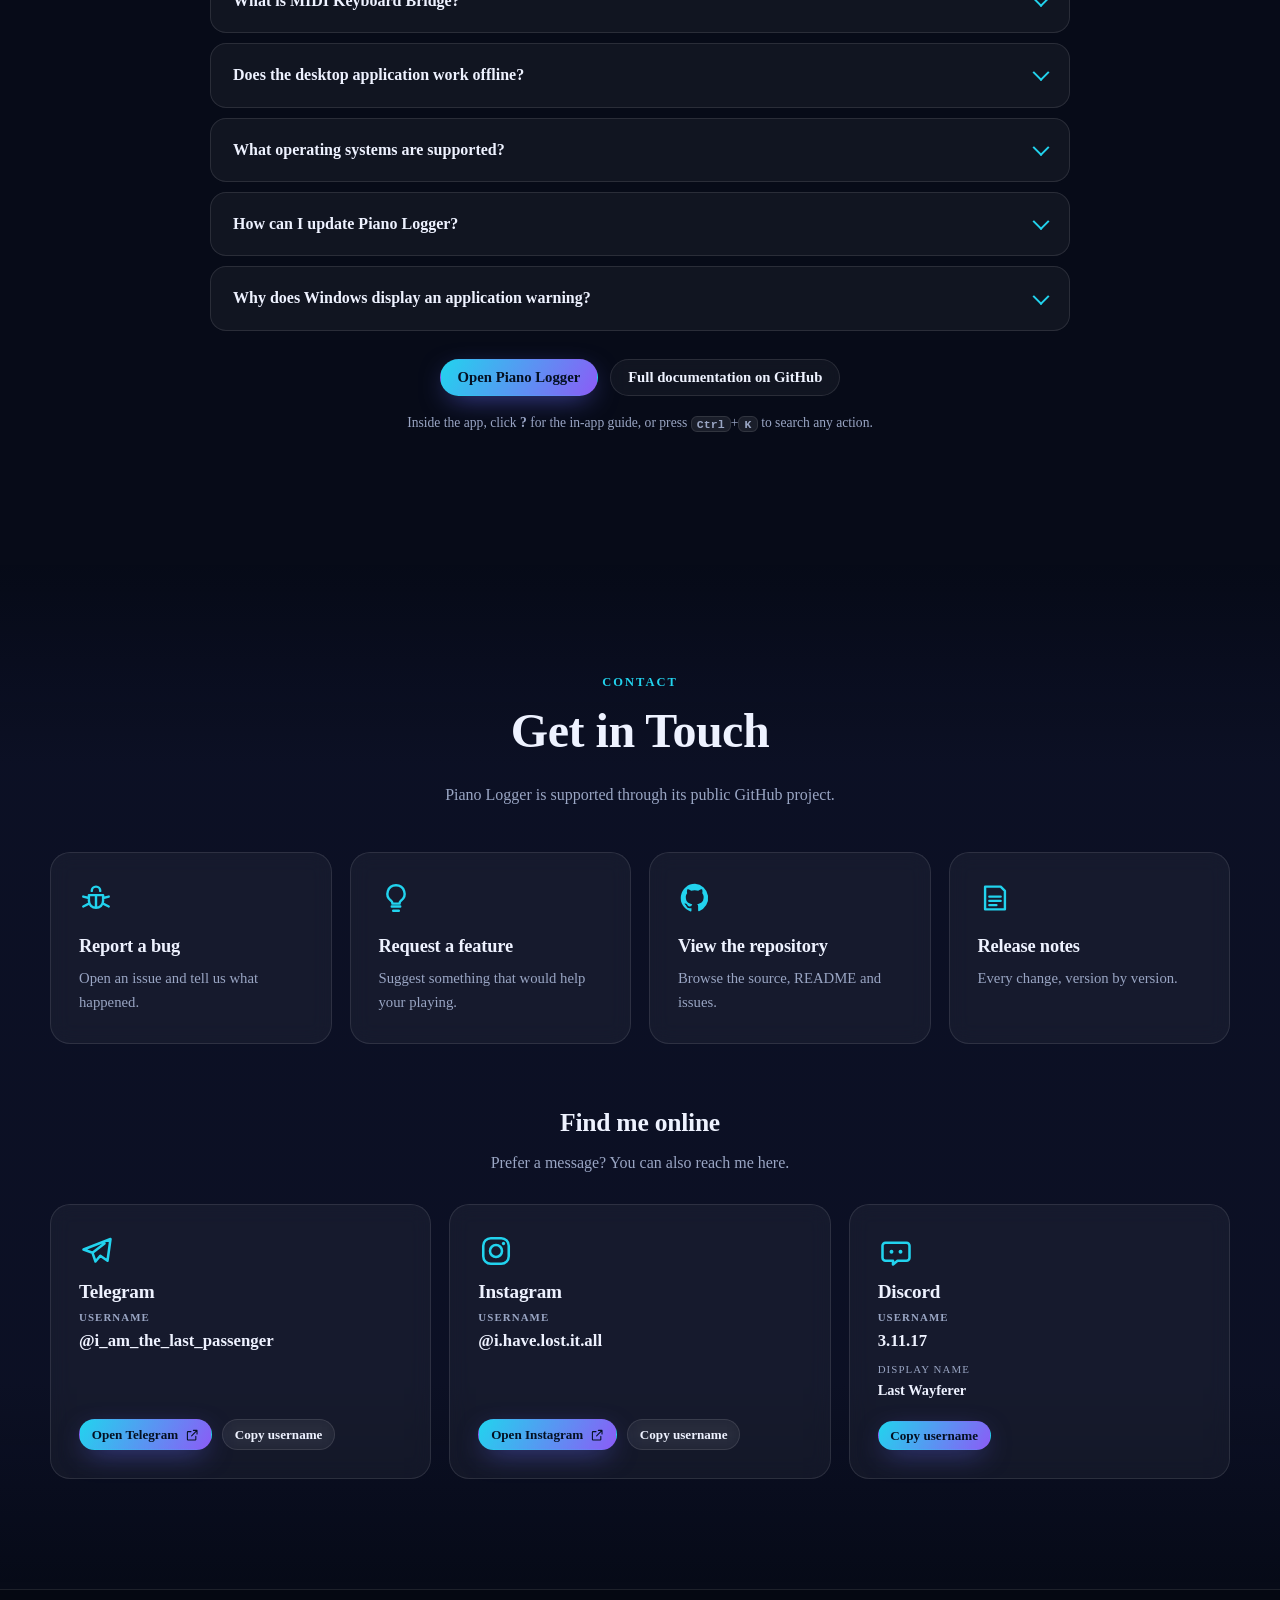
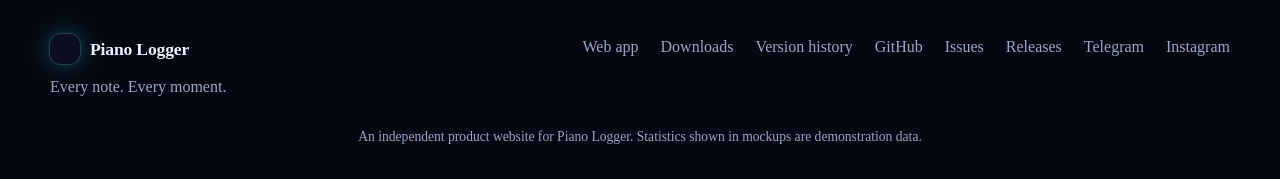
==== commit 87f30892: "Website: home page version label 9.2.3 Co-Authored-By: Claude Haiku 5.5 <noreply@anthropic.com>" ====
--- a/index.html
+++ b/index.html
@@ -287,7 +287,7 @@
 <!-- WHAT'S NEW 9.1.0 (and 9.0.0) -->
 <section class="sec alt" id="whats-new" data-section>
   <div class="wrap">
-    <header class="sec-head reveal"><p class="kicker">Version 9.2.1 · 23 November 2026</p><h2>What's new in Piano Logger 9.2.1 (and 9.2.0, 9.1.0)</h2><p>Light and dark sheet music, a new MIDI → Markdown file, lifelike 3D hands that play your music, 16 visualizer themes, exact piano videos made in the background, and start-up and exit screens you can theme.</p></header>
+    <header class="sec-head reveal"><p class="kicker">Version 9.2.3 · 24 November 2026</p><h2>What's new in Piano Logger 9.2.3 (and 9.2.1, 9.2.0, 9.1.0)</h2><p>Light and dark sheet music, a new MIDI → Markdown file, lifelike 3D hands that play your music, 16 visualizer themes, exact piano videos made in the background, and start-up and exit screens you can theme.</p></header>
     <div class="grid reveal">
       <div class="card"><h3>🔐 Two-step sign-in (9.2.1)</h3><p>If your Cloud sync account uses an authenticator app, Piano Logger and the Piano Logger Cloud page ask for its 6-digit code after you sign in, and before a new password can be chosen. Nothing is shown or uploaded until you type it.</p></div>
       <div class="card"><h3>☁ Cloud sync and your phone (9.2.0)</h3><p>Optional. Sign in from the app's left menu and your totals for each day and your practice sessions are saved online. Then open <a href="dashboard/"><strong>Piano Logger Cloud</strong></a> on your phone to see your total time, today, this week, streaks and a practice calendar. Playing is never slowed down, nothing is sent unless you sign in, and everything still works offline.</p><ul class="ticks"><li><strong>Honest status:</strong> “Synced” only after the copy online was read back and matched</li><li><strong>New or reinstalled computer:</strong> Restore from the cloud (with the optional “Every key press” setting)</li><li><strong>You stay in control:</strong> nothing is deleted online by itself; delete your cloud data or account any time</li><li>Needs the Windows app 9.2.0</li></ul><p><a class="btn btn-primary btn-sm" href="dashboard/">Open Piano Logger Cloud</a></p></div>
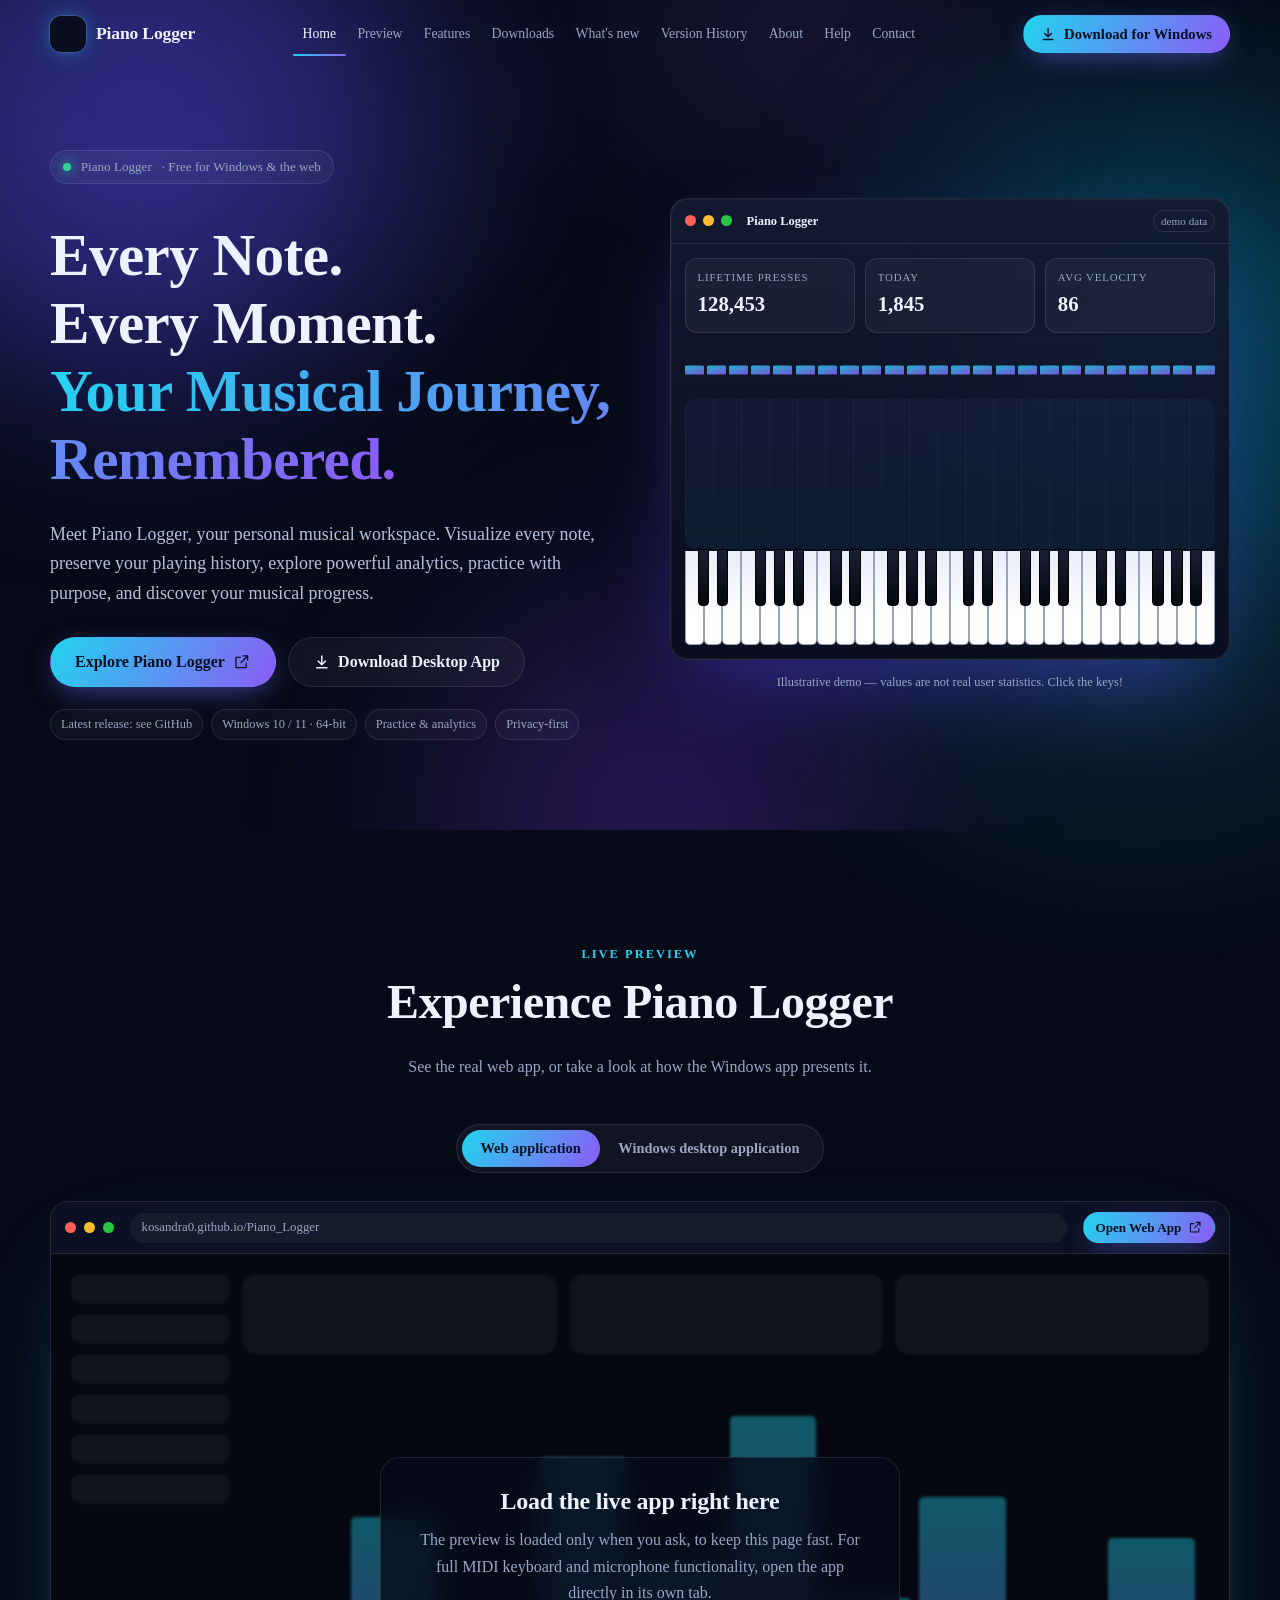
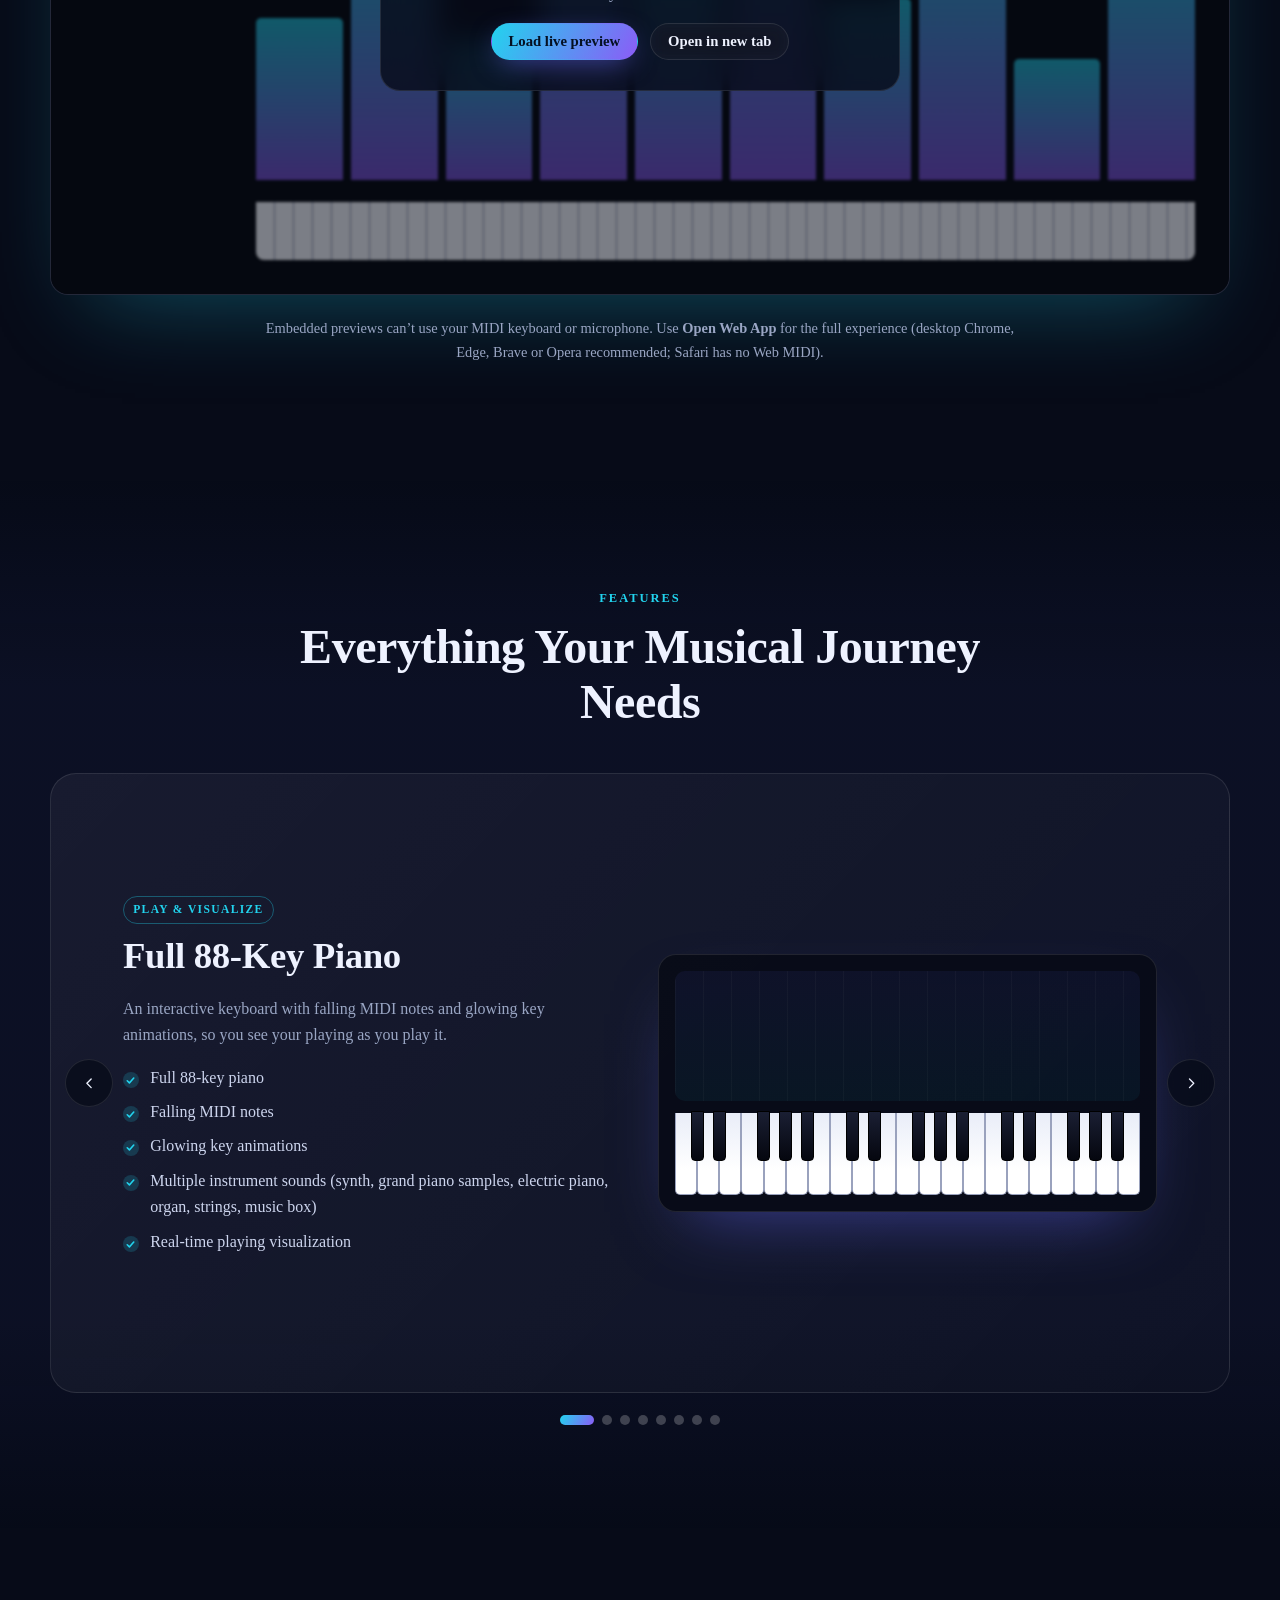
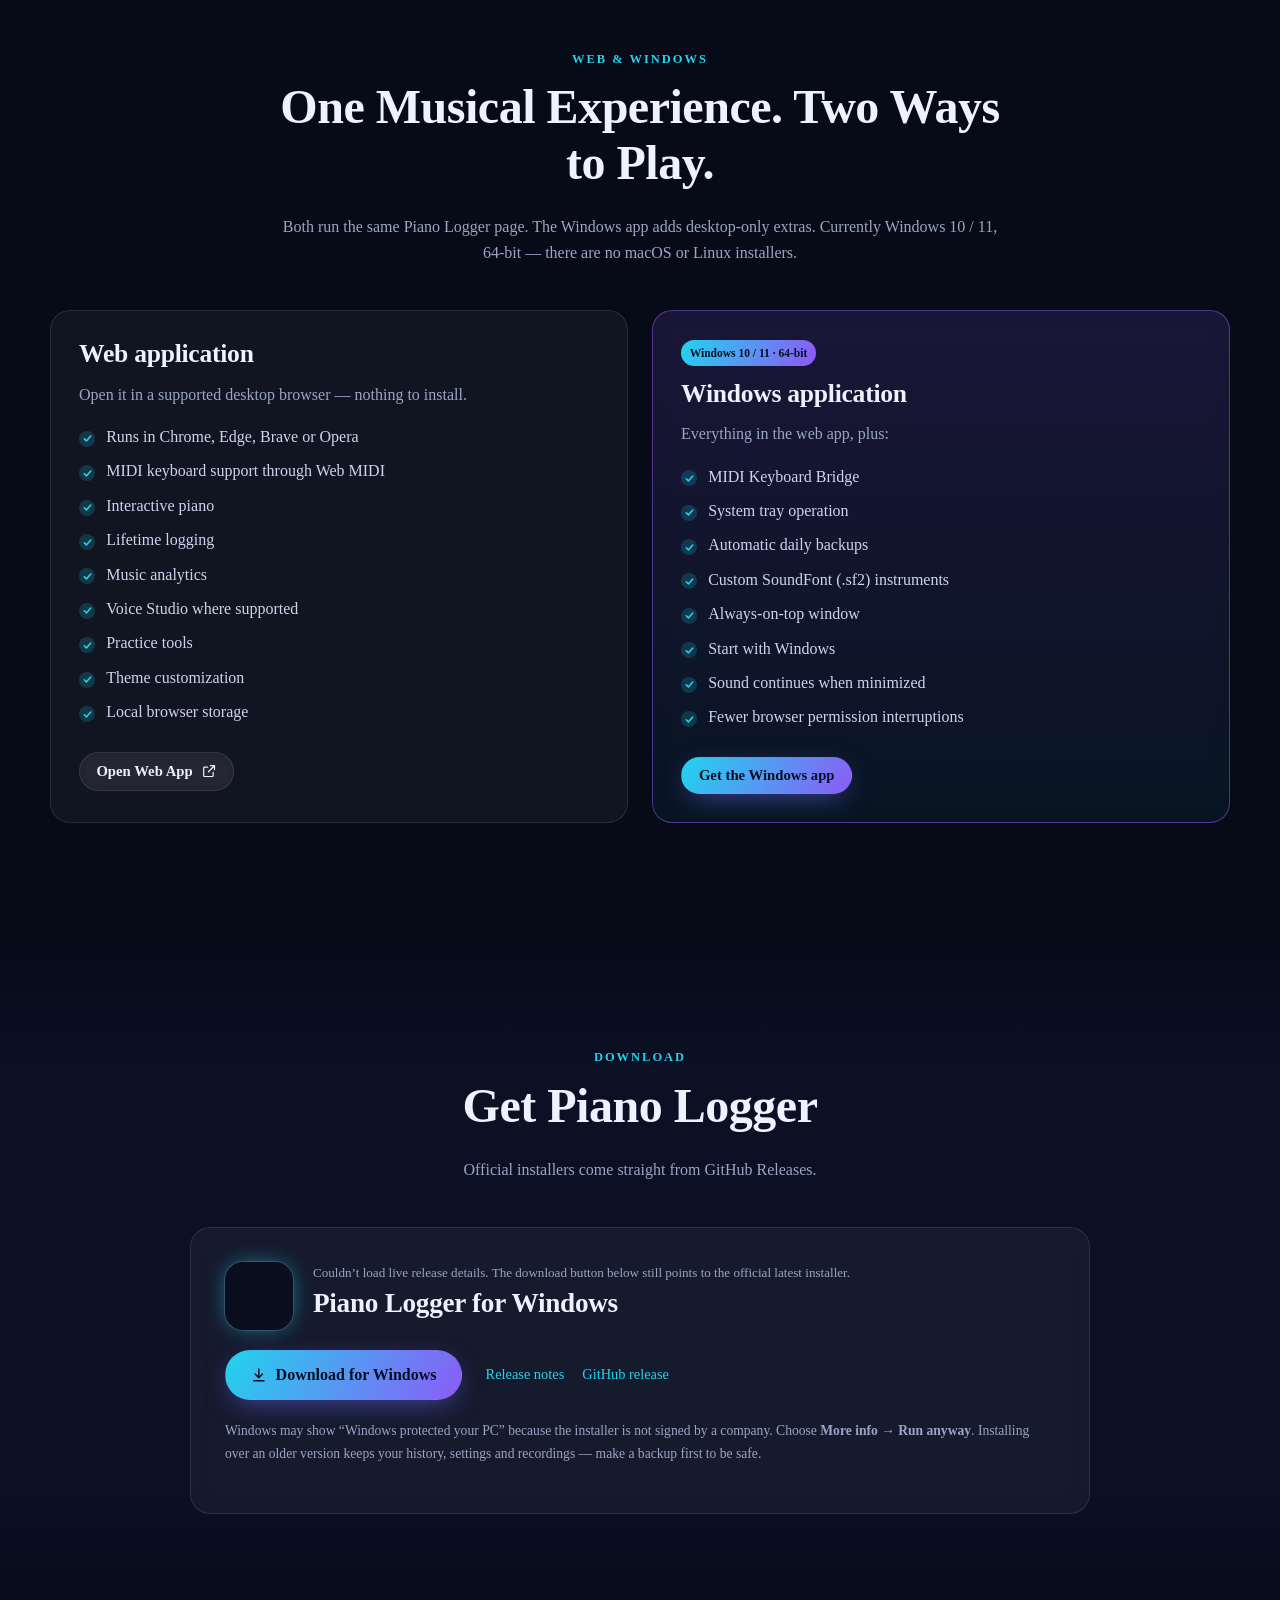
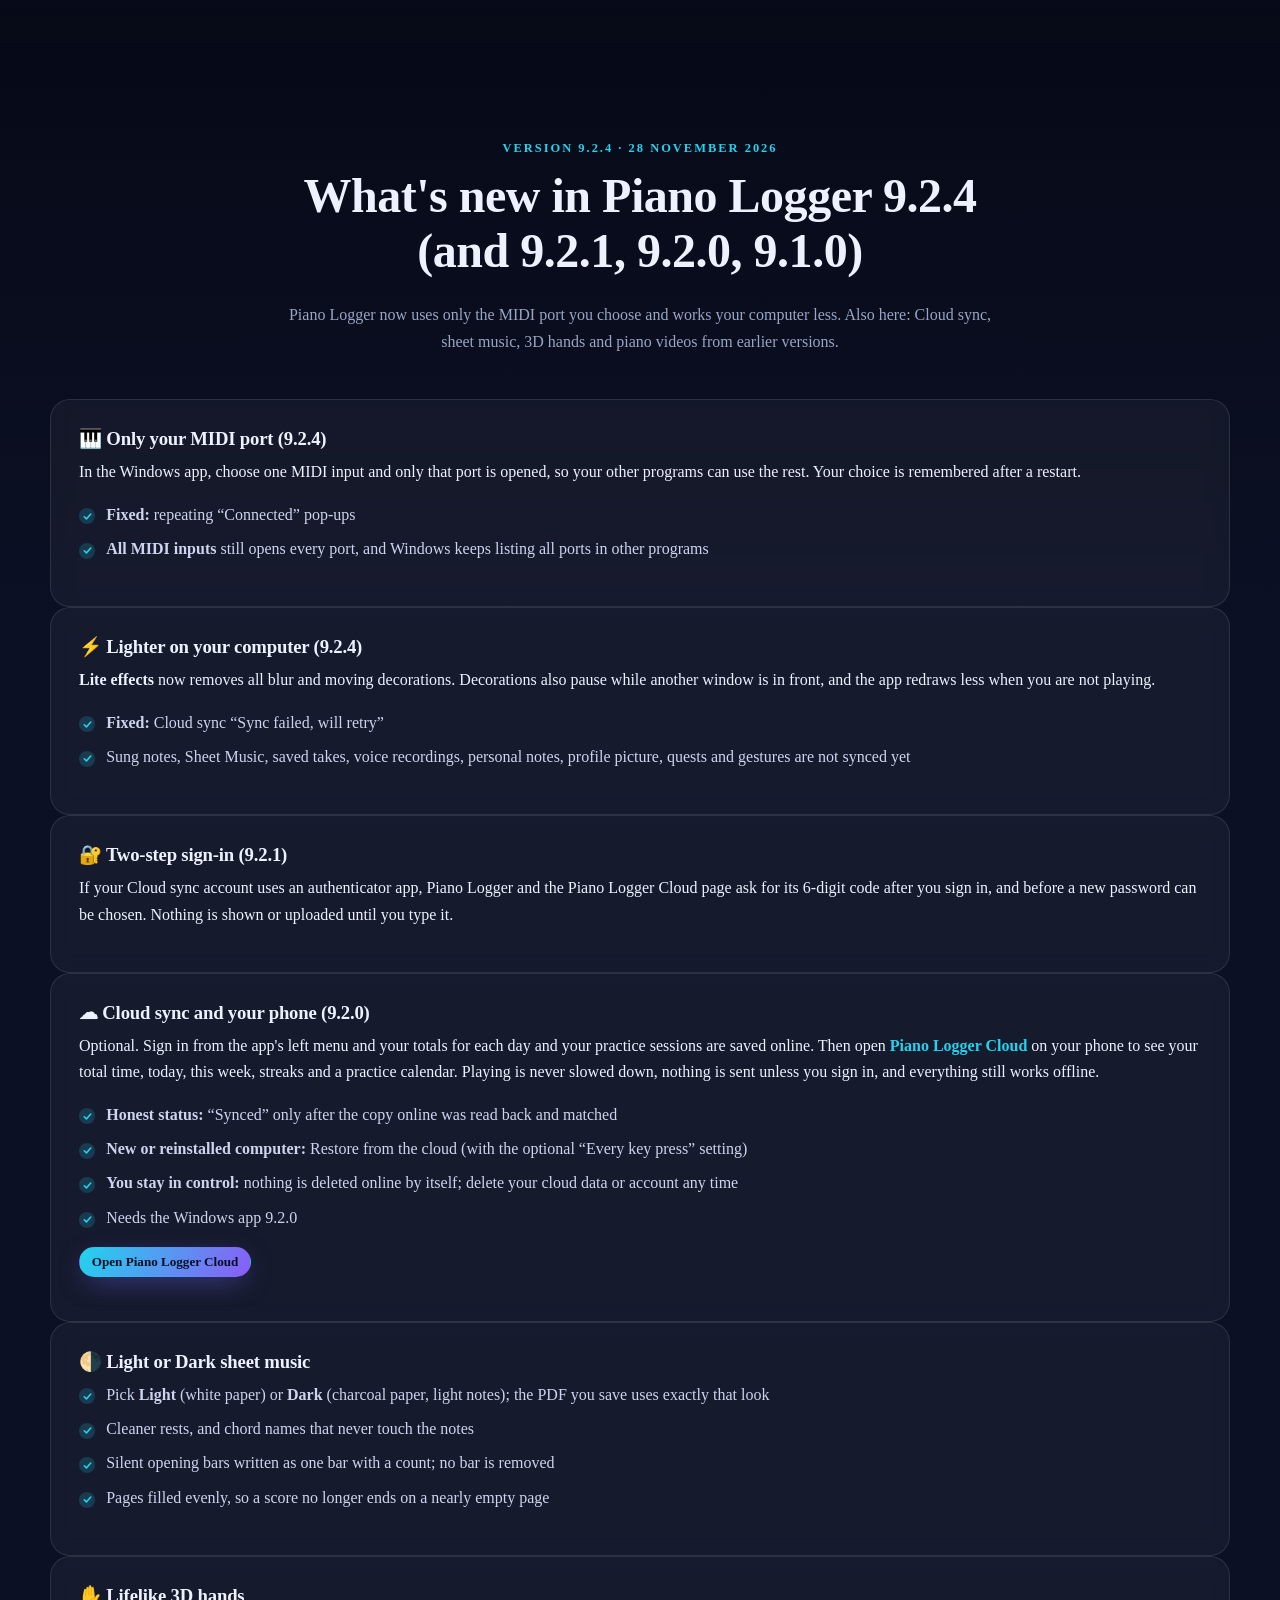
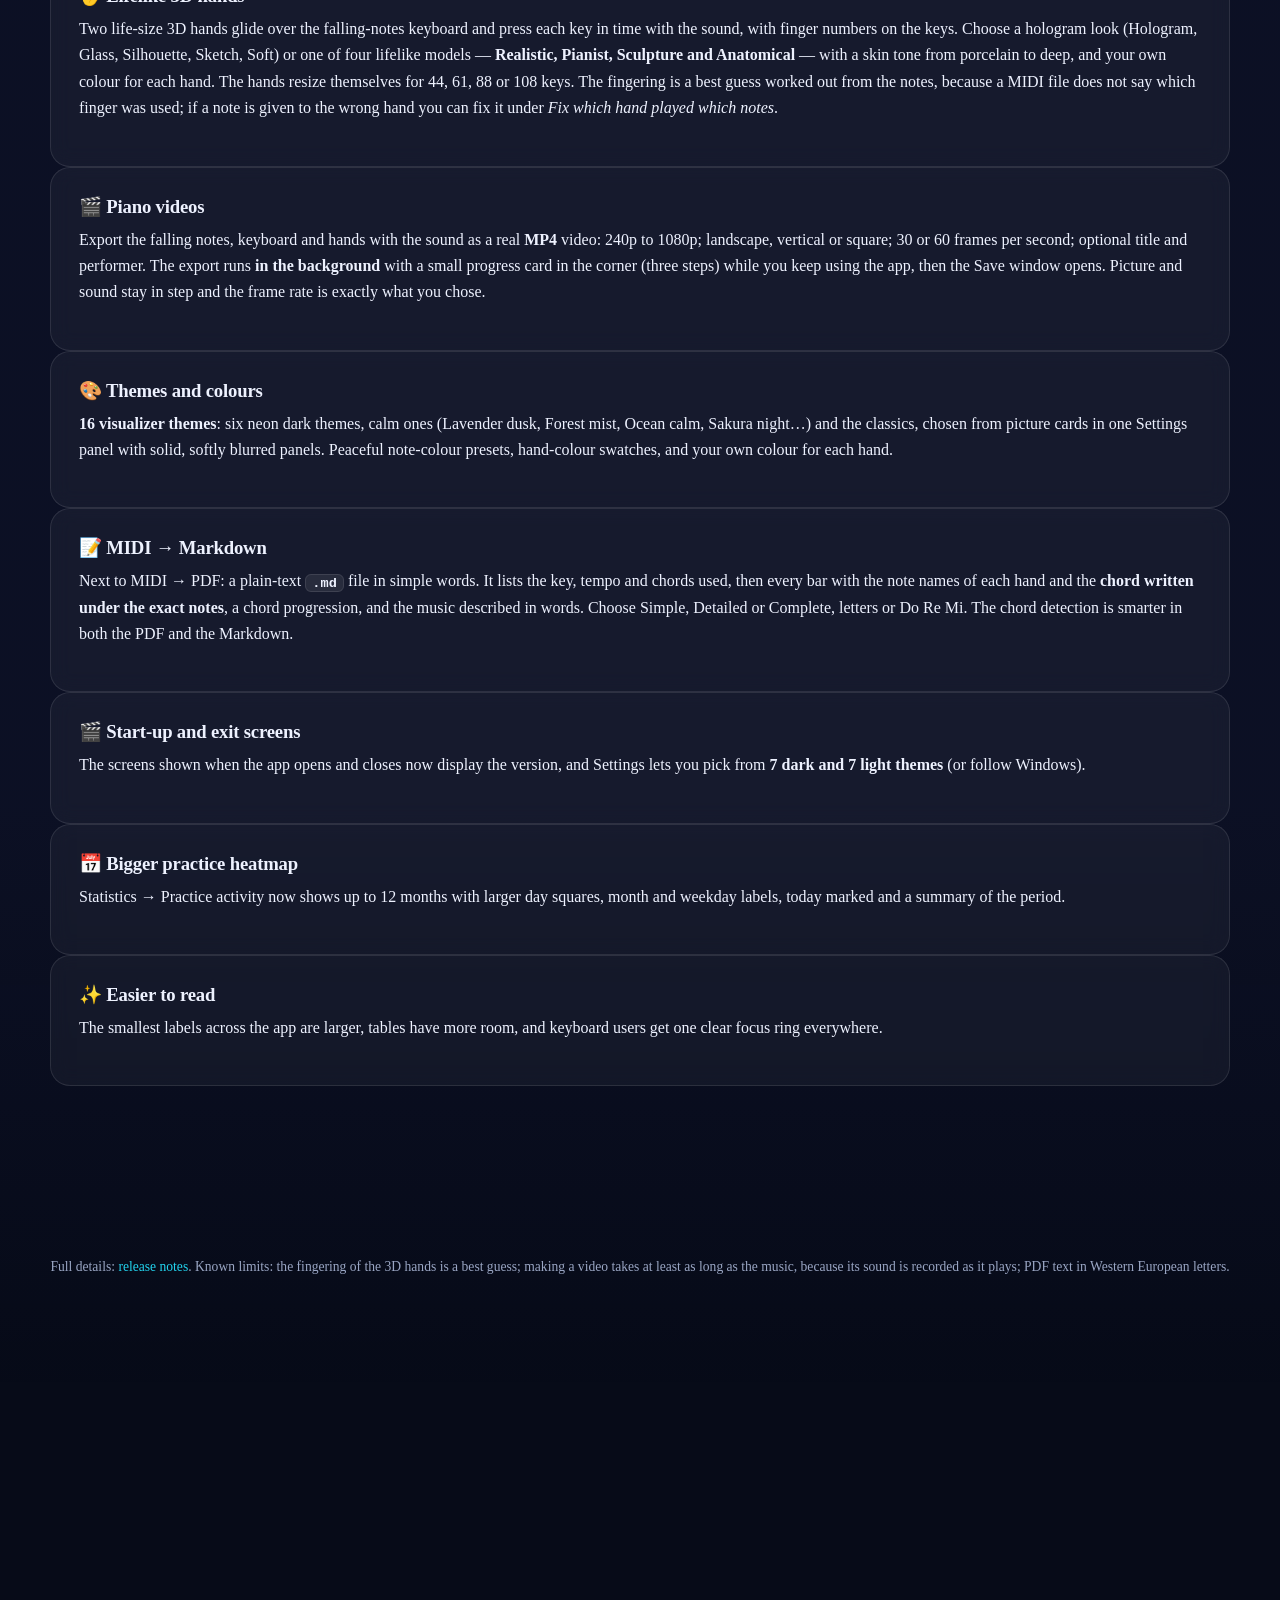
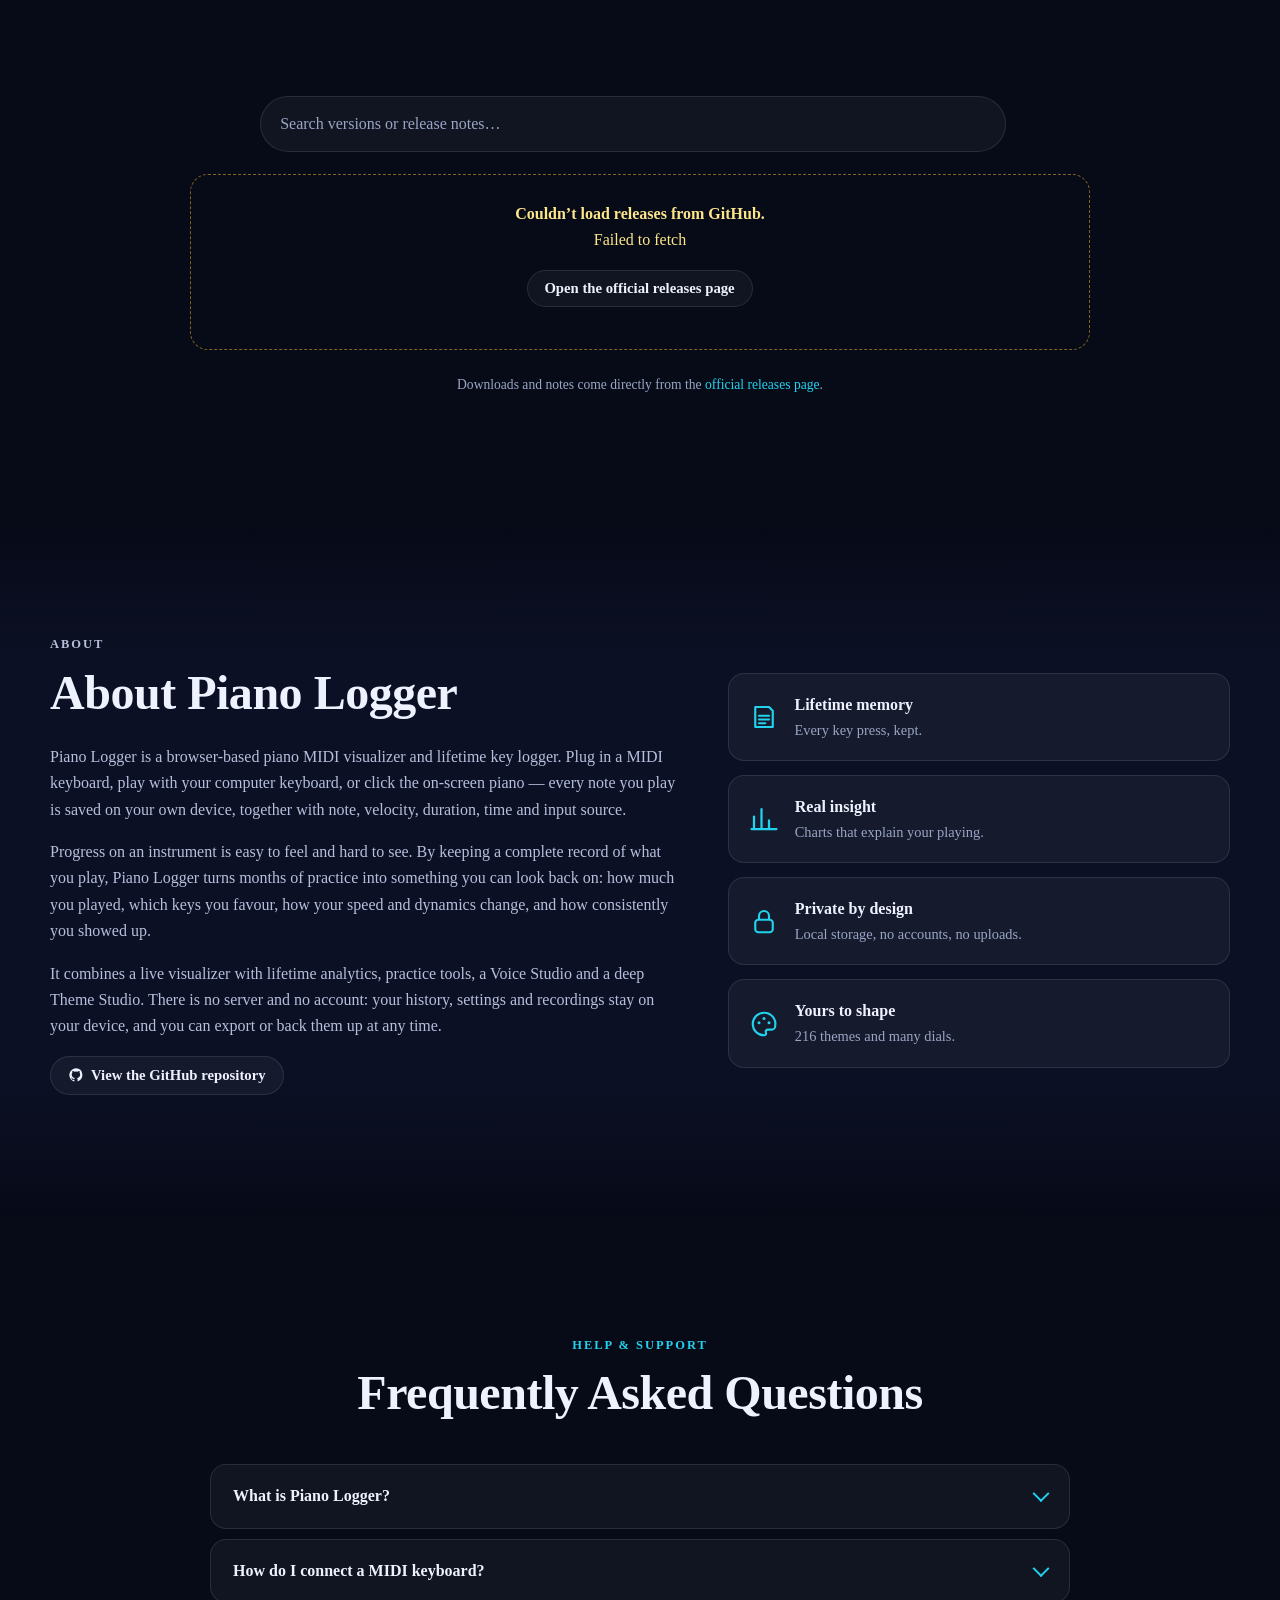
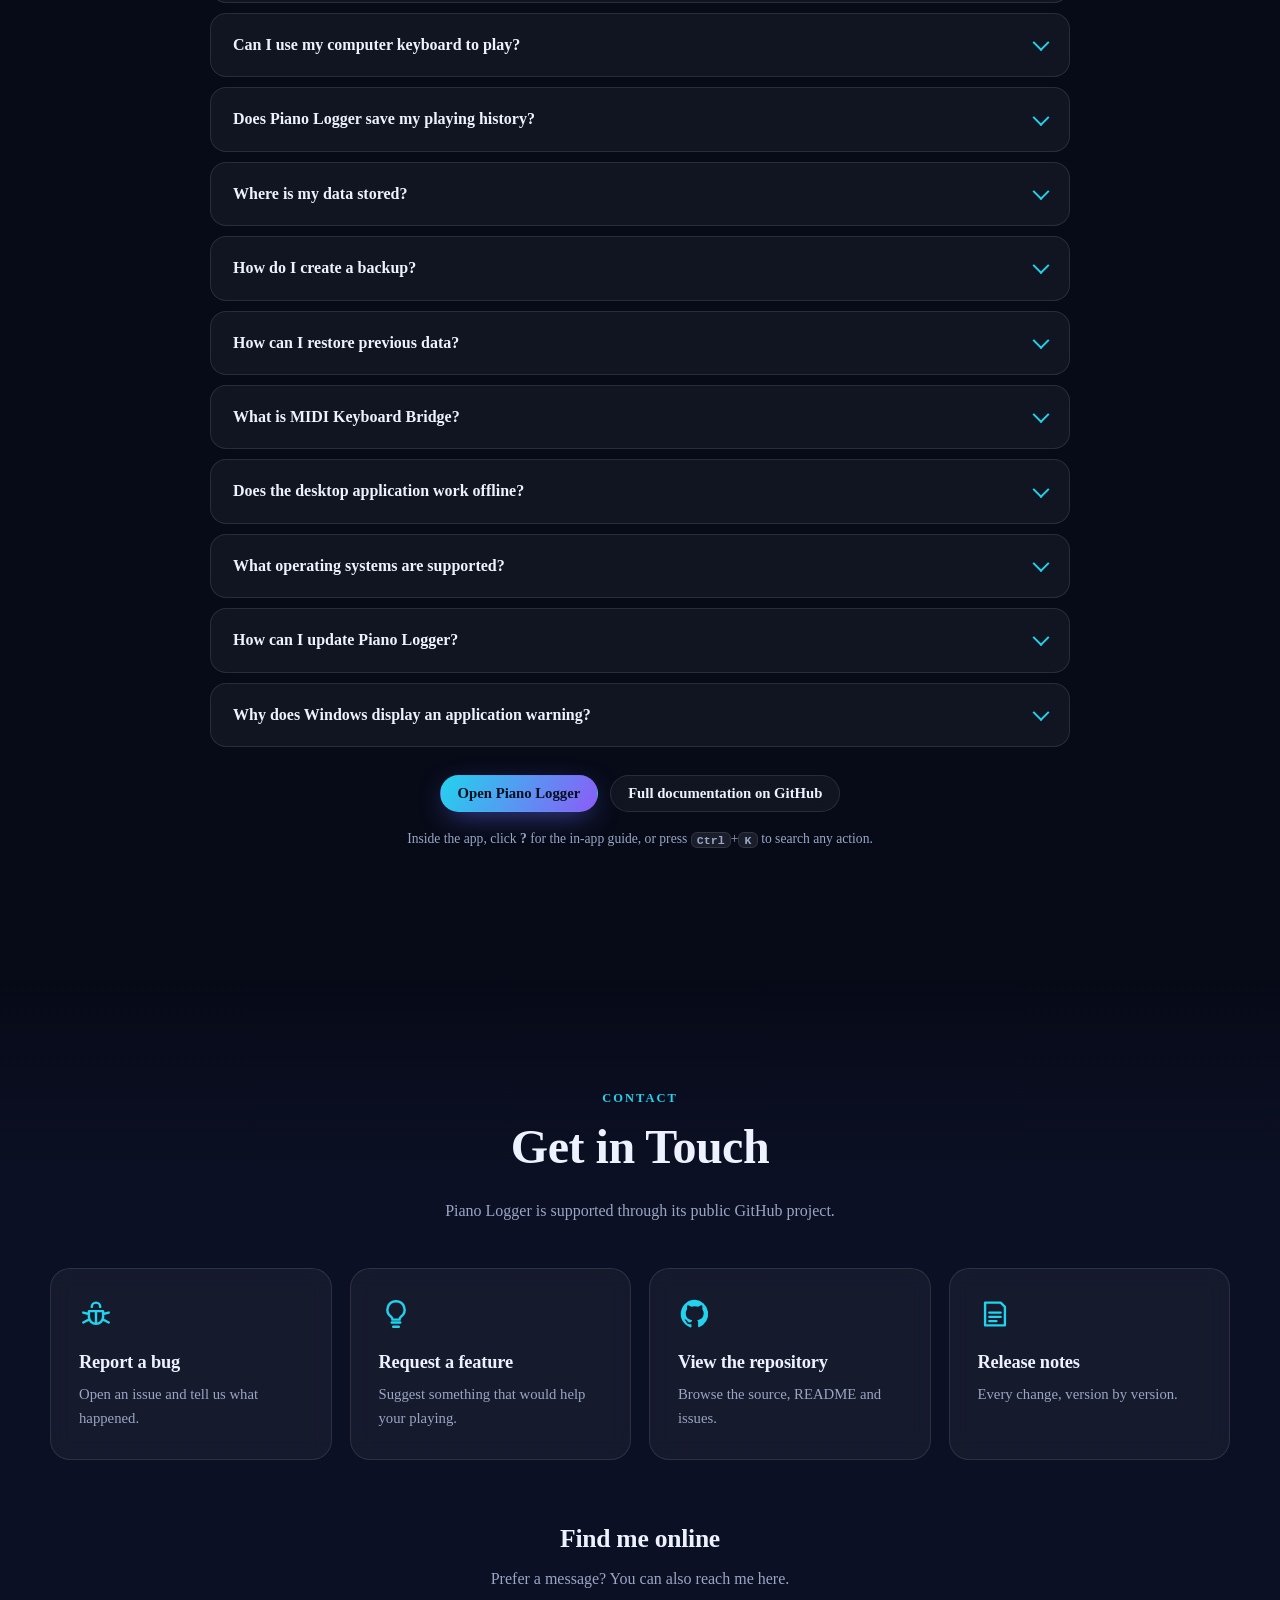
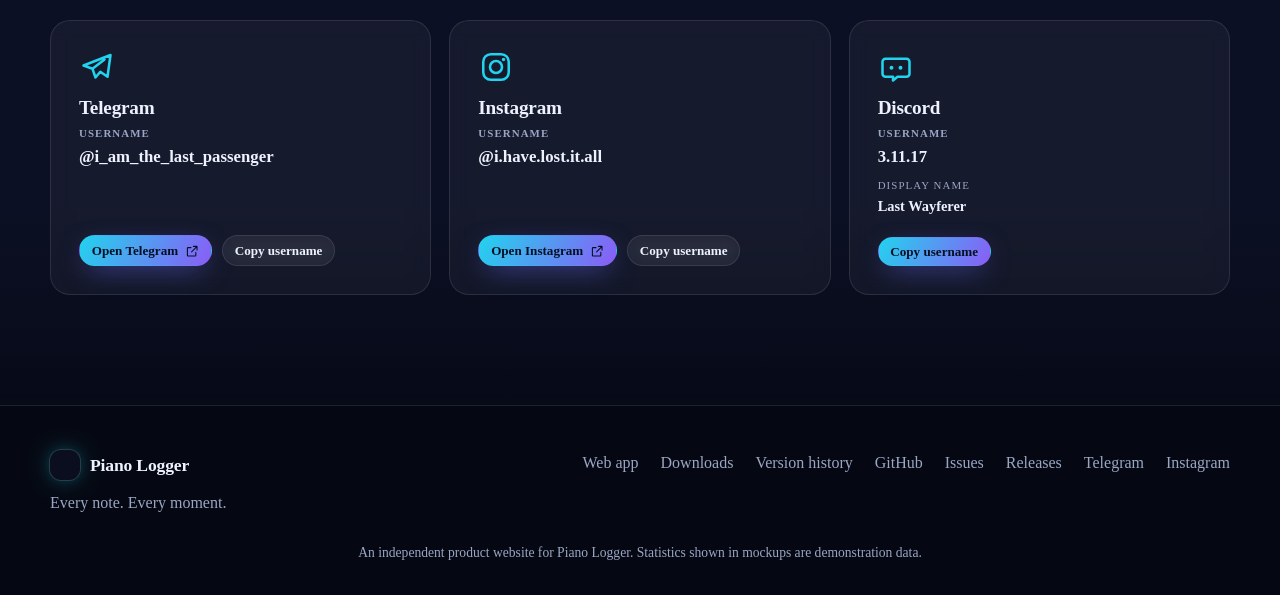
==== commit dd66e5fb: "Website: Piano Logger 9.2.4 notes (MIDI port, lighter, sync fix); README cloud dashboard section Co-" ====
--- a/index.html
+++ b/index.html
@@ -287,8 +287,10 @@
 <!-- WHAT'S NEW 9.1.0 (and 9.0.0) -->
 <section class="sec alt" id="whats-new" data-section>
   <div class="wrap">
-    <header class="sec-head reveal"><p class="kicker">Version 9.2.3 · 24 November 2026</p><h2>What's new in Piano Logger 9.2.3 (and 9.2.1, 9.2.0, 9.1.0)</h2><p>Light and dark sheet music, a new MIDI → Markdown file, lifelike 3D hands that play your music, 16 visualizer themes, exact piano videos made in the background, and start-up and exit screens you can theme.</p></header>
+    <header class="sec-head reveal"><p class="kicker">Version 9.2.4 · 28 November 2026</p><h2>What's new in Piano Logger 9.2.4 (and 9.2.1, 9.2.0, 9.1.0)</h2><p>Piano Logger now uses only the MIDI port you choose and works your computer less. Also here: Cloud sync, sheet music, 3D hands and piano videos from earlier versions.</p></header>
     <div class="grid reveal">
+      <div class="card"><h3>🎹 Only your MIDI port (9.2.4)</h3><p>In the Windows app, choose one MIDI input and only that port is opened, so your other programs can use the rest. Your choice is remembered after a restart.</p><ul class="ticks"><li><strong>Fixed:</strong> repeating “Connected” pop-ups</li><li><strong>All MIDI inputs</strong> still opens every port, and Windows keeps listing all ports in other programs</li></ul></div>
+      <div class="card"><h3>⚡ Lighter on your computer (9.2.4)</h3><p><strong>Lite effects</strong> now removes all blur and moving decorations. Decorations also pause while another window is in front, and the app redraws less when you are not playing.</p><ul class="ticks"><li><strong>Fixed:</strong> Cloud sync “Sync failed, will retry”</li><li>Sung notes, Sheet Music, saved takes, voice recordings, personal notes, profile picture, quests and gestures are not synced yet</li></ul></div>
       <div class="card"><h3>🔐 Two-step sign-in (9.2.1)</h3><p>If your Cloud sync account uses an authenticator app, Piano Logger and the Piano Logger Cloud page ask for its 6-digit code after you sign in, and before a new password can be chosen. Nothing is shown or uploaded until you type it.</p></div>
       <div class="card"><h3>☁ Cloud sync and your phone (9.2.0)</h3><p>Optional. Sign in from the app's left menu and your totals for each day and your practice sessions are saved online. Then open <a href="dashboard/"><strong>Piano Logger Cloud</strong></a> on your phone to see your total time, today, this week, streaks and a practice calendar. Playing is never slowed down, nothing is sent unless you sign in, and everything still works offline.</p><ul class="ticks"><li><strong>Honest status:</strong> “Synced” only after the copy online was read back and matched</li><li><strong>New or reinstalled computer:</strong> Restore from the cloud (with the optional “Every key press” setting)</li><li><strong>You stay in control:</strong> nothing is deleted online by itself; delete your cloud data or account any time</li><li>Needs the Windows app 9.2.0</li></ul><p><a class="btn btn-primary btn-sm" href="dashboard/">Open Piano Logger Cloud</a></p></div>
       <div class="card"><h3>🌗 Light or Dark sheet music</h3><ul class="ticks"><li>Pick <strong>Light</strong> (white paper) or <strong>Dark</strong> (charcoal paper, light notes); the PDF you save uses exactly that look</li><li>Cleaner rests, and chord names that never touch the notes</li><li>Silent opening bars written as one bar with a count; no bar is removed</li><li>Pages filled evenly, so a score no longer ends on a nearly empty page</li></ul></div>
